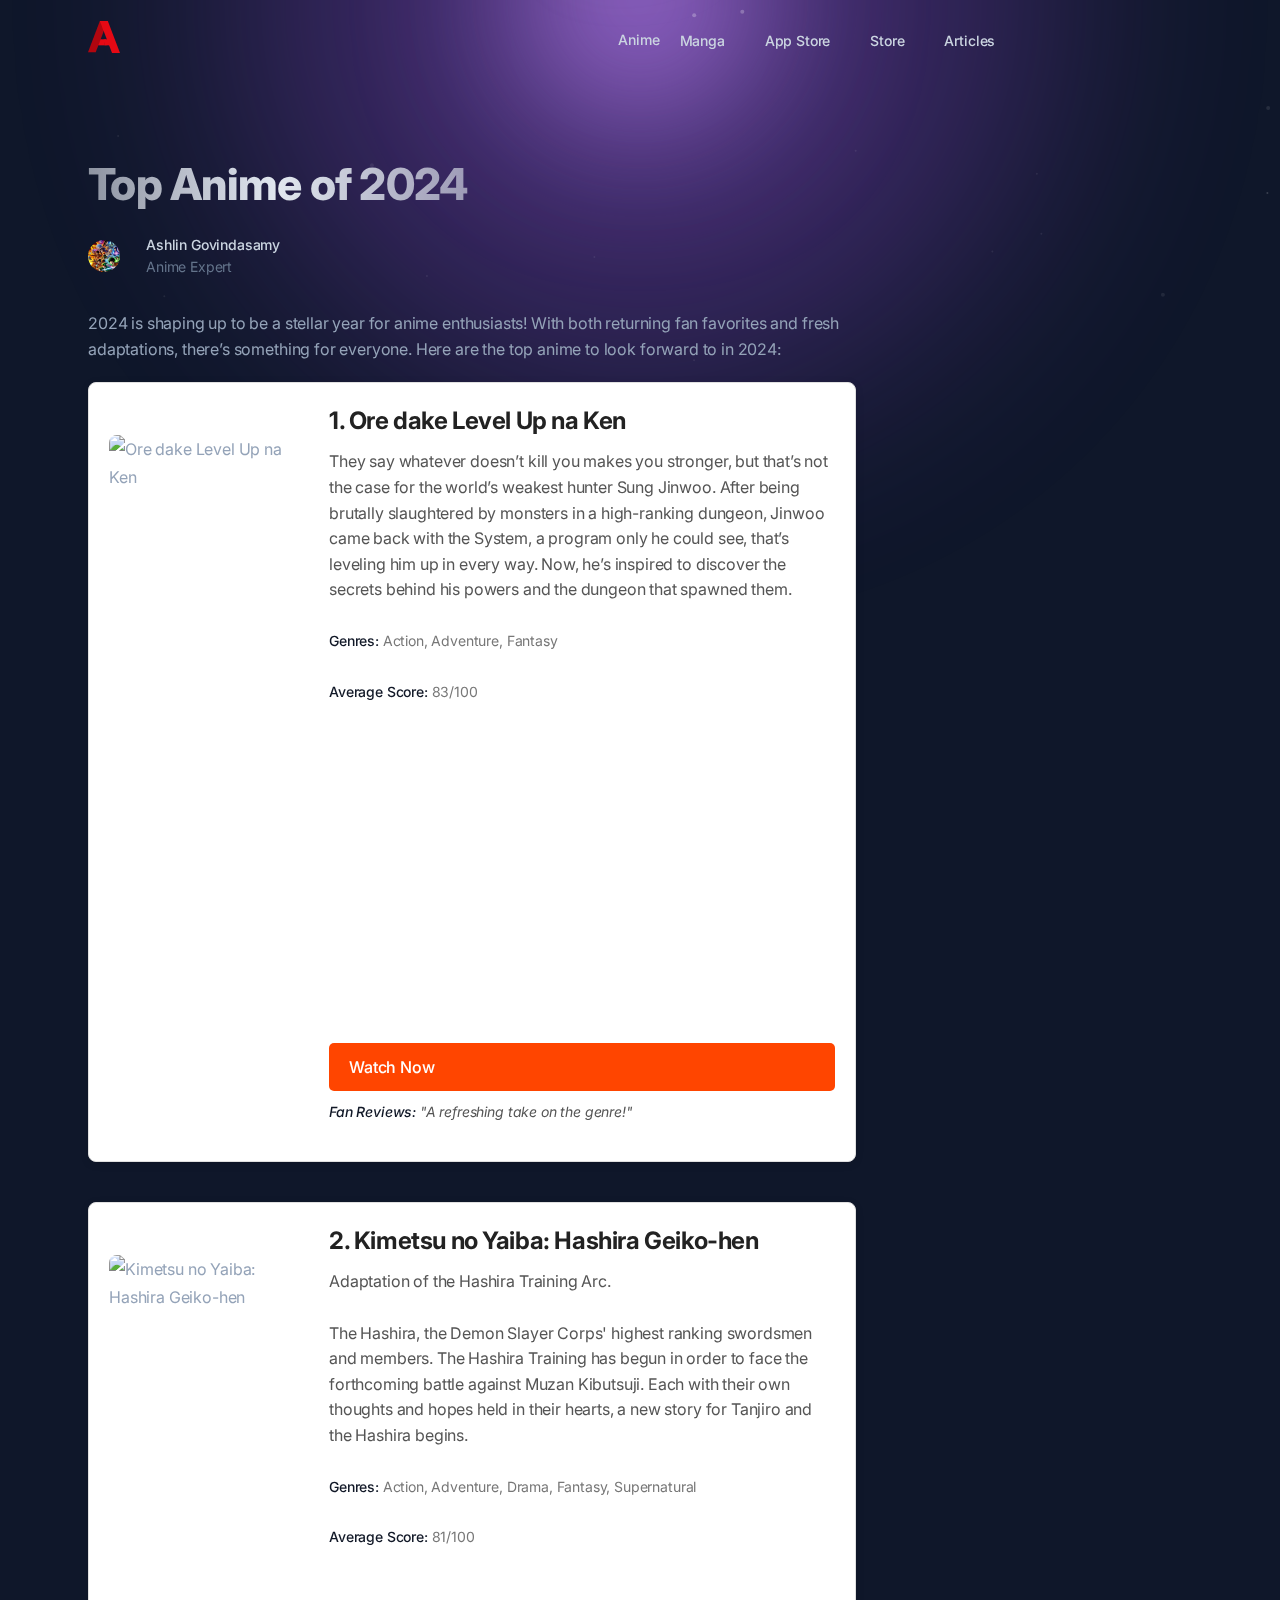
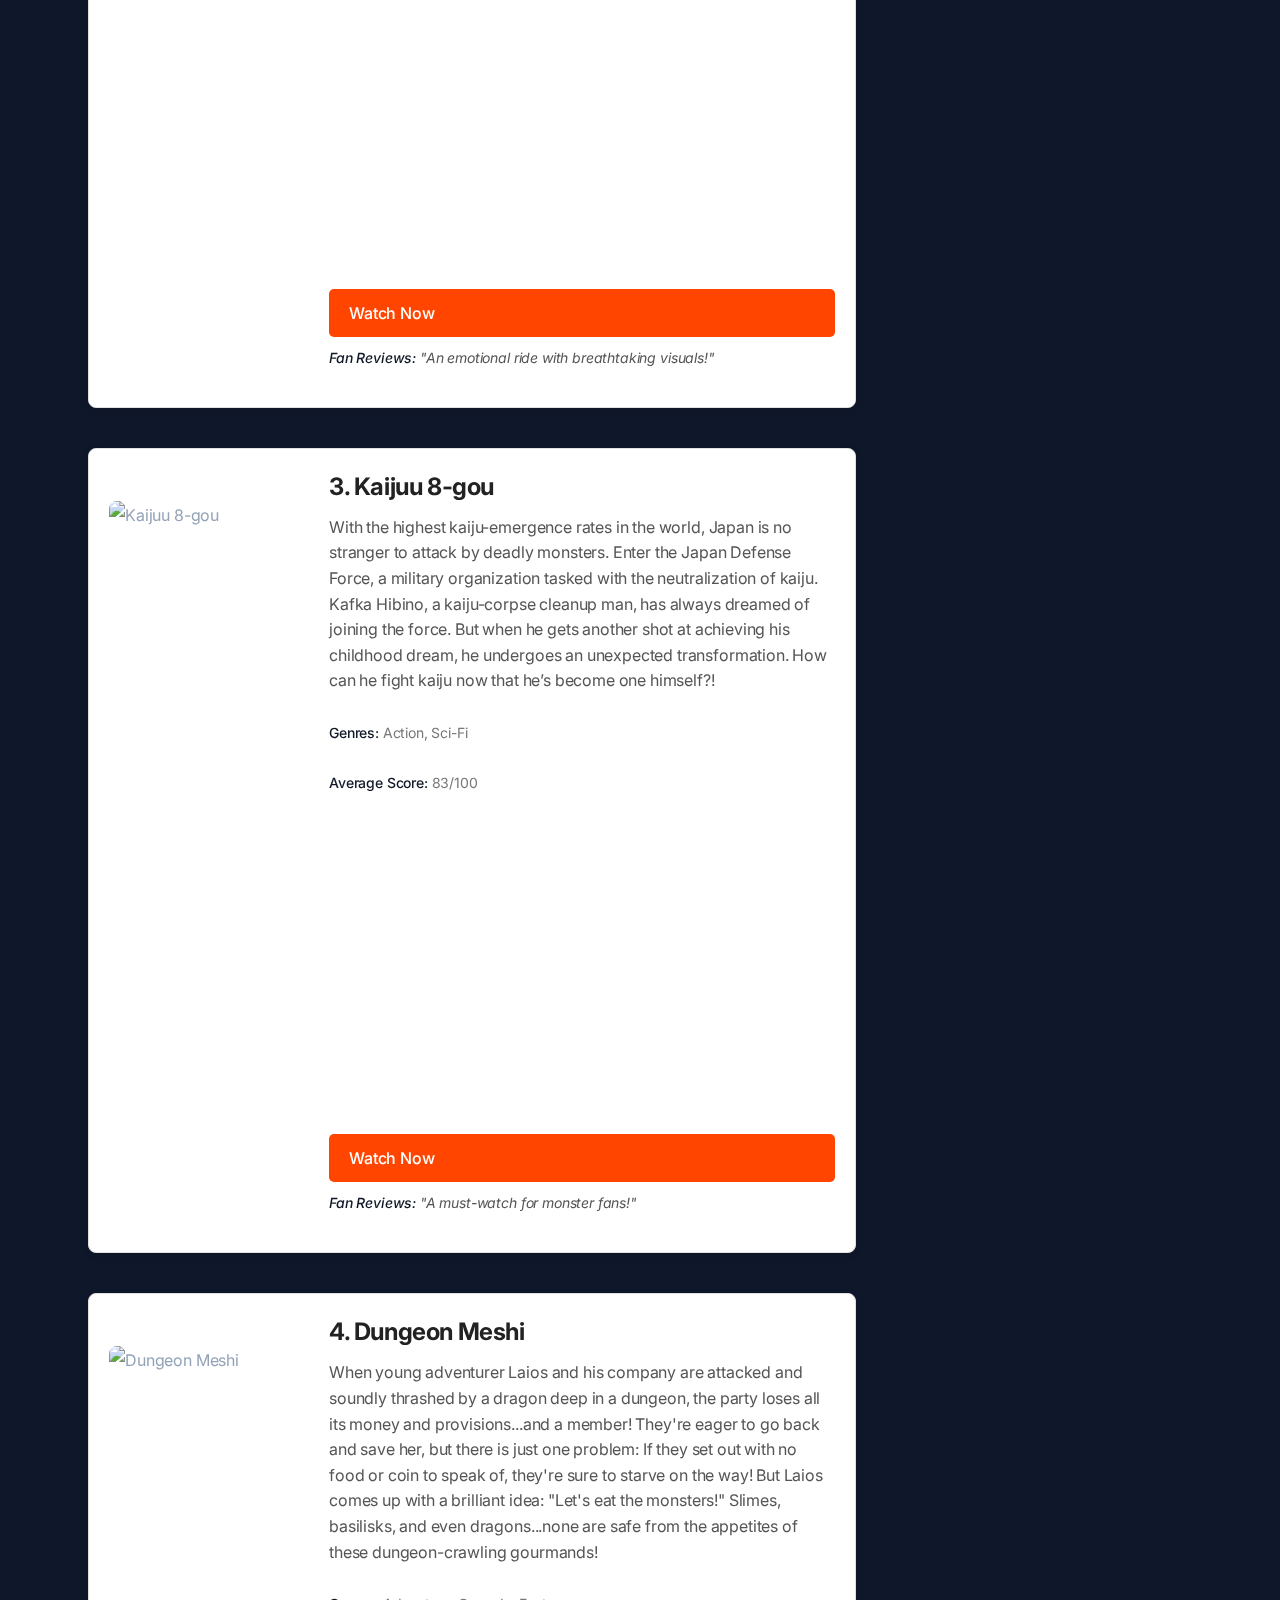
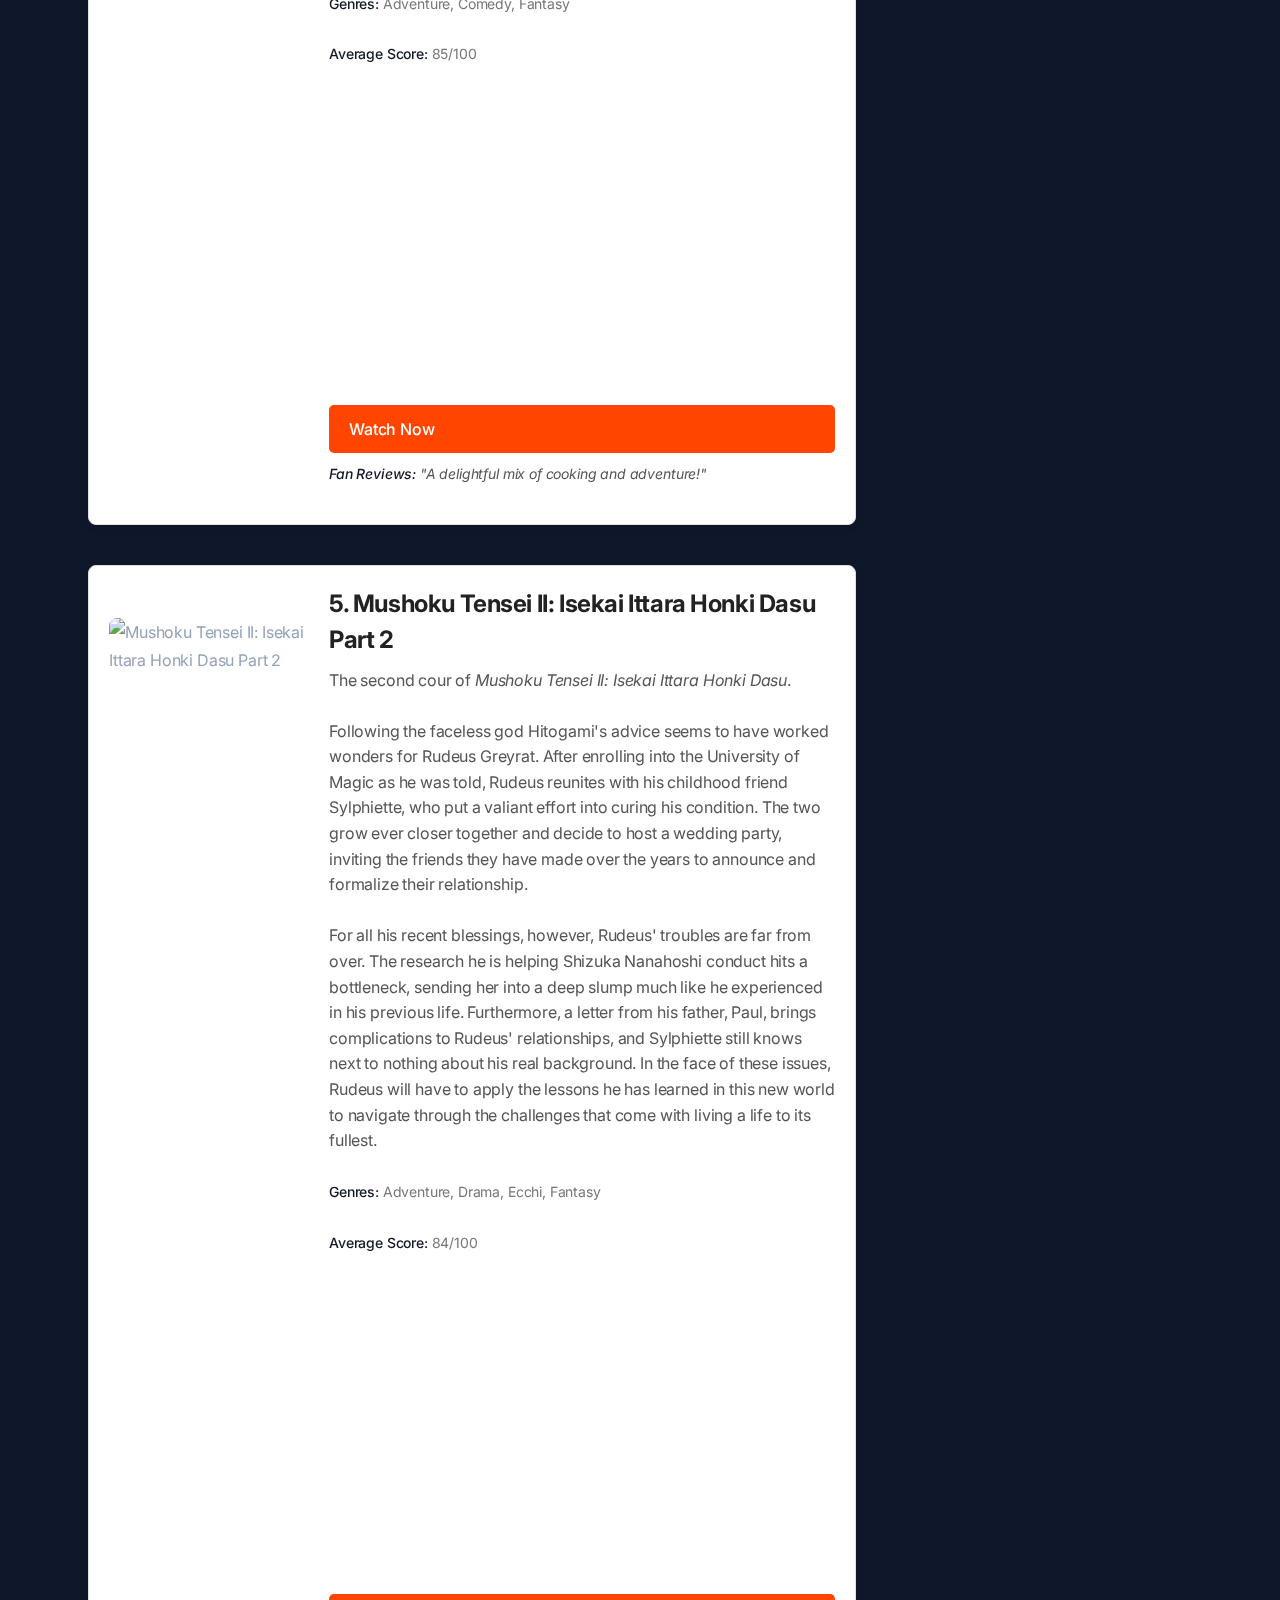
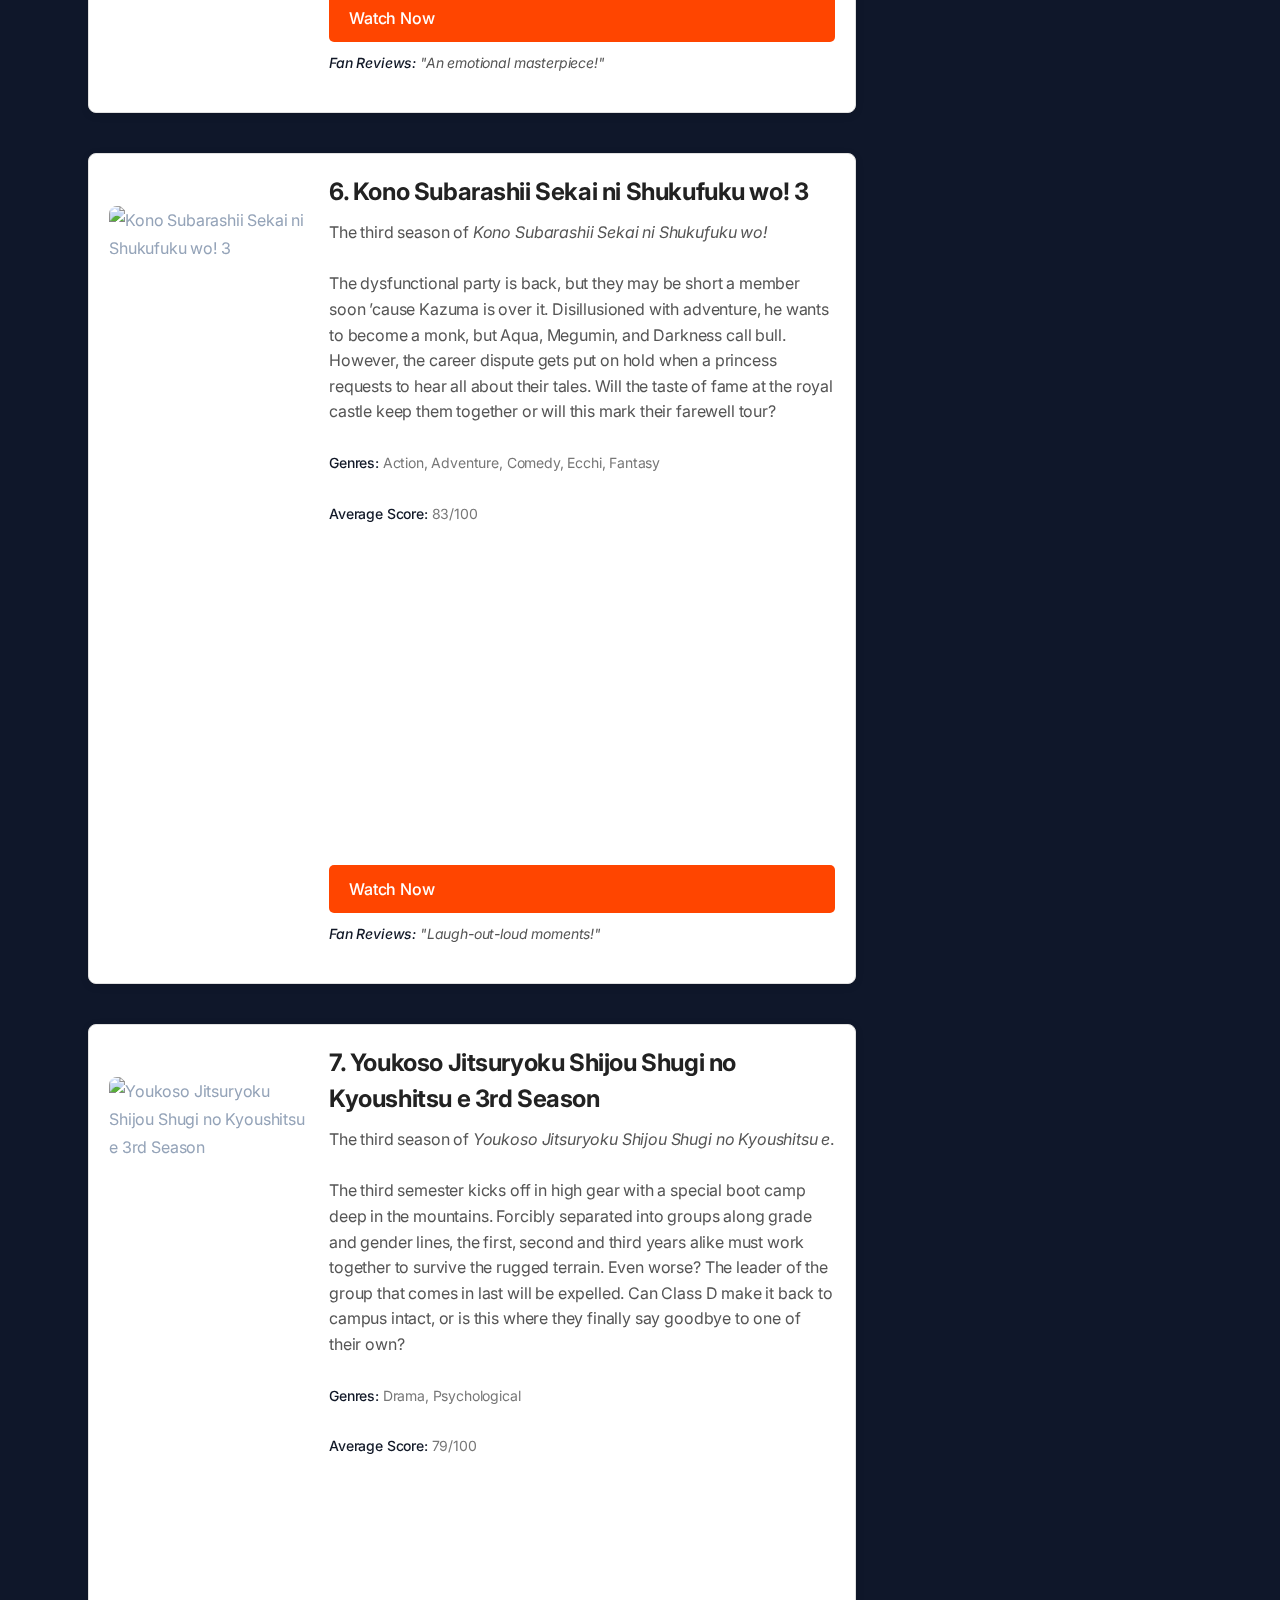
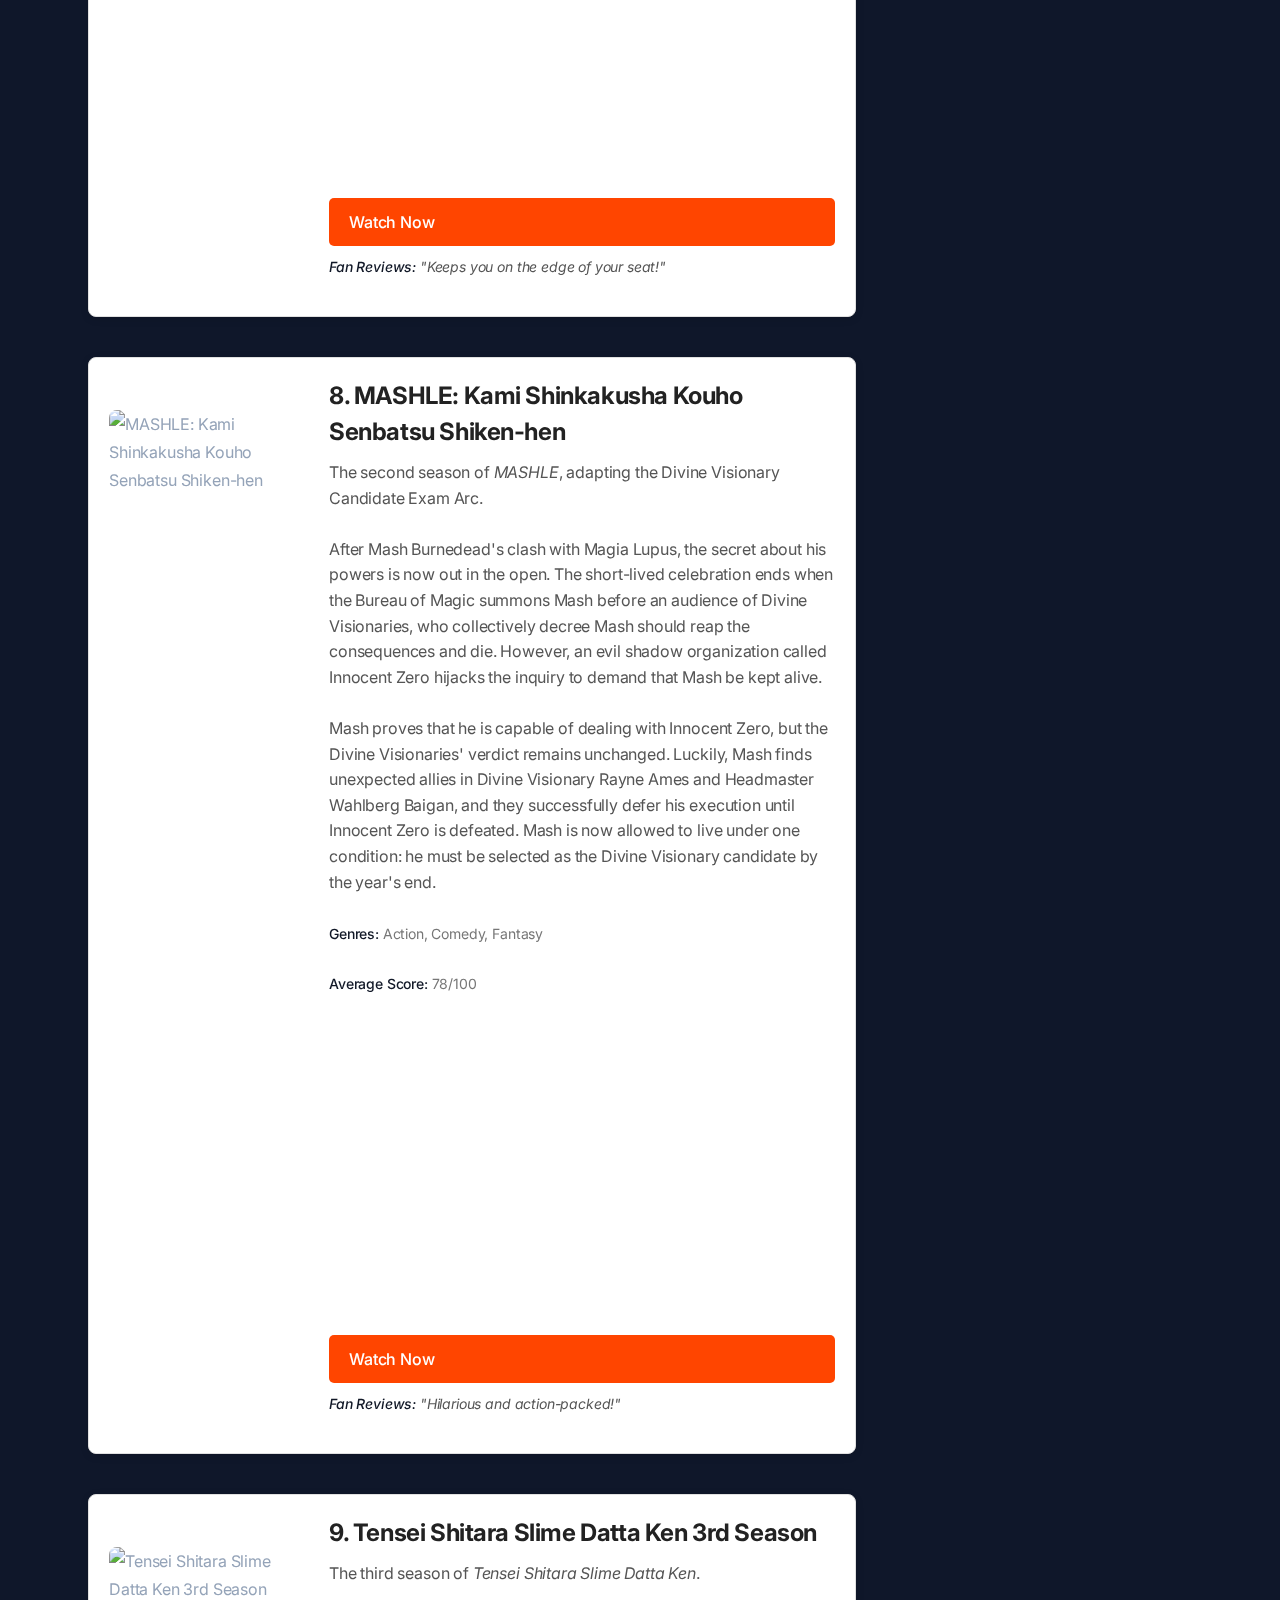
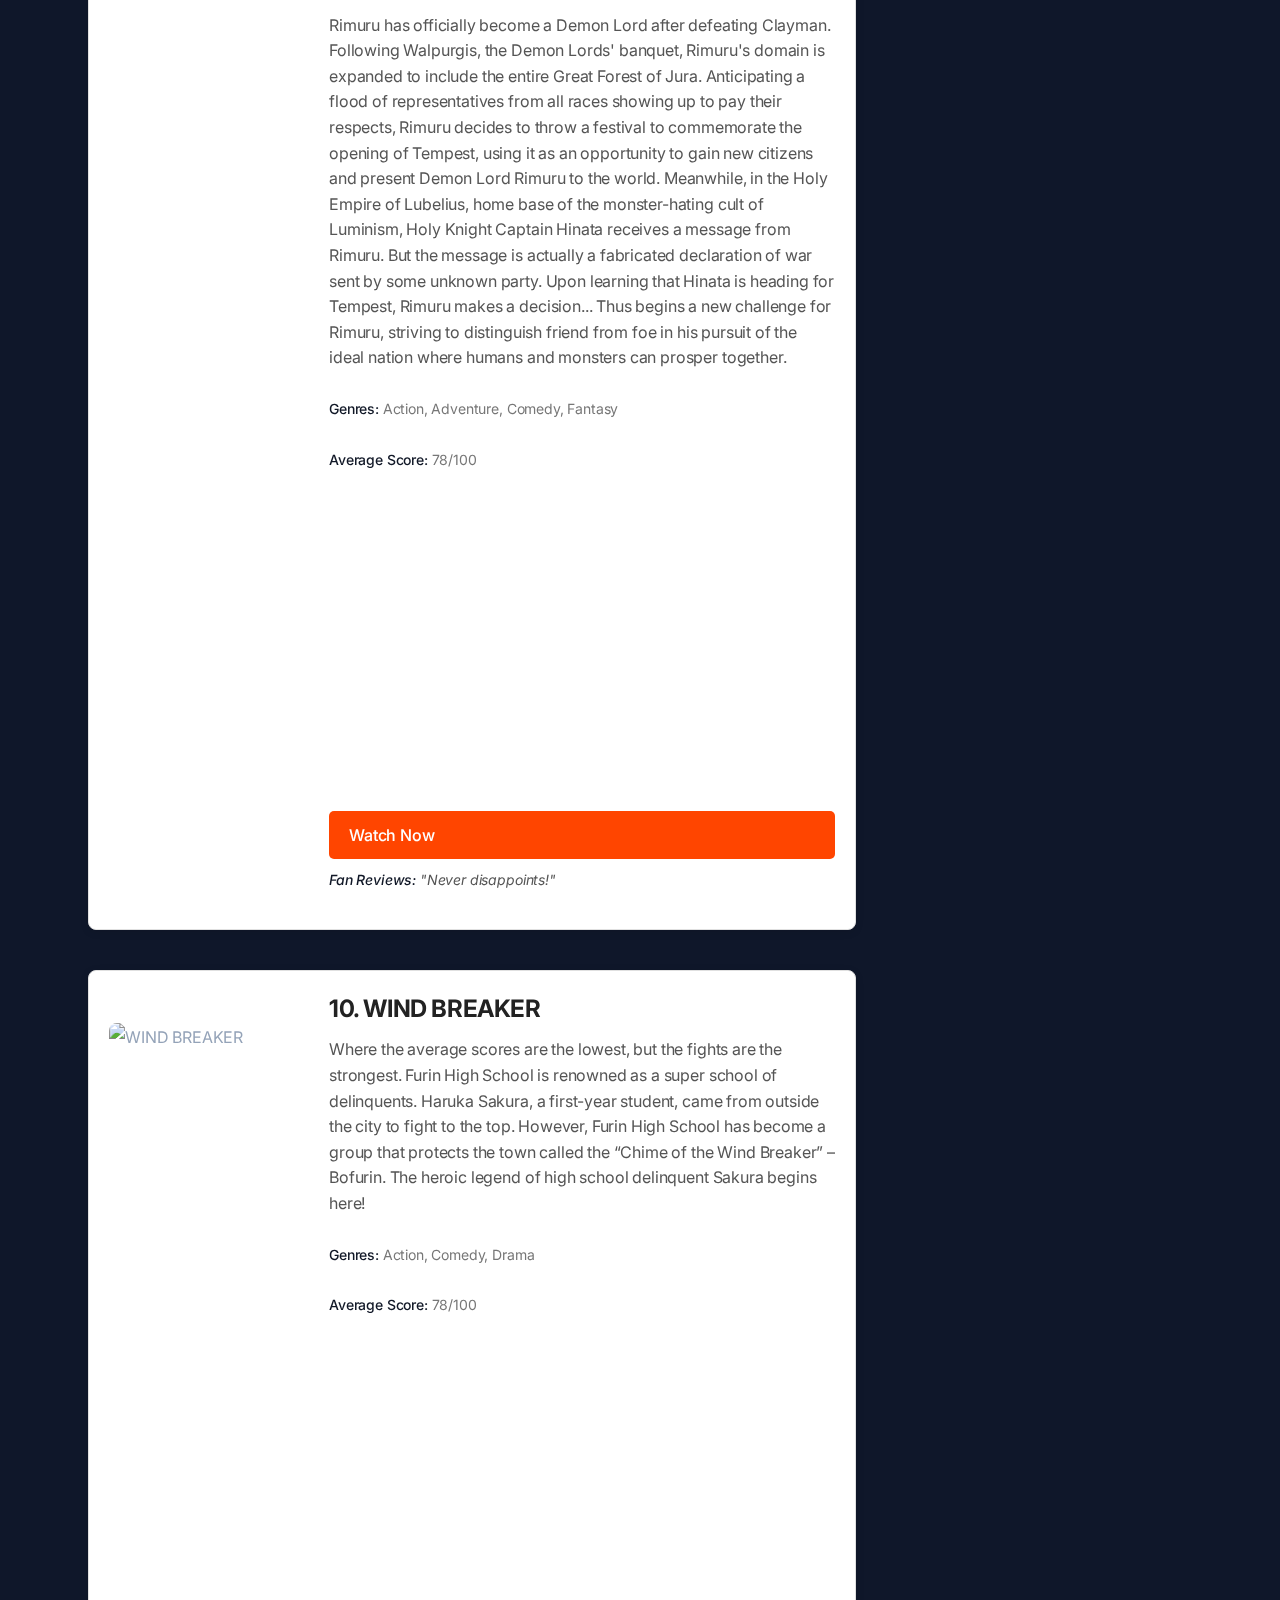
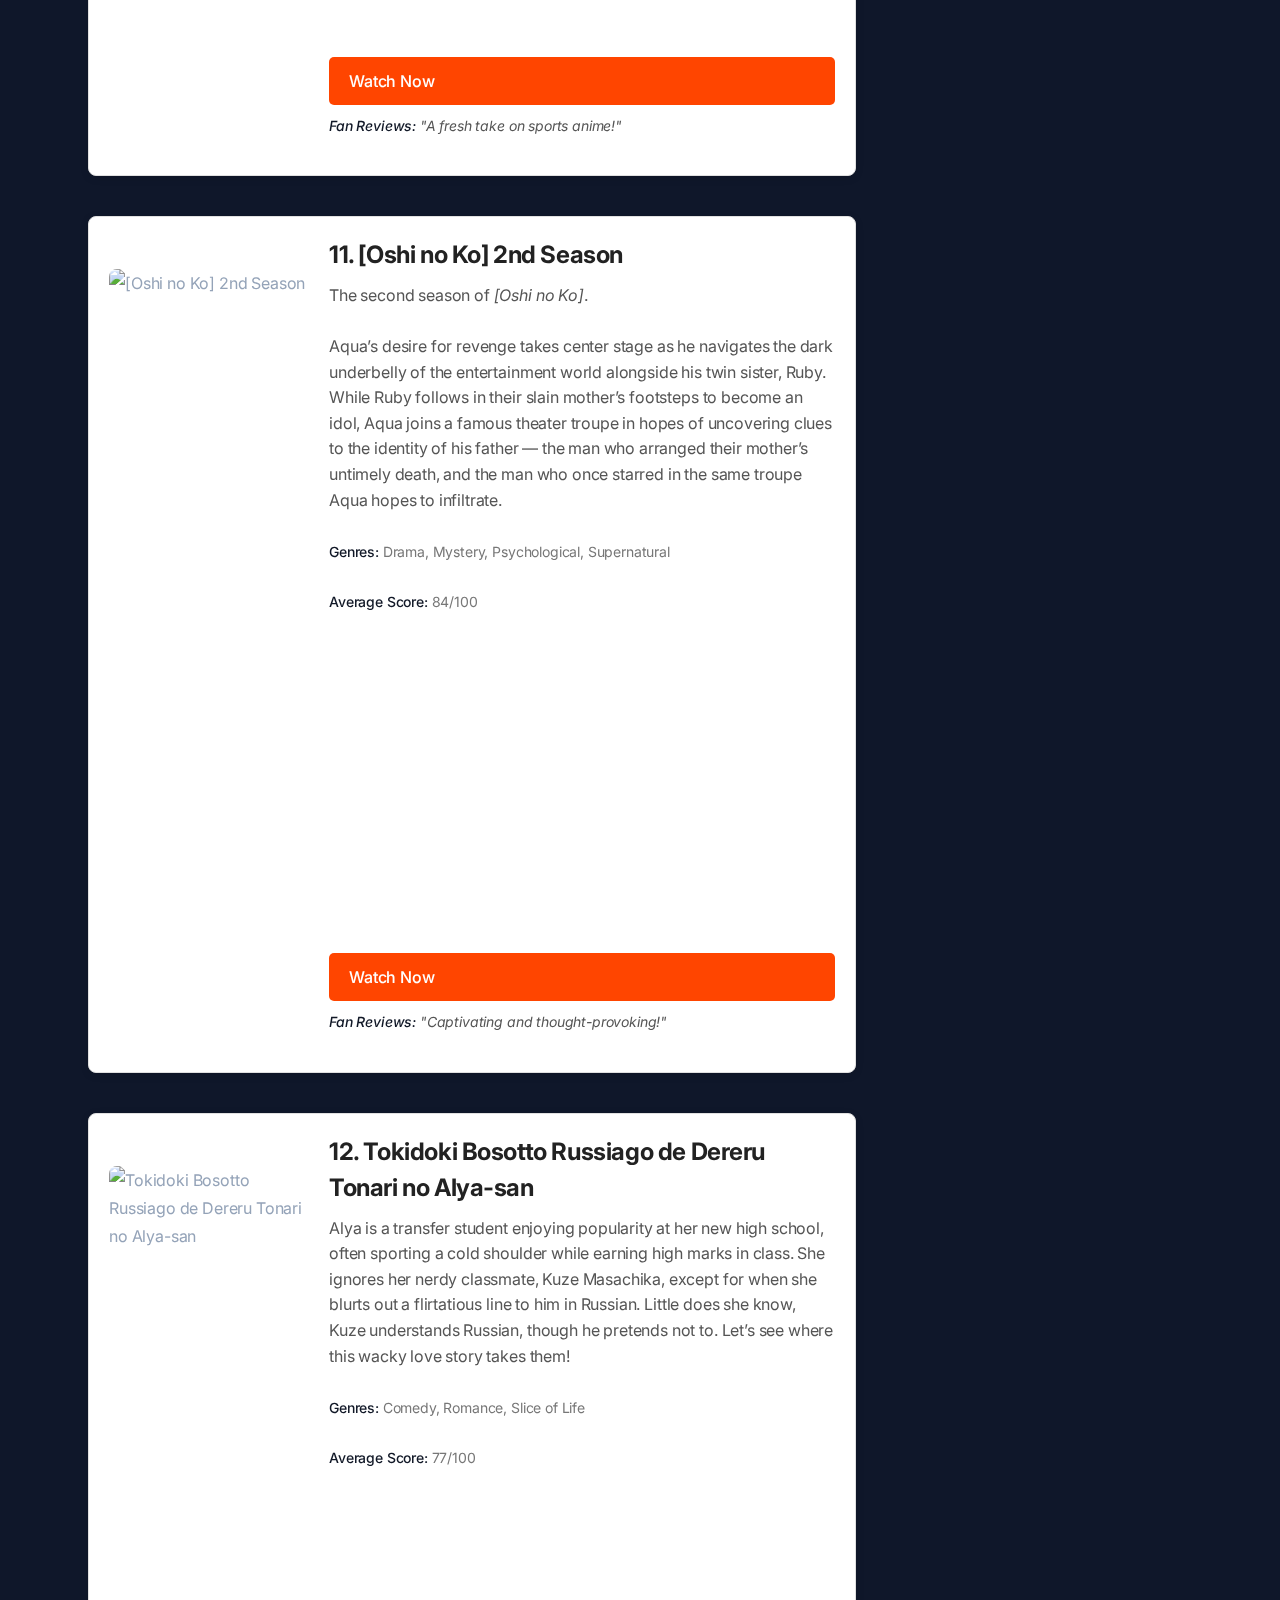
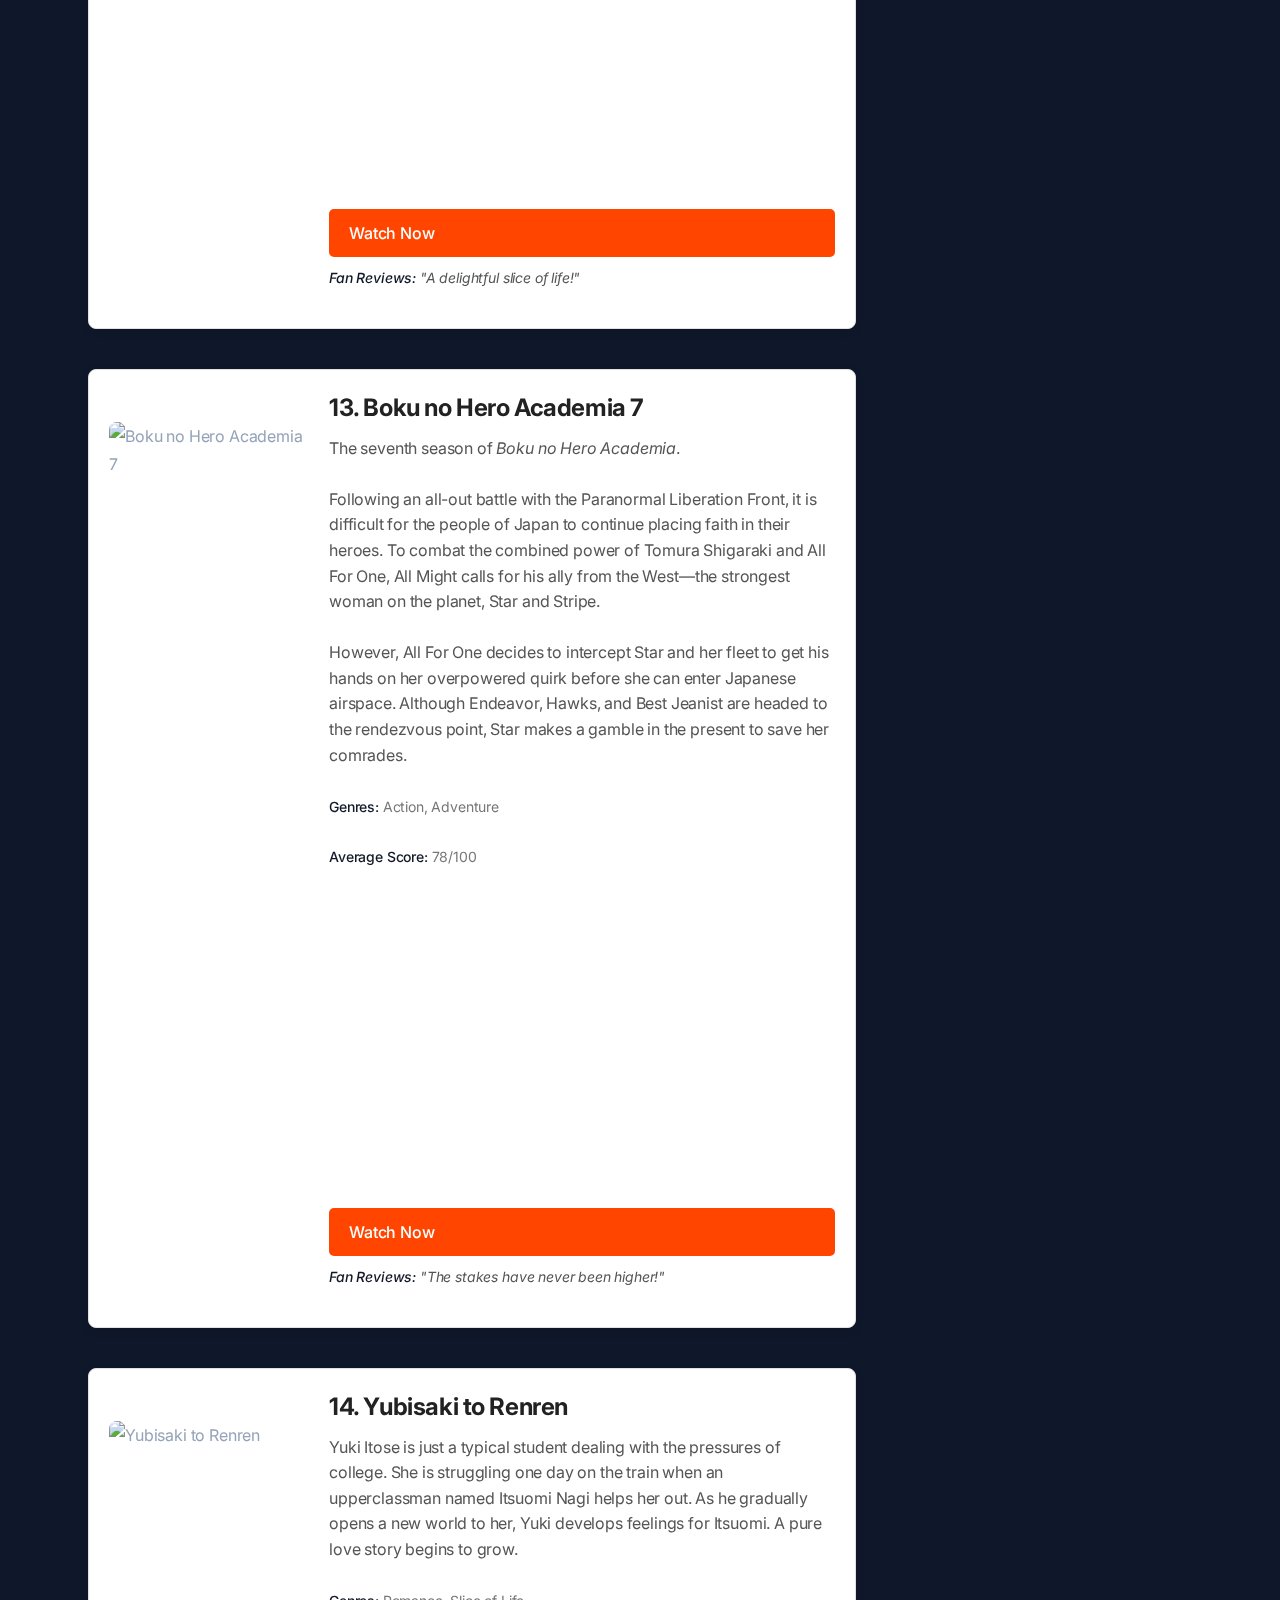
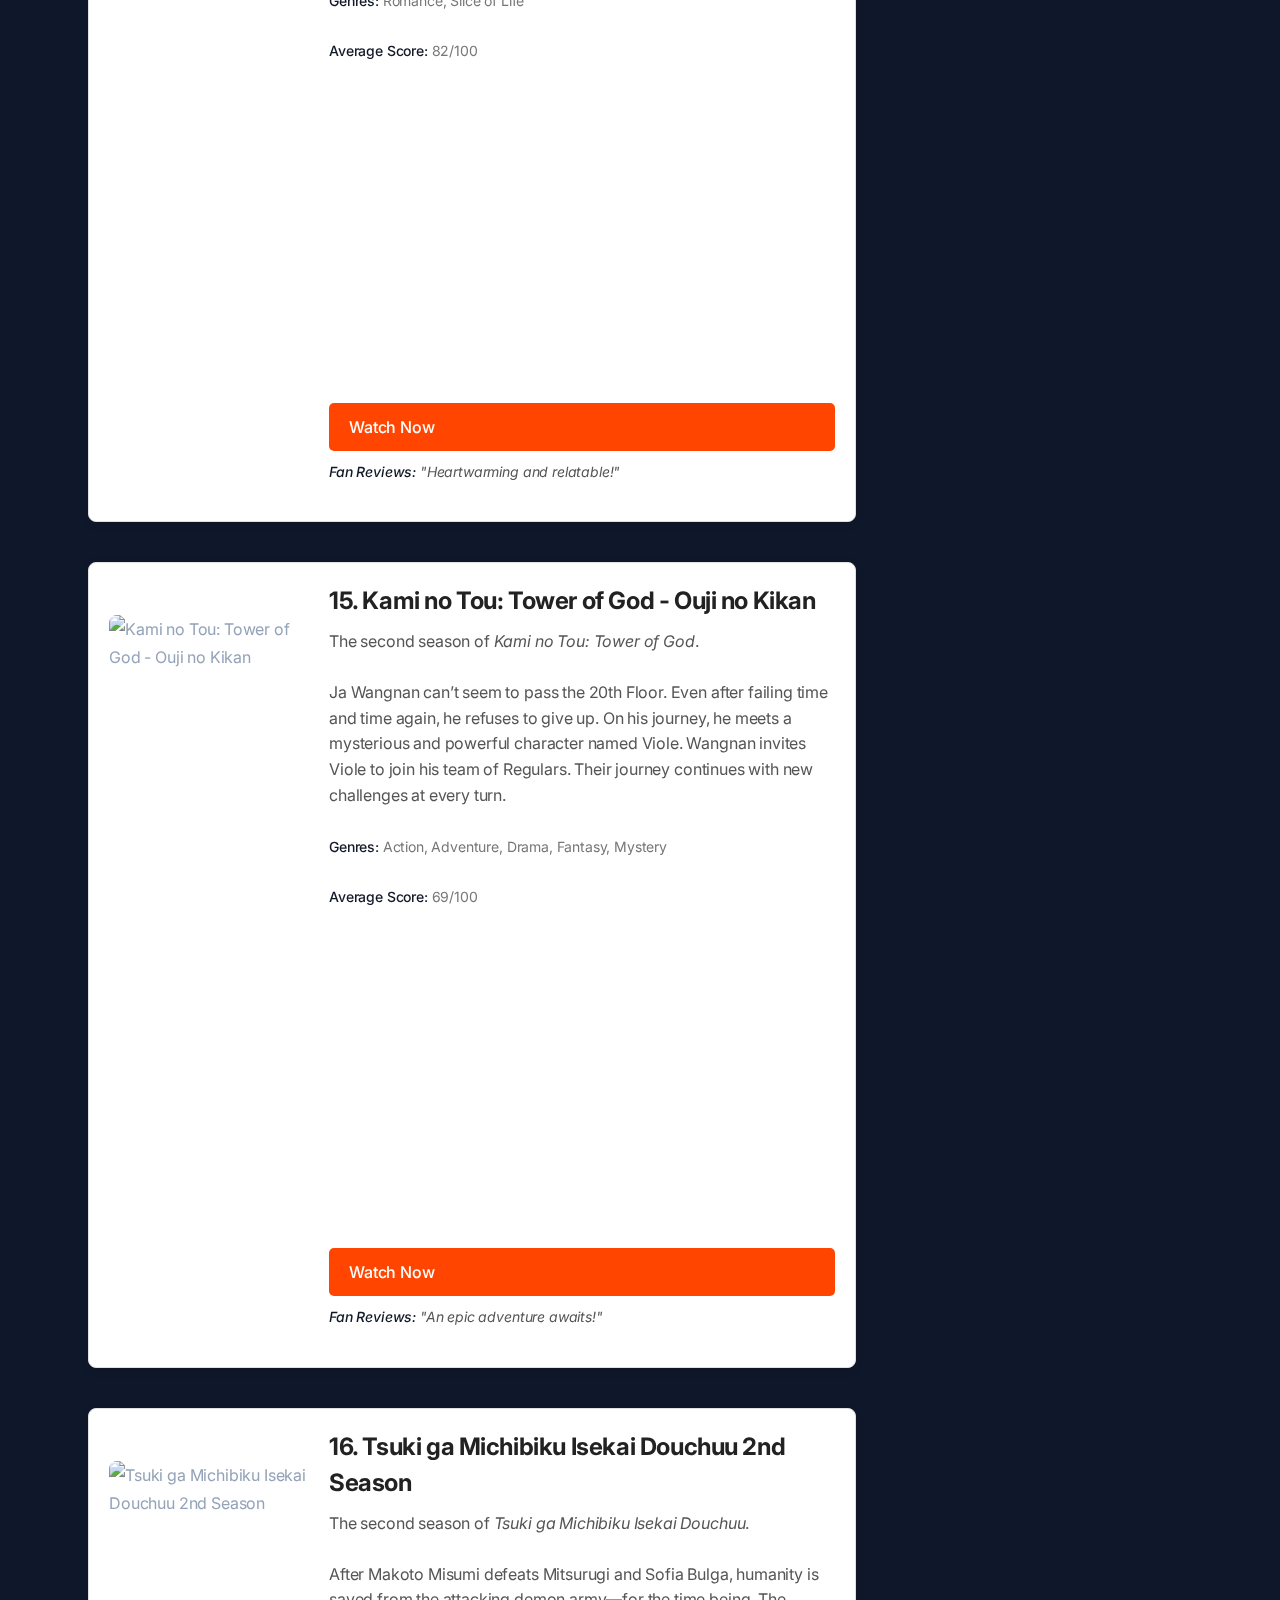
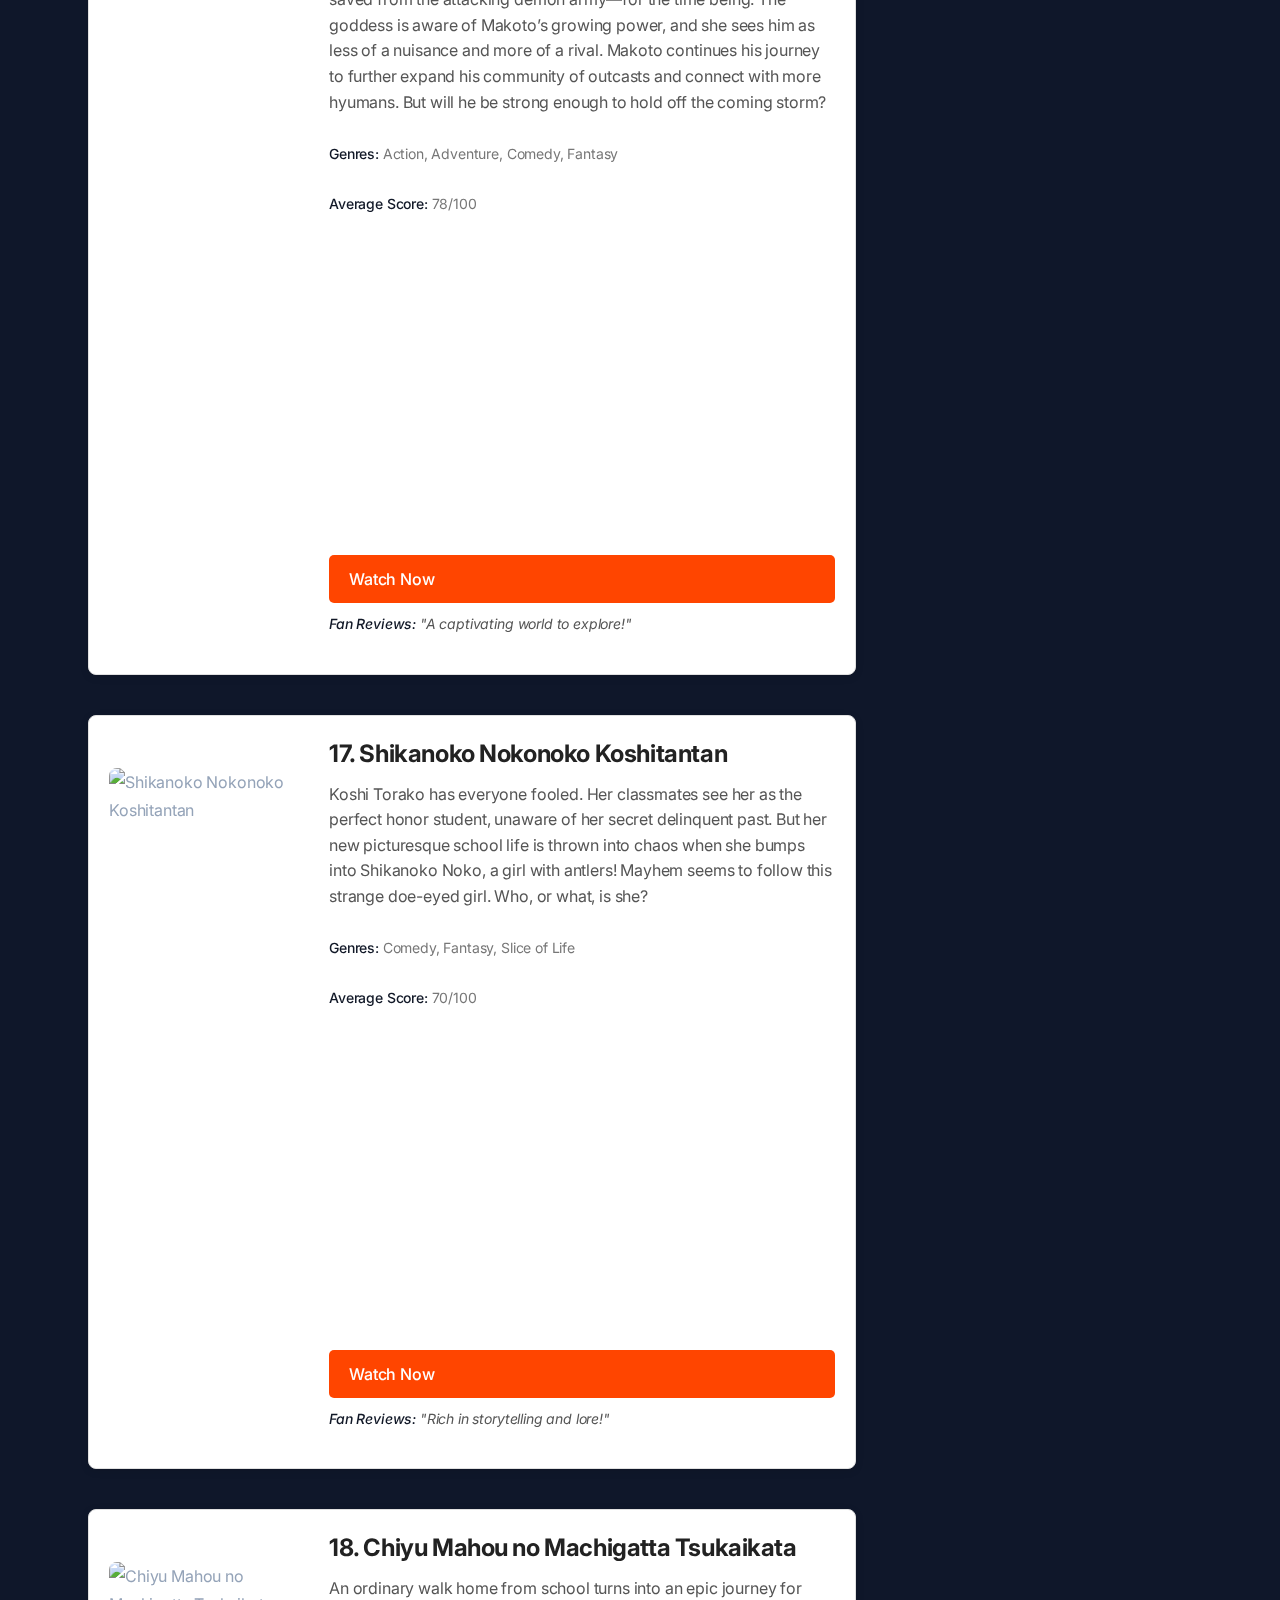
==== 2024topanime.html @ 1f70b3da "Added Content" ====
<!DOCTYPE html>
<html lang="en" class="cmmz3">

<head>
    <meta name="viewport" content="width=device-width">
    <meta charset="utf-8">
    <title>AnimeFlix | Top 2024 Anime</title>
    <meta name="robots" content="index,follow">
    <meta name="description"
        content="AnimeFlix brings you the top anime of 2024, from Ore dake Level Up na Ken to Tsue to Tsurugi no Wistoria. Get ready for a year full of exciting anime releases!">
    <meta property="og:title" content="Top 2024 Anime">
    <meta property="og:description"
        content="Discover the best anime of 2024, including fan favorites and highly anticipated new releases.">
    <meta property="og:image" content="./bestanime.webp">
    <meta property="og:image:alt" content="AnimeFlix">
    <meta property="og:image:width" content="800">
    <meta property="og:image:height" content="600">
    <meta property="og:site_name" content="AnimeFlix">

    <link rel="icon" type="image/x-icon" href="./favicon.ico">

    <!-- Preload and Defer Stylesheets -->
    <link rel="preload" href="./static/aos.css" as="style">
    <link rel="preload" href="./static/swiper-bundle.min.css" as="style">
    <link rel="preload" href="./static/style.css" as="style">

    <link href="./static/aos.css" rel="stylesheet">
    <link rel="stylesheet" href="./static/swiper-bundle.min.css">
    <link href="./static/style.css" rel="stylesheet">
    <link rel="stylesheet" href="https://fonts.googleapis.com/css2?family=Inter:wght@400;500;700;800&display=swap">

    <script src="./static/alpinejs.min.js" defer=""></script>
    <script src="./static/main.js" defer=""></script>

    <style>
        /* Anime Card Styling */
        .anime-card {
            display: flex;
            flex-direction: column;
            margin-bottom: 40px;
            padding: 20px;
            border: 1px solid #e0e0e0;
            border-radius: 8px;
            background-color: #ffffff;
            box-shadow: 0 2px 8px rgba(0, 0, 0, 0.1);
        }

        .anime-cover {
            width: 100%;
            max-width: 200px;
            height: auto;
            border-radius: 8px;
            margin-bottom: 20px;
            object-fit: cover;
        }

        .anime-details {
            display: flex;
            flex-direction: column;
        }

        .anime-title {
            font-size: 24px;
            margin: 0 0 10px 0;
            color: #222222;
        }

        .anime-description {
            font-size: 16px;
            color: #555555;
            margin-bottom: 10px;
            line-height: 1.6;
        }

        .anime-genres,
        .anime-score {
            font-size: 14px;
            color: #777777;
            margin-bottom: 10px;
        }

        .anime-trailer {
            position: relative;
            padding-bottom: 56.25%;
            /* 16:9 aspect ratio */
            padding-top: 25px;
            height: 0;
            margin-bottom: 10px;
        }

        .anime-trailer iframe {
            position: absolute;
            top: 0;
            left: 0;
            width: 100%;
            height: 100%;
            border: none;
            border-radius: 8px;
        }

        .anime-fan-reviews {
            font-size: 14px;
            color: #555555;
            margin-top: 10px;
            font-style: italic;
        }

        /* Watch Now Button Styling */
        .watch-now {
            display: inline-block;
            padding: 10px 20px;
            background-color: #ff4500;
            color: #ffffff;
            text-decoration: none;
            border-radius: 5px;
            margin-top: 10px;
            transition: background-color 0.3s ease;
            font-weight: 500;
        }

        .watch-now:hover {
            background-color: #ff6347;
        }

        /* Responsive Design */
        @media (min-width: 1024px) {
            .anime-card {
                flex-direction: row;
            }

            .anime-cover {
                margin-right: 20px;
                margin-bottom: 0;
                flex-shrink: 0;
                height: 100%;
            }

            .anime-details {
                flex: 1;
            }

            .anime-trailer {
                padding-bottom: 56.25%;
                padding-top: 25px;
            }
        }

        /* Article Header */
        article header {
            margin-bottom: 30px;
        }

        article header h1 {
            font-size: 36px;
            margin-bottom: 10px;
            color: #222222;
        }

        article header .c2sao {
            display: flex;
            align-items: center;
            gap: 10px;
            color: #555555;
        }

        /* Best Anime Image */
        .c5by6 img {
            width: 100%;
            max-width: 100%;
            height: auto;
            display: block;
            margin: 0 auto 30px auto;
        }
    </style>
</head>

<body class="c4f4x cnihn cs2bp c55gg czrq6">

    <!-- Page wrapper -->
    <div class="crm2f cbvce cxgh5 cfebz c4agq">

        <!-- Site header -->
        <header class="ca5ue ca0gw cverl">
            <div class="co3q6 csm51 csya4 ccyhi">
                <div class="cm7bi c2sao c4jjw c4agq cm0fl">

                    <!-- Site branding -->
                    <div class="ci0vw">
                        <a class="cwban" href="/" aria-label="Animeflix">
                            <img class="cbdyn" src="./static/favicon-32x32.png" width="32" height="32" alt="Animeflix">
                        </a>
                    </div>

                    <!-- Desktop navigation -->
                    <nav class="cp37h cjnbw ch9bk">
                        <ul class="csqqr c2sao cbsu6 c4agq c9wgl">
                            <li><a class="c0z2s cit3o ccqx1 coow7 cvdvu c4agq" href="https://anime.adgstudios.co.za/library">Anime</a></li>
                            <li><a class="c0z2s cit3o cx3jz ccqx1 cgi3a cqxsj ch2qt cvdvu ciz32" href="https://manga.adgstudios.co.za">Manga</a></li>
                            <li><a class="c0z2s cit3o cx3jz ccqx1 cgi3a cqxsj ch2qt cvdvu ciz32" href="https://apps.adgstudios.co.za/">App Store</a></li>
                            <li><a class="c0z2s cit3o cx3jz ccqx1 cgi3a cqxsj ch2qt cvdvu ciz32" href="https://www.bonfire.com/store/animeflix/">Store</a></li>
                            <li><a class="c0z2s cit3o cx3jz ccqx1 cgi3a cqxsj ch2qt cvdvu ciz32" href="/articles.html">Articles</a></li>
                        </ul>
                    </nav>

                </div>
            </div>
        </header>

        <!-- Page content -->
        <main class="c9wgl">
            <section class="c27r3">
                <div class="c3sb3 c2vxt czyer csqqr c21zy c2sao czqre c3x17 ca5ue cl6qg ch67j c4agq" aria-hidden="true">
                    <div class="c9ua1 chor7 cw2sl cdfzt cz8e7 ca5ue cwmqr"></div>
                    <div class="chor7 cpgjj cal1k cdfzt cutr4 ca5ue cbc5q cb4st"></div>
                </div>

                <div class="ca5ue cwmqr ch67j ci4x8" aria-hidden="true">
                    <canvas data-particle-animation="" data-particle-quantity="15" width="1245" height="384"
                        style="width: 1245px; height: 384px;"></canvas>
                </div>

                <div class="c3sb3 c2vxt c5by6 c3x17 cs26b ca5ue c7upq cnheb ch67j" aria-hidden="true">
                    <img src="./Stellar HTML Demo - Customer Post_files/page-illustration.svg" class="cbdyn" width="1440"
                        height="427" alt="Page Illustration">
                </div>

                <div class="co3q6 csm51 csya4 ccyhi">
                    <div class="ctnn6 cz17m ckbs2 cp02i">
                        <div class="c0pfd cp37h">
                            <div class="c9eon cjnbw cifrc">
                                <div class="c80wd">
                                    <article>
                                        <header>
                                            <h1 class="cc7gh ccqrz cx8zw c6df8 cfcmr ctwez cwban cvc1j c4zau">Top Anime
                                                of 2024</h1>
                                            <div class="c2sao czw8c cvdvu cpvtt c4agq">
                                                <img class="cdfzt" src="./static/bestanime.webp" width="32" height="32"
                                                    alt="AnimeFlix">
                                                <div>
                                                    <div class="cit3o ccqx1">Ashlin Govindasamy</div>
                                                    <div class="cgzoy">Anime Expert</div>
                                                </div>
                                            </div>
                                        </header>

                                        <!-- Post content -->
                                        <div class="ciowr cwrle carms cps3d cu7kd cgag9 cm1rn clr09 c88wf cp1uq c3u6r cs8p6 cpq95 cf430 c2gsm cmuyi cvutj c33tn cbdyn cvvsu">
                                            <p>
                                                2024 is shaping up to be a stellar year for anime enthusiasts! With both returning fan
                                                favorites and fresh adaptations, there’s something for everyone. Here are the top anime
                                                to look forward to in 2024:
                                            </p>

                                            <!-- Anime Entries Start Here -->

                                            <!-- 1. Ore dake Level Up na Ken -->
                                            <div class="anime-card">
                                                <img class="anime-cover" src="https://s4.anilist.co/file/anilistcdn/media/anime/cover/medium/bx151807-yxY3olrjZH4k.png"
                                                    alt="Ore dake Level Up na Ken">
                                                <div class="anime-details">
                                                    <h2 class="anime-title">1. Ore dake Level Up na Ken</h2>
                                                    <p class="anime-description">
                                                        They say whatever doesn’t kill you makes you stronger, but that’s not the case for
                                                        the world’s weakest hunter Sung Jinwoo. After being brutally slaughtered by
                                                        monsters in a high-ranking dungeon, Jinwoo came back with the System, a program
                                                        only he could see, that’s leveling him up in every way. Now, he’s inspired to
                                                        discover the secrets behind his powers and the dungeon that spawned them.
                                                    </p>
                                                    <p class="anime-genres"><strong>Genres:</strong> Action, Adventure, Fantasy</p>
                                                    <p class="anime-score"><strong>Average Score:</strong> 83/100</p>
                                                    <div class="anime-trailer">
                                                        <iframe src="https://www.youtube.com/embed/HkIKAnwLZCw" title="YouTube video player"
                                                            frameborder="0" allowfullscreen></iframe>
                                                    </div>
                                                    <a href="https://anime.adgstudios.co.za/search?keyword=Ore+dake+Level+Up+na+Ken"
                                                        class="watch-now">Watch Now</a>
                                                    <p class="anime-fan-reviews"><strong>Fan Reviews:</strong> "A refreshing take on the
                                                        genre!"</p>
                                                </div>
                                            </div>

                                            <!-- 2. Kimetsu no Yaiba: Hashira Geiko-hen -->
                                            <div class="anime-card">
                                                <img class="anime-cover" src="https://s4.anilist.co/file/anilistcdn/media/anime/cover/medium/bx166240-PBV7zukIHW7V.png"
                                                    alt="Kimetsu no Yaiba: Hashira Geiko-hen">
                                                <div class="anime-details">
                                                    <h2 class="anime-title">2. Kimetsu no Yaiba: Hashira Geiko-hen</h2>
                                                    <p class="anime-description">
                                                        Adaptation of the Hashira Training Arc.<br><br>
                                                        The Hashira, the Demon Slayer Corps' highest ranking swordsmen and members.
                                                        The Hashira Training has begun in order to face the forthcoming battle against Muzan
                                                        Kibutsuji. Each with their own thoughts and hopes held in their hearts, a new story
                                                        for Tanjiro and the Hashira begins.
                                                    </p>
                                                    <p class="anime-genres"><strong>Genres:</strong> Action, Adventure, Drama,
                                                        Fantasy, Supernatural</p>
                                                    <p class="anime-score"><strong>Average Score:</strong> 81/100</p>
                                                    <div class="anime-trailer">
                                                        <iframe src="https://www.youtube.com/embed/7w5Vfjozzb8" title="YouTube video player"
                                                            frameborder="0" allowfullscreen></iframe>
                                                    </div>
                                                    <a href="https://anime.adgstudios.co.za/search?keyword=Kimetsu+no+Yaiba:+Hashira+Geiko-hen"
                                                        class="watch-now">Watch Now</a>
                                                    <p class="anime-fan-reviews"><strong>Fan Reviews:</strong> "An emotional ride with
                                                        breathtaking visuals!"</p>
                                                </div>
                                            </div>

                                            <!-- 3. Kaijuu 8-gou -->
                                            <div class="anime-card">
                                                <img class="anime-cover" src="https://s4.anilist.co/file/anilistcdn/media/anime/cover/medium/bx153288-tD2OmKy5CJab.jpg"
                                                    alt="Kaijuu 8-gou">
                                                <div class="anime-details">
                                                    <h2 class="anime-title">3. Kaijuu 8-gou</h2>
                                                    <p class="anime-description">
                                                        With the highest kaiju-emergence rates in the world, Japan is no stranger to attack by
                                                        deadly monsters. Enter the Japan Defense Force, a military organization tasked with the
                                                        neutralization of kaiju. Kafka Hibino, a kaiju-corpse cleanup man, has always dreamed of
                                                        joining the force. But when he gets another shot at achieving his childhood dream, he
                                                        undergoes an unexpected transformation. How can he fight kaiju now that he’s become one
                                                        himself?!
                                                    </p>
                                                    <p class="anime-genres"><strong>Genres:</strong> Action, Sci-Fi</p>
                                                    <p class="anime-score"><strong>Average Score:</strong> 83/100</p>
                                                    <div class="anime-trailer">
                                                        <iframe src="https://www.youtube.com/embed/7n_mFVPeApw" title="YouTube video player"
                                                            frameborder="0" allowfullscreen></iframe>
                                                    </div>
                                                    <a href="https://anime.adgstudios.co.za/search?keyword=Kaijuu+8-gou"
                                                        class="watch-now">Watch Now</a>
                                                    <p class="anime-fan-reviews"><strong>Fan Reviews:</strong> "A must-watch for
                                                        monster fans!"</p>
                                                </div>
                                            </div>

                                            <!-- 4. Dungeon Meshi -->
                                            <div class="anime-card">
                                                <img class="anime-cover" src="https://s4.anilist.co/file/anilistcdn/media/anime/cover/medium/bx153518-LEK6pAXtI03D.jpg"
                                                    alt="Dungeon Meshi">
                                                <div class="anime-details">
                                                    <h2 class="anime-title">4. Dungeon Meshi</h2>
                                                    <p class="anime-description">
                                                        When young adventurer Laios and his company are attacked and soundly thrashed by a dragon
                                                        deep in a dungeon, the party loses all its money and provisions...and a member!
                                                        They're eager to go back and save her, but there is just one problem: If they set out with
                                                        no food or coin to speak of, they're sure to starve on the way! But Laios comes up with a
                                                        brilliant idea: "Let's eat the monsters!" Slimes, basilisks, and even dragons...none
                                                        are safe from the appetites of these dungeon-crawling gourmands!
                                                    </p>
                                                    <p class="anime-genres"><strong>Genres:</strong> Adventure, Comedy, Fantasy</p>
                                                    <p class="anime-score"><strong>Average Score:</strong> 85/100</p>
                                                    <div class="anime-trailer">
                                                        <iframe src="https://www.youtube.com/embed/RtpYObV4c1Y" title="YouTube video player"
                                                            frameborder="0" allowfullscreen></iframe>
                                                    </div>
                                                    <a href="https://anime.adgstudios.co.za/search?keyword=Dungeon+Meshi"
                                                        class="watch-now">Watch Now</a>
                                                    <p class="anime-fan-reviews"><strong>Fan Reviews:</strong> "A delightful mix of
                                                        cooking and adventure!"</p>
                                                </div>
                                            </div>

                                            <!-- 5. Mushoku Tensei II: Isekai Ittara Honki Dasu Part 2 -->
                                            <div class="anime-card">
                                                <img class="anime-cover" src="https://s4.anilist.co/file/anilistcdn/media/anime/cover/medium/bx166873-xO0BRPkmwFll.png"
                                                    alt="Mushoku Tensei II: Isekai Ittara Honki Dasu Part 2">
                                                <div class="anime-details">
                                                    <h2 class="anime-title">5. Mushoku Tensei II: Isekai Ittara Honki Dasu Part 2</h2>
                                                    <p class="anime-description">
                                                        The second cour of <i>Mushoku Tensei II: Isekai Ittara Honki Dasu</i>.<br><br>
                                                        Following the faceless god Hitogami's advice seems to have worked wonders for Rudeus
                                                        Greyrat. After enrolling into the University of Magic as he was told, Rudeus reunites
                                                        with his childhood friend Sylphiette, who put a valiant effort into curing his
                                                        condition. The two grow ever closer together and decide to host a wedding party,
                                                        inviting the friends they have made over the years to announce and formalize their
                                                        relationship.<br><br>
                                                        For all his recent blessings, however, Rudeus' troubles are far from over. The research
                                                        he is helping Shizuka Nanahoshi conduct hits a bottleneck, sending her into a deep
                                                        slump much like he experienced in his previous life. Furthermore, a letter from his
                                                        father, Paul, brings complications to Rudeus' relationships, and Sylphiette still knows
                                                        next to nothing about his real background. In the face of these issues, Rudeus will have
                                                        to apply the lessons he has learned in this new world to navigate through the challenges
                                                        that come with living a life to its fullest.
                                                    </p>
                                                    <p class="anime-genres"><strong>Genres:</strong> Adventure, Drama, Ecchi, Fantasy</p>
                                                    <p class="anime-score"><strong>Average Score:</strong> 84/100</p>
                                                    <div class="anime-trailer">
                                                        <iframe src="https://www.youtube.com/embed/wwKZYTsxIhk" title="YouTube video player"
                                                            frameborder="0" allowfullscreen></iframe>
                                                    </div>
                                                    <a href="https://anime.adgstudios.co.za/search?keyword=Mushoku+Tensei+II:+Isekai+Ittara+Honki+Dasu+Part+2"
                                                        class="watch-now">Watch Now</a>
                                                    <p class="anime-fan-reviews"><strong>Fan Reviews:</strong> "An emotional masterpiece!"
                                                    </p>
                                                </div>
                                            </div>

                                            <!-- 6. Kono Subarashii Sekai ni Shukufuku wo! 3 -->
                                            <div class="anime-card">
                                                <img class="anime-cover" src="https://s4.anilist.co/file/anilistcdn/media/anime/cover/medium/bx136804-7FVftG67FPBc.jpg"
                                                    alt="Kono Subarashii Sekai ni Shukufuku wo! 3">
                                                <div class="anime-details">
                                                    <h2 class="anime-title">6. Kono Subarashii Sekai ni Shukufuku wo! 3</h2>
                                                    <p class="anime-description">
                                                        The third season of <i>Kono Subarashii Sekai ni Shukufuku wo!</i><br><br>
                                                        The dysfunctional party is back, but they may be short a member soon ’cause Kazuma is
                                                        over it. Disillusioned with adventure, he wants to become a monk, but Aqua, Megumin,
                                                        and Darkness call bull. However, the career dispute gets put on hold when a princess
                                                        requests to hear all about their tales. Will the taste of fame at the royal castle
                                                        keep them together or will this mark their farewell tour?
                                                    </p>
                                                    <p class="anime-genres"><strong>Genres:</strong> Action, Adventure, Comedy, Ecchi, Fantasy
                                                    </p>
                                                    <p class="anime-score"><strong>Average Score:</strong> 83/100</p>
                                                    <div class="anime-trailer">
                                                        <iframe src="https://www.youtube.com/embed/Meo3mO98huE" title="YouTube video player"
                                                            frameborder="0" allowfullscreen></iframe>
                                                    </div>
                                                    <a href="https://anime.adgstudios.co.za/search?keyword=Kono+Subarashii+Sekai+ni+Shukufuku+wo!+3"
                                                        class="watch-now">Watch Now</a>
                                                    <p class="anime-fan-reviews"><strong>Fan Reviews:</strong> "Laugh-out-loud moments!"
                                                    </p>
                                                </div>
                                            </div>

                                            <!-- 7. Youkoso Jitsuryoku Shijou Shugi no Kyoushitsu e 3rd Season -->
                                            <div class="anime-card">
                                                <img class="anime-cover" src="https://s4.anilist.co/file/anilistcdn/media/anime/cover/medium/bx146066-zzKl6P6OeEjy.jpg"
                                                    alt="Youkoso Jitsuryoku Shijou Shugi no Kyoushitsu e 3rd Season">
                                                <div class="anime-details">
                                                    <h2 class="anime-title">7. Youkoso Jitsuryoku Shijou Shugi no Kyoushitsu e 3rd Season</h2>
                                                    <p class="anime-description">
                                                        The third season of <i>Youkoso Jitsuryoku Shijou Shugi no Kyoushitsu e</i>.<br><br>
                                                        The third semester kicks off in high gear with a special boot camp deep in the mountains.
                                                        Forcibly separated into groups along grade and gender lines, the first, second and
                                                        third years alike must work together to survive the rugged terrain. Even worse? The
                                                        leader of the group that comes in last will be expelled. Can Class D make it back to
                                                        campus intact, or is this where they finally say goodbye to one of their own?
                                                    </p>
                                                    <p class="anime-genres"><strong>Genres:</strong> Drama, Psychological</p>
                                                    <p class="anime-score"><strong>Average Score:</strong> 79/100</p>
                                                    <div class="anime-trailer">
                                                        <iframe src="https://www.youtube.com/embed/Z11Ozjk0ufY" title="YouTube video player"
                                                            frameborder="0" allowfullscreen></iframe>
                                                    </div>
                                                    <a href="https://anime.adgstudios.co.za/search?keyword=Youkoso+Jitsuryoku+Shijou+Shugi+no+Kyoushitsu+e+3rd+Season"
                                                        class="watch-now">Watch Now</a>
                                                    <p class="anime-fan-reviews"><strong>Fan Reviews:</strong> "Keeps you on the edge of your
                                                        seat!"</p>
                                                </div>
                                            </div>

                                            <!-- 8. MASHLE: Kami Shinkakusha Kouho Senbatsu Shiken-hen -->
                                            <div class="anime-card">
                                                <img class="anime-cover" src="https://s4.anilist.co/file/anilistcdn/media/anime/cover/medium/bx166610-S5q7V2v5zdDK.jpg"
                                                    alt="MASHLE: Kami Shinkakusha Kouho Senbatsu Shiken-hen">
                                                <div class="anime-details">
                                                    <h2 class="anime-title">8. MASHLE: Kami Shinkakusha Kouho Senbatsu Shiken-hen</h2>
                                                    <p class="anime-description">
                                                        The second season of <i>MASHLE</i>, adapting the Divine Visionary Candidate Exam
                                                        Arc.<br><br>
                                                        After Mash Burnedead's clash with Magia Lupus, the secret about his powers is now out
                                                        in the open. The short-lived celebration ends when the Bureau of Magic summons Mash
                                                        before an audience of Divine Visionaries, who collectively decree Mash should reap the
                                                        consequences and die. However, an evil shadow organization called Innocent Zero
                                                        hijacks the inquiry to demand that Mash be kept alive.<br><br>
                                                        Mash proves that he is capable of dealing with Innocent Zero, but the Divine
                                                        Visionaries' verdict remains unchanged. Luckily, Mash finds unexpected allies in Divine
                                                        Visionary Rayne Ames and Headmaster Wahlberg Baigan, and they successfully defer his
                                                        execution until Innocent Zero is defeated. Mash is now allowed to live under one
                                                        condition: he must be selected as the Divine Visionary candidate by the year's end.
                                                    </p>
                                                    <p class="anime-genres"><strong>Genres:</strong> Action, Comedy, Fantasy</p>
                                                    <p class="anime-score"><strong>Average Score:</strong> 78/100</p>
                                                    <div class="anime-trailer">
                                                        <iframe src="https://www.youtube.com/embed/Al0Zin6iVCE" title="YouTube video player"
                                                            frameborder="0" allowfullscreen></iframe>
                                                    </div>
                                                    <a href="https://anime.adgstudios.co.za/search?keyword=MASHLE:+Kami+Shinkakusha+Kouho+Senbatsu+Shiken-hen"
                                                        class="watch-now">Watch Now</a>
                                                    <p class="anime-fan-reviews"><strong>Fan Reviews:</strong> "Hilarious and action-packed!"
                                                    </p>
                                                </div>
                                            </div>

                                            <!-- 9. Tensei Shitara Slime Datta Ken 3rd Season -->
                                            <div class="anime-card">
                                                <img class="anime-cover" src="https://s4.anilist.co/file/anilistcdn/media/anime/cover/medium/bx156822-Jzo2ITWgm4kM.jpg"
                                                    alt="Tensei Shitara Slime Datta Ken 3rd Season">
                                                <div class="anime-details">
                                                    <h2 class="anime-title">9. Tensei Shitara Slime Datta Ken 3rd Season</h2>
                                                    <p class="anime-description">
                                                        The third season of <i>Tensei Shitara Slime Datta Ken</i>.<br><br>
                                                        Rimuru has officially become a Demon Lord after defeating Clayman. Following
                                                        Walpurgis, the Demon Lords' banquet, Rimuru's domain is expanded to include the
                                                        entire Great Forest of Jura. Anticipating a flood of representatives from all races
                                                        showing up to pay their respects, Rimuru decides to throw a festival to commemorate
                                                        the opening of Tempest, using it as an opportunity to gain new citizens and present
                                                        Demon Lord Rimuru to the world. Meanwhile, in the Holy Empire of Lubelius, home
                                                        base of the monster-hating cult of Luminism, Holy Knight Captain Hinata receives a
                                                        message from Rimuru. But the message is actually a fabricated declaration of war
                                                        sent by some unknown party. Upon learning that Hinata is heading for Tempest, Rimuru
                                                        makes a decision... Thus begins a new challenge for Rimuru, striving to distinguish
                                                        friend from foe in his pursuit of the ideal nation where humans and monsters can
                                                        prosper together.
                                                    </p>
                                                    <p class="anime-genres"><strong>Genres:</strong> Action, Adventure, Comedy, Fantasy</p>
                                                    <p class="anime-score"><strong>Average Score:</strong> 78/100</p>
                                                    <div class="anime-trailer">
                                                        <iframe src="https://www.youtube.com/embed/gqrkjNpoeQM" title="YouTube video player"
                                                            frameborder="0" allowfullscreen></iframe>
                                                    </div>
                                                    <a href="https://anime.adgstudios.co.za/search?keyword=Tensei+Shitara+Slime+Datta+Ken+3rd+Season"
                                                        class="watch-now">Watch Now</a>
                                                    <p class="anime-fan-reviews"><strong>Fan Reviews:</strong> "Never disappoints!"
                                                    </p>
                                                </div>
                                            </div>

                                            <!-- 10. WIND BREAKER -->
                                            <div class="anime-card">
                                                <img class="anime-cover" src="https://s4.anilist.co/file/anilistcdn/media/anime/cover/medium/bx163270-oxwgbe43Cpog.jpg"
                                                    alt="WIND BREAKER">
                                                <div class="anime-details">
                                                    <h2 class="anime-title">10. WIND BREAKER</h2>
                                                    <p class="anime-description">
                                                        Where the average scores are the lowest, but the fights are the strongest.
                                                        Furin High School is renowned as a super school of delinquents. Haruka Sakura,
                                                        a first-year student, came from outside the city to fight to the top. However,
                                                        Furin High School has become a group that protects the town called the “Chime of
                                                        the Wind Breaker” – Bofurin. The heroic legend of high school delinquent Sakura
                                                        begins here!
                                                    </p>
                                                    <p class="anime-genres"><strong>Genres:</strong> Action, Comedy, Drama</p>
                                                    <p class="anime-score"><strong>Average Score:</strong> 78/100</p>
                                                    <div class="anime-trailer">
                                                        <iframe src="https://www.youtube.com/embed/62r_G9bEPlU" title="YouTube video player"
                                                            frameborder="0" allowfullscreen></iframe>
                                                    </div>
                                                    <a href="https://anime.adgstudios.co.za/search?keyword=WIND+BREAKER"
                                                        class="watch-now">Watch Now</a>
                                                    <p class="anime-fan-reviews"><strong>Fan Reviews:</strong> "A fresh take on sports
                                                        anime!"</p>
                                                </div>
                                            </div>

                                            <!-- 11. [Oshi no Ko] 2nd Season -->
                                            <div class="anime-card">
                                                <img class="anime-cover" src="https://s4.anilist.co/file/anilistcdn/media/anime/cover/medium/bx166531-dAL5MsqDHUkj.jpg"
                                                    alt="[Oshi no Ko] 2nd Season">
                                                <div class="anime-details">
                                                    <h2 class="anime-title">11. [Oshi no Ko] 2nd Season</h2>
                                                    <p class="anime-description">
                                                        The second season of <i>[Oshi no Ko]</i>.<br><br>
                                                        Aqua’s desire for revenge takes center stage as he navigates the dark underbelly of the
                                                        entertainment world alongside his twin sister, Ruby. While Ruby follows in their
                                                        slain mother’s footsteps to become an idol, Aqua joins a famous theater troupe in
                                                        hopes of uncovering clues to the identity of his father — the man who arranged their
                                                        mother’s untimely death, and the man who once starred in the same troupe Aqua hopes
                                                        to infiltrate.
                                                    </p>
                                                    <p class="anime-genres"><strong>Genres:</strong> Drama, Mystery, Psychological,
                                                        Supernatural</p>
                                                    <p class="anime-score"><strong>Average Score:</strong> 84/100</p>
                                                    <div class="anime-trailer">
                                                        <iframe src="https://www.youtube.com/embed/QMuajQlx64c" title="YouTube video player"
                                                            frameborder="0" allowfullscreen></iframe>
                                                    </div>
                                                    <a href="https://anime.adgstudios.co.za/search?keyword=Oshi+no+Ko+2nd+Season"
                                                        class="watch-now">Watch Now</a>
                                                    <p class="anime-fan-reviews"><strong>Fan Reviews:</strong>
                                                        "Captivating and thought-provoking!"</p>
                                                </div>
                                            </div>

                                            <!-- 12. Tokidoki Bosotto Russiago de Dereru Tonari no Alya-san -->
                                            <div class="anime-card">
                                                <img class="anime-cover" src="https://s4.anilist.co/file/anilistcdn/media/anime/cover/medium/bx162804-TBeptcAfvqTd.jpg"
                                                    alt="Tokidoki Bosotto Russiago de Dereru Tonari no Alya-san">
                                                <div class="anime-details">
                                                    <h2 class="anime-title">12. Tokidoki Bosotto Russiago de Dereru Tonari no Alya-san</h2>
                                                    <p class="anime-description">
                                                        Alya is a transfer student enjoying popularity at her new high school, often sporting
                                                        a cold shoulder while earning high marks in class. She ignores her nerdy classmate,
                                                        Kuze Masachika, except for when she blurts out a flirtatious line to him in Russian.
                                                        Little does she know, Kuze understands Russian, though he pretends not to. Let’s see where
                                                        this wacky love story takes them!
                                                    </p>
                                                    <p class="anime-genres"><strong>Genres:</strong> Comedy, Romance, Slice of Life
                                                    </p>
                                                    <p class="anime-score"><strong>Average Score:</strong> 77/100</p>
                                                    <div class="anime-trailer">
                                                        <iframe src="https://www.youtube.com/embed/pBX6TtOlYow" title="YouTube video player"
                                                            frameborder="0" allowfullscreen></iframe>
                                                    </div>
                                                    <a href="https://anime.adgstudios.co.za/search?keyword=Tokidoki+Bosotto+Russiago+de+Dereru+Tonari+no+Alya-san"
                                                        class="watch-now">Watch Now</a>
                                                    <p class="anime-fan-reviews"><strong>Fan Reviews:</strong>
                                                        "A delightful slice of life!"</p>
                                                </div>
                                            </div>

                                            <!-- 13. Boku no Hero Academia 7 -->
                                            <div class="anime-card">
                                                <img class="anime-cover" src="https://s4.anilist.co/file/anilistcdn/media/anime/cover/medium/bx163139-JchZhUFlNTWU.jpg"
                                                    alt="Boku no Hero Academia 7">
                                                <div class="anime-details">
                                                    <h2 class="anime-title">13. Boku no Hero Academia 7</h2>
                                                    <p class="anime-description">
                                                        The seventh season of <i>Boku no Hero Academia</i>.<br><br>
                                                        Following an all-out battle with the Paranormal Liberation Front, it is difficult for the
                                                        people of Japan to continue placing faith in their heroes. To combat the combined power
                                                        of Tomura Shigaraki and All For One, All Might calls for his ally from the West—the
                                                        strongest woman on the planet, Star and Stripe.<br><br>
                                                        However, All For One decides to intercept Star and her fleet to get his hands on her
                                                        overpowered quirk before she can enter Japanese airspace. Although Endeavor, Hawks,
                                                        and Best Jeanist are headed to the rendezvous point, Star makes a gamble in the present
                                                        to save her comrades.
                                                    </p>
                                                    <p class="anime-genres"><strong>Genres:</strong> Action, Adventure</p>
                                                    <p class="anime-score"><strong>Average Score:</strong> 78/100</p>
                                                    <div class="anime-trailer">
                                                        <iframe src="https://www.youtube.com/embed/T5HMoxJRhRY" title="YouTube video player"
                                                            frameborder="0" allowfullscreen></iframe>
                                                    </div>
                                                    <a href="https://anime.adgstudios.co.za/search?keyword=Boku+no+Hero+Academia+7"
                                                        class="watch-now">Watch Now</a>
                                                    <p class="anime-fan-reviews"><strong>Fan Reviews:</strong>
                                                        "The stakes have never been higher!"</p>
                                                </div>
                                            </div>

                                            <!-- 14. Yubisaki to Renren -->
                                            <div class="anime-card">
                                                <img class="anime-cover" src="https://s4.anilist.co/file/anilistcdn/media/anime/cover/medium/bx166794-veSLL0zrrBhp.jpg"
                                                    alt="Yubisaki to Renren">
                                                <div class="anime-details">
                                                    <h2 class="anime-title">14. Yubisaki to Renren</h2>
                                                    <p class="anime-description">
                                                        Yuki Itose is just a typical student dealing with the pressures of college. She is
                                                        struggling one day on the train when an upperclassman named Itsuomi Nagi helps her
                                                        out. As he gradually opens a new world to her, Yuki develops feelings for Itsuomi. A
                                                        pure love story begins to grow.
                                                    </p>
                                                    <p class="anime-genres"><strong>Genres:</strong> Romance, Slice of Life</p>
                                                    <p class="anime-score"><strong>Average Score:</strong> 82/100</p>
                                                    <div class="anime-trailer">
                                                        <iframe src="https://www.youtube.com/embed/hJd9FxYWzL0" title="YouTube video player"
                                                            frameborder="0" allowfullscreen></iframe>
                                                    </div>
                                                    <a href="https://anime.adgstudios.co.za/search?keyword=Yubisaki+to+Renren"
                                                        class="watch-now">Watch Now</a>
                                                    <p class="anime-fan-reviews"><strong>Fan Reviews:</strong>
                                                        "Heartwarming and relatable!"</p>
                                                </div>
                                            </div>

                                            <!-- 15. Kami no Tou: Tower of God - Ouji no Kikan -->
                                            <div class="anime-card">
                                                <img class="anime-cover" src="https://s4.anilist.co/file/anilistcdn/media/anime/cover/medium/bx153406-dU2RLKgMUF2U.jpg"
                                                    alt="Kami no Tou: Tower of God - Ouji no Kikan">
                                                <div class="anime-details">
                                                    <h2 class="anime-title">15. Kami no Tou: Tower of God - Ouji no Kikan</h2>
                                                    <p class="anime-description">
                                                        The second season of <i>Kami no Tou: Tower of God</i>.<br><br>
                                                        Ja Wangnan can’t seem to pass the 20th Floor. Even after failing time and time
                                                        again, he refuses to give up. On his journey, he meets a mysterious and powerful
                                                        character named Viole. Wangnan invites Viole to join his team of Regulars. Their
                                                        journey continues with new challenges at every turn.
                                                    </p>
                                                    <p class="anime-genres"><strong>Genres:</strong> Action, Adventure, Drama, Fantasy,
                                                        Mystery</p>
                                                    <p class="anime-score"><strong>Average Score:</strong> 69/100</p>
                                                    <div class="anime-trailer">
                                                        <iframe src="https://www.youtube.com/embed/NlS4Eceev-4" title="YouTube video player"
                                                            frameborder="0" allowfullscreen></iframe>
                                                    </div>
                                                    <a href="https://anime.adgstudios.co.za/search?keyword=Tower+of+God:+Ouji+no+Kikan"
                                                        class="watch-now">Watch Now</a>
                                                    <p class="anime-fan-reviews"><strong>Fan Reviews:</strong>
                                                        "An epic adventure awaits!"</p>
                                                </div>
                                            </div>

                                            <!-- 16. Tsuki ga Michibiku Isekai Douchuu 2nd Season -->
                                            <div class="anime-card">
                                                <img class="anime-cover" src="https://s4.anilist.co/file/anilistcdn/media/anime/cover/medium/bx139518-GZWYKM8Kg1S2.png"
                                                    alt="Tsuki ga Michibiku Isekai Douchuu 2nd Season">
                                                <div class="anime-details">
                                                    <h2 class="anime-title">16. Tsuki ga Michibiku Isekai Douchuu 2nd Season</h2>
                                                    <p class="anime-description">
                                                        The second season of <i>Tsuki ga Michibiku Isekai Douchuu</i>.<br><br>
                                                        After Makoto Misumi defeats Mitsurugi and Sofia Bulga, humanity is saved from the
                                                        attacking demon army—for the time being. The goddess is aware of Makoto’s growing
                                                        power, and she sees him as less of a nuisance and more of a rival. Makoto continues
                                                        his journey to further expand his community of outcasts and connect with more
                                                        hyumans. But will he be strong enough to hold off the coming storm?
                                                    </p>
                                                    <p class="anime-genres"><strong>Genres:</strong> Action, Adventure, Comedy, Fantasy
                                                    </p>
                                                    <p class="anime-score"><strong>Average Score:</strong> 78/100</p>
                                                    <div class="anime-trailer">
                                                        <iframe src="https://www.youtube.com/embed/bJaTrqUGXXU" title="YouTube video player"
                                                            frameborder="0" allowfullscreen></iframe>
                                                    </div>
                                                    <a href="https://anime.adgstudios.co.za/search?keyword=Tsuki+ga+Michibiku+Isekai+Douchuu+2nd+Season"
                                                        class="watch-now">Watch Now</a>
                                                    <p class="anime-fan-reviews"><strong>Fan Reviews:</strong>
                                                        "A captivating world to explore!"</p>
                                                </div>
                                            </div>

                                            <!-- 17. Shikanoko Nokonoko Koshitantan -->
                                            <div class="anime-card">
                                                <img class="anime-cover" src="https://s4.anilist.co/file/anilistcdn/media/anime/cover/medium/bx175977-Pgrtv3p3ROe9.jpg"
                                                    alt="Shikanoko Nokonoko Koshitantan">
                                                <div class="anime-details">
                                                    <h2 class="anime-title">17. Shikanoko Nokonoko Koshitantan</h2>
                                                    <p class="anime-description">
                                                        Koshi Torako has everyone fooled. Her classmates see her as the perfect honor
                                                        student, unaware of her secret delinquent past. But her new picturesque school life
                                                        is thrown into chaos when she bumps into Shikanoko Noko, a girl with antlers! Mayhem
                                                        seems to follow this strange doe-eyed girl. Who, or what, is she?
                                                    </p>
                                                    <p class="anime-genres"><strong>Genres:</strong> Comedy, Fantasy, Slice of Life
                                                    </p>
                                                    <p class="anime-score"><strong>Average Score:</strong> 70/100</p>
                                                    <div class="anime-trailer">
                                                        <iframe src="https://www.youtube.com/embed/kgM53bfd_L0" title="YouTube video player"
                                                            frameborder="0" allowfullscreen></iframe>
                                                    </div>
                                                    <a href="https://anime.adgstudios.co.za/search?keyword=Shikanoko+Nokonoko+Koshitantan"
                                                        class="watch-now">Watch Now</a>
                                                    <p class="anime-fan-reviews"><strong>Fan Reviews:</strong>
                                                        "Rich in storytelling and lore!"</p>
                                                </div>
                                            </div>

                                            <!-- 18. Chiyu Mahou no Machigatta Tsukaikata -->
                                            <div class="anime-card">
                                                <img class="anime-cover" src="https://s4.anilist.co/file/anilistcdn/media/anime/cover/medium/bx137908-50af3lKVbst2.jpg"
                                                    alt="Chiyu Mahou no Machigatta Tsukaikata">
                                                <div class="anime-details">
                                                    <h2 class="anime-title">18. Chiyu Mahou no Machigatta Tsukaikata</h2>
                                                    <p class="anime-description">
                                                        An ordinary walk home from school turns into an epic journey for Usato. After
                                                        suddenly being dropped into another world with two fellow students, Usato learns
                                                        he was summoned there by accident. But things turn around when he discovers a unique
                                                        aptitude for healing magic! Now, he trains beyond human limitations, using his
                                                        self-healing abilities to gain absurd strength and unrivaled stamina.
                                                    </p>
                                                    <p class="anime-genres"><strong>Genres:</strong> Action, Fantasy</p>
                                                    <p class="anime-score"><strong>Average Score:</strong> 75/100</p>
                                                    <div class="anime-trailer">
                                                        <iframe src="https://www.youtube.com/embed/UkPRnHQJrws" title="YouTube video player"
                                                            frameborder="0" allowfullscreen></iframe>
                                                    </div>
                                                    <a href="https://anime.adgstudios.co.za/search?keyword=Chiyu+Mahou+no+Machigatta+Tsukaikata"
                                                        class="watch-now">Watch Now</a>
                                                    <p class="anime-fan-reviews"><strong>Fan Reviews:</strong>
                                                        "Laugh-out-loud funny!"</p>
                                                </div>
                                            </div>

                                            <!-- 19. Ookami to Koushinryou: MERCHANT MEETS THE WISE WOLF -->
                                            <div class="anime-card">
                                                <img class="anime-cover" src="https://s4.anilist.co/file/anilistcdn/media/anime/cover/medium/bx145728-YUKXjN2E81Pq.jpg"
                                                    alt="Ookami to Koushinryou: MERCHANT MEETS THE WISE WOLF">
                                                <div class="anime-details">
                                                    <h2 class="anime-title">19. Ookami to Koushinryou: MERCHANT MEETS THE WISE WOLF</h2>
                                                    <p class="anime-description">
                                                        Lawrence is a traveling merchant selling various goods from a horse-drawn cart. One
                                                        day, he arrives at a village and meets a beautiful girl with the ears and tail of an
                                                        animal! Her name is Holo the Wisewolf and she brings bountiful harvests. She wishes to
                                                        return to her homeland, and Lawrence offers to take her. Now, the once-lonely merchant
                                                        and the once-lonely wisewolf begin their journey north.
                                                    </p>
                                                    <p class="anime-genres"><strong>Genres:</strong> Adventure, Fantasy, Romance
                                                    </p>
                                                    <p class="anime-score"><strong>Average Score:</strong> 78/100</p>
                                                    <div class="anime-trailer">
                                                        <iframe src="https://www.youtube.com/embed/Fr50ydw5H_Q" title="YouTube video player"
                                                            frameborder="0" allowfullscreen></iframe>
                                                    </div>
                                                    <a href="https://anime.adgstudios.co.za/search?keyword=Ookami+to+Koushinryou:+MERCHANT+MEETS+THE+WISE+WOLF"
                                                        class="watch-now">Watch Now</a>
                                                    <p class="anime-fan-reviews"><strong>Fan Reviews:</strong>
                                                        "Nostalgic and heartwarming!"</p>
                                                </div>
                                            </div>

                                            <!-- 20. Tsue to Tsurugi no Wistoria -->
                                            <div class="anime-card">
                                                <img class="anime-cover" src="https://s4.anilist.co/file/anilistcdn/media/anime/cover/medium/bx174576-tpKcHG0eO6CS.jpg"
                                                    alt="Tsue to Tsurugi no Wistoria">
                                                <div class="anime-details">
                                                    <h2 class="anime-title">20. Tsue to Tsurugi no Wistoria</h2>
                                                    <p class="anime-description">
                                                        A gripping fantasy adventure that captivates viewers with its beautiful animation
                                                        and intricate plot. Fans are excited to see how the story develops.
                                                    </p>
                                                    <p class="anime-genres"><strong>Genres:</strong> Action, Adventure, Comedy, Drama,
                                                        Fantasy</p>
                                                    <p class="anime-score"><strong>Average Score:</strong> 76/100</p>
                                                    <div class="anime-trailer">
                                                        <iframe src="https://www.youtube.com/embed/FNiBiXXeyb8" title="YouTube video player"
                                                            frameborder="0" allowfullscreen></iframe>
                                                    </div>
                                                    <a href="https://anime.adgstudios.co.za/search?keyword=Tsue+to+Tsurugi+no+Wistoria"
                                                        class="watch-now">Watch Now</a>
                                                    <p class="anime-fan-reviews"><strong>Fan Reviews:</strong>
                                                        "A visually stunning journey!"</p>
                                                </div>
                                            </div>

                                            <!-- Anime Entries End Here -->

                                        </div>
                                    </article>
                                </div>
                            </div>
                        </div>
                    </div>

                </div>
            </section>
        </main>
        <!-- Site footer -->
        <footer>
            <div class="co3q6 csm51 csya4 ccyhi">
                <div class="co97x cbinm cb684 c68vp cjyiu">
                    <div class="cbwex c4g3l c5tjy ciof7">
                        <div class="cm7bi cacyx c32lj cfebz ck8nf c4agq">
                            <div class="cx0x3 cuash">
                                <a class="cwban" href="https://adgstudios.co.za">
                                    <img src="./static/favicon-32x32.png" width="32" height="32" alt="Animeflix">
                                </a>
                            </div>
                            <div class="cit3o cvdvu">Animeflix</div>
                        </div>
                    </div>
                </div>
            </div>
        </footer>

    </div>
</body>

</html>
---- static/style.css ----
*,
::before,
::after {
    box-sizing: border-box;
    border-width: 0;
    border-style: solid;
    border-color: #e5e7eb
}

::before,
::after {
    --tw-content: ''
}

html {
    font-family: 'Inter', sans-serif;
    line-height: 1.5;
    text-size-adjust: 100%;
}

body {
    margin: 0;
    line-height: inherit
}

hr {
    height: 0;
    color: inherit;
    border-top-width: 1px
}

abbr:where([title]) {
    -webkit-text-decoration: underline dotted;
    text-decoration: underline dotted
}

h1,
h2,
h3,
h4,
h5,
h6 {
    font-size: inherit;
    font-weight: inherit
}

a {
    color: inherit;
    text-decoration: inherit
}

b,
strong {
    font-weight: bolder
}

code,
kbd,
samp,
pre {
    font-family: ui-monospace, SFMono-Regular, Menlo, Monaco, Consolas, "Liberation Mono", "Courier New", monospace;
    font-size: 1em
}

small {
    font-size: 80%
}

sub,
sup {
    font-size: 75%;
    line-height: 0;
    position: relative;
    vertical-align: baseline
}

sub {
    bottom: -0.25em
}

sup {
    top: -0.5em
}

table {
    text-indent: 0;
    border-color: inherit;
    border-collapse: collapse
}

button,
input,
optgroup,
select,
textarea {
    font-family: inherit;
    font-feature-settings: inherit;
    font-variation-settings: inherit;
    font-size: 100%;
    font-weight: inherit;
    line-height: inherit;
    color: inherit;
    margin: 0;
    padding: 0
}

button,
select {
    text-transform: none
}

button,
[type="button"],
[type="reset"],
[type="submit"] {
    -webkit-appearance: button;
    background-color: transparent;
    background-image: none
}

:-moz-focusring {
    outline: auto
}

:-moz-ui-invalid {
    box-shadow: none
}

progress {
    vertical-align: baseline
}

::-webkit-inner-spin-button,
::-webkit-outer-spin-button {
    height: auto
}

[type="search"] {
    -webkit-appearance: textfield;
    outline-offset: -2px
}

::-webkit-search-decoration {
    -webkit-appearance: none
}

::-webkit-file-upload-button {
    -webkit-appearance: button;
    font: inherit
}

summary {
    display: list-item
}

blockquote,
dl,
dd,
h1,
h2,
h3,
h4,
h5,
h6,
hr,
figure,
p,
pre {
    margin: 0
}

fieldset {
    margin: 0;
    padding: 0
}

legend {
    padding: 0
}

ol,
ul,
menu {
    list-style: none;
    margin: 0;
    padding: 0
}

dialog {
    padding: 0
}

textarea {
    resize: vertical
}

input::-moz-placeholder,
textarea::-moz-placeholder {
    opacity: 1;
    color: #9ca3af
}

input::placeholder,
textarea::placeholder {
    opacity: 1;
    color: #9ca3af
}

button,
[role="button"] {
    cursor: pointer
}

:disabled {
    cursor: default
}

img,
svg,
video,
canvas,
audio,
iframe,
embed,
object {
    display: block;
    vertical-align: middle
}

img,
video {
    max-width: 100%;
    height: auto
}

[hidden] {
    display: none
}

[type="text"],
input:where(:not([type])),
[type="email"],
[type="url"],
[type="password"],
[type="number"],
[type="date"],
[type="datetime-local"],
[type="month"],
[type="search"],
[type="tel"],
[type="time"],
[type="week"],
[multiple],
textarea,
select {
    -webkit-appearance: none;
    -moz-appearance: none;
    appearance: none;
    background-color: #fff;
    border-color: #6b7280;
    border-width: 1px;
    border-radius: 0px;
    padding-top: 0.5rem;
    padding-right: 0.75rem;
    padding-bottom: 0.5rem;
    padding-left: 0.75rem;
    font-size: 1rem;
    line-height: 1.5rem;
    --tw-shadow: 0 0 #0000
}

[type="text"]:focus,
input:where(:not([type])):focus,
[type="email"]:focus,
[type="url"]:focus,
[type="password"]:focus,
[type="number"]:focus,
[type="date"]:focus,
[type="datetime-local"]:focus,
[type="month"]:focus,
[type="search"]:focus,
[type="tel"]:focus,
[type="time"]:focus,
[type="week"]:focus,
[multiple]:focus,
textarea:focus,
select:focus {
    outline: 2px solid transparent;
    outline-offset: 2px;
    --tw-ring-inset: var(--tw-empty,
            /*!*/
            /*!*/
        );
    --tw-ring-offset-width: 0px;
    --tw-ring-offset-color: #fff;
    --tw-ring-color: #2563eb;
    --tw-ring-offset-shadow: var(--tw-ring-inset) 0 0 0 var(--tw-ring-offset-width) var(--tw-ring-offset-color);
    --tw-ring-shadow: var(--tw-ring-inset) 0 0 0 calc(1px + var(--tw-ring-offset-width)) var(--tw-ring-color);
    box-shadow: var(--tw-ring-offset-shadow), var(--tw-ring-shadow), var(--tw-shadow);
    border-color: #2563eb
}

input::-moz-placeholder,
textarea::-moz-placeholder {
    color: #6b7280;
    opacity: 1
}

input::placeholder,
textarea::placeholder {
    color: #6b7280;
    opacity: 1
}

::-webkit-datetime-edit-fields-wrapper {
    padding: 0
}

::-webkit-date-and-time-value {
    min-height: 1.5em;
    text-align: inherit
}

::-webkit-datetime-edit {
    display: inline-flex
}

::-webkit-datetime-edit,
::-webkit-datetime-edit-year-field,
::-webkit-datetime-edit-month-field,
::-webkit-datetime-edit-day-field,
::-webkit-datetime-edit-hour-field,
::-webkit-datetime-edit-minute-field,
::-webkit-datetime-edit-second-field,
::-webkit-datetime-edit-millisecond-field,
::-webkit-datetime-edit-meridiem-field {
    padding-top: 0;
    padding-bottom: 0
}

select {
    background-image: url(data:image/svg+xml,%3csvg\ xmlns=\'http://www.w3.org/2000/svg\'\ fill=\'none\'\ viewBox=\'0\ 0\ 20\ 20\'%3e%3cpath\ stroke=\'%236b7280\'\ stroke-linecap=\'round\'\ stroke-linejoin=\'round\'\ stroke-width=\'1.5\'\ d=\'M6\ 8l4\ 4\ 4-4\'/%3e%3c/svg%3e);
    background-position: right 0.5rem center;
    background-repeat: no-repeat;
    background-size: 1.5em 1.5em;
    padding-right: 2.5rem;
    -webkit-print-color-adjust: exact;
    print-color-adjust: exact
}

[multiple],
[size]:where(select:not([size="1"])) {
    background-image: initial;
    background-position: initial;
    background-repeat: unset;
    background-size: initial;
    padding-right: 0.75rem;
    -webkit-print-color-adjust: unset;
    print-color-adjust: unset
}

[type="checkbox"],
[type="radio"] {
    -webkit-appearance: none;
    -moz-appearance: none;
    appearance: none;
    padding: 0;
    -webkit-print-color-adjust: exact;
    print-color-adjust: exact;
    display: inline-block;
    vertical-align: middle;
    background-origin: border-box;
    -webkit-user-select: none;
    -moz-user-select: none;
    user-select: none;
    flex-shrink: 0;
    height: 1rem;
    width: 1rem;
    color: #2563eb;
    background-color: #fff;
    border-color: #6b7280;
    border-width: 1px;
    --tw-shadow: 0 0 #0000
}

[type="checkbox"] {
    border-radius: 0px
}

[type="radio"] {
    border-radius: 100%
}

[type="checkbox"]:focus,
[type="radio"]:focus {
    outline: 2px solid transparent;
    outline-offset: 2px;
    --tw-ring-inset: var(--tw-empty,
            /*!*/
            /*!*/
        );
    --tw-ring-offset-width: 2px;
    --tw-ring-offset-color: #fff;
    --tw-ring-color: #2563eb;
    --tw-ring-offset-shadow: var(--tw-ring-inset) 0 0 0 var(--tw-ring-offset-width) var(--tw-ring-offset-color);
    --tw-ring-shadow: var(--tw-ring-inset) 0 0 0 calc(2px + var(--tw-ring-offset-width)) var(--tw-ring-color);
    box-shadow: var(--tw-ring-offset-shadow), var(--tw-ring-shadow), var(--tw-shadow)
}

[type="checkbox"]:checked,
[type="radio"]:checked {
    border-color: transparent;
    background-color: currentColor;
    background-size: 100% 100%;
    background-position: center;
    background-repeat: no-repeat
}

[type="checkbox"]:checked {
    background-image: url(data:image/svg+xml,%3csvg\ viewBox=\'0\ 0\ 16\ 16\'\ fill=\'white\'\ xmlns=\'http://www.w3.org/2000/svg\'%3e%3cpath\ d=\'M12.207\ 4.793a1\ 1\ 0\ 010\ 1.414l-5\ 5a1\ 1\ 0\ 01-1.414\ 0l-2-2a1\ 1\ 0\ 011.414-1.414L6.5\ 9.086l4.293-4.293a1\ 1\ 0\ 011.414\ 0z\'/%3e%3c/svg%3e)
}

[type="radio"]:checked {
    background-image: url(data:image/svg+xml,%3csvg\ viewBox=\'0\ 0\ 16\ 16\'\ fill=\'white\'\ xmlns=\'http://www.w3.org/2000/svg\'%3e%3ccircle\ cx=\'8\'\ cy=\'8\'\ r=\'3\'/%3e%3c/svg%3e)
}

[type="checkbox"]:checked:hover,
[type="checkbox"]:checked:focus,
[type="radio"]:checked:hover,
[type="radio"]:checked:focus {
    border-color: transparent;
    background-color: currentColor
}

[type="checkbox"]:indeterminate {
    background-image: url(data:image/svg+xml,%3csvg\ xmlns=\'http://www.w3.org/2000/svg\'\ fill=\'none\'\ viewBox=\'0\ 0\ 16\ 16\'%3e%3cpath\ stroke=\'white\'\ stroke-linecap=\'round\'\ stroke-linejoin=\'round\'\ stroke-width=\'2\'\ d=\'M4\ 8h8\'/%3e%3c/svg%3e);
    border-color: transparent;
    background-color: currentColor;
    background-size: 100% 100%;
    background-position: center;
    background-repeat: no-repeat
}

[type="checkbox"]:indeterminate:hover,
[type="checkbox"]:indeterminate:focus {
    border-color: transparent;
    background-color: currentColor
}

[type="file"] {
    background: unset;
    border-color: inherit;
    border-width: 0;
    border-radius: 0;
    padding: 0;
    font-size: unset;
    line-height: inherit
}

[type="file"]:focus {
    outline: 1px solid ButtonText;
    outline: 1px auto -webkit-focus-ring-color
}

*,
::before,
::after {
    --tw-border-spacing-x: 0;
    --tw-border-spacing-y: 0;
    --tw-translate-x: 0;
    --tw-translate-y: 0;
    --tw-rotate: 0;
    --tw-skew-x: 0;
    --tw-skew-y: 0;
    --tw-scale-x: 1;
    --tw-scale-y: 1;
    --tw-pan-x: ;
    --tw-pan-y: ;
    --tw-pinch-zoom: ;
    --tw-scroll-snap-strictness: proximity;
    --tw-gradient-from-position: ;
    --tw-gradient-via-position: ;
    --tw-gradient-to-position: ;
    --tw-ordinal: ;
    --tw-slashed-zero: ;
    --tw-numeric-figure: ;
    --tw-numeric-spacing: ;
    --tw-numeric-fraction: ;
    --tw-ring-inset: ;
    --tw-ring-offset-width: 0px;
    --tw-ring-offset-color: #fff;
    --tw-ring-color: rgb(59 130 246 / 0.5);
    --tw-ring-offset-shadow: 0 0 #0000;
    --tw-ring-shadow: 0 0 #0000;
    --tw-shadow: 0 0 #0000;
    --tw-shadow-colored: 0 0 #0000;
    --tw-blur: ;
    --tw-brightness: ;
    --tw-contrast: ;
    --tw-grayscale: ;
    --tw-hue-rotate: ;
    --tw-invert: ;
    --tw-saturate: ;
    --tw-sepia: ;
    --tw-drop-shadow: ;
    --tw-backdrop-blur: ;
    --tw-backdrop-brightness: ;
    --tw-backdrop-contrast: ;
    --tw-backdrop-grayscale: ;
    --tw-backdrop-hue-rotate: ;
    --tw-backdrop-invert: ;
    --tw-backdrop-opacity: ;
    --tw-backdrop-saturate: ;
    --tw-backdrop-sepia:
}

::backdrop {
    --tw-border-spacing-x: 0;
    --tw-border-spacing-y: 0;
    --tw-translate-x: 0;
    --tw-translate-y: 0;
    --tw-rotate: 0;
    --tw-skew-x: 0;
    --tw-skew-y: 0;
    --tw-scale-x: 1;
    --tw-scale-y: 1;
    --tw-pan-x: ;
    --tw-pan-y: ;
    --tw-pinch-zoom: ;
    --tw-scroll-snap-strictness: proximity;
    --tw-gradient-from-position: ;
    --tw-gradient-via-position: ;
    --tw-gradient-to-position: ;
    --tw-ordinal: ;
    --tw-slashed-zero: ;
    --tw-numeric-figure: ;
    --tw-numeric-spacing: ;
    --tw-numeric-fraction: ;
    --tw-ring-inset: ;
    --tw-ring-offset-width: 0px;
    --tw-ring-offset-color: #fff;
    --tw-ring-color: rgb(59 130 246 / 0.5);
    --tw-ring-offset-shadow: 0 0 #0000;
    --tw-ring-shadow: 0 0 #0000;
    --tw-shadow: 0 0 #0000;
    --tw-shadow-colored: 0 0 #0000;
    --tw-blur: ;
    --tw-brightness: ;
    --tw-contrast: ;
    --tw-grayscale: ;
    --tw-hue-rotate: ;
    --tw-invert: ;
    --tw-saturate: ;
    --tw-sepia: ;
    --tw-drop-shadow: ;
    --tw-backdrop-blur: ;
    --tw-backdrop-brightness: ;
    --tw-backdrop-contrast: ;
    --tw-backdrop-grayscale: ;
    --tw-backdrop-hue-rotate: ;
    --tw-backdrop-invert: ;
    --tw-backdrop-opacity: ;
    --tw-backdrop-saturate: ;
    --tw-backdrop-sepia:
}

.cuuim {
    width: 100%
}

@media (min-width:640px) {
    .cuuim {
        max-width: 640px
    }
}

@media (min-width:768px) {
    .cuuim {
        max-width: 768px
    }
}

@media (min-width:1024px) {
    .cuuim {
        max-width: 1024px
    }
}

@media (min-width:1280px) {
    .cuuim {
        max-width: 1280px
    }
}

@media (min-width:1536px) {
    .cuuim {
        max-width: 1536px
    }
}

.c6i2l,
.cbxkw,
.c7gkl,
.cpj5v {
    -webkit-appearance: none;
    -moz-appearance: none;
    appearance: none;
    background-color: #fff;
    border-color: #6b7280;
    border-width: 1px;
    border-radius: 0px;
    padding-top: 0.5rem;
    padding-right: 0.75rem;
    padding-bottom: 0.5rem;
    padding-left: 0.75rem;
    font-size: 1rem;
    line-height: 1.5rem;
    --tw-shadow: 0 0 #0000
}

.c6i2l:focus,
.cbxkw:focus,
.c7gkl:focus,
.cpj5v:focus {
    outline: 2px solid transparent;
    outline-offset: 2px;
    --tw-ring-inset: var(--tw-empty,
            /*!*/
            /*!*/
        );
    --tw-ring-offset-width: 0px;
    --tw-ring-offset-color: #fff;
    --tw-ring-color: #2563eb;
    --tw-ring-offset-shadow: var(--tw-ring-inset) 0 0 0 var(--tw-ring-offset-width) var(--tw-ring-offset-color);
    --tw-ring-shadow: var(--tw-ring-inset) 0 0 0 calc(1px + var(--tw-ring-offset-width)) var(--tw-ring-color);
    box-shadow: var(--tw-ring-offset-shadow), var(--tw-ring-shadow), var(--tw-shadow);
    border-color: #2563eb
}

.c6i2l::-moz-placeholder,
.cbxkw::-moz-placeholder {
    color: #6b7280;
    opacity: 1
}

.c6i2l::placeholder,
.cbxkw::placeholder {
    color: #6b7280;
    opacity: 1
}

.c6i2l::-webkit-datetime-edit-fields-wrapper {
    padding: 0
}

.c6i2l::-webkit-date-and-time-value {
    min-height: 1.5em;
    text-align: inherit
}

.c6i2l::-webkit-datetime-edit {
    display: inline-flex
}

.c6i2l::-webkit-datetime-edit,
.c6i2l::-webkit-datetime-edit-year-field,
.c6i2l::-webkit-datetime-edit-month-field,
.c6i2l::-webkit-datetime-edit-day-field,
.c6i2l::-webkit-datetime-edit-hour-field,
.c6i2l::-webkit-datetime-edit-minute-field,
.c6i2l::-webkit-datetime-edit-second-field,
.c6i2l::-webkit-datetime-edit-millisecond-field,
.c6i2l::-webkit-datetime-edit-meridiem-field {
    padding-top: 0;
    padding-bottom: 0
}

.c7gkl {
    background-image: url(data:image/svg+xml,%3csvg\ xmlns=\'http://www.w3.org/2000/svg\'\ fill=\'none\'\ viewBox=\'0\ 0\ 20\ 20\'%3e%3cpath\ stroke=\'%236b7280\'\ stroke-linecap=\'round\'\ stroke-linejoin=\'round\'\ stroke-width=\'1.5\'\ d=\'M6\ 8l4\ 4\ 4-4\'/%3e%3c/svg%3e);
    background-position: right 0.5rem center;
    background-repeat: no-repeat;
    background-size: 1.5em 1.5em;
    padding-right: 2.5rem;
    -webkit-print-color-adjust: exact;
    print-color-adjust: exact
}

.c7gkl:where([size]:not([size="1"])) {
    background-image: initial;
    background-position: initial;
    background-repeat: unset;
    background-size: initial;
    padding-right: 0.75rem;
    -webkit-print-color-adjust: unset;
    print-color-adjust: unset
}

.cf8bg,
.cqt9f {
    -webkit-appearance: none;
    -moz-appearance: none;
    appearance: none;
    padding: 0;
    -webkit-print-color-adjust: exact;
    print-color-adjust: exact;
    display: inline-block;
    vertical-align: middle;
    background-origin: border-box;
    -webkit-user-select: none;
    -moz-user-select: none;
    user-select: none;
    flex-shrink: 0;
    height: 1rem;
    width: 1rem;
    color: #2563eb;
    background-color: #fff;
    border-color: #6b7280;
    border-width: 1px;
    --tw-shadow: 0 0 #0000
}

.cf8bg {
    border-radius: 0px
}

.cqt9f {
    border-radius: 100%
}

.cf8bg:focus,
.cqt9f:focus {
    outline: 2px solid transparent;
    outline-offset: 2px;
    --tw-ring-inset: var(--tw-empty,
            /*!*/
            /*!*/
        );
    --tw-ring-offset-width: 2px;
    --tw-ring-offset-color: #fff;
    --tw-ring-color: #2563eb;
    --tw-ring-offset-shadow: var(--tw-ring-inset) 0 0 0 var(--tw-ring-offset-width) var(--tw-ring-offset-color);
    --tw-ring-shadow: var(--tw-ring-inset) 0 0 0 calc(2px + var(--tw-ring-offset-width)) var(--tw-ring-color);
    box-shadow: var(--tw-ring-offset-shadow), var(--tw-ring-shadow), var(--tw-shadow)
}

.cf8bg:checked,
.cqt9f:checked {
    border-color: transparent;
    background-color: currentColor;
    background-size: 100% 100%;
    background-position: center;
    background-repeat: no-repeat
}

.cf8bg:checked {
    background-image: url(data:image/svg+xml,%3csvg\ viewBox=\'0\ 0\ 16\ 16\'\ fill=\'white\'\ xmlns=\'http://www.w3.org/2000/svg\'%3e%3cpath\ d=\'M12.207\ 4.793a1\ 1\ 0\ 010\ 1.414l-5\ 5a1\ 1\ 0\ 01-1.414\ 0l-2-2a1\ 1\ 0\ 011.414-1.414L6.5\ 9.086l4.293-4.293a1\ 1\ 0\ 011.414\ 0z\'/%3e%3c/svg%3e)
}

.cqt9f:checked {
    background-image: url(data:image/svg+xml,%3csvg\ viewBox=\'0\ 0\ 16\ 16\'\ fill=\'white\'\ xmlns=\'http://www.w3.org/2000/svg\'%3e%3ccircle\ cx=\'8\'\ cy=\'8\'\ r=\'3\'/%3e%3c/svg%3e)
}

.cf8bg:checked:hover,
.cf8bg:checked:focus,
.cqt9f:checked:hover,
.cqt9f:checked:focus {
    border-color: transparent;
    background-color: currentColor
}

.cf8bg:indeterminate {
    background-image: url(data:image/svg+xml,%3csvg\ xmlns=\'http://www.w3.org/2000/svg\'\ fill=\'none\'\ viewBox=\'0\ 0\ 16\ 16\'%3e%3cpath\ stroke=\'white\'\ stroke-linecap=\'round\'\ stroke-linejoin=\'round\'\ stroke-width=\'2\'\ d=\'M4\ 8h8\'/%3e%3c/svg%3e);
    border-color: transparent;
    background-color: currentColor;
    background-size: 100% 100%;
    background-position: center;
    background-repeat: no-repeat
}

.cf8bg:indeterminate:hover,
.cf8bg:indeterminate:focus {
    border-color: transparent;
    background-color: currentColor
}

.cvvsu {
    color: var(--tw-prose-body);
    max-width: 65ch
}

.cvvsu :where(p):not(:where([class~="not-prose"], [class~="not-prose"] *)) {
    margin-top: 1.25em;
    margin-bottom: 1.25em
}

.cvvsu :where([class~="lead"]):not(:where([class~="not-prose"], [class~="not-prose"] *)) {
    color: var(--tw-prose-lead);
    font-size: 1.25em;
    line-height: 1.6;
    margin-top: 1.2em;
    margin-bottom: 1.2em
}

.cvvsu :where(a):not(:where([class~="not-prose"], [class~="not-prose"] *)) {
    color: var(--tw-prose-links);
    text-decoration: underline;
    font-weight: 500
}

.cvvsu :where(strong):not(:where([class~="not-prose"], [class~="not-prose"] *)) {
    color: var(--tw-prose-bold);
    font-weight: 600
}

.cvvsu :where(a strong):not(:where([class~="not-prose"], [class~="not-prose"] *)) {
    color: inherit
}

.cvvsu :where(blockquote strong):not(:where([class~="not-prose"], [class~="not-prose"] *)) {
    color: inherit
}

.cvvsu :where(thead th strong):not(:where([class~="not-prose"], [class~="not-prose"] *)) {
    color: inherit
}

.cvvsu :where(ol):not(:where([class~="not-prose"], [class~="not-prose"] *)) {
    list-style-type: decimal;
    margin-top: 1.25em;
    margin-bottom: 1.25em;
    padding-left: 1.625em
}

.cvvsu :where(ol[type="A"]):not(:where([class~="not-prose"], [class~="not-prose"] *)) {
    list-style-type: upper-alpha
}

.cvvsu :where(ol[type="a"]):not(:where([class~="not-prose"], [class~="not-prose"] *)) {
    list-style-type: lower-alpha
}

.cvvsu :where(ol[type="A" s]):not(:where([class~="not-prose"], [class~="not-prose"] *)) {
    list-style-type: upper-alpha
}

.cvvsu :where(ol[type="a" s]):not(:where([class~="not-prose"], [class~="not-prose"] *)) {
    list-style-type: lower-alpha
}

.cvvsu :where(ol[type="I"]):not(:where([class~="not-prose"], [class~="not-prose"] *)) {
    list-style-type: upper-roman
}

.cvvsu :where(ol[type="i"]):not(:where([class~="not-prose"], [class~="not-prose"] *)) {
    list-style-type: lower-roman
}

.cvvsu :where(ol[type="I" s]):not(:where([class~="not-prose"], [class~="not-prose"] *)) {
    list-style-type: upper-roman
}

.cvvsu :where(ol[type="i" s]):not(:where([class~="not-prose"], [class~="not-prose"] *)) {
    list-style-type: lower-roman
}

.cvvsu :where(ol[type="1"]):not(:where([class~="not-prose"], [class~="not-prose"] *)) {
    list-style-type: decimal
}

.cvvsu :where(ul):not(:where([class~="not-prose"], [class~="not-prose"] *)) {
    list-style-type: disc;
    margin-top: 1.25em;
    margin-bottom: 1.25em;
    padding-left: 1.625em
}

.cvvsu :where(ol>li):not(:where([class~="not-prose"], [class~="not-prose"] *))::marker {
    font-weight: 400;
    color: var(--tw-prose-counters)
}

.cvvsu :where(ul>li):not(:where([class~="not-prose"], [class~="not-prose"] *))::marker {
    color: var(--tw-prose-bullets)
}

.cvvsu :where(dt):not(:where([class~="not-prose"], [class~="not-prose"] *)) {
    color: var(--tw-prose-headings);
    font-weight: 600;
    margin-top: 1.25em
}

.cvvsu :where(hr):not(:where([class~="not-prose"], [class~="not-prose"] *)) {
    border-color: var(--tw-prose-hr);
    border-top-width: 1px;
    margin-top: 3em;
    margin-bottom: 3em
}

.cvvsu :where(blockquote):not(:where([class~="not-prose"], [class~="not-prose"] *)) {
    font-weight: 500;
    font-style: italic;
    color: var(--tw-prose-quotes);
    border-left-width: 0.25rem;
    border-left-color: var(--tw-prose-quote-borders);
    quotes: "“" "”" "‘" "’";
    margin-top: 1.6em;
    margin-bottom: 1.6em;
    padding-left: 1em
}

.cvvsu :where(blockquote p:first-of-type):not(:where([class~="not-prose"], [class~="not-prose"] *))::before {
    content: open-quote
}

.cvvsu :where(blockquote p:last-of-type):not(:where([class~="not-prose"], [class~="not-prose"] *))::after {
    content: close-quote
}

.cvvsu :where(h1):not(:where([class~="not-prose"], [class~="not-prose"] *)) {
    color: var(--tw-prose-headings);
    font-weight: 800;
    font-size: 2.25em;
    margin-top: 0;
    margin-bottom: 0.8888889em;
    line-height: 1.1111111
}

.cvvsu :where(h1 strong):not(:where([class~="not-prose"], [class~="not-prose"] *)) {
    font-weight: 900;
    color: inherit
}

.cvvsu :where(h2):not(:where([class~="not-prose"], [class~="not-prose"] *)) {
    color: var(--tw-prose-headings);
    font-weight: 700;
    font-size: 1.5em;
    margin-top: 2em;
    margin-bottom: 1em;
    line-height: 1.3333333
}

.cvvsu :where(h2 strong):not(:where([class~="not-prose"], [class~="not-prose"] *)) {
    font-weight: 800;
    color: inherit
}

.cvvsu :where(h3):not(:where([class~="not-prose"], [class~="not-prose"] *)) {
    color: var(--tw-prose-headings);
    font-weight: 600;
    font-size: 1.25em;
    margin-top: 1.6em;
    margin-bottom: 0.6em;
    line-height: 1.6
}

.cvvsu :where(h3 strong):not(:where([class~="not-prose"], [class~="not-prose"] *)) {
    font-weight: 700;
    color: inherit
}

.cvvsu :where(h4):not(:where([class~="not-prose"], [class~="not-prose"] *)) {
    color: var(--tw-prose-headings);
    font-weight: 600;
    margin-top: 1.5em;
    margin-bottom: 0.5em;
    line-height: 1.5
}

.cvvsu :where(h4 strong):not(:where([class~="not-prose"], [class~="not-prose"] *)) {
    font-weight: 700;
    color: inherit
}

.cvvsu :where(img):not(:where([class~="not-prose"], [class~="not-prose"] *)) {
    margin-top: 2em;
    margin-bottom: 2em
}

.cvvsu :where(picture):not(:where([class~="not-prose"], [class~="not-prose"] *)) {
    display: block;
    margin-top: 2em;
    margin-bottom: 2em
}

.cvvsu :where(kbd):not(:where([class~="not-prose"], [class~="not-prose"] *)) {
    font-weight: 500;
    font-family: inherit;
    color: var(--tw-prose-kbd);
    box-shadow: 0 0 0 1px rgb(var(--tw-prose-kbd-shadows)/10%), 0 3px 0 rgb(var(--tw-prose-kbd-shadows)/10%);
    font-size: 0.875em;
    border-radius: 0.3125rem;
    padding-top: 0.1875em;
    padding-right: 0.375em;
    padding-bottom: 0.1875em;
    padding-left: 0.375em
}

.cvvsu :where(code):not(:where([class~="not-prose"], [class~="not-prose"] *)) {
    color: var(--tw-prose-code);
    font-weight: 600;
    font-size: 0.875em
}

.cvvsu :where(code):not(:where([class~="not-prose"], [class~="not-prose"] *))::before {
    content: "`"
}

.cvvsu :where(code):not(:where([class~="not-prose"], [class~="not-prose"] *))::after {
    content: "`"
}

.cvvsu :where(a code):not(:where([class~="not-prose"], [class~="not-prose"] *)) {
    color: inherit
}

.cvvsu :where(h1 code):not(:where([class~="not-prose"], [class~="not-prose"] *)) {
    color: inherit
}

.cvvsu :where(h2 code):not(:where([class~="not-prose"], [class~="not-prose"] *)) {
    color: inherit;
    font-size: 0.875em
}

.cvvsu :where(h3 code):not(:where([class~="not-prose"], [class~="not-prose"] *)) {
    color: inherit;
    font-size: 0.9em
}

.cvvsu :where(h4 code):not(:where([class~="not-prose"], [class~="not-prose"] *)) {
    color: inherit
}

.cvvsu :where(blockquote code):not(:where([class~="not-prose"], [class~="not-prose"] *)) {
    color: inherit
}

.cvvsu :where(thead th code):not(:where([class~="not-prose"], [class~="not-prose"] *)) {
    color: inherit
}

.cvvsu :where(pre):not(:where([class~="not-prose"], [class~="not-prose"] *)) {
    color: var(--tw-prose-pre-code);
    background-color: var(--tw-prose-pre-bg);
    overflow-x: auto;
    font-weight: 400;
    font-size: 0.875em;
    line-height: 1.7142857;
    margin-top: 1.7142857em;
    margin-bottom: 1.7142857em;
    border-radius: 0.375rem;
    padding-top: 0.8571429em;
    padding-right: 1.1428571em;
    padding-bottom: 0.8571429em;
    padding-left: 1.1428571em
}

.cvvsu :where(pre code):not(:where([class~="not-prose"], [class~="not-prose"] *)) {
    background-color: transparent;
    border-width: 0;
    border-radius: 0;
    padding: 0;
    font-weight: inherit;
    color: inherit;
    font-size: inherit;
    font-family: inherit;
    line-height: inherit
}

.cvvsu :where(pre code):not(:where([class~="not-prose"], [class~="not-prose"] *))::before {
    content: none
}

.cvvsu :where(pre code):not(:where([class~="not-prose"], [class~="not-prose"] *))::after {
    content: none
}

.cvvsu :where(table):not(:where([class~="not-prose"], [class~="not-prose"] *)) {
    width: 100%;
    table-layout: auto;
    text-align: left;
    margin-top: 2em;
    margin-bottom: 2em;
    font-size: 0.875em;
    line-height: 1.7142857
}

.cvvsu :where(thead):not(:where([class~="not-prose"], [class~="not-prose"] *)) {
    border-bottom-width: 1px;
    border-bottom-color: var(--tw-prose-th-borders)
}

.cvvsu :where(thead th):not(:where([class~="not-prose"], [class~="not-prose"] *)) {
    color: var(--tw-prose-headings);
    font-weight: 600;
    vertical-align: bottom;
    padding-right: 0.5714286em;
    padding-bottom: 0.5714286em;
    padding-left: 0.5714286em
}

.cvvsu :where(tbody tr):not(:where([class~="not-prose"], [class~="not-prose"] *)) {
    border-bottom-width: 1px;
    border-bottom-color: var(--tw-prose-td-borders)
}

.cvvsu :where(tbody tr:last-child):not(:where([class~="not-prose"], [class~="not-prose"] *)) {
    border-bottom-width: 0
}

.cvvsu :where(tbody td):not(:where([class~="not-prose"], [class~="not-prose"] *)) {
    vertical-align: baseline
}

.cvvsu :where(tfoot):not(:where([class~="not-prose"], [class~="not-prose"] *)) {
    border-top-width: 1px;
    border-top-color: var(--tw-prose-th-borders)
}

.cvvsu :where(tfoot td):not(:where([class~="not-prose"], [class~="not-prose"] *)) {
    vertical-align: top
}

.cvvsu :where(figure>*):not(:where([class~="not-prose"], [class~="not-prose"] *)) {
    margin-top: 0;
    margin-bottom: 0
}

.cvvsu :where(figcaption):not(:where([class~="not-prose"], [class~="not-prose"] *)) {
    color: var(--tw-prose-captions);
    font-size: 0.875em;
    line-height: 1.4285714;
    margin-top: 0.8571429em
}

.cvvsu {
    --tw-prose-body: #374151;
    --tw-prose-headings: #111827;
    --tw-prose-lead: #4b5563;
    --tw-prose-links: #111827;
    --tw-prose-bold: #111827;
    --tw-prose-counters: #6b7280;
    --tw-prose-bullets: #d1d5db;
    --tw-prose-hr: #e5e7eb;
    --tw-prose-quotes: #111827;
    --tw-prose-quote-borders: #e5e7eb;
    --tw-prose-captions: #6b7280;
    --tw-prose-kbd: #111827;
    --tw-prose-kbd-shadows: 17 24 39;
    --tw-prose-code: #111827;
    --tw-prose-pre-code: #e5e7eb;
    --tw-prose-pre-bg: #1f2937;
    --tw-prose-th-borders: #d1d5db;
    --tw-prose-td-borders: #e5e7eb;
    --tw-prose-invert-body: #d1d5db;
    --tw-prose-invert-headings: #fff;
    --tw-prose-invert-lead: #9ca3af;
    --tw-prose-invert-links: #fff;
    --tw-prose-invert-bold: #fff;
    --tw-prose-invert-counters: #9ca3af;
    --tw-prose-invert-bullets: #4b5563;
    --tw-prose-invert-hr: #374151;
    --tw-prose-invert-quotes: #f3f4f6;
    --tw-prose-invert-quote-borders: #374151;
    --tw-prose-invert-captions: #9ca3af;
    --tw-prose-invert-kbd: #fff;
    --tw-prose-invert-kbd-shadows: 255 255 255;
    --tw-prose-invert-code: #fff;
    --tw-prose-invert-pre-code: #d1d5db;
    --tw-prose-invert-pre-bg: rgb(0 0 0 / 50%);
    --tw-prose-invert-th-borders: #4b5563;
    --tw-prose-invert-td-borders: #374151;
    font-size: 1rem;
    line-height: 1.75
}

.cvvsu :where(picture>img):not(:where([class~="not-prose"], [class~="not-prose"] *)) {
    margin-top: 0;
    margin-bottom: 0
}

.cvvsu :where(video):not(:where([class~="not-prose"], [class~="not-prose"] *)) {
    margin-top: 2em;
    margin-bottom: 2em
}

.cvvsu :where(li):not(:where([class~="not-prose"], [class~="not-prose"] *)) {
    margin-top: 0.5em;
    margin-bottom: 0.5em
}

.cvvsu :where(ol>li):not(:where([class~="not-prose"], [class~="not-prose"] *)) {
    padding-left: 0.375em
}

.cvvsu :where(ul>li):not(:where([class~="not-prose"], [class~="not-prose"] *)) {
    padding-left: 0.375em
}

.cvvsu :where(.cvvsu>ul>li p):not(:where([class~="not-prose"], [class~="not-prose"] *)) {
    margin-top: 0.75em;
    margin-bottom: 0.75em
}

.cvvsu :where(.cvvsu>ul>li>*:first-child):not(:where([class~="not-prose"], [class~="not-prose"] *)) {
    margin-top: 1.25em
}

.cvvsu :where(.cvvsu>ul>li>*:last-child):not(:where([class~="not-prose"], [class~="not-prose"] *)) {
    margin-bottom: 1.25em
}

.cvvsu :where(.cvvsu>ol>li>*:first-child):not(:where([class~="not-prose"], [class~="not-prose"] *)) {
    margin-top: 1.25em
}

.cvvsu :where(.cvvsu>ol>li>*:last-child):not(:where([class~="not-prose"], [class~="not-prose"] *)) {
    margin-bottom: 1.25em
}

.cvvsu :where(ul ul, ul ol, ol ul, ol ol):not(:where([class~="not-prose"], [class~="not-prose"] *)) {
    margin-top: 0.75em;
    margin-bottom: 0.75em
}

.cvvsu :where(dl):not(:where([class~="not-prose"], [class~="not-prose"] *)) {
    margin-top: 1.25em;
    margin-bottom: 1.25em
}

.cvvsu :where(dd):not(:where([class~="not-prose"], [class~="not-prose"] *)) {
    margin-top: 0.5em;
    padding-left: 1.625em
}

.cvvsu :where(hr+*):not(:where([class~="not-prose"], [class~="not-prose"] *)) {
    margin-top: 0
}

.cvvsu :where(h2+*):not(:where([class~="not-prose"], [class~="not-prose"] *)) {
    margin-top: 0
}

.cvvsu :where(h3+*):not(:where([class~="not-prose"], [class~="not-prose"] *)) {
    margin-top: 0
}

.cvvsu :where(h4+*):not(:where([class~="not-prose"], [class~="not-prose"] *)) {
    margin-top: 0
}

.cvvsu :where(thead th:first-child):not(:where([class~="not-prose"], [class~="not-prose"] *)) {
    padding-left: 0
}

.cvvsu :where(thead th:last-child):not(:where([class~="not-prose"], [class~="not-prose"] *)) {
    padding-right: 0
}

.cvvsu :where(tbody td, tfoot td):not(:where([class~="not-prose"], [class~="not-prose"] *)) {
    padding-top: 0.5714286em;
    padding-right: 0.5714286em;
    padding-bottom: 0.5714286em;
    padding-left: 0.5714286em
}

.cvvsu :where(tbody td:first-child, tfoot td:first-child):not(:where([class~="not-prose"], [class~="not-prose"] *)) {
    padding-left: 0
}

.cvvsu :where(tbody td:last-child, tfoot td:last-child):not(:where([class~="not-prose"], [class~="not-prose"] *)) {
    padding-right: 0
}

.cvvsu :where(figure):not(:where([class~="not-prose"], [class~="not-prose"] *)) {
    margin-top: 2em;
    margin-bottom: 2em
}

.cvvsu :where(.cvvsu>:first-child):not(:where([class~="not-prose"], [class~="not-prose"] *)) {
    margin-top: 0
}

.cvvsu :where(.cvvsu>:last-child):not(:where([class~="not-prose"], [class~="not-prose"] *)) {
    margin-bottom: 0
}

.cbmj0 {
    font-size: 2.75rem;
    line-height: 1.1;
    letter-spacing: -0.017em;
    font-weight: 800
}

.c4zau {
    font-size: 2.25rem;
    line-height: 1.277;
    letter-spacing: -0.017em;
    font-weight: 800
}

.c6m3m {
    font-size: 1.875rem;
    line-height: 1.333;
    letter-spacing: -0.017em;
    font-weight: 800
}

.c8ako {
    font-size: 1.5rem;
    line-height: 1.415;
    letter-spacing: -0.017em;
    font-weight: 800
}

@media (min-width:768px) {
    .cbmj0 {
        font-size: 3.5rem;
        line-height: 1;
        letter-spacing: -0.017em
    }

    .c4zau {
        font-size: 2.75rem;
        line-height: 1.1;
        letter-spacing: -0.017em
    }

    .c6m3m {
        font-size: 2.25rem;
        line-height: 1.277;
        letter-spacing: -0.017em
    }
}

.cyijk,
.cfl4k {
    display: inline-flex;
    align-items: center;
    justify-content: center;
    white-space: nowrap;
    border-radius: 9999px;
    border-width: 1px;
    border-color: transparent;
    font-size: 0.875rem;
    line-height: 1.5715;
    font-weight: 500;
    transition-property: color, background-color, border-color, text-decoration-color, fill, stroke, opacity, box-shadow, transform, filter, -webkit-backdrop-filter;
    transition-property: color, background-color, border-color, text-decoration-color, fill, stroke, opacity, box-shadow, transform, filter, backdrop-filter;
    transition-property: color, background-color, border-color, text-decoration-color, fill, stroke, opacity, box-shadow, transform, filter, backdrop-filter, -webkit-backdrop-filter;
    transition-duration: 150ms;
    transition-timing-function: cubic-bezier(0.4, 0, 0.2, 1)
}

.cyijk {
    padding-left: 1rem;
    padding-right: 1rem;
    padding-top: 0.375rem;
    padding-bottom: 0.375rem
}

.cfl4k {
    padding-left: 0.75rem;
    padding-right: 0.75rem;
    padding-top: 0.25rem;
    padding-bottom: 0.25rem
}

input[type="search"]::-webkit-search-decoration,
input[type="search"]::-webkit-search-cancel-button,
input[type="search"]::-webkit-search-results-button,
input[type="search"]::-webkit-search-results-decoration {
    -webkit-appearance: none
}

.c6i2l,
.cbxkw,
.cpj5v,
.c7gkl,
.cf8bg,
.cqt9f {
    border-width: 1px;
    border-color: transparent;
    --tw-bg-opacity: 1;
    background-color: rgb(30 41 59/var(--tw-bg-opacity))
}

.c6i2l:focus,
.cbxkw:focus,
.cpj5v:focus,
.c7gkl:focus,
.cf8bg:focus,
.cqt9f:focus {
    --tw-border-opacity: 1;
    border-color: rgb(168 85 247/var(--tw-border-opacity))
}

.c6i2l,
.cbxkw,
.cpj5v,
.c7gkl,
.cf8bg {
    border-radius: 0.25rem
}

.c6i2l,
.cbxkw,
.cpj5v,
.c7gkl {
    padding-left: 0.75rem;
    padding-right: 0.75rem;
    padding-top: 0.375rem;
    padding-bottom: 0.375rem;
    font-size: 0.875rem;
    line-height: 1.5715;
    --tw-text-opacity: 1;
    color: rgb(226 232 240/var(--tw-text-opacity))
}

.c6i2l::-moz-placeholder,
.cbxkw::-moz-placeholder {
    --tw-placeholder-opacity: 1;
    color: rgb(100 116 139/var(--tw-placeholder-opacity))
}

.c6i2l::placeholder,
.cbxkw::placeholder {
    --tw-placeholder-opacity: 1;
    color: rgb(100 116 139/var(--tw-placeholder-opacity))
}

.c7gkl {
    padding-right: 2.5rem
}

.cf8bg,
.cqt9f {
    border-radius: 0.125rem;
    --tw-text-opacity: 1;
    color: rgb(147 51 234/var(--tw-text-opacity))
}

.cf0tl::-webkit-scrollbar {
    display: none
}

.cf0tl {
    -ms-overflow-style: none;
    scrollbar-width: none
}

.c6i2l:focus,
.cbxkw:focus,
.cpj5v:focus,
.c7gkl:focus,
.cf8bg:focus,
.cqt9f:focus {
    --tw-ring-offset-shadow: var(--tw-ring-inset) 0 0 0 var(--tw-ring-offset-width) var(--tw-ring-offset-color);
    --tw-ring-shadow: var(--tw-ring-inset) 0 0 0 calc(0px + var(--tw-ring-offset-width)) var(--tw-ring-color);
    box-shadow: var(--tw-ring-offset-shadow), var(--tw-ring-shadow), var(--tw-shadow, 0 0 #0000)
}

.c381v svg>*:nth-child(1),
.c381v svg>*:nth-child(2),
.c381v svg>*:nth-child(3) {
    transform-origin: center;
    transform: rotate(0deg)
}

.c381v svg>*:nth-child(1) {
    transition: y 0.1s 0.25s ease-in, transform 0.22s cubic-bezier(0.55, 0.055, 0.675, 0.19), opacity 0.1s ease-in
}

.c381v svg>*:nth-child(2) {
    transition: transform 0.22s cubic-bezier(0.55, 0.055, 0.675, 0.19)
}

.c381v svg>*:nth-child(3) {
    transition: y 0.1s 0.25s ease-in, transform 0.22s cubic-bezier(0.55, 0.055, 0.675, 0.19), width 0.1s 0.25s ease-in
}

.c381v.active svg>*:nth-child(1) {
    opacity: 0;
    y: 9;
    transform: rotate(225deg);
    transition: y 0.1s ease-out, transform 0.22s 0.12s cubic-bezier(0.215, 0.61, 0.355, 1), opacity 0.1s 0.12s ease-out
}

.c381v.active svg>*:nth-child(2) {
    transform: rotate(225deg);
    transition: transform 0.22s 0.12s cubic-bezier(0.215, 0.61, 0.355, 1)
}

.c381v.active svg>*:nth-child(3) {
    y: 9;
    transform: rotate(135deg);
    transition: y 0.1s ease-out, transform 0.22s 0.12s cubic-bezier(0.215, 0.61, 0.355, 1), width 0.1s ease-out
}

.swiper-button-disabled {
    pointer-events: none;
    cursor: default;
    opacity: 0.5
}

.stellar-carousel .swiper-slide {
    opacity: 0.8
}

.stellar-carousel .swiper-slide.swiper-slide-active {
    opacity: 1
}

@keyframes pulseLoop {
    0% {
        opacity: 0;
        transform: scale(.25) translateZ(0)
    }

    30% {
        opacity: .4
    }

    70% {
        opacity: 0
    }

    80% {
        transform: scale(1) translateZ(0)
    }
}

.cbmx5 {
    opacity: 0;
    transform-origin: center;
    animation: pulseLoop 12000ms linear infinite
}

.cubym {
    animation-delay: -4000ms
}

.chxkd {
    animation-delay: -8000ms
}

.chor7 {
    transform: translateZ(0)
}

@media screen {
    html:not(.ci0na) [data-aos=fade-up] {
        transform: translate3d(0, 14px, 0)
    }

    html:not(.ci0na) [data-aos=fade-down] {
        transform: translate3d(0, -14px, 0)
    }

    html:not(.ci0na) [data-aos=fade-right] {
        transform: translate3d(-14px, 0, 0)
    }

    html:not(.ci0na) [data-aos=fade-left] {
        transform: translate3d(14px, 0, 0)
    }

    html:not(.ci0na) [data-aos=fade-up-right] {
        transform: translate3d(-14px, 14px, 0)
    }

    html:not(.ci0na) [data-aos=fade-up-left] {
        transform: translate3d(14px, 14px, 0)
    }

    html:not(.ci0na) [data-aos=fade-down-right] {
        transform: translate3d(-14px, -14px, 0)
    }

    html:not(.ci0na) [data-aos=fade-down-left] {
        transform: translate3d(14px, -14px, 0)
    }

    html:not(.ci0na) [data-aos=zoom-in-up] {
        transform: translate3d(0, 14px, 0) scale(.6)
    }

    html:not(.ci0na) [data-aos=zoom-in-down] {
        transform: translate3d(0, -14px, 0) scale(.6)
    }

    html:not(.ci0na) [data-aos=zoom-in-right] {
        transform: translate3d(-14px, 0, 0) scale(.6)
    }

    html:not(.ci0na) [data-aos=zoom-in-left] {
        transform: translate3d(14px, 0, 0) scale(.6)
    }

    html:not(.ci0na) [data-aos=zoom-out-up] {
        transform: translate3d(0, 14px, 0) scale(1.2)
    }

    html:not(.ci0na) [data-aos=zoom-out-down] {
        transform: translate3d(0, -14px, 0) scale(1.2)
    }

    html:not(.ci0na) [data-aos=zoom-out-right] {
        transform: translate3d(-14px, 0, 0) scale(1.2)
    }

    html:not(.ci0na) [data-aos=zoom-out-left] {
        transform: translate3d(14px, 0, 0) scale(1.2)
    }
}

.cmmna {
    position: absolute;
    width: 1px;
    height: 1px;
    padding: 0;
    margin: -1px;
    overflow: hidden;
    clip: rect(0, 0, 0, 0);
    white-space: nowrap;
    border-width: 0
}

.c3sb3 {
    pointer-events: none
}

.cvwdy {
    visibility: visible
}

.c55t1 {
    visibility: collapse
}

.c595u {
    position: static
}

.ca5ue {
    position: absolute
}

.c27r3 {
    position: relative
}

.c4jlg {
    position: sticky
}

.cwmqr {
    inset: 0px
}

.coopx {
    right: -0.25rem
}

.c2s0w {
    bottom: 0px
}

.c1tcw {
    left: 0px
}

.c3x17 {
    left: 50%
}

.cg27e {
    left: 66.666667%
}

.cd6q4 {
    left: 2px
}

.c96me {
    right: 0px
}

.cl6qg {
    top: 0px
}

.cqv5f {
    top: 50%
}

.czj3s {
    top: 2.75rem
}

.c7f12 {
    top: 1rem
}

.c3zux {
    top: 1.5rem
}

.csukx {
    top: 2rem
}

.chez1 {
    top: 100%
}

.ch67j {
    z-index: -10
}

.ccxsu {
    z-index: 20
}

.cverl {
    z-index: 30
}

.ciof7 {
    order: 1
}

.cm6k3 {
    order: -9999
}

.cj9i6 {
    order: 2
}

.c1ixk {
    margin: -0.25rem
}

.c1h8r {
    margin: -0.375rem
}

.cyndq {
    margin: -1.25rem
}

.cvi9m {
    margin: -1px
}

.cfudm {
    margin: 0.25rem
}

.cfu91 {
    margin: 0.375rem
}

.cv9w8 {
    margin-left: -7rem;
    margin-right: -7rem
}

.c9ixl {
    margin-left: 0.75rem;
    margin-right: 0.75rem
}

.ciz32 {
    margin-left: 1rem;
    margin-right: 1rem
}

.csya4 {
    margin-left: auto;
    margin-right: auto
}

.cuqgt {
    margin-top: 1.5rem;
    margin-bottom: 1.5rem
}

.c81ji {
    margin-bottom: -4rem
}

.cjfxx {
    margin-bottom: -5rem
}

.c2rma {
    margin-left: -0px
}

.cjbcs {
    margin-left: -0.125rem
}

.ca7f1 {
    margin-left: -4rem
}

.cj7es {
    margin-left: -8rem
}

.cqdf3 {
    margin-top: -3rem
}

.cnheb {
    margin-top: -4rem
}

.c4cc0 {
    margin-top: -6rem
}

.cm9e8 {
    margin-top: -8rem
}

.cpsfp {
    margin-top: -9rem
}

.czz8a {
    margin-top: -1.5rem
}

.c02eq {
    margin-top: -40%
}

.c5jc3 {
    margin-bottom: 0px
}

.cr5lw {
    margin-bottom: 0.125rem
}

.c986a {
    margin-bottom: 0.25rem
}

.cnzc6 {
    margin-bottom: 2.5rem
}

.cmrr9 {
    margin-bottom: 3rem
}

.cawjf {
    margin-bottom: 0.5rem
}

.c9eco {
    margin-bottom: 0.75rem
}

.cuash {
    margin-bottom: 1rem
}

.crdb2 {
    margin-bottom: 1.25rem
}

.cr8dw {
    margin-bottom: 1.5rem
}

.cpvtt {
    margin-bottom: 2rem
}

.cqzh1 {
    margin-left: 0.25rem
}

.cam1f {
    margin-left: 2.5rem
}

.cmzyi {
    margin-left: 0.5rem
}

.cwsqy {
    margin-left: 6rem
}

.cawyw {
    margin-left: 0.75rem
}

.cwap3 {
    margin-left: 1rem
}

.cci1o {
    margin-left: 1.5rem
}

.cg6x4 {
    margin-left: 2rem
}

.c5zer {
    margin-left: 1.625rem
}

.chn4d {
    margin-right: 0.25rem
}

.coj5m {
    margin-right: 0.5rem
}

.cygn6 {
    margin-right: 0.75rem
}

.c6rue {
    margin-top: 0px
}

.cwkk0 {
    margin-top: 0.25rem
}

.cb69b {
    margin-top: 3rem
}

.chz6t {
    margin-top: 0.5rem
}

.c3os2 {
    margin-top: 1rem
}

.ckwat {
    margin-top: 1.5rem
}

.cv8av {
    margin-top: 2rem
}

.c0f7x {
    margin-top: 30%
}

.ccnpz {
    box-sizing: content-box
}

.cekm2 {
    overflow: hidden;
    display: -webkit-box;
    -webkit-box-orient: vertical;
    -webkit-line-clamp: 4
}

.cxz3l {
    display: block
}

.clkh5 {
    display: inline
}

.c4agq {
    display: flex
}

.cwban {
    display: inline-flex
}

.cxrob {
    display: table
}

.c68vp {
    display: grid
}

.ch9bk {
    display: none
}

.c1903 {
    aspect-ratio: 16/10
}

.c21zy {
    aspect-ratio: 1/1
}

.ckgd7 {
    aspect-ratio: 16/9
}

.chosp {
    height: 25%
}

.cy8kx {
    height: 2.75rem
}

.ca8e1 {
    height: 3rem
}

.co332 {
    height: 3.5rem
}

.cm0fl {
    height: 4rem
}

.cew0s {
    height: 6rem
}

.cg7ia {
    height: 8rem
}

.cbhpb {
    height: 1rem
}

.crp11 {
    height: 12rem
}

.csq2q {
    height: 1.25rem
}

.cvm81 {
    height: 1.5rem
}

.cbc5q {
    height: 16rem
}

.cq85g {
    height: 2rem
}

.clxo2 {
    height: 20rem
}

.cdfq1 {
    height: 2.25rem
}

.ci4x8 {
    height: 24rem
}

.cs79m {
    height: 200%
}

.csf67 {
    height: 480px
}

.czyps {
    height: 500px
}

.cw4pt {
    height: auto
}

.ck8nf {
    height: 100%
}

.cxgh5 {
    min-height: 100vh
}

.cmex3 {
    width: auto !important
}

.c9gxk {
    width: 0px
}

.caz7j {
    width: 0.125rem
}

.c02j2 {
    width: 50%
}

.cbbau {
    width: 33.333333%
}

.cgi8e {
    width: 25%
}

.cgqgn {
    width: 2.75rem
}

.cyddt {
    width: 3rem
}

.c9e1z {
    width: 3.5rem
}

.c0ho4 {
    width: 4rem
}

.cpy4b {
    width: 1rem
}

.c0xl9 {
    width: 12rem
}

.c7vsq {
    width: 1.25rem
}

.cb4st {
    width: 16rem
}

.ccmi9 {
    width: 2rem
}

.cck8s {
    width: 20rem
}

.cnacl {
    width: 2.25rem
}

.cmlo9 {
    width: 200%
}

.c1zv8 {
    width: 480px
}

.c3584 {
    width: 500px
}

.czqre {
    width: 800px
}

.cxlce {
    width: -moz-fit-content;
    width: fit-content
}

.ca0gw {
    width: 100%
}

.ca5ta {
    min-width: 240px
}

.c80wd {
    max-width: 48rem
}

.c1m9x {
    max-width: 56rem
}

.c6vh1 {
    max-width: 64rem
}

.co3q6 {
    max-width: 72rem
}

.ci9a5 {
    max-width: 1440px
}

.cx53o {
    max-width: 352px
}

.coyie {
    max-width: 548px
}

.c2z6w {
    max-width: 720px
}

.c2j6k {
    max-width: 28rem
}

.cbdyn {
    max-width: none
}

.c1omz {
    max-width: 24rem
}

.c38ok {
    max-width: 36rem
}

.chcps {
    max-width: 20rem
}

.ci0vw {
    flex: 1 1 0%
}

.cl3jq {
    flex-shrink: 0
}

.c9wgl {
    flex-grow: 1
}

.c2vxt {
    --tw-translate-x: -50%;
    transform: translate(var(--tw-translate-x), var(--tw-translate-y)) rotate(var(--tw-rotate)) skewX(var(--tw-skew-x)) skewY(var(--tw-skew-y)) scaleX(var(--tw-scale-x)) scaleY(var(--tw-scale-y))
}

.c91p3 {
    --tw-translate-x: -1rem;
    transform: translate(var(--tw-translate-x), var(--tw-translate-y)) rotate(var(--tw-rotate)) skewX(var(--tw-skew-x)) skewY(var(--tw-skew-y)) scaleX(var(--tw-scale-x)) scaleY(var(--tw-scale-y))
}

.czyer {
    --tw-translate-y: -50%;
    transform: translate(var(--tw-translate-x), var(--tw-translate-y)) rotate(var(--tw-rotate)) skewX(var(--tw-skew-x)) skewY(var(--tw-skew-y)) scaleX(var(--tw-scale-x)) scaleY(var(--tw-scale-y))
}

.c05ax {
    --tw-translate-y: -33.333333%;
    transform: translate(var(--tw-translate-x), var(--tw-translate-y)) rotate(var(--tw-rotate)) skewX(var(--tw-skew-x)) skewY(var(--tw-skew-y)) scaleX(var(--tw-scale-x)) scaleY(var(--tw-scale-y))
}

.c9u35 {
    --tw-translate-y: -25%;
    transform: translate(var(--tw-translate-x), var(--tw-translate-y)) rotate(var(--tw-rotate)) skewX(var(--tw-skew-x)) skewY(var(--tw-skew-y)) scaleX(var(--tw-scale-x)) scaleY(var(--tw-scale-y))
}

.cbcl2 {
    --tw-translate-x: 0px;
    transform: translate(var(--tw-translate-x), var(--tw-translate-y)) rotate(var(--tw-rotate)) skewX(var(--tw-skew-x)) skewY(var(--tw-skew-y)) scaleX(var(--tw-scale-x)) scaleY(var(--tw-scale-y))
}

.c9ik3 {
    --tw-translate-x: 1rem;
    transform: translate(var(--tw-translate-x), var(--tw-translate-y)) rotate(var(--tw-rotate)) skewX(var(--tw-skew-x)) skewY(var(--tw-skew-y)) scaleX(var(--tw-scale-x)) scaleY(var(--tw-scale-y))
}

.colir {
    --tw-translate-y: 50%;
    transform: translate(var(--tw-translate-x), var(--tw-translate-y)) rotate(var(--tw-rotate)) skewX(var(--tw-skew-x)) skewY(var(--tw-skew-y)) scaleX(var(--tw-scale-x)) scaleY(var(--tw-scale-y))
}

.c9o58 {
    --tw-translate-y: 33.333333%;
    transform: translate(var(--tw-translate-x), var(--tw-translate-y)) rotate(var(--tw-rotate)) skewX(var(--tw-skew-x)) skewY(var(--tw-skew-y)) scaleX(var(--tw-scale-x)) scaleY(var(--tw-scale-y))
}

.cltb2 {
    --tw-rotate: -14deg;
    transform: translate(var(--tw-translate-x), var(--tw-translate-y)) rotate(var(--tw-rotate)) skewX(var(--tw-skew-x)) skewY(var(--tw-skew-y)) scaleX(var(--tw-scale-x)) scaleY(var(--tw-scale-y))
}

.chkf8 {
    --tw-rotate: -4deg;
    transform: translate(var(--tw-translate-x), var(--tw-translate-y)) rotate(var(--tw-rotate)) skewX(var(--tw-skew-x)) skewY(var(--tw-skew-y)) scaleX(var(--tw-scale-x)) scaleY(var(--tw-scale-y))
}

.c48ms {
    --tw-rotate: -60deg;
    transform: translate(var(--tw-translate-x), var(--tw-translate-y)) rotate(var(--tw-rotate)) skewX(var(--tw-skew-x)) skewY(var(--tw-skew-y)) scaleX(var(--tw-scale-x)) scaleY(var(--tw-scale-y))
}

.ch656 {
    --tw-rotate: 0deg;
    transform: translate(var(--tw-translate-x), var(--tw-translate-y)) rotate(var(--tw-rotate)) skewX(var(--tw-skew-x)) skewY(var(--tw-skew-y)) scaleX(var(--tw-scale-x)) scaleY(var(--tw-scale-y))
}

.ccmuq {
    --tw-rotate: 4deg;
    transform: translate(var(--tw-translate-x), var(--tw-translate-y)) rotate(var(--tw-rotate)) skewX(var(--tw-skew-x)) skewY(var(--tw-skew-y)) scaleX(var(--tw-scale-x)) scaleY(var(--tw-scale-y))
}

.c52mo {
    --tw-rotate: 60deg;
    transform: translate(var(--tw-translate-x), var(--tw-translate-y)) rotate(var(--tw-rotate)) skewX(var(--tw-skew-x)) skewY(var(--tw-skew-y)) scaleX(var(--tw-scale-x)) scaleY(var(--tw-scale-y))
}

.cclua {
    transform: translate(var(--tw-translate-x), var(--tw-translate-y)) rotate(var(--tw-rotate)) skewX(var(--tw-skew-x)) skewY(var(--tw-skew-y)) scaleX(var(--tw-scale-x)) scaleY(var(--tw-scale-y))
}

@keyframes float {
    0% {
        transform: translateY(3%)
    }

    50% {
        transform: translateY(-3%)
    }

    100% {
        transform: translateY(3%)
    }
}

.c0jlv {
    animation: float 2.2s ease-in-out infinite
}

@keyframes float {
    0% {
        transform: translateY(3%)
    }

    50% {
        transform: translateY(-3%)
    }

    100% {
        transform: translateY(3%)
    }
}

.clv7b {
    animation: float 2.4s ease-in-out infinite
}

@keyframes float {
    0% {
        transform: translateY(3%)
    }

    50% {
        transform: translateY(-3%)
    }

    100% {
        transform: translateY(3%)
    }
}

.cbz0j {
    animation: float 2.6s ease-in-out infinite
}

@keyframes float {
    0% {
        transform: translateY(3%)
    }

    50% {
        transform: translateY(-3%)
    }

    100% {
        transform: translateY(3%)
    }
}

.cxoi4 {
    animation: float 2.6ås ease-in-out infinite
}

@keyframes endless {
    0% {
        transform: translateY(0)
    }

    100% {
        transform: translateY(-245px)
    }
}

.c2vo5 {
    animation: endless 20s linear infinite
}

@keyframes float {
    0% {
        transform: translateY(3%)
    }

    50% {
        transform: translateY(-3%)
    }

    100% {
        transform: translateY(3%)
    }
}

.cw9vm {
    animation: float 2s ease-in-out infinite
}

.c0j71 {
    cursor: not-allowed
}

.cpmuf {
    cursor: pointer
}

.ctibm {
    -webkit-user-select: none;
    -moz-user-select: none;
    user-select: none
}

.cc7bw {
    resize: both
}

.ctwxk {
    scroll-margin-top: 2rem
}

.cvs0z {
    grid-template-columns: repeat(1, minmax(0, 1fr))
}

.cd7x5 {
    grid-template-columns: repeat(2, minmax(0, 1fr))
}

.cfebz {
    flex-direction: column
}

.cbsu6 {
    flex-wrap: wrap
}

.cgft4 {
    flex-wrap: nowrap
}

.cxxqf {
    align-items: flex-start
}

.c2sao {
    align-items: center
}

.cq21c {
    justify-content: flex-end
}

.csqqr {
    justify-content: center
}

.cm7bi {
    justify-content: space-between
}

.cqung {
    gap: 0.5rem
}

.c4kgq {
    gap: 1rem
}

.cvti0 {
    gap: 1.5rem
}

.cb684 {
    gap: 2rem
}

.c0isr>:not([hidden])~:not([hidden]) {
    --tw-space-x-reverse: 0;
    margin-right: calc(-0.75rem*var(--tw-space-x-reverse));
    margin-left: calc(-0.75rem*calc(1 - var(--tw-space-x-reverse)))
}

.cb8bv>:not([hidden])~:not([hidden]) {
    --tw-space-x-reverse: 0;
    margin-right: calc(0.25rem*var(--tw-space-x-reverse));
    margin-left: calc(0.25rem*calc(1 - var(--tw-space-x-reverse)))
}

.csip8>:not([hidden])~:not([hidden]) {
    --tw-space-x-reverse: 0;
    margin-right: calc(0.5rem*var(--tw-space-x-reverse));
    margin-left: calc(0.5rem*calc(1 - var(--tw-space-x-reverse)))
}

.cujq3>:not([hidden])~:not([hidden]) {
    --tw-space-x-reverse: 0;
    margin-right: calc(0.75rem*var(--tw-space-x-reverse));
    margin-left: calc(0.75rem*calc(1 - var(--tw-space-x-reverse)))
}

.czw8c>:not([hidden])~:not([hidden]) {
    --tw-space-x-reverse: 0;
    margin-right: calc(1rem*var(--tw-space-x-reverse));
    margin-left: calc(1rem*calc(1 - var(--tw-space-x-reverse)))
}

.cuhdb>:not([hidden])~:not([hidden]) {
    --tw-space-x-reverse: 0;
    margin-right: calc(1.25rem*var(--tw-space-x-reverse));
    margin-left: calc(1.25rem*calc(1 - var(--tw-space-x-reverse)))
}

.cj1rk>:not([hidden])~:not([hidden]) {
    --tw-space-x-reverse: 0;
    margin-right: calc(1.5rem*var(--tw-space-x-reverse));
    margin-left: calc(1.5rem*calc(1 - var(--tw-space-x-reverse)))
}

.ce58h>:not([hidden])~:not([hidden]) {
    --tw-space-x-reverse: 0;
    margin-right: calc(2rem*var(--tw-space-x-reverse));
    margin-left: calc(2rem*calc(1 - var(--tw-space-x-reverse)))
}

.ccea9>:not([hidden])~:not([hidden]) {
    --tw-space-y-reverse: 0;
    margin-top: calc(0.5rem*calc(1 - var(--tw-space-y-reverse)));
    margin-bottom: calc(0.5rem*var(--tw-space-y-reverse))
}

.cavuv>:not([hidden])~:not([hidden]) {
    --tw-space-y-reverse: 0;
    margin-top: calc(1rem*calc(1 - var(--tw-space-y-reverse)));
    margin-bottom: calc(1rem*var(--tw-space-y-reverse))
}

.cwmzh>:not([hidden])~:not([hidden]) {
    --tw-space-y-reverse: 0;
    margin-top: calc(1.5rem*calc(1 - var(--tw-space-y-reverse)));
    margin-bottom: calc(1.5rem*var(--tw-space-y-reverse))
}

.cyciu>:not([hidden])~:not([hidden]) {
    --tw-space-y-reverse: 0;
    margin-top: calc(2rem*calc(1 - var(--tw-space-y-reverse)));
    margin-bottom: calc(2rem*var(--tw-space-y-reverse))
}

.c384i>:not([hidden])~:not([hidden]) {
    --tw-space-y-reverse: 1
}

.c7ve6>:not([hidden])~:not([hidden]) {
    --tw-divide-y-reverse: 0;
    border-top-width: calc(1px*calc(1 - var(--tw-divide-y-reverse)));
    border-bottom-width: calc(1px*var(--tw-divide-y-reverse))
}

.c4v5t>:not([hidden])~:not([hidden]) {
    --tw-divide-opacity: 1;
    border-color: rgb(30 41 59/var(--tw-divide-opacity))
}

.cbvce {
    overflow: hidden
}

.cq450 {
    overflow-x: scroll
}

.cmmz3 {
    scroll-behavior: smooth
}

.c0wwg {
    overflow: hidden;
    text-overflow: ellipsis;
    white-space: nowrap
}

.cz30y {
    white-space: nowrap
}

.c36jb {
    border-radius: 0.25rem
}

.cck9i {
    border-radius: 1rem
}

.c260e {
    border-radius: 1.5rem
}

.cx569 {
    border-radius: 3rem
}

.chrsn {
    border-radius: inherit
}

.cdfzt {
    border-radius: 9999px
}

.c8nst {
    border-radius: 0.5rem
}

.c9d3f {
    border-radius: 0.375rem
}

.cm0os {
    border-radius: 0px
}

.czwja {
    border-bottom-right-radius: 3rem;
    border-bottom-left-radius: 3rem
}

.c6jr6 {
    border-top-left-radius: 3rem;
    border-top-right-radius: 3rem
}

.cn544 {
    border-width: 1px
}

.c59l5 {
    border-width: 0px
}

.cwxmo {
    border-width: 2px
}

.ckbs2 {
    border-bottom-width: 1px
}

.c13ba {
    border-bottom-width: 2px
}

.ckuf5 {
    border-left-width: 2px
}

.ckogj {
    border-top-width: 1px
}

.co9v3 {
    --tw-border-opacity: 1;
    border-color: rgb(229 231 235/var(--tw-border-opacity))
}

.c1q02 {
    --tw-border-opacity: 1;
    border-color: rgb(209 213 219/var(--tw-border-opacity))
}

.cfjgk {
    --tw-border-opacity: 1;
    border-color: rgb(168 85 247/var(--tw-border-opacity))
}

.cgx4y {
    --tw-border-opacity: 1;
    border-color: rgb(126 34 206/var(--tw-border-opacity))
}

.cytnh {
    border-color: rgb(203 213 225/0.1)
}

.cupc0 {
    --tw-border-opacity: 1;
    border-color: rgb(51 65 85/var(--tw-border-opacity))
}

.czyxl {
    --tw-border-opacity: 1;
    border-color: rgb(30 41 59/var(--tw-border-opacity))
}

.cy8oh {
    border-color: transparent
}

.c0l6j {
    --tw-bg-opacity: 1;
    background-color: rgb(243 244 246/var(--tw-bg-opacity))
}

.cn1cc {
    --tw-bg-opacity: 1;
    background-color: rgb(229 231 235/var(--tw-bg-opacity))
}

.cpgjj {
    --tw-bg-opacity: 1;
    background-color: rgb(192 132 252/var(--tw-bg-opacity))
}

.cw2sl {
    --tw-bg-opacity: 1;
    background-color: rgb(168 85 247/var(--tw-bg-opacity))
}

.cso1u {
    --tw-bg-opacity: 1;
    background-color: rgb(148 163 184/var(--tw-bg-opacity))
}

.crohq {
    background-color: rgb(51 65 85/0.2)
}

.cmy5g {
    --tw-bg-opacity: 1;
    background-color: rgb(30 41 59/var(--tw-bg-opacity))
}

.cwlfg {
    background-color: rgb(30 41 59/0.25)
}

.cuvef {
    background-color: rgb(30 41 59/0.3)
}

.cs2bp {
    --tw-bg-opacity: 1;
    background-color: rgb(15 23 42/var(--tw-bg-opacity))
}

.c4mow {
    background-color: transparent
}

.c5myo {
    --tw-bg-opacity: 0.25
}

.cja6i {
    background-image: linear-gradient(to bottom, var(--tw-gradient-stops))
}

.ccqrz {
    background-image: linear-gradient(to right, var(--tw-gradient-stops))
}

.czt1h {
    background-image: linear-gradient(to top right, var(--tw-gradient-stops))
}

.ccal6 {
    --tw-gradient-from: #a855f7 var(--tw-gradient-from-position);
    --tw-gradient-to: rgb(168 85 247 / 0) var(--tw-gradient-to-position);
    --tw-gradient-stops: var(--tw-gradient-from), var(--tw-gradient-to)
}

.cc7gh {
    --tw-gradient-from: rgb(226 232 240 / 0.6) var(--tw-gradient-from-position);
    --tw-gradient-to: rgb(226 232 240 / 0) var(--tw-gradient-to-position);
    --tw-gradient-stops: var(--tw-gradient-from), var(--tw-gradient-to)
}

.c2ww8 {
    --tw-gradient-from: rgb(203 213 225 / 0.2) var(--tw-gradient-from-position);
    --tw-gradient-to: rgb(203 213 225 / 0) var(--tw-gradient-to-position);
    --tw-gradient-stops: var(--tw-gradient-from), var(--tw-gradient-to)
}

.cu167 {
    --tw-gradient-from: #1e293b var(--tw-gradient-from-position);
    --tw-gradient-to: rgb(30 41 59 / 0) var(--tw-gradient-to-position);
    --tw-gradient-stops: var(--tw-gradient-from), var(--tw-gradient-to)
}

.c0c5r {
    --tw-gradient-from: rgb(30 41 59 / 0.5) var(--tw-gradient-from-position);
    --tw-gradient-to: rgb(30 41 59 / 0) var(--tw-gradient-to-position);
    --tw-gradient-stops: var(--tw-gradient-from), var(--tw-gradient-to)
}

.colil {
    --tw-gradient-from: rgb(255 255 255 / 0.8) var(--tw-gradient-from-position);
    --tw-gradient-to: rgb(255 255 255 / 0) var(--tw-gradient-to-position);
    --tw-gradient-stops: var(--tw-gradient-from), var(--tw-gradient-to)
}

.cfcmr {
    --tw-gradient-to: rgb(226 232 240 / 0) var(--tw-gradient-to-position);
    --tw-gradient-stops: var(--tw-gradient-from), #e2e8f0 var(--tw-gradient-via-position), var(--tw-gradient-to)
}

.cdccy {
    --tw-gradient-to: rgb(255 255 255 / 0) var(--tw-gradient-to-position);
    --tw-gradient-stops: var(--tw-gradient-from), #fff var(--tw-gradient-via-position), var(--tw-gradient-to)
}

.cuygr {
    --tw-gradient-to: #e9d5ff var(--tw-gradient-to-position)
}

.cx8zw {
    --tw-gradient-to: rgb(226 232 240 / 0.6) var(--tw-gradient-to-position)
}

.c0q1w {
    --tw-gradient-to: rgb(30 41 59 / 0.1) var(--tw-gradient-to-position)
}

.ccm5l {
    --tw-gradient-to: rgb(30 41 59 / 0.25) var(--tw-gradient-to-position)
}

.cinyx {
    --tw-gradient-to: transparent var(--tw-gradient-to-position)
}

.cpy2n {
    --tw-gradient-to: rgb(255 255 255 / 0.8) var(--tw-gradient-to-position)
}

.ctwez {
    -webkit-background-clip: text;
    background-clip: text
}

.cm1cr {
    fill: currentColor
}

.cq9e3 {
    fill: #c084fc
}

.ce2m3 {
    fill: #a855f7
}

.c0gs1 {
    fill: #e2e8f0
}

.c6ek1 {
    fill: #cbd5e1
}

.cs1uf {
    fill: #f8fafc
}

.colnz {
    fill: #64748b
}

.c2i6w {
    fill: #475569
}

.cp4dk {
    -o-object-fit: cover;
    object-fit: cover
}

.cnt2z {
    padding: 0.25rem
}

.ctiau {
    padding: 1rem
}

.casgt {
    padding: 1.25rem
}

.c95xw {
    padding: 1.5rem
}

.c0cl2 {
    padding: 1px
}

.c5bu4 {
    padding-left: 0px;
    padding-right: 0px
}

.cyxfk {
    padding-left: 0.125rem;
    padding-right: 0.125rem
}

.cpjg8 {
    padding-left: 0.75rem;
    padding-right: 0.75rem
}

.ccyhi {
    padding-left: 1rem;
    padding-right: 1rem
}

.cp8ks {
    padding-left: 1.25rem;
    padding-right: 1.25rem
}

.czqbs {
    padding-left: 1.5rem;
    padding-right: 1.5rem
}

.cujph {
    padding-left: 2rem;
    padding-right: 2rem
}

.cz9xh {
    padding-top: 0px;
    padding-bottom: 0px
}

.coqcu {
    padding-top: 0.125rem;
    padding-bottom: 0.125rem
}

.cwvkj {
    padding-top: 0.25rem;
    padding-bottom: 0.25rem
}

.coow7 {
    padding-top: 0.375rem;
    padding-bottom: 0.375rem
}

.cx3i6 {
    padding-top: 3rem;
    padding-bottom: 3rem
}

.c8x2c {
    padding-top: 0.5rem;
    padding-bottom: 0.5rem
}

.cqvoe {
    padding-top: 6rem;
    padding-bottom: 6rem
}

.c4ruo {
    padding-top: 0.75rem;
    padding-bottom: 0.75rem
}

.c5k72 {
    padding-top: 1rem;
    padding-bottom: 1rem
}

.c3utv {
    padding-top: 1.25rem;
    padding-bottom: 1.25rem
}

.c1a1y {
    padding-top: 1.5rem;
    padding-bottom: 1.5rem
}

.cjyiu {
    padding-top: 2rem;
    padding-bottom: 2rem
}

.cfi8l {
    padding-bottom: 0px
}

.cywdj {
    padding-bottom: 0.125rem
}

.cwj8y {
    padding-bottom: 0.25rem
}

.c3zop {
    padding-bottom: 2.5rem
}

.cifrc {
    padding-bottom: 3rem
}

.ceyts {
    padding-bottom: 4rem
}

.cb2k1 {
    padding-bottom: 5rem
}

.c6wvq {
    padding-bottom: 0.75rem
}

.cvc1j {
    padding-bottom: 1rem
}

.ce2nb {
    padding-bottom: 1.25rem
}

.cbwn8 {
    padding-bottom: 1.5rem
}

.cte24 {
    padding-bottom: 2rem
}

.c6khg {
    padding-left: 2.5rem
}

.cp2u4 {
    padding-left: 1rem
}

.cfq38 {
    padding-left: 1.5rem
}

.cve0q {
    padding-left: 2rem
}

.cwdal {
    padding-right: 0.75rem
}

.c68q6 {
    padding-top: 0px
}

.cbluc {
    padding-top: 3rem
}

.cc3g6 {
    padding-top: 4rem
}

.cp02i {
    padding-top: 8rem
}

.cw9su {
    text-align: center
}

.cnldq {
    text-align: right
}

.czrq6 {
    font-family: Inter, sans-serif
}

.ciblf {
    font-size: 1.5rem;
    line-height: 1.415;
    letter-spacing: -0.017em
}

.c1rqn {
    font-size: 1.875rem;
    line-height: 1.333;
    letter-spacing: -0.017em
}

.cbapg {
    font-size: 2.25rem;
    line-height: 1.277;
    letter-spacing: -0.017em
}

.cegfh {
    font-size: 1rem;
    line-height: 1.5;
    letter-spacing: -0.017em
}

.cbgr1 {
    font-size: 1.125rem;
    line-height: 1.5;
    letter-spacing: -0.017em
}

.cvdvu {
    font-size: 0.875rem;
    line-height: 1.5715
}

.cskrr {
    font-size: 1.25rem;
    line-height: 1.5;
    letter-spacing: -0.017em
}

.codga {
    font-size: 0.75rem;
    line-height: 1.5
}

.cflos {
    font-weight: 700
}

.ccqx1 {
    font-weight: 500
}

.ckot6 {
    font-weight: 600
}

.c18x8 {
    font-style: italic
}

.c3vvy {
    line-height: 2rem
}

.cxxyq {
    letter-spacing: 0
}

.c4f4x {
    letter-spacing: -0.01em
}

.cmod0 {
    --tw-text-opacity: 1;
    color: rgb(0 0 0/var(--tw-text-opacity))
}

.cf80g {
    --tw-text-opacity: 1;
    color: rgb(107 114 128/var(--tw-text-opacity))
}

.ci7wz {
    --tw-text-opacity: 1;
    color: rgb(75 85 99/var(--tw-text-opacity))
}

.c3m4a {
    --tw-text-opacity: 1;
    color: rgb(55 65 81/var(--tw-text-opacity))
}

.c1hn4 {
    --tw-text-opacity: 1;
    color: rgb(17 24 39/var(--tw-text-opacity))
}

.cc19n {
    --tw-text-opacity: 1;
    color: rgb(79 70 229/var(--tw-text-opacity))
}

.ckj0y {
    --tw-text-opacity: 1;
    color: rgb(216 180 254/var(--tw-text-opacity))
}

.c3fbv {
    --tw-text-opacity: 1;
    color: rgb(168 85 247/var(--tw-text-opacity))
}

.c620h {
    --tw-text-opacity: 1;
    color: rgb(244 63 94/var(--tw-text-opacity))
}

.cnihn {
    --tw-text-opacity: 1;
    color: rgb(241 245 249/var(--tw-text-opacity))
}

.cupde {
    --tw-text-opacity: 1;
    color: rgb(226 232 240/var(--tw-text-opacity))
}

.cit3o {
    --tw-text-opacity: 1;
    color: rgb(203 213 225/var(--tw-text-opacity))
}

.cmuyi {
    --tw-text-opacity: 1;
    color: rgb(148 163 184/var(--tw-text-opacity))
}

.c8azi {
    --tw-text-opacity: 1;
    color: rgb(248 250 252/var(--tw-text-opacity))
}

.cgzoy {
    --tw-text-opacity: 1;
    color: rgb(100 116 139/var(--tw-text-opacity))
}

.cbo5o {
    --tw-text-opacity: 1;
    color: rgb(71 85 105/var(--tw-text-opacity))
}

.ca6l0 {
    --tw-text-opacity: 1;
    color: rgb(51 65 85/var(--tw-text-opacity))
}

.csdcv {
    --tw-text-opacity: 1;
    color: rgb(15 23 42/var(--tw-text-opacity))
}

.c93la {
    --tw-text-opacity: 1;
    color: rgb(20 184 166/var(--tw-text-opacity))
}

.c6df8 {
    color: transparent
}

.cnur3 {
    --tw-text-opacity: 1;
    color: rgb(255 255 255/var(--tw-text-opacity))
}

.clhm7 {
    text-decoration-line: underline
}

.c55gg {
    -webkit-font-smoothing: antialiased;
    -moz-osx-font-smoothing: grayscale
}

.croy4 {
    opacity: 0
}

.cwyml {
    opacity: 0.1
}

.c32rm {
    opacity: 1
}

.cnq12 {
    opacity: 0.2
}

.cax2o {
    opacity: 0.25
}

.cz8e7 {
    opacity: 0.3
}

.cvwp6 {
    opacity: 0.4
}

.cp4r7 {
    opacity: 0.5
}

.cxjfx {
    opacity: 0.6
}

.cutr4 {
    opacity: 0.7
}

.c5by6 {
    opacity: 0.9
}

.c1xwr {
    --tw-shadow: 0 1px 3px 0 rgb(0 0 0 / 0.1), 0 1px 2px -1px rgb(0 0 0 / 0.1);
    --tw-shadow-colored: 0 1px 3px 0 var(--tw-shadow-color), 0 1px 2px -1px var(--tw-shadow-color);
    box-shadow: var(--tw-ring-offset-shadow, 0 0 #0000), var(--tw-ring-shadow, 0 0 #0000), var(--tw-shadow)
}

.ctnsh {
    --tw-shadow: 0 25px 50px -12px rgb(0 0 0 / 0.25);
    --tw-shadow-colored: 0 25px 50px -12px var(--tw-shadow-color);
    box-shadow: var(--tw-ring-offset-shadow, 0 0 #0000), var(--tw-ring-shadow, 0 0 #0000), var(--tw-shadow)
}

.cgpyo {
    --tw-shadow: 0 1px 2px 0 rgb(0 0 0 / 0.05);
    --tw-shadow-colored: 0 1px 2px 0 var(--tw-shadow-color);
    box-shadow: var(--tw-ring-offset-shadow, 0 0 #0000), var(--tw-ring-shadow, 0 0 #0000), var(--tw-shadow)
}

.cmzyq {
    --tw-shadow-color: rgb(168 85 247 / 0.25);
    --tw-shadow: var(--tw-shadow-colored)
}

.cp3m3 {
    outline-color: #94a3b8
}

.cw8j2 {
    --tw-blur: blur(8px);
    filter: var(--tw-blur) var(--tw-brightness) var(--tw-contrast) var(--tw-grayscale) var(--tw-hue-rotate) var(--tw-invert) var(--tw-saturate) var(--tw-sepia) var(--tw-drop-shadow)
}

.c7upq {
    --tw-blur: blur(40px);
    filter: var(--tw-blur) var(--tw-brightness) var(--tw-contrast) var(--tw-grayscale) var(--tw-hue-rotate) var(--tw-invert) var(--tw-saturate) var(--tw-sepia) var(--tw-drop-shadow)
}

.c9ua1 {
    --tw-blur: blur(120px);
    filter: var(--tw-blur) var(--tw-brightness) var(--tw-contrast) var(--tw-grayscale) var(--tw-hue-rotate) var(--tw-invert) var(--tw-saturate) var(--tw-sepia) var(--tw-drop-shadow)
}

.cxqwr {
    --tw-blur: blur(2px);
    filter: var(--tw-blur) var(--tw-brightness) var(--tw-contrast) var(--tw-grayscale) var(--tw-hue-rotate) var(--tw-invert) var(--tw-saturate) var(--tw-sepia) var(--tw-drop-shadow)
}

.cyo6y {
    --tw-blur: blur(40px);
    filter: var(--tw-blur) var(--tw-brightness) var(--tw-contrast) var(--tw-grayscale) var(--tw-hue-rotate) var(--tw-invert) var(--tw-saturate) var(--tw-sepia) var(--tw-drop-shadow)
}

.c283n {
    --tw-blur: blur(60px);
    filter: var(--tw-blur) var(--tw-brightness) var(--tw-contrast) var(--tw-grayscale) var(--tw-hue-rotate) var(--tw-invert) var(--tw-saturate) var(--tw-sepia) var(--tw-drop-shadow)
}

.cal1k {
    --tw-blur: blur(80px);
    filter: var(--tw-blur) var(--tw-brightness) var(--tw-contrast) var(--tw-grayscale) var(--tw-hue-rotate) var(--tw-invert) var(--tw-saturate) var(--tw-sepia) var(--tw-drop-shadow)
}

.cu3s3 {
    --tw-blur: blur(12px);
    filter: var(--tw-blur) var(--tw-brightness) var(--tw-contrast) var(--tw-grayscale) var(--tw-hue-rotate) var(--tw-invert) var(--tw-saturate) var(--tw-sepia) var(--tw-drop-shadow)
}

.c1c05 {
    --tw-drop-shadow: drop-shadow(0 10px 8px rgb(0 0 0 / 0.04)) drop-shadow(0 4px 3px rgb(0 0 0 / 0.1));
    filter: var(--tw-blur) var(--tw-brightness) var(--tw-contrast) var(--tw-grayscale) var(--tw-hue-rotate) var(--tw-invert) var(--tw-saturate) var(--tw-sepia) var(--tw-drop-shadow)
}

.c9uqa {
    --tw-invert: invert(100%);
    filter: var(--tw-blur) var(--tw-brightness) var(--tw-contrast) var(--tw-grayscale) var(--tw-hue-rotate) var(--tw-invert) var(--tw-saturate) var(--tw-sepia) var(--tw-drop-shadow)
}

.ctowj {
    filter: var(--tw-blur) var(--tw-brightness) var(--tw-contrast) var(--tw-grayscale) var(--tw-hue-rotate) var(--tw-invert) var(--tw-saturate) var(--tw-sepia) var(--tw-drop-shadow)
}

.cqxsj {
    transition-property: color, background-color, border-color, text-decoration-color, fill, stroke, opacity, box-shadow, transform, filter, -webkit-backdrop-filter;
    transition-property: color, background-color, border-color, text-decoration-color, fill, stroke, opacity, box-shadow, transform, filter, backdrop-filter;
    transition-property: color, background-color, border-color, text-decoration-color, fill, stroke, opacity, box-shadow, transform, filter, backdrop-filter, -webkit-backdrop-filter;
    transition-timing-function: cubic-bezier(0.4, 0, 0.2, 1);
    transition-duration: 150ms
}

.czukz {
    transition-property: width;
    transition-timing-function: cubic-bezier(0.4, 0, 0.2, 1);
    transition-duration: 150ms
}

.cml7t {
    transition-property: all;
    transition-timing-function: cubic-bezier(0.4, 0, 0.2, 1);
    transition-duration: 150ms
}

.cqp3k {
    transition-property: color, background-color, border-color, text-decoration-color, fill, stroke;
    transition-timing-function: cubic-bezier(0.4, 0, 0.2, 1);
    transition-duration: 150ms
}

.ch063 {
    transition-property: opacity;
    transition-timing-function: cubic-bezier(0.4, 0, 0.2, 1);
    transition-duration: 150ms
}

.c406y {
    transition-property: transform;
    transition-timing-function: cubic-bezier(0.4, 0, 0.2, 1);
    transition-duration: 150ms
}

.clso0 {
    transition-delay: 200ms
}

.c3ezw {
    transition-delay: 300ms
}

.cx3jz {
    transition-duration: 150ms
}

.cpjek {
    transition-duration: 300ms
}

.cwc7v {
    transition-duration: 500ms
}

.c97ew {
    transition-duration: 700ms
}

.ccbua {
    transition-timing-function: linear !important
}

.cft38 {
    transition-timing-function: cubic-bezier(0.68, -0.3, 0.32, 1)
}

.cgi3a {
    transition-timing-function: cubic-bezier(0.4, 0, 0.2, 1)
}

.czno1 {
    transition-timing-function: cubic-bezier(0, 0, 0.2, 1)
}

.cqczd {
    will-change: transform
}

.cilw6 {
    background: repeating-linear-gradient(90deg, transparent, transparent 48px, #a855f7 48px, #a855f7 49px)
}

.cb8y7 {
    background: repeating-linear-gradient(90deg, transparent, transparent 48px, #fff 48px, #fff 49px)
}

.c1uh7 {
    background: repeating-linear-gradient(transparent, transparent 48px, #a855f7 48px, #a855f7 49px)
}

.cwkka {
    background: repeating-linear-gradient(transparent, transparent 48px, #fff 48px, #fff 49px)
}

.cfhua {
    background: linear-gradient(#a855f7, #a855f7) padding-box, linear-gradient(#a855f7, #e9d5ff 75%, transparent 100%) border-box
}

.ce7ho {
    background: linear-gradient(#1e293b, #1e293b) padding-box, conic-gradient(#94a3b8, #334155 25%, #334155 75%, #94a3b8 100%) border-box
}

.c3d7q {
    background: linear-gradient(#0f172a, #0f172a) padding-box, conic-gradient(#94a3b8, #334155 25%, #334155 75%, #94a3b8 100%) border-box
}

.ce26k {
    -o-border-image: linear-gradient(to right, rgb(51 65 85/.3), #334155, rgb(51 65 85/.3))1;
    border-image: linear-gradient(to right, rgb(51 65 85/.3), #334155, rgb(51 65 85/.3))1
}

.ctnn6 {
    -o-border-image: linear-gradient(to right, transparent, #1e293b, transparent)1;
    border-image: linear-gradient(to right, transparent, #1e293b, transparent)1
}

.c38e6 {
    -webkit-mask-image: linear-gradient(0deg, transparent, #fff 150px, #fff);
    mask-image: linear-gradient(0deg, transparent, #fff 150px, #fff)
}

.cf0m8 {
    -webkit-mask-image: linear-gradient(0deg, transparent, #fff 40%, #fff);
    mask-image: linear-gradient(0deg, transparent, #fff 40%, #fff)
}

.cwu6b {
    -webkit-mask-image: radial-gradient(black, transparent 60%);
    mask-image: radial-gradient(black, transparent 60%)
}

.c8zwh {
    -webkit-mask-image: radial-gradient(circle at bottom, transparent 15%, black 70%);
    mask-image: radial-gradient(circle at bottom, transparent 15%, black 70%)
}

[x-cloak=""] {
    display: none
}

.c272e::before {
    content: var(--tw-content);
    pointer-events: none
}

.c1mpe::before {
    content: var(--tw-content);
    position: absolute
}

.ccqfq::before {
    content: var(--tw-content);
    inset: 0px
}

.c1e1w::before {
    content: var(--tw-content);
    left: -8rem
}

.cjfiv::before {
    content: var(--tw-content);
    left: -12rem
}

.cy59s::before {
    content: var(--tw-content);
    top: -8rem
}

.cngbt::before {
    content: var(--tw-content);
    top: -12rem
}

.cjt58::before {
    content: var(--tw-content);
    z-index: -10
}

.cbdl1::before {
    content: var(--tw-content);
    z-index: -20
}

.cawys::before {
    content: var(--tw-content);
    z-index: 10
}

.cbby6::before {
    content: var(--tw-content);
    z-index: 20
}

.cco6z::before {
    content: var(--tw-content);
    z-index: 30
}

.cy8wt::before {
    content: var(--tw-content);
    height: 0.25rem
}

.cfy2c::before {
    content: var(--tw-content);
    height: 0.375rem
}

.cc7cw::before {
    content: var(--tw-content);
    height: 1.25rem
}

.c1y33::before {
    content: var(--tw-content);
    height: 16rem
}

.cfetr::before {
    content: var(--tw-content);
    height: 24rem
}

.czctc::before {
    content: var(--tw-content);
    width: 0.25rem
}

.cu32t::before {
    content: var(--tw-content);
    width: 0.375rem
}

.cek60::before {
    content: var(--tw-content);
    width: 8rem
}

.cg0ln::before {
    content: var(--tw-content);
    width: 1.25rem
}

.ctr73::before {
    content: var(--tw-content);
    width: 16rem
}

.cmpox::before {
    content: var(--tw-content);
    width: 24rem
}

.cv05a::before {
    content: var(--tw-content);
    --tw-translate-x: -100%;
    transform: translate(var(--tw-translate-x), var(--tw-translate-y)) rotate(var(--tw-rotate)) skewX(var(--tw-skew-x)) skewY(var(--tw-skew-y)) scaleX(var(--tw-scale-x)) scaleY(var(--tw-scale-y))
}

.c08y9::before {
    content: var(--tw-content);
    --tw-translate-x: var(--mouse-x);
    transform: translate(var(--tw-translate-x), var(--tw-translate-y)) rotate(var(--tw-rotate)) skewX(var(--tw-skew-x)) skewY(var(--tw-skew-y)) scaleX(var(--tw-scale-x)) scaleY(var(--tw-scale-y))
}

.cnkqm::before {
    content: var(--tw-content);
    --tw-translate-y: var(--mouse-y);
    transform: translate(var(--tw-translate-x), var(--tw-translate-y)) rotate(var(--tw-rotate)) skewX(var(--tw-skew-x)) skewY(var(--tw-skew-y)) scaleX(var(--tw-scale-x)) scaleY(var(--tw-scale-y))
}

.cn2kl::before {
    content: var(--tw-content);
    border-radius: 1rem
}

.c8isz::before {
    content: var(--tw-content);
    border-radius: 9999px
}

.c0t5v::before {
    content: var(--tw-content);
    border-radius: 0.75rem
}

.chy63::before {
    content: var(--tw-content);
    border-width: 1px
}

.c106u::before {
    content: var(--tw-content);
    --tw-border-opacity: 1;
    border-color: rgb(203 213 225/var(--tw-border-opacity))
}

.c6gja::before {
    content: var(--tw-content);
    --tw-bg-opacity: 1;
    background-color: rgb(99 102 241/var(--tw-bg-opacity))
}

.cnna9::before {
    content: var(--tw-content);
    --tw-bg-opacity: 1;
    background-color: rgb(168 85 247/var(--tw-bg-opacity))
}

.cn2xv::before {
    content: var(--tw-content);
    --tw-bg-opacity: 1;
    background-color: rgb(51 65 85/var(--tw-bg-opacity))
}

.cegg3::before {
    content: var(--tw-content);
    background-color: rgb(30 41 59/0.3)
}

.cpm5o::before {
    content: var(--tw-content);
    background-color: rgb(30 41 59/0.5)
}

.c5px9::before {
    content: var(--tw-content);
    background-color: rgb(30 41 59/0.7)
}

.c96ro::before {
    content: var(--tw-content);
    --tw-bg-opacity: 1;
    background-color: rgb(255 255 255/var(--tw-bg-opacity))
}

.crm6k::before {
    content: var(--tw-content);
    background-image: linear-gradient(to bottom, var(--tw-gradient-stops))
}

.cylw7::before {
    content: var(--tw-content);
    background-image: linear-gradient(to left, var(--tw-gradient-stops))
}

.c5sp8::before {
    content: var(--tw-content);
    background-image: linear-gradient(to right, var(--tw-gradient-stops))
}

.cdr73::before {
    content: var(--tw-content);
    --tw-gradient-from: rgb(148 163 184 / 0.2) var(--tw-gradient-from-position);
    --tw-gradient-to: rgb(148 163 184 / 0) var(--tw-gradient-to-position);
    --tw-gradient-stops: var(--tw-gradient-from), var(--tw-gradient-to)
}

.cz5p2::before {
    content: var(--tw-content);
    --tw-gradient-from: #0f172a var(--tw-gradient-from-position);
    --tw-gradient-to: rgb(15 23 42 / 0) var(--tw-gradient-to-position);
    --tw-gradient-stops: var(--tw-gradient-from), var(--tw-gradient-to)
}

.csfv2::before {
    content: var(--tw-content);
    --tw-gradient-from: transparent var(--tw-gradient-from-position);
    --tw-gradient-to: rgb(0 0 0 / 0) var(--tw-gradient-to-position);
    --tw-gradient-stops: var(--tw-gradient-from), var(--tw-gradient-to)
}

.cq1o6::before {
    content: var(--tw-content);
    --tw-gradient-to: #0f172a var(--tw-gradient-to-position)
}

.cqs8c::before {
    content: var(--tw-content);
    --tw-gradient-to: transparent var(--tw-gradient-to-position)
}

.clxx2::before {
    content: var(--tw-content);
    --tw-gradient-to-position: 20%
}

.c5aca::before {
    content: var(--tw-content);
    opacity: 0
}

.cywi5::before {
    content: var(--tw-content);
    opacity: 0.1
}

.c6j8j::before {
    content: var(--tw-content);
    --tw-shadow: 0 1px 2px 0 rgb(0 0 0 / 0.05);
    --tw-shadow-colored: 0 1px 2px 0 var(--tw-shadow-color);
    box-shadow: var(--tw-ring-offset-shadow, 0 0 #0000), var(--tw-ring-shadow, 0 0 #0000), var(--tw-shadow)
}

.crf9p::before {
    content: var(--tw-content);
    --tw-ring-offset-shadow: var(--tw-ring-inset) 0 0 0 var(--tw-ring-offset-width) var(--tw-ring-offset-color);
    --tw-ring-shadow: var(--tw-ring-inset) 0 0 0 calc(4px + var(--tw-ring-offset-width)) var(--tw-ring-color);
    box-shadow: var(--tw-ring-offset-shadow), var(--tw-ring-shadow), var(--tw-shadow, 0 0 #0000)
}

.ckkff::before {
    content: var(--tw-content);
    --tw-ring-color: rgb(168 85 247 / 0.3)
}

.c5tlw::before {
    content: var(--tw-content);
    --tw-blur: blur(100px);
    filter: var(--tw-blur) var(--tw-brightness) var(--tw-contrast) var(--tw-grayscale) var(--tw-hue-rotate) var(--tw-invert) var(--tw-saturate) var(--tw-sepia) var(--tw-drop-shadow)
}

.c6w0b::before {
    content: var(--tw-content);
    --tw-blur: blur(64px);
    filter: var(--tw-blur) var(--tw-brightness) var(--tw-contrast) var(--tw-grayscale) var(--tw-hue-rotate) var(--tw-invert) var(--tw-saturate) var(--tw-sepia) var(--tw-drop-shadow)
}

.ctaxy::before {
    content: var(--tw-content);
    --tw-blur: blur(12px);
    filter: var(--tw-blur) var(--tw-brightness) var(--tw-contrast) var(--tw-grayscale) var(--tw-hue-rotate) var(--tw-invert) var(--tw-saturate) var(--tw-sepia) var(--tw-drop-shadow)
}

.cdmwi::before {
    content: var(--tw-content);
    transition-property: opacity;
    transition-timing-function: cubic-bezier(0.4, 0, 0.2, 1);
    transition-duration: 150ms
}

.ccflw::before {
    content: var(--tw-content);
    transition-property: transform;
    transition-timing-function: cubic-bezier(0.4, 0, 0.2, 1);
    transition-duration: 150ms
}

.c6n9j::before {
    content: var(--tw-content);
    transition-duration: 150ms
}

.ct0cz::before {
    content: var(--tw-content);
    transition-duration: 500ms
}

.c43wz::after {
    content: var(--tw-content);
    pointer-events: none
}

.ciw4n::after {
    content: var(--tw-content);
    position: absolute
}

.cww36::after {
    content: var(--tw-content);
    inset: 0px
}

.c3ph7::after {
    content: var(--tw-content);
    left: 0px
}

.cht44::after {
    content: var(--tw-content);
    left: auto
}

.c2tku::after {
    content: var(--tw-content);
    top: 0px
}

.c088d::after {
    content: var(--tw-content);
    z-index: -20
}

.cyayz::after {
    content: var(--tw-content);
    z-index: 10
}

.c7lkj::after {
    content: var(--tw-content);
    z-index: 20
}

.c9sp7::after {
    content: var(--tw-content);
    margin: 1px
}

.cgyug::after {
    content: var(--tw-content);
    height: 1rem
}

.cywwg::after {
    content: var(--tw-content);
    width: 0px
}

.cgf67::after {
    content: var(--tw-content);
    width: 0.125rem
}

.cvjqm::after {
    content: var(--tw-content);
    width: 8rem
}

.c39wt::after {
    content: var(--tw-content);
    --tw-translate-y: -100%;
    transform: translate(var(--tw-translate-x), var(--tw-translate-y)) rotate(var(--tw-rotate)) skewX(var(--tw-skew-x)) skewY(var(--tw-skew-y)) scaleX(var(--tw-scale-x)) scaleY(var(--tw-scale-y))
}

.ctxpg::after {
    content: var(--tw-content);
    --tw-translate-x: 100%;
    transform: translate(var(--tw-translate-x), var(--tw-translate-y)) rotate(var(--tw-rotate)) skewX(var(--tw-skew-x)) skewY(var(--tw-skew-y)) scaleX(var(--tw-scale-x)) scaleY(var(--tw-scale-y))
}

@keyframes shine {
    0% {
        content: var(--tw-content);
        top: 0;
        transform: translateY(-100%) scaleY(10);
        opacity: 0
    }

    2% {
        content: var(--tw-content);
        opacity: .5
    }

    40% {
        content: var(--tw-content);
        top: 100%;
        transform: translateY(0) scaleY(200);
        opacity: 0
    }

    100% {
        content: var(--tw-content);
        top: 100%;
        transform: translateY(0) scaleY(1);
        opacity: 0
    }
}

.cx64e::after {
    content: var(--tw-content);
    animation: shine 5s linear 500ms infinite
}

.c41c6::after {
    content: var(--tw-content);
    border-radius: inherit
}

.cof70::after {
    content: var(--tw-content);
    border-radius: 9999px
}

.cqrpr::after {
    content: var(--tw-content);
    --tw-bg-opacity: 1;
    background-color: rgb(15 23 42/var(--tw-bg-opacity))
}

.cg2d9::after {
    content: var(--tw-content);
    background-image: linear-gradient(180deg, transparent, rgb(168 85 247/.65) 25%, #e9d5ff 50%, rgb(168 85 247/.65) 75%, transparent)
}

.cjld2::after {
    content: var(--tw-content);
    background-image: linear-gradient(to left, var(--tw-gradient-stops))
}

.cz1fi::after {
    content: var(--tw-content);
    background-image: linear-gradient(to right, var(--tw-gradient-stops))
}

.ce99m::after {
    content: var(--tw-content);
    --tw-gradient-from: #0f172a var(--tw-gradient-from-position);
    --tw-gradient-to: rgb(15 23 42 / 0) var(--tw-gradient-to-position);
    --tw-gradient-stops: var(--tw-gradient-from), var(--tw-gradient-to)
}

.cr8xw::after {
    content: var(--tw-content);
    --tw-gradient-from: transparent var(--tw-gradient-from-position);
    --tw-gradient-to: rgb(0 0 0 / 0) var(--tw-gradient-to-position);
    --tw-gradient-stops: var(--tw-gradient-from), var(--tw-gradient-to)
}

.cfvvn::after {
    content: var(--tw-content);
    --tw-gradient-to: #0f172a var(--tw-gradient-to-position)
}

.cs2p7::after {
    content: var(--tw-content);
    --tw-gradient-to-position: 20%
}

.cj8zu::after {
    content: var(--tw-content);
    opacity: 0
}

.cuuka::after {
    content: var(--tw-content);
    transition-property: opacity;
    transition-timing-function: cubic-bezier(0.4, 0, 0.2, 1);
    transition-duration: 150ms
}

.c3dq6::after {
    content: var(--tw-content);
    transition-duration: 500ms
}

.cp2di::after {
    content: var(--tw-content);
    background: radial-gradient(250px circle at var(--mouse-x) var(--mouse-y), #94a3b8, transparent)
}

.cvp6k:first-of-type {
    padding-top: 0px
}

.cvdsa:last-of-type {
    padding-bottom: 0px
}

.cqcap:focus-within {
    opacity: 1
}

.ccdo6:focus-within::before {
    content: var(--tw-content);
    opacity: 0.1
}

.cguxs:hover {
    border-color: rgb(51 65 85/0.6)
}

.ckbyi:hover {
    --tw-bg-opacity: 1;
    background-color: rgb(147 51 234/var(--tw-bg-opacity))
}

.cl7hu:hover {
    --tw-bg-opacity: 1;
    background-color: rgb(255 255 255/var(--tw-bg-opacity))
}

.ck6jn:hover {
    --tw-bg-opacity: 0.3
}

.clu19:hover {
    --tw-text-opacity: 1;
    color: rgb(192 132 252/var(--tw-text-opacity))
}

.ciok5:hover {
    --tw-text-opacity: 1;
    color: rgb(226 232 240/var(--tw-text-opacity))
}

.cyqd8:hover {
    --tw-text-opacity: 1;
    color: rgb(203 213 225/var(--tw-text-opacity))
}

.c0z2s:hover {
    --tw-text-opacity: 1;
    color: rgb(255 255 255/var(--tw-text-opacity))
}

.c6tmf:hover {
    text-decoration-line: underline
}

.cvq3v:hover {
    opacity: 1
}

.cwj4n:hover {
    opacity: 0.6
}

.cuehh:hover::before {
    content: var(--tw-content);
    opacity: 0.2
}

.cf92s:hover::before {
    content: var(--tw-content);
    opacity: 0.3
}

.cm4pn:hover::before {
    content: var(--tw-content);
    opacity: 0.1
}

.c9dr6:focus {
    --tw-border-opacity: 1;
    border-color: rgb(0 0 0/var(--tw-border-opacity))
}

.c9fxn:focus {
    --tw-border-opacity: 1;
    border-color: rgb(209 213 219/var(--tw-border-opacity))
}

.cd5i0:focus {
    --tw-border-opacity: 1;
    border-color: rgb(107 114 128/var(--tw-border-opacity))
}

.cit7g:focus {
    --tw-border-opacity: 1;
    border-color: rgb(165 180 252/var(--tw-border-opacity))
}

.c2307:focus {
    border-color: transparent
}

.cqwzm:focus {
    --tw-border-opacity: 1;
    border-bottom-color: rgb(51 65 85/var(--tw-border-opacity))
}

.cyufr:focus {
    --tw-bg-opacity: 1;
    background-color: rgb(229 231 235/var(--tw-bg-opacity))
}

.c4yof:focus {
    --tw-bg-opacity: 1;
    background-color: rgb(255 255 255/var(--tw-bg-opacity))
}

.c1gtr:focus {
    outline: 2px solid transparent;
    outline-offset: 2px
}

.c5kba:focus {
    --tw-ring-offset-shadow: var(--tw-ring-inset) 0 0 0 var(--tw-ring-offset-width) var(--tw-ring-offset-color);
    --tw-ring-shadow: var(--tw-ring-inset) 0 0 0 calc(3px + var(--tw-ring-offset-width)) var(--tw-ring-color);
    box-shadow: var(--tw-ring-offset-shadow), var(--tw-ring-shadow), var(--tw-shadow, 0 0 #0000)
}

.cjkrl:focus {
    --tw-ring-offset-shadow: var(--tw-ring-inset) 0 0 0 var(--tw-ring-offset-width) var(--tw-ring-offset-color);
    --tw-ring-shadow: var(--tw-ring-inset) 0 0 0 calc(0px + var(--tw-ring-offset-width)) var(--tw-ring-color);
    box-shadow: var(--tw-ring-offset-shadow), var(--tw-ring-shadow), var(--tw-shadow, 0 0 #0000)
}

.c1kh2:focus {
    --tw-ring-offset-shadow: var(--tw-ring-inset) 0 0 0 var(--tw-ring-offset-width) var(--tw-ring-offset-color);
    --tw-ring-shadow: var(--tw-ring-inset) 0 0 0 calc(1px + var(--tw-ring-offset-width)) var(--tw-ring-color);
    box-shadow: var(--tw-ring-offset-shadow), var(--tw-ring-shadow), var(--tw-shadow, 0 0 #0000)
}

.cth39:focus {
    --tw-ring-opacity: 1;
    --tw-ring-color: rgb(0 0 0 / var(--tw-ring-opacity))
}

.coxe9:focus {
    --tw-ring-opacity: 1;
    --tw-ring-color: rgb(107 114 128 / var(--tw-ring-opacity))
}

.c3gdj:focus {
    --tw-ring-opacity: 1;
    --tw-ring-color: rgb(199 210 254 / var(--tw-ring-opacity))
}

.cj9o0:focus {
    --tw-ring-opacity: 0.5
}

.cqdri:focus {
    --tw-ring-offset-width: 0px
}

.cetiy:focus {
    --tw-ring-offset-width: 2px
}

.cq2yg:last-of-type .c9eok {
    border-style: none
}

.cq2yg:last-of-type .c3z07 {
    padding-bottom: 0px
}

.cq2yg:hover .c9l7r {
    --tw-translate-x: -0px;
    transform: translate(var(--tw-translate-x), var(--tw-translate-y)) rotate(var(--tw-rotate)) skewX(var(--tw-skew-x)) skewY(var(--tw-skew-y)) scaleX(var(--tw-scale-x)) scaleY(var(--tw-scale-y))
}

.cq2yg:hover .c1y6r {
    --tw-translate-x: -0.125rem;
    transform: translate(var(--tw-translate-x), var(--tw-translate-y)) rotate(var(--tw-rotate)) skewX(var(--tw-skew-x)) skewY(var(--tw-skew-y)) scaleX(var(--tw-scale-x)) scaleY(var(--tw-scale-y))
}

.cq2yg:hover .cp9be {
    --tw-translate-x: 0px;
    transform: translate(var(--tw-translate-x), var(--tw-translate-y)) rotate(var(--tw-rotate)) skewX(var(--tw-skew-x)) skewY(var(--tw-skew-y)) scaleX(var(--tw-scale-x)) scaleY(var(--tw-scale-y))
}

.cq2yg:hover .c9pof {
    --tw-translate-x: 0.125rem;
    transform: translate(var(--tw-translate-x), var(--tw-translate-y)) rotate(var(--tw-rotate)) skewX(var(--tw-skew-x)) skewY(var(--tw-skew-y)) scaleX(var(--tw-scale-x)) scaleY(var(--tw-scale-y))
}

.cq2yg:hover .ctnqo {
    fill: #a855f7
}

.cpbdd:hover .cxnjs {
    opacity: 1
}

.cq2yg:hover .cvr70 {
    opacity: 1
}

.cq2yg:hover .cur25::before {
    content: var(--tw-content);
    position: absolute
}

.cq2yg:hover .cdxod::before {
    content: var(--tw-content);
    inset: 0px
}

.cq2yg:hover .coqle::after {
    content: var(--tw-content);
    opacity: 1
}

.cpbdd.swiper-slide-active .c9fo8 {
    --tw-bg-opacity: 1;
    background-color: rgb(168 85 247/var(--tw-bg-opacity))
}

.cpbdd.swiper-slide-active .c4iwi {
    opacity: 1
}

.cis27:checked~.c3xrc {
    --tw-bg-opacity: 1;
    background-color: rgb(168 85 247/var(--tw-bg-opacity))
}

.cis27:checked~.c50jj::before {
    content: var(--tw-content);
    --tw-translate-x: 100%;
    transform: translate(var(--tw-translate-x), var(--tw-translate-y)) rotate(var(--tw-rotate)) skewX(var(--tw-skew-x)) skewY(var(--tw-skew-y)) scaleX(var(--tw-scale-x)) scaleY(var(--tw-scale-y))
}

.cis27:focus-visible~.c61tg {
    outline-style: solid
}

.cis27:focus-visible~.c8xa1 {
    outline-offset: 2px
}

.cis27:focus-visible~.csurc {
    outline-color: #9ca3af
}

.cis27:checked:focus-visible~.cscee {
    outline-color: #a855f7
}

.carms :is(:where(h1, h2, h3, h4, h5, h6, th):not(:where([class~="not-prose"], [class~="not-prose"] *))) {
    --tw-text-opacity: 1;
    color: rgb(248 250 252/var(--tw-text-opacity))
}

.cvutj :is(:where(h2):not(:where([class~="not-prose"], [class~="not-prose"] *))) {
    margin-bottom: 1rem
}

.c33tn :is(:where(h2):not(:where([class~="not-prose"], [class~="not-prose"] *))) {
    margin-top: 2rem
}

.c2gsm :is(:where(h2):not(:where([class~="not-prose"], [class~="not-prose"] *))) {
    font-size: 1.25rem;
    line-height: 1.5;
    letter-spacing: -0.017em
}

.cp1uq :is(:where(p):not(:where([class~="not-prose"], [class~="not-prose"] *))) {
    line-height: 1.625
}

.c3u6r :is(:where(a):not(:where([class~="not-prose"], [class~="not-prose"] *))) {
    --tw-text-opacity: 1;
    color: rgb(168 85 247/var(--tw-text-opacity))
}

.cf430 :is(:where(a):not(:where([class~="not-prose"], [class~="not-prose"] *))) {
    text-decoration-line: none
}

.clr09 :is(:where(a):not(:where([class~="not-prose"], [class~="not-prose"] *))):hover {
    text-decoration-line: underline
}

.cu7kd :is(:where(blockquote):not(:where([class~="not-prose"], [class~="not-prose"] *))) {
    border-left-width: 2px
}

.ciowr :is(:where(blockquote):not(:where([class~="not-prose"], [class~="not-prose"] *))) {
    --tw-border-opacity: 1;
    border-color: rgb(168 85 247/var(--tw-border-opacity))
}

.cpq95 :is(:where(blockquote):not(:where([class~="not-prose"], [class~="not-prose"] *))) {
    padding-left: 1.25rem
}

.cps3d :is(:where(blockquote):not(:where([class~="not-prose"], [class~="not-prose"] *))) {
    font-weight: 500
}

.cs8p6 :is(:where(blockquote):not(:where([class~="not-prose"], [class~="not-prose"] *))) {
    font-style: italic
}

.cwrle :is(:where(blockquote):not(:where([class~="not-prose"], [class~="not-prose"] *))) {
    --tw-text-opacity: 1;
    color: rgb(203 213 225/var(--tw-text-opacity))
}

.c88wf :is(:where(strong):not(:where([class~="not-prose"], [class~="not-prose"] *))) {
    font-weight: 500
}

.cgag9 :is(:where(strong):not(:where([class~="not-prose"], [class~="not-prose"] *))) {
    --tw-text-opacity: 1;    
}

@supports (overflow:clip) {
    .crm2f {
        overflow: clip
    }
}

@media not all and (min-width:768px) {
    .c07t0 {
        margin-left: auto;
        margin-right: auto
    }

    .cjq97 {
        display: none
    }

    .c2y0a {
        text-align: center
    }
}

@media (min-width:640px) {
    .cbwex {
        grid-column: span 12/span 12
    }

    .cdq95 {
        grid-column: span 6/span 6
    }

    .cx0x3 {
        margin-bottom: 0px
    }

    .cebqv {
        margin-right: 0.5rem
    }

    .c9wnx {
        display: inline-flex
    }

    .cmoto {
        max-width: 728px
    }

    .ckigx {
        max-width: none
    }

    .co97x {
        grid-template-columns: repeat(12, minmax(0, 1fr))
    }

    .c4mpz {
        grid-template-columns: repeat(2, minmax(0, 1fr))
    }

    .ctp53 {
        grid-template-columns: repeat(3, minmax(0, 1fr))
    }

    .cacyx {
        flex-direction: row
    }

    .cpp4l {
        justify-content: center
    }

    .cgafm {
        gap: 1.5rem
    }

    .cmcsl>:not([hidden])~:not([hidden]) {
        --tw-space-x-reverse: 0;
        margin-right: calc(1rem*var(--tw-space-x-reverse));
        margin-left: calc(1rem*calc(1 - var(--tw-space-x-reverse)))
    }

    .csko9>:not([hidden])~:not([hidden]) {
        --tw-space-y-reverse: 0;
        margin-top: calc(0px*calc(1 - var(--tw-space-y-reverse)));
        margin-bottom: calc(0px*var(--tw-space-y-reverse))
    }

    .csm51 {
        padding-left: 1.5rem;
        padding-right: 1.5rem
    }
}

@media (min-width:768px) {
    .c1jg2 {
        position: relative
    }

    .ciu5f {
        left: 0px
    }

    .cfei9 {
        order: 0
    }

    .co7wv {
        grid-column: span 12/span 12
    }

    .cel2w {
        grid-column: span 3/span 3
    }

    .ckb7e {
        grid-column: span 5/span 5
    }

    .cjp51 {
        grid-column: span 7/span 7
    }

    .cvivs {
        margin-left: -1.25rem;
        margin-right: -1.25rem
    }

    .crazq {
        margin-bottom: 0px
    }

    .c4vs9 {
        margin-left: 0px
    }

    .c63qb {
        margin-left: 1.25rem
    }

    .cx0ze {
        margin-top: 4rem
    }

    .cs26b {
        display: block
    }

    .cp37h {
        display: flex
    }

    .c89zz {
        display: none
    }

    .c4jjw {
        height: 5rem
    }

    .cx14a {
        height: auto
    }

    .c2d8z {
        width: 50%
    }

    .c4cgf {
        width: 41.666667%
    }

    .c4hvs {
        width: 16rem
    }

    .c2id4 {
        width: 58.333333%
    }

    .cknuv {
        max-width: 56rem
    }

    .cens0 {
        max-width: 480px
    }

    .csrg2 {
        max-width: 100%
    }

    .c2hl3 {
        max-width: none
    }

    .ccnol {
        flex-shrink: 0
    }

    .cjnbw {
        flex-grow: 1
    }

    .ccau4 {
        --tw-translate-x: 0px;
        transform: translate(var(--tw-translate-x), var(--tw-translate-y)) rotate(var(--tw-rotate)) skewX(var(--tw-skew-x)) skewY(var(--tw-skew-y)) scaleX(var(--tw-scale-x)) scaleY(var(--tw-scale-y))
    }

    .cdt18 {
        grid-template-columns: repeat(12, minmax(0, 1fr))
    }

    .ct297 {
        grid-template-columns: repeat(2, minmax(0, 1fr))
    }

    .ctnuh {
        grid-template-columns: repeat(3, minmax(0, 1fr))
    }

    .cyk2i {
        grid-template-columns: repeat(4, minmax(0, 1fr))
    }

    .cuidr {
        flex-direction: row
    }

    .c16ty {
        align-items: center
    }

    .c0pfd {
        justify-content: space-between
    }

    .c1fis {
        gap: 3rem
    }

    .c42w0>:not([hidden])~:not([hidden]) {
        --tw-space-x-reverse: 0;
        margin-right: calc(3rem*var(--tw-space-x-reverse));
        margin-left: calc(3rem*calc(1 - var(--tw-space-x-reverse)))
    }

    .cgmv7>:not([hidden])~:not([hidden]) {
        --tw-space-x-reverse: 0;
        margin-right: calc(2rem*var(--tw-space-x-reverse));
        margin-left: calc(2rem*calc(1 - var(--tw-space-x-reverse)))
    }

    .ctxt1>:not([hidden])~:not([hidden]) {
        --tw-space-y-reverse: 0;
        margin-top: calc(0px*calc(1 - var(--tw-space-y-reverse)));
        margin-bottom: calc(0px*var(--tw-space-y-reverse))
    }

    .c3abk {
        border-bottom-width: 1px
    }

    .cnk07 {
        padding: 2rem
    }

    .cbsak {
        padding-left: 0px;
        padding-right: 0px
    }

    .cbinm {
        padding-top: 3rem;
        padding-bottom: 3rem
    }

    .ce968 {
        padding-top: 4rem;
        padding-bottom: 4rem
    }

    .cuwj8 {
        padding-top: 5rem;
        padding-bottom: 5rem
    }

    .c5oqs {
        padding-bottom: 4rem
    }

    .c9eon {
        padding-bottom: 5rem
    }

    .ckgtb {
        padding-bottom: 6rem
    }

    .chhmv {
        padding-bottom: 8rem
    }

    .c9c67 {
        padding-bottom: 2rem
    }

    .czyi7 {
        padding-left: 12rem
    }

    .c20az {
        padding-left: 1.5rem
    }

    .cerjr {
        padding-right: 0px
    }

    .cazcv {
        padding-top: 5rem
    }

    .cuyom {
        padding-top: 8rem
    }

    .cz17m {
        padding-top: 10rem
    }

    .cbcs7 {
        padding-top: 13rem
    }

    .cp3sc {
        padding-top: 3.75rem
    }

    .c4nif {
        line-height: 2rem
    }

    .c6i3v {
        opacity: 0
    }

    @media not all and (min-width:1024px) {
        .c9z5s {
            display: none
        }
    }
}

@media (min-width:1024px) {
    .c4g3l {
        order: 0
    }

    .cg678 {
        grid-column: span 2/span 2
    }

    .c5tjy {
        grid-column: span 4/span 4
    }

    .ch2qt {
        margin-left: 1.25rem;
        margin-right: 1.25rem
    }

    .cw3vq {
        height: 9rem
    }

    .c9j74 {
        width: 50%
    }

    .c1nar {
        width: 20rem
    }

    .cfgaj {
        width: 2.25rem
    }

    .crci9 {
        max-width: none
    }

    .cfcoj {
        grid-template-columns: repeat(3, minmax(0, 1fr))
    }

    .cts8d {
        flex-direction: row
    }

    .c32lj {
        flex-direction: column
    }

    .c7h9p {
        gap: 2.5rem
    }

    .c1qa9 {
        gap: 1.5rem
    }

    .csj05>:not([hidden])~:not([hidden]) {
        --tw-space-x-reverse: 0;
        margin-right: calc(3.5rem*var(--tw-space-x-reverse));
        margin-left: calc(3.5rem*calc(1 - var(--tw-space-x-reverse)))
    }

    .c4dcx>:not([hidden])~:not([hidden]) {
        --tw-space-x-reverse: 0;
        margin-right: calc(4rem*var(--tw-space-x-reverse));
        margin-left: calc(4rem*calc(1 - var(--tw-space-x-reverse)))
    }

    .cntak>:not([hidden])~:not([hidden]) {
        --tw-space-y-reverse: 0;
        margin-top: calc(0px*calc(1 - var(--tw-space-y-reverse)));
        margin-bottom: calc(0px*var(--tw-space-y-reverse))
    }

    .cdnya {
        padding-left: 2.5rem
    }

    .c4h05 {
        padding-top: 0px
    }

    .cpxdt:focus {
        width: 200px
    }
}

@media (min-width:1280px) {
    .ciq4r {
        margin-left: -1.5rem;
        margin-right: -1.5rem
    }

    .c1024 {
        grid-template-columns: repeat(4, minmax(0, 1fr))
    }

    .c64wf>:not([hidden])~:not([hidden]) {
        --tw-space-x-reverse: 0;
        margin-right: calc(5rem*var(--tw-space-x-reverse));
        margin-left: calc(5rem*calc(1 - var(--tw-space-x-reverse)))
    }

    .cm1rn :is(:where(blockquote):not(:where([class~="not-prose"], [class~="not-prose"] *))) {
        margin-left: -1.25rem
    }
}

.cji65>div:nth-last-of-type(-n+4) {
    padding-bottom: 1.5rem
}

@media not all and (min-width:768px) {
    .cxn7a>div:nth-last-of-type(-n+4) {
        margin-bottom: 2rem
    }

    .cdknw>div:nth-last-of-type(-n+4) {
        border-bottom-right-radius: 1.5rem;
        border-bottom-left-radius: 1.5rem
    }
}

@media (min-width:768px) {
    .c73yg>div:nth-last-of-type(1) {
        border-bottom-right-radius: 1.5rem
    }
}

.cw6bj>div:nth-last-of-type(2)::before {
    content: var(--tw-content);
    border-bottom-width: 2px
}

@media (min-width:768px) {
    .c42nj>div:nth-last-of-type(3) {
        border-bottom-left-radius: 1.5rem
    }
}

@media not all and (min-width:768px) {
    .cetzi>div:nth-of-type(-n+4):nth-of-type(n+1) {
        border-top-left-radius: 1.5rem;
        border-top-right-radius: 1.5rem
    }
}

.czi0m>div:nth-of-type(-n+4) {
    padding-top: 1.5rem;
    padding-bottom: 1.5rem
}

@media (min-width:768px) {
    .cgnch>div:nth-of-type(2) {
        border-top-left-radius: 1.5rem
    }
}

.c6ql6>div:nth-of-type(3)::before {
    content: var(--tw-content);
    border-top-width: 2px
}

@media (min-width:768px) {
    .c8xwi>div:nth-of-type(4) {
        border-top-right-radius: 1.5rem
    }
}

.cfgih>div:nth-of-type(4n+1) {
    background-color: transparent
}

@media not all and (min-width:768px) {
    .cdc5g>div:nth-of-type(4n+2) {
        order: 1
    }
}

.cn523>div:nth-of-type(4n+3) {
    position: relative
}

.c6odn>div:nth-of-type(4n+3)::before {
    content: var(--tw-content);
    pointer-events: none
}

.c7p6f>div:nth-of-type(4n+3)::before {
    content: var(--tw-content);
    position: absolute
}

.c9lac>div:nth-of-type(4n+3)::before {
    content: var(--tw-content);
    inset: -1px
}

.cgym9>div:nth-of-type(4n+3)::before {
    content: var(--tw-content);
    z-index: -10
}

.cxdbg>div:nth-of-type(4n+3)::before {
    content: var(--tw-content);
    border-radius: inherit
}

.c2yj5>div:nth-of-type(4n+3)::before {
    content: var(--tw-content);
    border-left-width: 2px;
    border-right-width: 2px
}

.c5og4>div:nth-of-type(4n+3)::before {
    content: var(--tw-content);
    --tw-border-opacity: 1;
    border-color: rgb(168 85 247/var(--tw-border-opacity))
}

@media not all and (min-width:768px) {
    .crfht>div:nth-of-type(4n+3) {
        order: 2
    }

    .co052>div:nth-of-type(4n+4) {
        order: 3
    }

    .c9szd>div:nth-of-type(4n+5) {
        display: none
    }

    @media (min-width:768px) {
        .ckiwl>div:nth-of-type(n) {
            margin-bottom: 0px
        }
    }
}

.cgxbb>div {
    background-color: rgb(51 65 85/0.2)
}

.cvo7n *:nth-child(10):not(:nth-child(n+10)) {
    order: 2
}

.cewwy *:nth-child(10):not(:nth-child(n+11)) {
    order: 2
}

.cr18t *:nth-child(10) {
    order: 2
}

.cu315 *:nth-child(n+10):not(:nth-child(n+11)) {
    order: 2
}

.cm1xw *:nth-child(n+10):not(:nth-child(n+11)) {
    order: 2 !important
}

.ckut9 *:nth-child(n+11) {
    order: 2
}

.cwjz8 *:nth-child(n+12) {
    order: 2
}

.cz296 *:nth-child(n+5):not(:nth-child(n+11)) {
    order: 1
}

.cat3r *:nth-child(n+5):not(:nth-child(n+12)) {
    order: 1
}

.cz7ji div:nth-child(n+10):not(:nth-child(n+11)) {
    order: 2
}

.cxwc3 div:nth-child(n+10):not(:nth-child(n+11)) {
    order: 2 !important
}
---- static/style.css ----
*,
::before,
::after {
    box-sizing: border-box;
    border-width: 0;
    border-style: solid;
    border-color: #e5e7eb
}

::before,
::after {
    --tw-content: ''
}

html {
    font-family: 'Inter', sans-serif;
    line-height: 1.5;
    text-size-adjust: 100%;
}

body {
    margin: 0;
    line-height: inherit
}

hr {
    height: 0;
    color: inherit;
    border-top-width: 1px
}

abbr:where([title]) {
    -webkit-text-decoration: underline dotted;
    text-decoration: underline dotted
}

h1,
h2,
h3,
h4,
h5,
h6 {
    font-size: inherit;
    font-weight: inherit
}

a {
    color: inherit;
    text-decoration: inherit
}

b,
strong {
    font-weight: bolder
}

code,
kbd,
samp,
pre {
    font-family: ui-monospace, SFMono-Regular, Menlo, Monaco, Consolas, "Liberation Mono", "Courier New", monospace;
    font-size: 1em
}

small {
    font-size: 80%
}

sub,
sup {
    font-size: 75%;
    line-height: 0;
    position: relative;
    vertical-align: baseline
}

sub {
    bottom: -0.25em
}

sup {
    top: -0.5em
}

table {
    text-indent: 0;
    border-color: inherit;
    border-collapse: collapse
}

button,
input,
optgroup,
select,
textarea {
    font-family: inherit;
    font-feature-settings: inherit;
    font-variation-settings: inherit;
    font-size: 100%;
    font-weight: inherit;
    line-height: inherit;
    color: inherit;
    margin: 0;
    padding: 0
}

button,
select {
    text-transform: none
}

button,
[type="button"],
[type="reset"],
[type="submit"] {
    -webkit-appearance: button;
    background-color: transparent;
    background-image: none
}

:-moz-focusring {
    outline: auto
}

:-moz-ui-invalid {
    box-shadow: none
}

progress {
    vertical-align: baseline
}

::-webkit-inner-spin-button,
::-webkit-outer-spin-button {
    height: auto
}

[type="search"] {
    -webkit-appearance: textfield;
    outline-offset: -2px
}

::-webkit-search-decoration {
    -webkit-appearance: none
}

::-webkit-file-upload-button {
    -webkit-appearance: button;
    font: inherit
}

summary {
    display: list-item
}

blockquote,
dl,
dd,
h1,
h2,
h3,
h4,
h5,
h6,
hr,
figure,
p,
pre {
    margin: 0
}

fieldset {
    margin: 0;
    padding: 0
}

legend {
    padding: 0
}

ol,
ul,
menu {
    list-style: none;
    margin: 0;
    padding: 0
}

dialog {
    padding: 0
}

textarea {
    resize: vertical
}

input::-moz-placeholder,
textarea::-moz-placeholder {
    opacity: 1;
    color: #9ca3af
}

input::placeholder,
textarea::placeholder {
    opacity: 1;
    color: #9ca3af
}

button,
[role="button"] {
    cursor: pointer
}

:disabled {
    cursor: default
}

img,
svg,
video,
canvas,
audio,
iframe,
embed,
object {
    display: block;
    vertical-align: middle
}

img,
video {
    max-width: 100%;
    height: auto
}

[hidden] {
    display: none
}

[type="text"],
input:where(:not([type])),
[type="email"],
[type="url"],
[type="password"],
[type="number"],
[type="date"],
[type="datetime-local"],
[type="month"],
[type="search"],
[type="tel"],
[type="time"],
[type="week"],
[multiple],
textarea,
select {
    -webkit-appearance: none;
    -moz-appearance: none;
    appearance: none;
    background-color: #fff;
    border-color: #6b7280;
    border-width: 1px;
    border-radius: 0px;
    padding-top: 0.5rem;
    padding-right: 0.75rem;
    padding-bottom: 0.5rem;
    padding-left: 0.75rem;
    font-size: 1rem;
    line-height: 1.5rem;
    --tw-shadow: 0 0 #0000
}

[type="text"]:focus,
input:where(:not([type])):focus,
[type="email"]:focus,
[type="url"]:focus,
[type="password"]:focus,
[type="number"]:focus,
[type="date"]:focus,
[type="datetime-local"]:focus,
[type="month"]:focus,
[type="search"]:focus,
[type="tel"]:focus,
[type="time"]:focus,
[type="week"]:focus,
[multiple]:focus,
textarea:focus,
select:focus {
    outline: 2px solid transparent;
    outline-offset: 2px;
    --tw-ring-inset: var(--tw-empty,
            /*!*/
            /*!*/
        );
    --tw-ring-offset-width: 0px;
    --tw-ring-offset-color: #fff;
    --tw-ring-color: #2563eb;
    --tw-ring-offset-shadow: var(--tw-ring-inset) 0 0 0 var(--tw-ring-offset-width) var(--tw-ring-offset-color);
    --tw-ring-shadow: var(--tw-ring-inset) 0 0 0 calc(1px + var(--tw-ring-offset-width)) var(--tw-ring-color);
    box-shadow: var(--tw-ring-offset-shadow), var(--tw-ring-shadow), var(--tw-shadow);
    border-color: #2563eb
}

input::-moz-placeholder,
textarea::-moz-placeholder {
    color: #6b7280;
    opacity: 1
}

input::placeholder,
textarea::placeholder {
    color: #6b7280;
    opacity: 1
}

::-webkit-datetime-edit-fields-wrapper {
    padding: 0
}

::-webkit-date-and-time-value {
    min-height: 1.5em;
    text-align: inherit
}

::-webkit-datetime-edit {
    display: inline-flex
}

::-webkit-datetime-edit,
::-webkit-datetime-edit-year-field,
::-webkit-datetime-edit-month-field,
::-webkit-datetime-edit-day-field,
::-webkit-datetime-edit-hour-field,
::-webkit-datetime-edit-minute-field,
::-webkit-datetime-edit-second-field,
::-webkit-datetime-edit-millisecond-field,
::-webkit-datetime-edit-meridiem-field {
    padding-top: 0;
    padding-bottom: 0
}

select {
    background-image: url(data:image/svg+xml,%3csvg\ xmlns=\'http://www.w3.org/2000/svg\'\ fill=\'none\'\ viewBox=\'0\ 0\ 20\ 20\'%3e%3cpath\ stroke=\'%236b7280\'\ stroke-linecap=\'round\'\ stroke-linejoin=\'round\'\ stroke-width=\'1.5\'\ d=\'M6\ 8l4\ 4\ 4-4\'/%3e%3c/svg%3e);
    background-position: right 0.5rem center;
    background-repeat: no-repeat;
    background-size: 1.5em 1.5em;
    padding-right: 2.5rem;
    -webkit-print-color-adjust: exact;
    print-color-adjust: exact
}

[multiple],
[size]:where(select:not([size="1"])) {
    background-image: initial;
    background-position: initial;
    background-repeat: unset;
    background-size: initial;
    padding-right: 0.75rem;
    -webkit-print-color-adjust: unset;
    print-color-adjust: unset
}

[type="checkbox"],
[type="radio"] {
    -webkit-appearance: none;
    -moz-appearance: none;
    appearance: none;
    padding: 0;
    -webkit-print-color-adjust: exact;
    print-color-adjust: exact;
    display: inline-block;
    vertical-align: middle;
    background-origin: border-box;
    -webkit-user-select: none;
    -moz-user-select: none;
    user-select: none;
    flex-shrink: 0;
    height: 1rem;
    width: 1rem;
    color: #2563eb;
    background-color: #fff;
    border-color: #6b7280;
    border-width: 1px;
    --tw-shadow: 0 0 #0000
}

[type="checkbox"] {
    border-radius: 0px
}

[type="radio"] {
    border-radius: 100%
}

[type="checkbox"]:focus,
[type="radio"]:focus {
    outline: 2px solid transparent;
    outline-offset: 2px;
    --tw-ring-inset: var(--tw-empty,
            /*!*/
            /*!*/
        );
    --tw-ring-offset-width: 2px;
    --tw-ring-offset-color: #fff;
    --tw-ring-color: #2563eb;
    --tw-ring-offset-shadow: var(--tw-ring-inset) 0 0 0 var(--tw-ring-offset-width) var(--tw-ring-offset-color);
    --tw-ring-shadow: var(--tw-ring-inset) 0 0 0 calc(2px + var(--tw-ring-offset-width)) var(--tw-ring-color);
    box-shadow: var(--tw-ring-offset-shadow), var(--tw-ring-shadow), var(--tw-shadow)
}

[type="checkbox"]:checked,
[type="radio"]:checked {
    border-color: transparent;
    background-color: currentColor;
    background-size: 100% 100%;
    background-position: center;
    background-repeat: no-repeat
}

[type="checkbox"]:checked {
    background-image: url(data:image/svg+xml,%3csvg\ viewBox=\'0\ 0\ 16\ 16\'\ fill=\'white\'\ xmlns=\'http://www.w3.org/2000/svg\'%3e%3cpath\ d=\'M12.207\ 4.793a1\ 1\ 0\ 010\ 1.414l-5\ 5a1\ 1\ 0\ 01-1.414\ 0l-2-2a1\ 1\ 0\ 011.414-1.414L6.5\ 9.086l4.293-4.293a1\ 1\ 0\ 011.414\ 0z\'/%3e%3c/svg%3e)
}

[type="radio"]:checked {
    background-image: url(data:image/svg+xml,%3csvg\ viewBox=\'0\ 0\ 16\ 16\'\ fill=\'white\'\ xmlns=\'http://www.w3.org/2000/svg\'%3e%3ccircle\ cx=\'8\'\ cy=\'8\'\ r=\'3\'/%3e%3c/svg%3e)
}

[type="checkbox"]:checked:hover,
[type="checkbox"]:checked:focus,
[type="radio"]:checked:hover,
[type="radio"]:checked:focus {
    border-color: transparent;
    background-color: currentColor
}

[type="checkbox"]:indeterminate {
    background-image: url(data:image/svg+xml,%3csvg\ xmlns=\'http://www.w3.org/2000/svg\'\ fill=\'none\'\ viewBox=\'0\ 0\ 16\ 16\'%3e%3cpath\ stroke=\'white\'\ stroke-linecap=\'round\'\ stroke-linejoin=\'round\'\ stroke-width=\'2\'\ d=\'M4\ 8h8\'/%3e%3c/svg%3e);
    border-color: transparent;
    background-color: currentColor;
    background-size: 100% 100%;
    background-position: center;
    background-repeat: no-repeat
}

[type="checkbox"]:indeterminate:hover,
[type="checkbox"]:indeterminate:focus {
    border-color: transparent;
    background-color: currentColor
}

[type="file"] {
    background: unset;
    border-color: inherit;
    border-width: 0;
    border-radius: 0;
    padding: 0;
    font-size: unset;
    line-height: inherit
}

[type="file"]:focus {
    outline: 1px solid ButtonText;
    outline: 1px auto -webkit-focus-ring-color
}

*,
::before,
::after {
    --tw-border-spacing-x: 0;
    --tw-border-spacing-y: 0;
    --tw-translate-x: 0;
    --tw-translate-y: 0;
    --tw-rotate: 0;
    --tw-skew-x: 0;
    --tw-skew-y: 0;
    --tw-scale-x: 1;
    --tw-scale-y: 1;
    --tw-pan-x: ;
    --tw-pan-y: ;
    --tw-pinch-zoom: ;
    --tw-scroll-snap-strictness: proximity;
    --tw-gradient-from-position: ;
    --tw-gradient-via-position: ;
    --tw-gradient-to-position: ;
    --tw-ordinal: ;
    --tw-slashed-zero: ;
    --tw-numeric-figure: ;
    --tw-numeric-spacing: ;
    --tw-numeric-fraction: ;
    --tw-ring-inset: ;
    --tw-ring-offset-width: 0px;
    --tw-ring-offset-color: #fff;
    --tw-ring-color: rgb(59 130 246 / 0.5);
    --tw-ring-offset-shadow: 0 0 #0000;
    --tw-ring-shadow: 0 0 #0000;
    --tw-shadow: 0 0 #0000;
    --tw-shadow-colored: 0 0 #0000;
    --tw-blur: ;
    --tw-brightness: ;
    --tw-contrast: ;
    --tw-grayscale: ;
    --tw-hue-rotate: ;
    --tw-invert: ;
    --tw-saturate: ;
    --tw-sepia: ;
    --tw-drop-shadow: ;
    --tw-backdrop-blur: ;
    --tw-backdrop-brightness: ;
    --tw-backdrop-contrast: ;
    --tw-backdrop-grayscale: ;
    --tw-backdrop-hue-rotate: ;
    --tw-backdrop-invert: ;
    --tw-backdrop-opacity: ;
    --tw-backdrop-saturate: ;
    --tw-backdrop-sepia:
}

::backdrop {
    --tw-border-spacing-x: 0;
    --tw-border-spacing-y: 0;
    --tw-translate-x: 0;
    --tw-translate-y: 0;
    --tw-rotate: 0;
    --tw-skew-x: 0;
    --tw-skew-y: 0;
    --tw-scale-x: 1;
    --tw-scale-y: 1;
    --tw-pan-x: ;
    --tw-pan-y: ;
    --tw-pinch-zoom: ;
    --tw-scroll-snap-strictness: proximity;
    --tw-gradient-from-position: ;
    --tw-gradient-via-position: ;
    --tw-gradient-to-position: ;
    --tw-ordinal: ;
    --tw-slashed-zero: ;
    --tw-numeric-figure: ;
    --tw-numeric-spacing: ;
    --tw-numeric-fraction: ;
    --tw-ring-inset: ;
    --tw-ring-offset-width: 0px;
    --tw-ring-offset-color: #fff;
    --tw-ring-color: rgb(59 130 246 / 0.5);
    --tw-ring-offset-shadow: 0 0 #0000;
    --tw-ring-shadow: 0 0 #0000;
    --tw-shadow: 0 0 #0000;
    --tw-shadow-colored: 0 0 #0000;
    --tw-blur: ;
    --tw-brightness: ;
    --tw-contrast: ;
    --tw-grayscale: ;
    --tw-hue-rotate: ;
    --tw-invert: ;
    --tw-saturate: ;
    --tw-sepia: ;
    --tw-drop-shadow: ;
    --tw-backdrop-blur: ;
    --tw-backdrop-brightness: ;
    --tw-backdrop-contrast: ;
    --tw-backdrop-grayscale: ;
    --tw-backdrop-hue-rotate: ;
    --tw-backdrop-invert: ;
    --tw-backdrop-opacity: ;
    --tw-backdrop-saturate: ;
    --tw-backdrop-sepia:
}

.cuuim {
    width: 100%
}

@media (min-width:640px) {
    .cuuim {
        max-width: 640px
    }
}

@media (min-width:768px) {
    .cuuim {
        max-width: 768px
    }
}

@media (min-width:1024px) {
    .cuuim {
        max-width: 1024px
    }
}

@media (min-width:1280px) {
    .cuuim {
        max-width: 1280px
    }
}

@media (min-width:1536px) {
    .cuuim {
        max-width: 1536px
    }
}

.c6i2l,
.cbxkw,
.c7gkl,
.cpj5v {
    -webkit-appearance: none;
    -moz-appearance: none;
    appearance: none;
    background-color: #fff;
    border-color: #6b7280;
    border-width: 1px;
    border-radius: 0px;
    padding-top: 0.5rem;
    padding-right: 0.75rem;
    padding-bottom: 0.5rem;
    padding-left: 0.75rem;
    font-size: 1rem;
    line-height: 1.5rem;
    --tw-shadow: 0 0 #0000
}

.c6i2l:focus,
.cbxkw:focus,
.c7gkl:focus,
.cpj5v:focus {
    outline: 2px solid transparent;
    outline-offset: 2px;
    --tw-ring-inset: var(--tw-empty,
            /*!*/
            /*!*/
        );
    --tw-ring-offset-width: 0px;
    --tw-ring-offset-color: #fff;
    --tw-ring-color: #2563eb;
    --tw-ring-offset-shadow: var(--tw-ring-inset) 0 0 0 var(--tw-ring-offset-width) var(--tw-ring-offset-color);
    --tw-ring-shadow: var(--tw-ring-inset) 0 0 0 calc(1px + var(--tw-ring-offset-width)) var(--tw-ring-color);
    box-shadow: var(--tw-ring-offset-shadow), var(--tw-ring-shadow), var(--tw-shadow);
    border-color: #2563eb
}

.c6i2l::-moz-placeholder,
.cbxkw::-moz-placeholder {
    color: #6b7280;
    opacity: 1
}

.c6i2l::placeholder,
.cbxkw::placeholder {
    color: #6b7280;
    opacity: 1
}

.c6i2l::-webkit-datetime-edit-fields-wrapper {
    padding: 0
}

.c6i2l::-webkit-date-and-time-value {
    min-height: 1.5em;
    text-align: inherit
}

.c6i2l::-webkit-datetime-edit {
    display: inline-flex
}

.c6i2l::-webkit-datetime-edit,
.c6i2l::-webkit-datetime-edit-year-field,
.c6i2l::-webkit-datetime-edit-month-field,
.c6i2l::-webkit-datetime-edit-day-field,
.c6i2l::-webkit-datetime-edit-hour-field,
.c6i2l::-webkit-datetime-edit-minute-field,
.c6i2l::-webkit-datetime-edit-second-field,
.c6i2l::-webkit-datetime-edit-millisecond-field,
.c6i2l::-webkit-datetime-edit-meridiem-field {
    padding-top: 0;
    padding-bottom: 0
}

.c7gkl {
    background-image: url(data:image/svg+xml,%3csvg\ xmlns=\'http://www.w3.org/2000/svg\'\ fill=\'none\'\ viewBox=\'0\ 0\ 20\ 20\'%3e%3cpath\ stroke=\'%236b7280\'\ stroke-linecap=\'round\'\ stroke-linejoin=\'round\'\ stroke-width=\'1.5\'\ d=\'M6\ 8l4\ 4\ 4-4\'/%3e%3c/svg%3e);
    background-position: right 0.5rem center;
    background-repeat: no-repeat;
    background-size: 1.5em 1.5em;
    padding-right: 2.5rem;
    -webkit-print-color-adjust: exact;
    print-color-adjust: exact
}

.c7gkl:where([size]:not([size="1"])) {
    background-image: initial;
    background-position: initial;
    background-repeat: unset;
    background-size: initial;
    padding-right: 0.75rem;
    -webkit-print-color-adjust: unset;
    print-color-adjust: unset
}

.cf8bg,
.cqt9f {
    -webkit-appearance: none;
    -moz-appearance: none;
    appearance: none;
    padding: 0;
    -webkit-print-color-adjust: exact;
    print-color-adjust: exact;
    display: inline-block;
    vertical-align: middle;
    background-origin: border-box;
    -webkit-user-select: none;
    -moz-user-select: none;
    user-select: none;
    flex-shrink: 0;
    height: 1rem;
    width: 1rem;
    color: #2563eb;
    background-color: #fff;
    border-color: #6b7280;
    border-width: 1px;
    --tw-shadow: 0 0 #0000
}

.cf8bg {
    border-radius: 0px
}

.cqt9f {
    border-radius: 100%
}

.cf8bg:focus,
.cqt9f:focus {
    outline: 2px solid transparent;
    outline-offset: 2px;
    --tw-ring-inset: var(--tw-empty,
            /*!*/
            /*!*/
        );
    --tw-ring-offset-width: 2px;
    --tw-ring-offset-color: #fff;
    --tw-ring-color: #2563eb;
    --tw-ring-offset-shadow: var(--tw-ring-inset) 0 0 0 var(--tw-ring-offset-width) var(--tw-ring-offset-color);
    --tw-ring-shadow: var(--tw-ring-inset) 0 0 0 calc(2px + var(--tw-ring-offset-width)) var(--tw-ring-color);
    box-shadow: var(--tw-ring-offset-shadow), var(--tw-ring-shadow), var(--tw-shadow)
}

.cf8bg:checked,
.cqt9f:checked {
    border-color: transparent;
    background-color: currentColor;
    background-size: 100% 100%;
    background-position: center;
    background-repeat: no-repeat
}

.cf8bg:checked {
    background-image: url(data:image/svg+xml,%3csvg\ viewBox=\'0\ 0\ 16\ 16\'\ fill=\'white\'\ xmlns=\'http://www.w3.org/2000/svg\'%3e%3cpath\ d=\'M12.207\ 4.793a1\ 1\ 0\ 010\ 1.414l-5\ 5a1\ 1\ 0\ 01-1.414\ 0l-2-2a1\ 1\ 0\ 011.414-1.414L6.5\ 9.086l4.293-4.293a1\ 1\ 0\ 011.414\ 0z\'/%3e%3c/svg%3e)
}

.cqt9f:checked {
    background-image: url(data:image/svg+xml,%3csvg\ viewBox=\'0\ 0\ 16\ 16\'\ fill=\'white\'\ xmlns=\'http://www.w3.org/2000/svg\'%3e%3ccircle\ cx=\'8\'\ cy=\'8\'\ r=\'3\'/%3e%3c/svg%3e)
}

.cf8bg:checked:hover,
.cf8bg:checked:focus,
.cqt9f:checked:hover,
.cqt9f:checked:focus {
    border-color: transparent;
    background-color: currentColor
}

.cf8bg:indeterminate {
    background-image: url(data:image/svg+xml,%3csvg\ xmlns=\'http://www.w3.org/2000/svg\'\ fill=\'none\'\ viewBox=\'0\ 0\ 16\ 16\'%3e%3cpath\ stroke=\'white\'\ stroke-linecap=\'round\'\ stroke-linejoin=\'round\'\ stroke-width=\'2\'\ d=\'M4\ 8h8\'/%3e%3c/svg%3e);
    border-color: transparent;
    background-color: currentColor;
    background-size: 100% 100%;
    background-position: center;
    background-repeat: no-repeat
}

.cf8bg:indeterminate:hover,
.cf8bg:indeterminate:focus {
    border-color: transparent;
    background-color: currentColor
}

.cvvsu {
    color: var(--tw-prose-body);
    max-width: 65ch
}

.cvvsu :where(p):not(:where([class~="not-prose"], [class~="not-prose"] *)) {
    margin-top: 1.25em;
    margin-bottom: 1.25em
}

.cvvsu :where([class~="lead"]):not(:where([class~="not-prose"], [class~="not-prose"] *)) {
    color: var(--tw-prose-lead);
    font-size: 1.25em;
    line-height: 1.6;
    margin-top: 1.2em;
    margin-bottom: 1.2em
}

.cvvsu :where(a):not(:where([class~="not-prose"], [class~="not-prose"] *)) {
    color: var(--tw-prose-links);
    text-decoration: underline;
    font-weight: 500
}

.cvvsu :where(strong):not(:where([class~="not-prose"], [class~="not-prose"] *)) {
    color: var(--tw-prose-bold);
    font-weight: 600
}

.cvvsu :where(a strong):not(:where([class~="not-prose"], [class~="not-prose"] *)) {
    color: inherit
}

.cvvsu :where(blockquote strong):not(:where([class~="not-prose"], [class~="not-prose"] *)) {
    color: inherit
}

.cvvsu :where(thead th strong):not(:where([class~="not-prose"], [class~="not-prose"] *)) {
    color: inherit
}

.cvvsu :where(ol):not(:where([class~="not-prose"], [class~="not-prose"] *)) {
    list-style-type: decimal;
    margin-top: 1.25em;
    margin-bottom: 1.25em;
    padding-left: 1.625em
}

.cvvsu :where(ol[type="A"]):not(:where([class~="not-prose"], [class~="not-prose"] *)) {
    list-style-type: upper-alpha
}

.cvvsu :where(ol[type="a"]):not(:where([class~="not-prose"], [class~="not-prose"] *)) {
    list-style-type: lower-alpha
}

.cvvsu :where(ol[type="A" s]):not(:where([class~="not-prose"], [class~="not-prose"] *)) {
    list-style-type: upper-alpha
}

.cvvsu :where(ol[type="a" s]):not(:where([class~="not-prose"], [class~="not-prose"] *)) {
    list-style-type: lower-alpha
}

.cvvsu :where(ol[type="I"]):not(:where([class~="not-prose"], [class~="not-prose"] *)) {
    list-style-type: upper-roman
}

.cvvsu :where(ol[type="i"]):not(:where([class~="not-prose"], [class~="not-prose"] *)) {
    list-style-type: lower-roman
}

.cvvsu :where(ol[type="I" s]):not(:where([class~="not-prose"], [class~="not-prose"] *)) {
    list-style-type: upper-roman
}

.cvvsu :where(ol[type="i" s]):not(:where([class~="not-prose"], [class~="not-prose"] *)) {
    list-style-type: lower-roman
}

.cvvsu :where(ol[type="1"]):not(:where([class~="not-prose"], [class~="not-prose"] *)) {
    list-style-type: decimal
}

.cvvsu :where(ul):not(:where([class~="not-prose"], [class~="not-prose"] *)) {
    list-style-type: disc;
    margin-top: 1.25em;
    margin-bottom: 1.25em;
    padding-left: 1.625em
}

.cvvsu :where(ol>li):not(:where([class~="not-prose"], [class~="not-prose"] *))::marker {
    font-weight: 400;
    color: var(--tw-prose-counters)
}

.cvvsu :where(ul>li):not(:where([class~="not-prose"], [class~="not-prose"] *))::marker {
    color: var(--tw-prose-bullets)
}

.cvvsu :where(dt):not(:where([class~="not-prose"], [class~="not-prose"] *)) {
    color: var(--tw-prose-headings);
    font-weight: 600;
    margin-top: 1.25em
}

.cvvsu :where(hr):not(:where([class~="not-prose"], [class~="not-prose"] *)) {
    border-color: var(--tw-prose-hr);
    border-top-width: 1px;
    margin-top: 3em;
    margin-bottom: 3em
}

.cvvsu :where(blockquote):not(:where([class~="not-prose"], [class~="not-prose"] *)) {
    font-weight: 500;
    font-style: italic;
    color: var(--tw-prose-quotes);
    border-left-width: 0.25rem;
    border-left-color: var(--tw-prose-quote-borders);
    quotes: "“" "”" "‘" "’";
    margin-top: 1.6em;
    margin-bottom: 1.6em;
    padding-left: 1em
}

.cvvsu :where(blockquote p:first-of-type):not(:where([class~="not-prose"], [class~="not-prose"] *))::before {
    content: open-quote
}

.cvvsu :where(blockquote p:last-of-type):not(:where([class~="not-prose"], [class~="not-prose"] *))::after {
    content: close-quote
}

.cvvsu :where(h1):not(:where([class~="not-prose"], [class~="not-prose"] *)) {
    color: var(--tw-prose-headings);
    font-weight: 800;
    font-size: 2.25em;
    margin-top: 0;
    margin-bottom: 0.8888889em;
    line-height: 1.1111111
}

.cvvsu :where(h1 strong):not(:where([class~="not-prose"], [class~="not-prose"] *)) {
    font-weight: 900;
    color: inherit
}

.cvvsu :where(h2):not(:where([class~="not-prose"], [class~="not-prose"] *)) {
    color: var(--tw-prose-headings);
    font-weight: 700;
    font-size: 1.5em;
    margin-top: 2em;
    margin-bottom: 1em;
    line-height: 1.3333333
}

.cvvsu :where(h2 strong):not(:where([class~="not-prose"], [class~="not-prose"] *)) {
    font-weight: 800;
    color: inherit
}

.cvvsu :where(h3):not(:where([class~="not-prose"], [class~="not-prose"] *)) {
    color: var(--tw-prose-headings);
    font-weight: 600;
    font-size: 1.25em;
    margin-top: 1.6em;
    margin-bottom: 0.6em;
    line-height: 1.6
}

.cvvsu :where(h3 strong):not(:where([class~="not-prose"], [class~="not-prose"] *)) {
    font-weight: 700;
    color: inherit
}

.cvvsu :where(h4):not(:where([class~="not-prose"], [class~="not-prose"] *)) {
    color: var(--tw-prose-headings);
    font-weight: 600;
    margin-top: 1.5em;
    margin-bottom: 0.5em;
    line-height: 1.5
}

.cvvsu :where(h4 strong):not(:where([class~="not-prose"], [class~="not-prose"] *)) {
    font-weight: 700;
    color: inherit
}

.cvvsu :where(img):not(:where([class~="not-prose"], [class~="not-prose"] *)) {
    margin-top: 2em;
    margin-bottom: 2em
}

.cvvsu :where(picture):not(:where([class~="not-prose"], [class~="not-prose"] *)) {
    display: block;
    margin-top: 2em;
    margin-bottom: 2em
}

.cvvsu :where(kbd):not(:where([class~="not-prose"], [class~="not-prose"] *)) {
    font-weight: 500;
    font-family: inherit;
    color: var(--tw-prose-kbd);
    box-shadow: 0 0 0 1px rgb(var(--tw-prose-kbd-shadows)/10%), 0 3px 0 rgb(var(--tw-prose-kbd-shadows)/10%);
    font-size: 0.875em;
    border-radius: 0.3125rem;
    padding-top: 0.1875em;
    padding-right: 0.375em;
    padding-bottom: 0.1875em;
    padding-left: 0.375em
}

.cvvsu :where(code):not(:where([class~="not-prose"], [class~="not-prose"] *)) {
    color: var(--tw-prose-code);
    font-weight: 600;
    font-size: 0.875em
}

.cvvsu :where(code):not(:where([class~="not-prose"], [class~="not-prose"] *))::before {
    content: "`"
}

.cvvsu :where(code):not(:where([class~="not-prose"], [class~="not-prose"] *))::after {
    content: "`"
}

.cvvsu :where(a code):not(:where([class~="not-prose"], [class~="not-prose"] *)) {
    color: inherit
}

.cvvsu :where(h1 code):not(:where([class~="not-prose"], [class~="not-prose"] *)) {
    color: inherit
}

.cvvsu :where(h2 code):not(:where([class~="not-prose"], [class~="not-prose"] *)) {
    color: inherit;
    font-size: 0.875em
}

.cvvsu :where(h3 code):not(:where([class~="not-prose"], [class~="not-prose"] *)) {
    color: inherit;
    font-size: 0.9em
}

.cvvsu :where(h4 code):not(:where([class~="not-prose"], [class~="not-prose"] *)) {
    color: inherit
}

.cvvsu :where(blockquote code):not(:where([class~="not-prose"], [class~="not-prose"] *)) {
    color: inherit
}

.cvvsu :where(thead th code):not(:where([class~="not-prose"], [class~="not-prose"] *)) {
    color: inherit
}

.cvvsu :where(pre):not(:where([class~="not-prose"], [class~="not-prose"] *)) {
    color: var(--tw-prose-pre-code);
    background-color: var(--tw-prose-pre-bg);
    overflow-x: auto;
    font-weight: 400;
    font-size: 0.875em;
    line-height: 1.7142857;
    margin-top: 1.7142857em;
    margin-bottom: 1.7142857em;
    border-radius: 0.375rem;
    padding-top: 0.8571429em;
    padding-right: 1.1428571em;
    padding-bottom: 0.8571429em;
    padding-left: 1.1428571em
}

.cvvsu :where(pre code):not(:where([class~="not-prose"], [class~="not-prose"] *)) {
    background-color: transparent;
    border-width: 0;
    border-radius: 0;
    padding: 0;
    font-weight: inherit;
    color: inherit;
    font-size: inherit;
    font-family: inherit;
    line-height: inherit
}

.cvvsu :where(pre code):not(:where([class~="not-prose"], [class~="not-prose"] *))::before {
    content: none
}

.cvvsu :where(pre code):not(:where([class~="not-prose"], [class~="not-prose"] *))::after {
    content: none
}

.cvvsu :where(table):not(:where([class~="not-prose"], [class~="not-prose"] *)) {
    width: 100%;
    table-layout: auto;
    text-align: left;
    margin-top: 2em;
    margin-bottom: 2em;
    font-size: 0.875em;
    line-height: 1.7142857
}

.cvvsu :where(thead):not(:where([class~="not-prose"], [class~="not-prose"] *)) {
    border-bottom-width: 1px;
    border-bottom-color: var(--tw-prose-th-borders)
}

.cvvsu :where(thead th):not(:where([class~="not-prose"], [class~="not-prose"] *)) {
    color: var(--tw-prose-headings);
    font-weight: 600;
    vertical-align: bottom;
    padding-right: 0.5714286em;
    padding-bottom: 0.5714286em;
    padding-left: 0.5714286em
}

.cvvsu :where(tbody tr):not(:where([class~="not-prose"], [class~="not-prose"] *)) {
    border-bottom-width: 1px;
    border-bottom-color: var(--tw-prose-td-borders)
}

.cvvsu :where(tbody tr:last-child):not(:where([class~="not-prose"], [class~="not-prose"] *)) {
    border-bottom-width: 0
}

.cvvsu :where(tbody td):not(:where([class~="not-prose"], [class~="not-prose"] *)) {
    vertical-align: baseline
}

.cvvsu :where(tfoot):not(:where([class~="not-prose"], [class~="not-prose"] *)) {
    border-top-width: 1px;
    border-top-color: var(--tw-prose-th-borders)
}

.cvvsu :where(tfoot td):not(:where([class~="not-prose"], [class~="not-prose"] *)) {
    vertical-align: top
}

.cvvsu :where(figure>*):not(:where([class~="not-prose"], [class~="not-prose"] *)) {
    margin-top: 0;
    margin-bottom: 0
}

.cvvsu :where(figcaption):not(:where([class~="not-prose"], [class~="not-prose"] *)) {
    color: var(--tw-prose-captions);
    font-size: 0.875em;
    line-height: 1.4285714;
    margin-top: 0.8571429em
}

.cvvsu {
    --tw-prose-body: #374151;
    --tw-prose-headings: #111827;
    --tw-prose-lead: #4b5563;
    --tw-prose-links: #111827;
    --tw-prose-bold: #111827;
    --tw-prose-counters: #6b7280;
    --tw-prose-bullets: #d1d5db;
    --tw-prose-hr: #e5e7eb;
    --tw-prose-quotes: #111827;
    --tw-prose-quote-borders: #e5e7eb;
    --tw-prose-captions: #6b7280;
    --tw-prose-kbd: #111827;
    --tw-prose-kbd-shadows: 17 24 39;
    --tw-prose-code: #111827;
    --tw-prose-pre-code: #e5e7eb;
    --tw-prose-pre-bg: #1f2937;
    --tw-prose-th-borders: #d1d5db;
    --tw-prose-td-borders: #e5e7eb;
    --tw-prose-invert-body: #d1d5db;
    --tw-prose-invert-headings: #fff;
    --tw-prose-invert-lead: #9ca3af;
    --tw-prose-invert-links: #fff;
    --tw-prose-invert-bold: #fff;
    --tw-prose-invert-counters: #9ca3af;
    --tw-prose-invert-bullets: #4b5563;
    --tw-prose-invert-hr: #374151;
    --tw-prose-invert-quotes: #f3f4f6;
    --tw-prose-invert-quote-borders: #374151;
    --tw-prose-invert-captions: #9ca3af;
    --tw-prose-invert-kbd: #fff;
    --tw-prose-invert-kbd-shadows: 255 255 255;
    --tw-prose-invert-code: #fff;
    --tw-prose-invert-pre-code: #d1d5db;
    --tw-prose-invert-pre-bg: rgb(0 0 0 / 50%);
    --tw-prose-invert-th-borders: #4b5563;
    --tw-prose-invert-td-borders: #374151;
    font-size: 1rem;
    line-height: 1.75
}

.cvvsu :where(picture>img):not(:where([class~="not-prose"], [class~="not-prose"] *)) {
    margin-top: 0;
    margin-bottom: 0
}

.cvvsu :where(video):not(:where([class~="not-prose"], [class~="not-prose"] *)) {
    margin-top: 2em;
    margin-bottom: 2em
}

.cvvsu :where(li):not(:where([class~="not-prose"], [class~="not-prose"] *)) {
    margin-top: 0.5em;
    margin-bottom: 0.5em
}

.cvvsu :where(ol>li):not(:where([class~="not-prose"], [class~="not-prose"] *)) {
    padding-left: 0.375em
}

.cvvsu :where(ul>li):not(:where([class~="not-prose"], [class~="not-prose"] *)) {
    padding-left: 0.375em
}

.cvvsu :where(.cvvsu>ul>li p):not(:where([class~="not-prose"], [class~="not-prose"] *)) {
    margin-top: 0.75em;
    margin-bottom: 0.75em
}

.cvvsu :where(.cvvsu>ul>li>*:first-child):not(:where([class~="not-prose"], [class~="not-prose"] *)) {
    margin-top: 1.25em
}

.cvvsu :where(.cvvsu>ul>li>*:last-child):not(:where([class~="not-prose"], [class~="not-prose"] *)) {
    margin-bottom: 1.25em
}

.cvvsu :where(.cvvsu>ol>li>*:first-child):not(:where([class~="not-prose"], [class~="not-prose"] *)) {
    margin-top: 1.25em
}

.cvvsu :where(.cvvsu>ol>li>*:last-child):not(:where([class~="not-prose"], [class~="not-prose"] *)) {
    margin-bottom: 1.25em
}

.cvvsu :where(ul ul, ul ol, ol ul, ol ol):not(:where([class~="not-prose"], [class~="not-prose"] *)) {
    margin-top: 0.75em;
    margin-bottom: 0.75em
}

.cvvsu :where(dl):not(:where([class~="not-prose"], [class~="not-prose"] *)) {
    margin-top: 1.25em;
    margin-bottom: 1.25em
}

.cvvsu :where(dd):not(:where([class~="not-prose"], [class~="not-prose"] *)) {
    margin-top: 0.5em;
    padding-left: 1.625em
}

.cvvsu :where(hr+*):not(:where([class~="not-prose"], [class~="not-prose"] *)) {
    margin-top: 0
}

.cvvsu :where(h2+*):not(:where([class~="not-prose"], [class~="not-prose"] *)) {
    margin-top: 0
}

.cvvsu :where(h3+*):not(:where([class~="not-prose"], [class~="not-prose"] *)) {
    margin-top: 0
}

.cvvsu :where(h4+*):not(:where([class~="not-prose"], [class~="not-prose"] *)) {
    margin-top: 0
}

.cvvsu :where(thead th:first-child):not(:where([class~="not-prose"], [class~="not-prose"] *)) {
    padding-left: 0
}

.cvvsu :where(thead th:last-child):not(:where([class~="not-prose"], [class~="not-prose"] *)) {
    padding-right: 0
}

.cvvsu :where(tbody td, tfoot td):not(:where([class~="not-prose"], [class~="not-prose"] *)) {
    padding-top: 0.5714286em;
    padding-right: 0.5714286em;
    padding-bottom: 0.5714286em;
    padding-left: 0.5714286em
}

.cvvsu :where(tbody td:first-child, tfoot td:first-child):not(:where([class~="not-prose"], [class~="not-prose"] *)) {
    padding-left: 0
}

.cvvsu :where(tbody td:last-child, tfoot td:last-child):not(:where([class~="not-prose"], [class~="not-prose"] *)) {
    padding-right: 0
}

.cvvsu :where(figure):not(:where([class~="not-prose"], [class~="not-prose"] *)) {
    margin-top: 2em;
    margin-bottom: 2em
}

.cvvsu :where(.cvvsu>:first-child):not(:where([class~="not-prose"], [class~="not-prose"] *)) {
    margin-top: 0
}

.cvvsu :where(.cvvsu>:last-child):not(:where([class~="not-prose"], [class~="not-prose"] *)) {
    margin-bottom: 0
}

.cbmj0 {
    font-size: 2.75rem;
    line-height: 1.1;
    letter-spacing: -0.017em;
    font-weight: 800
}

.c4zau {
    font-size: 2.25rem;
    line-height: 1.277;
    letter-spacing: -0.017em;
    font-weight: 800
}

.c6m3m {
    font-size: 1.875rem;
    line-height: 1.333;
    letter-spacing: -0.017em;
    font-weight: 800
}

.c8ako {
    font-size: 1.5rem;
    line-height: 1.415;
    letter-spacing: -0.017em;
    font-weight: 800
}

@media (min-width:768px) {
    .cbmj0 {
        font-size: 3.5rem;
        line-height: 1;
        letter-spacing: -0.017em
    }

    .c4zau {
        font-size: 2.75rem;
        line-height: 1.1;
        letter-spacing: -0.017em
    }

    .c6m3m {
        font-size: 2.25rem;
        line-height: 1.277;
        letter-spacing: -0.017em
    }
}

.cyijk,
.cfl4k {
    display: inline-flex;
    align-items: center;
    justify-content: center;
    white-space: nowrap;
    border-radius: 9999px;
    border-width: 1px;
    border-color: transparent;
    font-size: 0.875rem;
    line-height: 1.5715;
    font-weight: 500;
    transition-property: color, background-color, border-color, text-decoration-color, fill, stroke, opacity, box-shadow, transform, filter, -webkit-backdrop-filter;
    transition-property: color, background-color, border-color, text-decoration-color, fill, stroke, opacity, box-shadow, transform, filter, backdrop-filter;
    transition-property: color, background-color, border-color, text-decoration-color, fill, stroke, opacity, box-shadow, transform, filter, backdrop-filter, -webkit-backdrop-filter;
    transition-duration: 150ms;
    transition-timing-function: cubic-bezier(0.4, 0, 0.2, 1)
}

.cyijk {
    padding-left: 1rem;
    padding-right: 1rem;
    padding-top: 0.375rem;
    padding-bottom: 0.375rem
}

.cfl4k {
    padding-left: 0.75rem;
    padding-right: 0.75rem;
    padding-top: 0.25rem;
    padding-bottom: 0.25rem
}

input[type="search"]::-webkit-search-decoration,
input[type="search"]::-webkit-search-cancel-button,
input[type="search"]::-webkit-search-results-button,
input[type="search"]::-webkit-search-results-decoration {
    -webkit-appearance: none
}

.c6i2l,
.cbxkw,
.cpj5v,
.c7gkl,
.cf8bg,
.cqt9f {
    border-width: 1px;
    border-color: transparent;
    --tw-bg-opacity: 1;
    background-color: rgb(30 41 59/var(--tw-bg-opacity))
}

.c6i2l:focus,
.cbxkw:focus,
.cpj5v:focus,
.c7gkl:focus,
.cf8bg:focus,
.cqt9f:focus {
    --tw-border-opacity: 1;
    border-color: rgb(168 85 247/var(--tw-border-opacity))
}

.c6i2l,
.cbxkw,
.cpj5v,
.c7gkl,
.cf8bg {
    border-radius: 0.25rem
}

.c6i2l,
.cbxkw,
.cpj5v,
.c7gkl {
    padding-left: 0.75rem;
    padding-right: 0.75rem;
    padding-top: 0.375rem;
    padding-bottom: 0.375rem;
    font-size: 0.875rem;
    line-height: 1.5715;
    --tw-text-opacity: 1;
    color: rgb(226 232 240/var(--tw-text-opacity))
}

.c6i2l::-moz-placeholder,
.cbxkw::-moz-placeholder {
    --tw-placeholder-opacity: 1;
    color: rgb(100 116 139/var(--tw-placeholder-opacity))
}

.c6i2l::placeholder,
.cbxkw::placeholder {
    --tw-placeholder-opacity: 1;
    color: rgb(100 116 139/var(--tw-placeholder-opacity))
}

.c7gkl {
    padding-right: 2.5rem
}

.cf8bg,
.cqt9f {
    border-radius: 0.125rem;
    --tw-text-opacity: 1;
    color: rgb(147 51 234/var(--tw-text-opacity))
}

.cf0tl::-webkit-scrollbar {
    display: none
}

.cf0tl {
    -ms-overflow-style: none;
    scrollbar-width: none
}

.c6i2l:focus,
.cbxkw:focus,
.cpj5v:focus,
.c7gkl:focus,
.cf8bg:focus,
.cqt9f:focus {
    --tw-ring-offset-shadow: var(--tw-ring-inset) 0 0 0 var(--tw-ring-offset-width) var(--tw-ring-offset-color);
    --tw-ring-shadow: var(--tw-ring-inset) 0 0 0 calc(0px + var(--tw-ring-offset-width)) var(--tw-ring-color);
    box-shadow: var(--tw-ring-offset-shadow), var(--tw-ring-shadow), var(--tw-shadow, 0 0 #0000)
}

.c381v svg>*:nth-child(1),
.c381v svg>*:nth-child(2),
.c381v svg>*:nth-child(3) {
    transform-origin: center;
    transform: rotate(0deg)
}

.c381v svg>*:nth-child(1) {
    transition: y 0.1s 0.25s ease-in, transform 0.22s cubic-bezier(0.55, 0.055, 0.675, 0.19), opacity 0.1s ease-in
}

.c381v svg>*:nth-child(2) {
    transition: transform 0.22s cubic-bezier(0.55, 0.055, 0.675, 0.19)
}

.c381v svg>*:nth-child(3) {
    transition: y 0.1s 0.25s ease-in, transform 0.22s cubic-bezier(0.55, 0.055, 0.675, 0.19), width 0.1s 0.25s ease-in
}

.c381v.active svg>*:nth-child(1) {
    opacity: 0;
    y: 9;
    transform: rotate(225deg);
    transition: y 0.1s ease-out, transform 0.22s 0.12s cubic-bezier(0.215, 0.61, 0.355, 1), opacity 0.1s 0.12s ease-out
}

.c381v.active svg>*:nth-child(2) {
    transform: rotate(225deg);
    transition: transform 0.22s 0.12s cubic-bezier(0.215, 0.61, 0.355, 1)
}

.c381v.active svg>*:nth-child(3) {
    y: 9;
    transform: rotate(135deg);
    transition: y 0.1s ease-out, transform 0.22s 0.12s cubic-bezier(0.215, 0.61, 0.355, 1), width 0.1s ease-out
}

.swiper-button-disabled {
    pointer-events: none;
    cursor: default;
    opacity: 0.5
}

.stellar-carousel .swiper-slide {
    opacity: 0.8
}

.stellar-carousel .swiper-slide.swiper-slide-active {
    opacity: 1
}

@keyframes pulseLoop {
    0% {
        opacity: 0;
        transform: scale(.25) translateZ(0)
    }

    30% {
        opacity: .4
    }

    70% {
        opacity: 0
    }

    80% {
        transform: scale(1) translateZ(0)
    }
}

.cbmx5 {
    opacity: 0;
    transform-origin: center;
    animation: pulseLoop 12000ms linear infinite
}

.cubym {
    animation-delay: -4000ms
}

.chxkd {
    animation-delay: -8000ms
}

.chor7 {
    transform: translateZ(0)
}

@media screen {
    html:not(.ci0na) [data-aos=fade-up] {
        transform: translate3d(0, 14px, 0)
    }

    html:not(.ci0na) [data-aos=fade-down] {
        transform: translate3d(0, -14px, 0)
    }

    html:not(.ci0na) [data-aos=fade-right] {
        transform: translate3d(-14px, 0, 0)
    }

    html:not(.ci0na) [data-aos=fade-left] {
        transform: translate3d(14px, 0, 0)
    }

    html:not(.ci0na) [data-aos=fade-up-right] {
        transform: translate3d(-14px, 14px, 0)
    }

    html:not(.ci0na) [data-aos=fade-up-left] {
        transform: translate3d(14px, 14px, 0)
    }

    html:not(.ci0na) [data-aos=fade-down-right] {
        transform: translate3d(-14px, -14px, 0)
    }

    html:not(.ci0na) [data-aos=fade-down-left] {
        transform: translate3d(14px, -14px, 0)
    }

    html:not(.ci0na) [data-aos=zoom-in-up] {
        transform: translate3d(0, 14px, 0) scale(.6)
    }

    html:not(.ci0na) [data-aos=zoom-in-down] {
        transform: translate3d(0, -14px, 0) scale(.6)
    }

    html:not(.ci0na) [data-aos=zoom-in-right] {
        transform: translate3d(-14px, 0, 0) scale(.6)
    }

    html:not(.ci0na) [data-aos=zoom-in-left] {
        transform: translate3d(14px, 0, 0) scale(.6)
    }

    html:not(.ci0na) [data-aos=zoom-out-up] {
        transform: translate3d(0, 14px, 0) scale(1.2)
    }

    html:not(.ci0na) [data-aos=zoom-out-down] {
        transform: translate3d(0, -14px, 0) scale(1.2)
    }

    html:not(.ci0na) [data-aos=zoom-out-right] {
        transform: translate3d(-14px, 0, 0) scale(1.2)
    }

    html:not(.ci0na) [data-aos=zoom-out-left] {
        transform: translate3d(14px, 0, 0) scale(1.2)
    }
}

.cmmna {
    position: absolute;
    width: 1px;
    height: 1px;
    padding: 0;
    margin: -1px;
    overflow: hidden;
    clip: rect(0, 0, 0, 0);
    white-space: nowrap;
    border-width: 0
}

.c3sb3 {
    pointer-events: none
}

.cvwdy {
    visibility: visible
}

.c55t1 {
    visibility: collapse
}

.c595u {
    position: static
}

.ca5ue {
    position: absolute
}

.c27r3 {
    position: relative
}

.c4jlg {
    position: sticky
}

.cwmqr {
    inset: 0px
}

.coopx {
    right: -0.25rem
}

.c2s0w {
    bottom: 0px
}

.c1tcw {
    left: 0px
}

.c3x17 {
    left: 50%
}

.cg27e {
    left: 66.666667%
}

.cd6q4 {
    left: 2px
}

.c96me {
    right: 0px
}

.cl6qg {
    top: 0px
}

.cqv5f {
    top: 50%
}

.czj3s {
    top: 2.75rem
}

.c7f12 {
    top: 1rem
}

.c3zux {
    top: 1.5rem
}

.csukx {
    top: 2rem
}

.chez1 {
    top: 100%
}

.ch67j {
    z-index: -10
}

.ccxsu {
    z-index: 20
}

.cverl {
    z-index: 30
}

.ciof7 {
    order: 1
}

.cm6k3 {
    order: -9999
}

.cj9i6 {
    order: 2
}

.c1ixk {
    margin: -0.25rem
}

.c1h8r {
    margin: -0.375rem
}

.cyndq {
    margin: -1.25rem
}

.cvi9m {
    margin: -1px
}

.cfudm {
    margin: 0.25rem
}

.cfu91 {
    margin: 0.375rem
}

.cv9w8 {
    margin-left: -7rem;
    margin-right: -7rem
}

.c9ixl {
    margin-left: 0.75rem;
    margin-right: 0.75rem
}

.ciz32 {
    margin-left: 1rem;
    margin-right: 1rem
}

.csya4 {
    margin-left: auto;
    margin-right: auto
}

.cuqgt {
    margin-top: 1.5rem;
    margin-bottom: 1.5rem
}

.c81ji {
    margin-bottom: -4rem
}

.cjfxx {
    margin-bottom: -5rem
}

.c2rma {
    margin-left: -0px
}

.cjbcs {
    margin-left: -0.125rem
}

.ca7f1 {
    margin-left: -4rem
}

.cj7es {
    margin-left: -8rem
}

.cqdf3 {
    margin-top: -3rem
}

.cnheb {
    margin-top: -4rem
}

.c4cc0 {
    margin-top: -6rem
}

.cm9e8 {
    margin-top: -8rem
}

.cpsfp {
    margin-top: -9rem
}

.czz8a {
    margin-top: -1.5rem
}

.c02eq {
    margin-top: -40%
}

.c5jc3 {
    margin-bottom: 0px
}

.cr5lw {
    margin-bottom: 0.125rem
}

.c986a {
    margin-bottom: 0.25rem
}

.cnzc6 {
    margin-bottom: 2.5rem
}

.cmrr9 {
    margin-bottom: 3rem
}

.cawjf {
    margin-bottom: 0.5rem
}

.c9eco {
    margin-bottom: 0.75rem
}

.cuash {
    margin-bottom: 1rem
}

.crdb2 {
    margin-bottom: 1.25rem
}

.cr8dw {
    margin-bottom: 1.5rem
}

.cpvtt {
    margin-bottom: 2rem
}

.cqzh1 {
    margin-left: 0.25rem
}

.cam1f {
    margin-left: 2.5rem
}

.cmzyi {
    margin-left: 0.5rem
}

.cwsqy {
    margin-left: 6rem
}

.cawyw {
    margin-left: 0.75rem
}

.cwap3 {
    margin-left: 1rem
}

.cci1o {
    margin-left: 1.5rem
}

.cg6x4 {
    margin-left: 2rem
}

.c5zer {
    margin-left: 1.625rem
}

.chn4d {
    margin-right: 0.25rem
}

.coj5m {
    margin-right: 0.5rem
}

.cygn6 {
    margin-right: 0.75rem
}

.c6rue {
    margin-top: 0px
}

.cwkk0 {
    margin-top: 0.25rem
}

.cb69b {
    margin-top: 3rem
}

.chz6t {
    margin-top: 0.5rem
}

.c3os2 {
    margin-top: 1rem
}

.ckwat {
    margin-top: 1.5rem
}

.cv8av {
    margin-top: 2rem
}

.c0f7x {
    margin-top: 30%
}

.ccnpz {
    box-sizing: content-box
}

.cekm2 {
    overflow: hidden;
    display: -webkit-box;
    -webkit-box-orient: vertical;
    -webkit-line-clamp: 4
}

.cxz3l {
    display: block
}

.clkh5 {
    display: inline
}

.c4agq {
    display: flex
}

.cwban {
    display: inline-flex
}

.cxrob {
    display: table
}

.c68vp {
    display: grid
}

.ch9bk {
    display: none
}

.c1903 {
    aspect-ratio: 16/10
}

.c21zy {
    aspect-ratio: 1/1
}

.ckgd7 {
    aspect-ratio: 16/9
}

.chosp {
    height: 25%
}

.cy8kx {
    height: 2.75rem
}

.ca8e1 {
    height: 3rem
}

.co332 {
    height: 3.5rem
}

.cm0fl {
    height: 4rem
}

.cew0s {
    height: 6rem
}

.cg7ia {
    height: 8rem
}

.cbhpb {
    height: 1rem
}

.crp11 {
    height: 12rem
}

.csq2q {
    height: 1.25rem
}

.cvm81 {
    height: 1.5rem
}

.cbc5q {
    height: 16rem
}

.cq85g {
    height: 2rem
}

.clxo2 {
    height: 20rem
}

.cdfq1 {
    height: 2.25rem
}

.ci4x8 {
    height: 24rem
}

.cs79m {
    height: 200%
}

.csf67 {
    height: 480px
}

.czyps {
    height: 500px
}

.cw4pt {
    height: auto
}

.ck8nf {
    height: 100%
}

.cxgh5 {
    min-height: 100vh
}

.cmex3 {
    width: auto !important
}

.c9gxk {
    width: 0px
}

.caz7j {
    width: 0.125rem
}

.c02j2 {
    width: 50%
}

.cbbau {
    width: 33.333333%
}

.cgi8e {
    width: 25%
}

.cgqgn {
    width: 2.75rem
}

.cyddt {
    width: 3rem
}

.c9e1z {
    width: 3.5rem
}

.c0ho4 {
    width: 4rem
}

.cpy4b {
    width: 1rem
}

.c0xl9 {
    width: 12rem
}

.c7vsq {
    width: 1.25rem
}

.cb4st {
    width: 16rem
}

.ccmi9 {
    width: 2rem
}

.cck8s {
    width: 20rem
}

.cnacl {
    width: 2.25rem
}

.cmlo9 {
    width: 200%
}

.c1zv8 {
    width: 480px
}

.c3584 {
    width: 500px
}

.czqre {
    width: 800px
}

.cxlce {
    width: -moz-fit-content;
    width: fit-content
}

.ca0gw {
    width: 100%
}

.ca5ta {
    min-width: 240px
}

.c80wd {
    max-width: 48rem
}

.c1m9x {
    max-width: 56rem
}

.c6vh1 {
    max-width: 64rem
}

.co3q6 {
    max-width: 72rem
}

.ci9a5 {
    max-width: 1440px
}

.cx53o {
    max-width: 352px
}

.coyie {
    max-width: 548px
}

.c2z6w {
    max-width: 720px
}

.c2j6k {
    max-width: 28rem
}

.cbdyn {
    max-width: none
}

.c1omz {
    max-width: 24rem
}

.c38ok {
    max-width: 36rem
}

.chcps {
    max-width: 20rem
}

.ci0vw {
    flex: 1 1 0%
}

.cl3jq {
    flex-shrink: 0
}

.c9wgl {
    flex-grow: 1
}

.c2vxt {
    --tw-translate-x: -50%;
    transform: translate(var(--tw-translate-x), var(--tw-translate-y)) rotate(var(--tw-rotate)) skewX(var(--tw-skew-x)) skewY(var(--tw-skew-y)) scaleX(var(--tw-scale-x)) scaleY(var(--tw-scale-y))
}

.c91p3 {
    --tw-translate-x: -1rem;
    transform: translate(var(--tw-translate-x), var(--tw-translate-y)) rotate(var(--tw-rotate)) skewX(var(--tw-skew-x)) skewY(var(--tw-skew-y)) scaleX(var(--tw-scale-x)) scaleY(var(--tw-scale-y))
}

.czyer {
    --tw-translate-y: -50%;
    transform: translate(var(--tw-translate-x), var(--tw-translate-y)) rotate(var(--tw-rotate)) skewX(var(--tw-skew-x)) skewY(var(--tw-skew-y)) scaleX(var(--tw-scale-x)) scaleY(var(--tw-scale-y))
}

.c05ax {
    --tw-translate-y: -33.333333%;
    transform: translate(var(--tw-translate-x), var(--tw-translate-y)) rotate(var(--tw-rotate)) skewX(var(--tw-skew-x)) skewY(var(--tw-skew-y)) scaleX(var(--tw-scale-x)) scaleY(var(--tw-scale-y))
}

.c9u35 {
    --tw-translate-y: -25%;
    transform: translate(var(--tw-translate-x), var(--tw-translate-y)) rotate(var(--tw-rotate)) skewX(var(--tw-skew-x)) skewY(var(--tw-skew-y)) scaleX(var(--tw-scale-x)) scaleY(var(--tw-scale-y))
}

.cbcl2 {
    --tw-translate-x: 0px;
    transform: translate(var(--tw-translate-x), var(--tw-translate-y)) rotate(var(--tw-rotate)) skewX(var(--tw-skew-x)) skewY(var(--tw-skew-y)) scaleX(var(--tw-scale-x)) scaleY(var(--tw-scale-y))
}

.c9ik3 {
    --tw-translate-x: 1rem;
    transform: translate(var(--tw-translate-x), var(--tw-translate-y)) rotate(var(--tw-rotate)) skewX(var(--tw-skew-x)) skewY(var(--tw-skew-y)) scaleX(var(--tw-scale-x)) scaleY(var(--tw-scale-y))
}

.colir {
    --tw-translate-y: 50%;
    transform: translate(var(--tw-translate-x), var(--tw-translate-y)) rotate(var(--tw-rotate)) skewX(var(--tw-skew-x)) skewY(var(--tw-skew-y)) scaleX(var(--tw-scale-x)) scaleY(var(--tw-scale-y))
}

.c9o58 {
    --tw-translate-y: 33.333333%;
    transform: translate(var(--tw-translate-x), var(--tw-translate-y)) rotate(var(--tw-rotate)) skewX(var(--tw-skew-x)) skewY(var(--tw-skew-y)) scaleX(var(--tw-scale-x)) scaleY(var(--tw-scale-y))
}

.cltb2 {
    --tw-rotate: -14deg;
    transform: translate(var(--tw-translate-x), var(--tw-translate-y)) rotate(var(--tw-rotate)) skewX(var(--tw-skew-x)) skewY(var(--tw-skew-y)) scaleX(var(--tw-scale-x)) scaleY(var(--tw-scale-y))
}

.chkf8 {
    --tw-rotate: -4deg;
    transform: translate(var(--tw-translate-x), var(--tw-translate-y)) rotate(var(--tw-rotate)) skewX(var(--tw-skew-x)) skewY(var(--tw-skew-y)) scaleX(var(--tw-scale-x)) scaleY(var(--tw-scale-y))
}

.c48ms {
    --tw-rotate: -60deg;
    transform: translate(var(--tw-translate-x), var(--tw-translate-y)) rotate(var(--tw-rotate)) skewX(var(--tw-skew-x)) skewY(var(--tw-skew-y)) scaleX(var(--tw-scale-x)) scaleY(var(--tw-scale-y))
}

.ch656 {
    --tw-rotate: 0deg;
    transform: translate(var(--tw-translate-x), var(--tw-translate-y)) rotate(var(--tw-rotate)) skewX(var(--tw-skew-x)) skewY(var(--tw-skew-y)) scaleX(var(--tw-scale-x)) scaleY(var(--tw-scale-y))
}

.ccmuq {
    --tw-rotate: 4deg;
    transform: translate(var(--tw-translate-x), var(--tw-translate-y)) rotate(var(--tw-rotate)) skewX(var(--tw-skew-x)) skewY(var(--tw-skew-y)) scaleX(var(--tw-scale-x)) scaleY(var(--tw-scale-y))
}

.c52mo {
    --tw-rotate: 60deg;
    transform: translate(var(--tw-translate-x), var(--tw-translate-y)) rotate(var(--tw-rotate)) skewX(var(--tw-skew-x)) skewY(var(--tw-skew-y)) scaleX(var(--tw-scale-x)) scaleY(var(--tw-scale-y))
}

.cclua {
    transform: translate(var(--tw-translate-x), var(--tw-translate-y)) rotate(var(--tw-rotate)) skewX(var(--tw-skew-x)) skewY(var(--tw-skew-y)) scaleX(var(--tw-scale-x)) scaleY(var(--tw-scale-y))
}

@keyframes float {
    0% {
        transform: translateY(3%)
    }

    50% {
        transform: translateY(-3%)
    }

    100% {
        transform: translateY(3%)
    }
}

.c0jlv {
    animation: float 2.2s ease-in-out infinite
}

@keyframes float {
    0% {
        transform: translateY(3%)
    }

    50% {
        transform: translateY(-3%)
    }

    100% {
        transform: translateY(3%)
    }
}

.clv7b {
    animation: float 2.4s ease-in-out infinite
}

@keyframes float {
    0% {
        transform: translateY(3%)
    }

    50% {
        transform: translateY(-3%)
    }

    100% {
        transform: translateY(3%)
    }
}

.cbz0j {
    animation: float 2.6s ease-in-out infinite
}

@keyframes float {
    0% {
        transform: translateY(3%)
    }

    50% {
        transform: translateY(-3%)
    }

    100% {
        transform: translateY(3%)
    }
}

.cxoi4 {
    animation: float 2.6ås ease-in-out infinite
}

@keyframes endless {
    0% {
        transform: translateY(0)
    }

    100% {
        transform: translateY(-245px)
    }
}

.c2vo5 {
    animation: endless 20s linear infinite
}

@keyframes float {
    0% {
        transform: translateY(3%)
    }

    50% {
        transform: translateY(-3%)
    }

    100% {
        transform: translateY(3%)
    }
}

.cw9vm {
    animation: float 2s ease-in-out infinite
}

.c0j71 {
    cursor: not-allowed
}

.cpmuf {
    cursor: pointer
}

.ctibm {
    -webkit-user-select: none;
    -moz-user-select: none;
    user-select: none
}

.cc7bw {
    resize: both
}

.ctwxk {
    scroll-margin-top: 2rem
}

.cvs0z {
    grid-template-columns: repeat(1, minmax(0, 1fr))
}

.cd7x5 {
    grid-template-columns: repeat(2, minmax(0, 1fr))
}

.cfebz {
    flex-direction: column
}

.cbsu6 {
    flex-wrap: wrap
}

.cgft4 {
    flex-wrap: nowrap
}

.cxxqf {
    align-items: flex-start
}

.c2sao {
    align-items: center
}

.cq21c {
    justify-content: flex-end
}

.csqqr {
    justify-content: center
}

.cm7bi {
    justify-content: space-between
}

.cqung {
    gap: 0.5rem
}

.c4kgq {
    gap: 1rem
}

.cvti0 {
    gap: 1.5rem
}

.cb684 {
    gap: 2rem
}

.c0isr>:not([hidden])~:not([hidden]) {
    --tw-space-x-reverse: 0;
    margin-right: calc(-0.75rem*var(--tw-space-x-reverse));
    margin-left: calc(-0.75rem*calc(1 - var(--tw-space-x-reverse)))
}

.cb8bv>:not([hidden])~:not([hidden]) {
    --tw-space-x-reverse: 0;
    margin-right: calc(0.25rem*var(--tw-space-x-reverse));
    margin-left: calc(0.25rem*calc(1 - var(--tw-space-x-reverse)))
}

.csip8>:not([hidden])~:not([hidden]) {
    --tw-space-x-reverse: 0;
    margin-right: calc(0.5rem*var(--tw-space-x-reverse));
    margin-left: calc(0.5rem*calc(1 - var(--tw-space-x-reverse)))
}

.cujq3>:not([hidden])~:not([hidden]) {
    --tw-space-x-reverse: 0;
    margin-right: calc(0.75rem*var(--tw-space-x-reverse));
    margin-left: calc(0.75rem*calc(1 - var(--tw-space-x-reverse)))
}

.czw8c>:not([hidden])~:not([hidden]) {
    --tw-space-x-reverse: 0;
    margin-right: calc(1rem*var(--tw-space-x-reverse));
    margin-left: calc(1rem*calc(1 - var(--tw-space-x-reverse)))
}

.cuhdb>:not([hidden])~:not([hidden]) {
    --tw-space-x-reverse: 0;
    margin-right: calc(1.25rem*var(--tw-space-x-reverse));
    margin-left: calc(1.25rem*calc(1 - var(--tw-space-x-reverse)))
}

.cj1rk>:not([hidden])~:not([hidden]) {
    --tw-space-x-reverse: 0;
    margin-right: calc(1.5rem*var(--tw-space-x-reverse));
    margin-left: calc(1.5rem*calc(1 - var(--tw-space-x-reverse)))
}

.ce58h>:not([hidden])~:not([hidden]) {
    --tw-space-x-reverse: 0;
    margin-right: calc(2rem*var(--tw-space-x-reverse));
    margin-left: calc(2rem*calc(1 - var(--tw-space-x-reverse)))
}

.ccea9>:not([hidden])~:not([hidden]) {
    --tw-space-y-reverse: 0;
    margin-top: calc(0.5rem*calc(1 - var(--tw-space-y-reverse)));
    margin-bottom: calc(0.5rem*var(--tw-space-y-reverse))
}

.cavuv>:not([hidden])~:not([hidden]) {
    --tw-space-y-reverse: 0;
    margin-top: calc(1rem*calc(1 - var(--tw-space-y-reverse)));
    margin-bottom: calc(1rem*var(--tw-space-y-reverse))
}

.cwmzh>:not([hidden])~:not([hidden]) {
    --tw-space-y-reverse: 0;
    margin-top: calc(1.5rem*calc(1 - var(--tw-space-y-reverse)));
    margin-bottom: calc(1.5rem*var(--tw-space-y-reverse))
}

.cyciu>:not([hidden])~:not([hidden]) {
    --tw-space-y-reverse: 0;
    margin-top: calc(2rem*calc(1 - var(--tw-space-y-reverse)));
    margin-bottom: calc(2rem*var(--tw-space-y-reverse))
}

.c384i>:not([hidden])~:not([hidden]) {
    --tw-space-y-reverse: 1
}

.c7ve6>:not([hidden])~:not([hidden]) {
    --tw-divide-y-reverse: 0;
    border-top-width: calc(1px*calc(1 - var(--tw-divide-y-reverse)));
    border-bottom-width: calc(1px*var(--tw-divide-y-reverse))
}

.c4v5t>:not([hidden])~:not([hidden]) {
    --tw-divide-opacity: 1;
    border-color: rgb(30 41 59/var(--tw-divide-opacity))
}

.cbvce {
    overflow: hidden
}

.cq450 {
    overflow-x: scroll
}

.cmmz3 {
    scroll-behavior: smooth
}

.c0wwg {
    overflow: hidden;
    text-overflow: ellipsis;
    white-space: nowrap
}

.cz30y {
    white-space: nowrap
}

.c36jb {
    border-radius: 0.25rem
}

.cck9i {
    border-radius: 1rem
}

.c260e {
    border-radius: 1.5rem
}

.cx569 {
    border-radius: 3rem
}

.chrsn {
    border-radius: inherit
}

.cdfzt {
    border-radius: 9999px
}

.c8nst {
    border-radius: 0.5rem
}

.c9d3f {
    border-radius: 0.375rem
}

.cm0os {
    border-radius: 0px
}

.czwja {
    border-bottom-right-radius: 3rem;
    border-bottom-left-radius: 3rem
}

.c6jr6 {
    border-top-left-radius: 3rem;
    border-top-right-radius: 3rem
}

.cn544 {
    border-width: 1px
}

.c59l5 {
    border-width: 0px
}

.cwxmo {
    border-width: 2px
}

.ckbs2 {
    border-bottom-width: 1px
}

.c13ba {
    border-bottom-width: 2px
}

.ckuf5 {
    border-left-width: 2px
}

.ckogj {
    border-top-width: 1px
}

.co9v3 {
    --tw-border-opacity: 1;
    border-color: rgb(229 231 235/var(--tw-border-opacity))
}

.c1q02 {
    --tw-border-opacity: 1;
    border-color: rgb(209 213 219/var(--tw-border-opacity))
}

.cfjgk {
    --tw-border-opacity: 1;
    border-color: rgb(168 85 247/var(--tw-border-opacity))
}

.cgx4y {
    --tw-border-opacity: 1;
    border-color: rgb(126 34 206/var(--tw-border-opacity))
}

.cytnh {
    border-color: rgb(203 213 225/0.1)
}

.cupc0 {
    --tw-border-opacity: 1;
    border-color: rgb(51 65 85/var(--tw-border-opacity))
}

.czyxl {
    --tw-border-opacity: 1;
    border-color: rgb(30 41 59/var(--tw-border-opacity))
}

.cy8oh {
    border-color: transparent
}

.c0l6j {
    --tw-bg-opacity: 1;
    background-color: rgb(243 244 246/var(--tw-bg-opacity))
}

.cn1cc {
    --tw-bg-opacity: 1;
    background-color: rgb(229 231 235/var(--tw-bg-opacity))
}

.cpgjj {
    --tw-bg-opacity: 1;
    background-color: rgb(192 132 252/var(--tw-bg-opacity))
}

.cw2sl {
    --tw-bg-opacity: 1;
    background-color: rgb(168 85 247/var(--tw-bg-opacity))
}

.cso1u {
    --tw-bg-opacity: 1;
    background-color: rgb(148 163 184/var(--tw-bg-opacity))
}

.crohq {
    background-color: rgb(51 65 85/0.2)
}

.cmy5g {
    --tw-bg-opacity: 1;
    background-color: rgb(30 41 59/var(--tw-bg-opacity))
}

.cwlfg {
    background-color: rgb(30 41 59/0.25)
}

.cuvef {
    background-color: rgb(30 41 59/0.3)
}

.cs2bp {
    --tw-bg-opacity: 1;
    background-color: rgb(15 23 42/var(--tw-bg-opacity))
}

.c4mow {
    background-color: transparent
}

.c5myo {
    --tw-bg-opacity: 0.25
}

.cja6i {
    background-image: linear-gradient(to bottom, var(--tw-gradient-stops))
}

.ccqrz {
    background-image: linear-gradient(to right, var(--tw-gradient-stops))
}

.czt1h {
    background-image: linear-gradient(to top right, var(--tw-gradient-stops))
}

.ccal6 {
    --tw-gradient-from: #a855f7 var(--tw-gradient-from-position);
    --tw-gradient-to: rgb(168 85 247 / 0) var(--tw-gradient-to-position);
    --tw-gradient-stops: var(--tw-gradient-from), var(--tw-gradient-to)
}

.cc7gh {
    --tw-gradient-from: rgb(226 232 240 / 0.6) var(--tw-gradient-from-position);
    --tw-gradient-to: rgb(226 232 240 / 0) var(--tw-gradient-to-position);
    --tw-gradient-stops: var(--tw-gradient-from), var(--tw-gradient-to)
}

.c2ww8 {
    --tw-gradient-from: rgb(203 213 225 / 0.2) var(--tw-gradient-from-position);
    --tw-gradient-to: rgb(203 213 225 / 0) var(--tw-gradient-to-position);
    --tw-gradient-stops: var(--tw-gradient-from), var(--tw-gradient-to)
}

.cu167 {
    --tw-gradient-from: #1e293b var(--tw-gradient-from-position);
    --tw-gradient-to: rgb(30 41 59 / 0) var(--tw-gradient-to-position);
    --tw-gradient-stops: var(--tw-gradient-from), var(--tw-gradient-to)
}

.c0c5r {
    --tw-gradient-from: rgb(30 41 59 / 0.5) var(--tw-gradient-from-position);
    --tw-gradient-to: rgb(30 41 59 / 0) var(--tw-gradient-to-position);
    --tw-gradient-stops: var(--tw-gradient-from), var(--tw-gradient-to)
}

.colil {
    --tw-gradient-from: rgb(255 255 255 / 0.8) var(--tw-gradient-from-position);
    --tw-gradient-to: rgb(255 255 255 / 0) var(--tw-gradient-to-position);
    --tw-gradient-stops: var(--tw-gradient-from), var(--tw-gradient-to)
}

.cfcmr {
    --tw-gradient-to: rgb(226 232 240 / 0) var(--tw-gradient-to-position);
    --tw-gradient-stops: var(--tw-gradient-from), #e2e8f0 var(--tw-gradient-via-position), var(--tw-gradient-to)
}

.cdccy {
    --tw-gradient-to: rgb(255 255 255 / 0) var(--tw-gradient-to-position);
    --tw-gradient-stops: var(--tw-gradient-from), #fff var(--tw-gradient-via-position), var(--tw-gradient-to)
}

.cuygr {
    --tw-gradient-to: #e9d5ff var(--tw-gradient-to-position)
}

.cx8zw {
    --tw-gradient-to: rgb(226 232 240 / 0.6) var(--tw-gradient-to-position)
}

.c0q1w {
    --tw-gradient-to: rgb(30 41 59 / 0.1) var(--tw-gradient-to-position)
}

.ccm5l {
    --tw-gradient-to: rgb(30 41 59 / 0.25) var(--tw-gradient-to-position)
}

.cinyx {
    --tw-gradient-to: transparent var(--tw-gradient-to-position)
}

.cpy2n {
    --tw-gradient-to: rgb(255 255 255 / 0.8) var(--tw-gradient-to-position)
}

.ctwez {
    -webkit-background-clip: text;
    background-clip: text
}

.cm1cr {
    fill: currentColor
}

.cq9e3 {
    fill: #c084fc
}

.ce2m3 {
    fill: #a855f7
}

.c0gs1 {
    fill: #e2e8f0
}

.c6ek1 {
    fill: #cbd5e1
}

.cs1uf {
    fill: #f8fafc
}

.colnz {
    fill: #64748b
}

.c2i6w {
    fill: #475569
}

.cp4dk {
    -o-object-fit: cover;
    object-fit: cover
}

.cnt2z {
    padding: 0.25rem
}

.ctiau {
    padding: 1rem
}

.casgt {
    padding: 1.25rem
}

.c95xw {
    padding: 1.5rem
}

.c0cl2 {
    padding: 1px
}

.c5bu4 {
    padding-left: 0px;
    padding-right: 0px
}

.cyxfk {
    padding-left: 0.125rem;
    padding-right: 0.125rem
}

.cpjg8 {
    padding-left: 0.75rem;
    padding-right: 0.75rem
}

.ccyhi {
    padding-left: 1rem;
    padding-right: 1rem
}

.cp8ks {
    padding-left: 1.25rem;
    padding-right: 1.25rem
}

.czqbs {
    padding-left: 1.5rem;
    padding-right: 1.5rem
}

.cujph {
    padding-left: 2rem;
    padding-right: 2rem
}

.cz9xh {
    padding-top: 0px;
    padding-bottom: 0px
}

.coqcu {
    padding-top: 0.125rem;
    padding-bottom: 0.125rem
}

.cwvkj {
    padding-top: 0.25rem;
    padding-bottom: 0.25rem
}

.coow7 {
    padding-top: 0.375rem;
    padding-bottom: 0.375rem
}

.cx3i6 {
    padding-top: 3rem;
    padding-bottom: 3rem
}

.c8x2c {
    padding-top: 0.5rem;
    padding-bottom: 0.5rem
}

.cqvoe {
    padding-top: 6rem;
    padding-bottom: 6rem
}

.c4ruo {
    padding-top: 0.75rem;
    padding-bottom: 0.75rem
}

.c5k72 {
    padding-top: 1rem;
    padding-bottom: 1rem
}

.c3utv {
    padding-top: 1.25rem;
    padding-bottom: 1.25rem
}

.c1a1y {
    padding-top: 1.5rem;
    padding-bottom: 1.5rem
}

.cjyiu {
    padding-top: 2rem;
    padding-bottom: 2rem
}

.cfi8l {
    padding-bottom: 0px
}

.cywdj {
    padding-bottom: 0.125rem
}

.cwj8y {
    padding-bottom: 0.25rem
}

.c3zop {
    padding-bottom: 2.5rem
}

.cifrc {
    padding-bottom: 3rem
}

.ceyts {
    padding-bottom: 4rem
}

.cb2k1 {
    padding-bottom: 5rem
}

.c6wvq {
    padding-bottom: 0.75rem
}

.cvc1j {
    padding-bottom: 1rem
}

.ce2nb {
    padding-bottom: 1.25rem
}

.cbwn8 {
    padding-bottom: 1.5rem
}

.cte24 {
    padding-bottom: 2rem
}

.c6khg {
    padding-left: 2.5rem
}

.cp2u4 {
    padding-left: 1rem
}

.cfq38 {
    padding-left: 1.5rem
}

.cve0q {
    padding-left: 2rem
}

.cwdal {
    padding-right: 0.75rem
}

.c68q6 {
    padding-top: 0px
}

.cbluc {
    padding-top: 3rem
}

.cc3g6 {
    padding-top: 4rem
}

.cp02i {
    padding-top: 8rem
}

.cw9su {
    text-align: center
}

.cnldq {
    text-align: right
}

.czrq6 {
    font-family: Inter, sans-serif
}

.ciblf {
    font-size: 1.5rem;
    line-height: 1.415;
    letter-spacing: -0.017em
}

.c1rqn {
    font-size: 1.875rem;
    line-height: 1.333;
    letter-spacing: -0.017em
}

.cbapg {
    font-size: 2.25rem;
    line-height: 1.277;
    letter-spacing: -0.017em
}

.cegfh {
    font-size: 1rem;
    line-height: 1.5;
    letter-spacing: -0.017em
}

.cbgr1 {
    font-size: 1.125rem;
    line-height: 1.5;
    letter-spacing: -0.017em
}

.cvdvu {
    font-size: 0.875rem;
    line-height: 1.5715
}

.cskrr {
    font-size: 1.25rem;
    line-height: 1.5;
    letter-spacing: -0.017em
}

.codga {
    font-size: 0.75rem;
    line-height: 1.5
}

.cflos {
    font-weight: 700
}

.ccqx1 {
    font-weight: 500
}

.ckot6 {
    font-weight: 600
}

.c18x8 {
    font-style: italic
}

.c3vvy {
    line-height: 2rem
}

.cxxyq {
    letter-spacing: 0
}

.c4f4x {
    letter-spacing: -0.01em
}

.cmod0 {
    --tw-text-opacity: 1;
    color: rgb(0 0 0/var(--tw-text-opacity))
}

.cf80g {
    --tw-text-opacity: 1;
    color: rgb(107 114 128/var(--tw-text-opacity))
}

.ci7wz {
    --tw-text-opacity: 1;
    color: rgb(75 85 99/var(--tw-text-opacity))
}

.c3m4a {
    --tw-text-opacity: 1;
    color: rgb(55 65 81/var(--tw-text-opacity))
}

.c1hn4 {
    --tw-text-opacity: 1;
    color: rgb(17 24 39/var(--tw-text-opacity))
}

.cc19n {
    --tw-text-opacity: 1;
    color: rgb(79 70 229/var(--tw-text-opacity))
}

.ckj0y {
    --tw-text-opacity: 1;
    color: rgb(216 180 254/var(--tw-text-opacity))
}

.c3fbv {
    --tw-text-opacity: 1;
    color: rgb(168 85 247/var(--tw-text-opacity))
}

.c620h {
    --tw-text-opacity: 1;
    color: rgb(244 63 94/var(--tw-text-opacity))
}

.cnihn {
    --tw-text-opacity: 1;
    color: rgb(241 245 249/var(--tw-text-opacity))
}

.cupde {
    --tw-text-opacity: 1;
    color: rgb(226 232 240/var(--tw-text-opacity))
}

.cit3o {
    --tw-text-opacity: 1;
    color: rgb(203 213 225/var(--tw-text-opacity))
}

.cmuyi {
    --tw-text-opacity: 1;
    color: rgb(148 163 184/var(--tw-text-opacity))
}

.c8azi {
    --tw-text-opacity: 1;
    color: rgb(248 250 252/var(--tw-text-opacity))
}

.cgzoy {
    --tw-text-opacity: 1;
    color: rgb(100 116 139/var(--tw-text-opacity))
}

.cbo5o {
    --tw-text-opacity: 1;
    color: rgb(71 85 105/var(--tw-text-opacity))
}

.ca6l0 {
    --tw-text-opacity: 1;
    color: rgb(51 65 85/var(--tw-text-opacity))
}

.csdcv {
    --tw-text-opacity: 1;
    color: rgb(15 23 42/var(--tw-text-opacity))
}

.c93la {
    --tw-text-opacity: 1;
    color: rgb(20 184 166/var(--tw-text-opacity))
}

.c6df8 {
    color: transparent
}

.cnur3 {
    --tw-text-opacity: 1;
    color: rgb(255 255 255/var(--tw-text-opacity))
}

.clhm7 {
    text-decoration-line: underline
}

.c55gg {
    -webkit-font-smoothing: antialiased;
    -moz-osx-font-smoothing: grayscale
}

.croy4 {
    opacity: 0
}

.cwyml {
    opacity: 0.1
}

.c32rm {
    opacity: 1
}

.cnq12 {
    opacity: 0.2
}

.cax2o {
    opacity: 0.25
}

.cz8e7 {
    opacity: 0.3
}

.cvwp6 {
    opacity: 0.4
}

.cp4r7 {
    opacity: 0.5
}

.cxjfx {
    opacity: 0.6
}

.cutr4 {
    opacity: 0.7
}

.c5by6 {
    opacity: 0.9
}

.c1xwr {
    --tw-shadow: 0 1px 3px 0 rgb(0 0 0 / 0.1), 0 1px 2px -1px rgb(0 0 0 / 0.1);
    --tw-shadow-colored: 0 1px 3px 0 var(--tw-shadow-color), 0 1px 2px -1px var(--tw-shadow-color);
    box-shadow: var(--tw-ring-offset-shadow, 0 0 #0000), var(--tw-ring-shadow, 0 0 #0000), var(--tw-shadow)
}

.ctnsh {
    --tw-shadow: 0 25px 50px -12px rgb(0 0 0 / 0.25);
    --tw-shadow-colored: 0 25px 50px -12px var(--tw-shadow-color);
    box-shadow: var(--tw-ring-offset-shadow, 0 0 #0000), var(--tw-ring-shadow, 0 0 #0000), var(--tw-shadow)
}

.cgpyo {
    --tw-shadow: 0 1px 2px 0 rgb(0 0 0 / 0.05);
    --tw-shadow-colored: 0 1px 2px 0 var(--tw-shadow-color);
    box-shadow: var(--tw-ring-offset-shadow, 0 0 #0000), var(--tw-ring-shadow, 0 0 #0000), var(--tw-shadow)
}

.cmzyq {
    --tw-shadow-color: rgb(168 85 247 / 0.25);
    --tw-shadow: var(--tw-shadow-colored)
}

.cp3m3 {
    outline-color: #94a3b8
}

.cw8j2 {
    --tw-blur: blur(8px);
    filter: var(--tw-blur) var(--tw-brightness) var(--tw-contrast) var(--tw-grayscale) var(--tw-hue-rotate) var(--tw-invert) var(--tw-saturate) var(--tw-sepia) var(--tw-drop-shadow)
}

.c7upq {
    --tw-blur: blur(40px);
    filter: var(--tw-blur) var(--tw-brightness) var(--tw-contrast) var(--tw-grayscale) var(--tw-hue-rotate) var(--tw-invert) var(--tw-saturate) var(--tw-sepia) var(--tw-drop-shadow)
}

.c9ua1 {
    --tw-blur: blur(120px);
    filter: var(--tw-blur) var(--tw-brightness) var(--tw-contrast) var(--tw-grayscale) var(--tw-hue-rotate) var(--tw-invert) var(--tw-saturate) var(--tw-sepia) var(--tw-drop-shadow)
}

.cxqwr {
    --tw-blur: blur(2px);
    filter: var(--tw-blur) var(--tw-brightness) var(--tw-contrast) var(--tw-grayscale) var(--tw-hue-rotate) var(--tw-invert) var(--tw-saturate) var(--tw-sepia) var(--tw-drop-shadow)
}

.cyo6y {
    --tw-blur: blur(40px);
    filter: var(--tw-blur) var(--tw-brightness) var(--tw-contrast) var(--tw-grayscale) var(--tw-hue-rotate) var(--tw-invert) var(--tw-saturate) var(--tw-sepia) var(--tw-drop-shadow)
}

.c283n {
    --tw-blur: blur(60px);
    filter: var(--tw-blur) var(--tw-brightness) var(--tw-contrast) var(--tw-grayscale) var(--tw-hue-rotate) var(--tw-invert) var(--tw-saturate) var(--tw-sepia) var(--tw-drop-shadow)
}

.cal1k {
    --tw-blur: blur(80px);
    filter: var(--tw-blur) var(--tw-brightness) var(--tw-contrast) var(--tw-grayscale) var(--tw-hue-rotate) var(--tw-invert) var(--tw-saturate) var(--tw-sepia) var(--tw-drop-shadow)
}

.cu3s3 {
    --tw-blur: blur(12px);
    filter: var(--tw-blur) var(--tw-brightness) var(--tw-contrast) var(--tw-grayscale) var(--tw-hue-rotate) var(--tw-invert) var(--tw-saturate) var(--tw-sepia) var(--tw-drop-shadow)
}

.c1c05 {
    --tw-drop-shadow: drop-shadow(0 10px 8px rgb(0 0 0 / 0.04)) drop-shadow(0 4px 3px rgb(0 0 0 / 0.1));
    filter: var(--tw-blur) var(--tw-brightness) var(--tw-contrast) var(--tw-grayscale) var(--tw-hue-rotate) var(--tw-invert) var(--tw-saturate) var(--tw-sepia) var(--tw-drop-shadow)
}

.c9uqa {
    --tw-invert: invert(100%);
    filter: var(--tw-blur) var(--tw-brightness) var(--tw-contrast) var(--tw-grayscale) var(--tw-hue-rotate) var(--tw-invert) var(--tw-saturate) var(--tw-sepia) var(--tw-drop-shadow)
}

.ctowj {
    filter: var(--tw-blur) var(--tw-brightness) var(--tw-contrast) var(--tw-grayscale) var(--tw-hue-rotate) var(--tw-invert) var(--tw-saturate) var(--tw-sepia) var(--tw-drop-shadow)
}

.cqxsj {
    transition-property: color, background-color, border-color, text-decoration-color, fill, stroke, opacity, box-shadow, transform, filter, -webkit-backdrop-filter;
    transition-property: color, background-color, border-color, text-decoration-color, fill, stroke, opacity, box-shadow, transform, filter, backdrop-filter;
    transition-property: color, background-color, border-color, text-decoration-color, fill, stroke, opacity, box-shadow, transform, filter, backdrop-filter, -webkit-backdrop-filter;
    transition-timing-function: cubic-bezier(0.4, 0, 0.2, 1);
    transition-duration: 150ms
}

.czukz {
    transition-property: width;
    transition-timing-function: cubic-bezier(0.4, 0, 0.2, 1);
    transition-duration: 150ms
}

.cml7t {
    transition-property: all;
    transition-timing-function: cubic-bezier(0.4, 0, 0.2, 1);
    transition-duration: 150ms
}

.cqp3k {
    transition-property: color, background-color, border-color, text-decoration-color, fill, stroke;
    transition-timing-function: cubic-bezier(0.4, 0, 0.2, 1);
    transition-duration: 150ms
}

.ch063 {
    transition-property: opacity;
    transition-timing-function: cubic-bezier(0.4, 0, 0.2, 1);
    transition-duration: 150ms
}

.c406y {
    transition-property: transform;
    transition-timing-function: cubic-bezier(0.4, 0, 0.2, 1);
    transition-duration: 150ms
}

.clso0 {
    transition-delay: 200ms
}

.c3ezw {
    transition-delay: 300ms
}

.cx3jz {
    transition-duration: 150ms
}

.cpjek {
    transition-duration: 300ms
}

.cwc7v {
    transition-duration: 500ms
}

.c97ew {
    transition-duration: 700ms
}

.ccbua {
    transition-timing-function: linear !important
}

.cft38 {
    transition-timing-function: cubic-bezier(0.68, -0.3, 0.32, 1)
}

.cgi3a {
    transition-timing-function: cubic-bezier(0.4, 0, 0.2, 1)
}

.czno1 {
    transition-timing-function: cubic-bezier(0, 0, 0.2, 1)
}

.cqczd {
    will-change: transform
}

.cilw6 {
    background: repeating-linear-gradient(90deg, transparent, transparent 48px, #a855f7 48px, #a855f7 49px)
}

.cb8y7 {
    background: repeating-linear-gradient(90deg, transparent, transparent 48px, #fff 48px, #fff 49px)
}

.c1uh7 {
    background: repeating-linear-gradient(transparent, transparent 48px, #a855f7 48px, #a855f7 49px)
}

.cwkka {
    background: repeating-linear-gradient(transparent, transparent 48px, #fff 48px, #fff 49px)
}

.cfhua {
    background: linear-gradient(#a855f7, #a855f7) padding-box, linear-gradient(#a855f7, #e9d5ff 75%, transparent 100%) border-box
}

.ce7ho {
    background: linear-gradient(#1e293b, #1e293b) padding-box, conic-gradient(#94a3b8, #334155 25%, #334155 75%, #94a3b8 100%) border-box
}

.c3d7q {
    background: linear-gradient(#0f172a, #0f172a) padding-box, conic-gradient(#94a3b8, #334155 25%, #334155 75%, #94a3b8 100%) border-box
}

.ce26k {
    -o-border-image: linear-gradient(to right, rgb(51 65 85/.3), #334155, rgb(51 65 85/.3))1;
    border-image: linear-gradient(to right, rgb(51 65 85/.3), #334155, rgb(51 65 85/.3))1
}

.ctnn6 {
    -o-border-image: linear-gradient(to right, transparent, #1e293b, transparent)1;
    border-image: linear-gradient(to right, transparent, #1e293b, transparent)1
}

.c38e6 {
    -webkit-mask-image: linear-gradient(0deg, transparent, #fff 150px, #fff);
    mask-image: linear-gradient(0deg, transparent, #fff 150px, #fff)
}

.cf0m8 {
    -webkit-mask-image: linear-gradient(0deg, transparent, #fff 40%, #fff);
    mask-image: linear-gradient(0deg, transparent, #fff 40%, #fff)
}

.cwu6b {
    -webkit-mask-image: radial-gradient(black, transparent 60%);
    mask-image: radial-gradient(black, transparent 60%)
}

.c8zwh {
    -webkit-mask-image: radial-gradient(circle at bottom, transparent 15%, black 70%);
    mask-image: radial-gradient(circle at bottom, transparent 15%, black 70%)
}

[x-cloak=""] {
    display: none
}

.c272e::before {
    content: var(--tw-content);
    pointer-events: none
}

.c1mpe::before {
    content: var(--tw-content);
    position: absolute
}

.ccqfq::before {
    content: var(--tw-content);
    inset: 0px
}

.c1e1w::before {
    content: var(--tw-content);
    left: -8rem
}

.cjfiv::before {
    content: var(--tw-content);
    left: -12rem
}

.cy59s::before {
    content: var(--tw-content);
    top: -8rem
}

.cngbt::before {
    content: var(--tw-content);
    top: -12rem
}

.cjt58::before {
    content: var(--tw-content);
    z-index: -10
}

.cbdl1::before {
    content: var(--tw-content);
    z-index: -20
}

.cawys::before {
    content: var(--tw-content);
    z-index: 10
}

.cbby6::before {
    content: var(--tw-content);
    z-index: 20
}

.cco6z::before {
    content: var(--tw-content);
    z-index: 30
}

.cy8wt::before {
    content: var(--tw-content);
    height: 0.25rem
}

.cfy2c::before {
    content: var(--tw-content);
    height: 0.375rem
}

.cc7cw::before {
    content: var(--tw-content);
    height: 1.25rem
}

.c1y33::before {
    content: var(--tw-content);
    height: 16rem
}

.cfetr::before {
    content: var(--tw-content);
    height: 24rem
}

.czctc::before {
    content: var(--tw-content);
    width: 0.25rem
}

.cu32t::before {
    content: var(--tw-content);
    width: 0.375rem
}

.cek60::before {
    content: var(--tw-content);
    width: 8rem
}

.cg0ln::before {
    content: var(--tw-content);
    width: 1.25rem
}

.ctr73::before {
    content: var(--tw-content);
    width: 16rem
}

.cmpox::before {
    content: var(--tw-content);
    width: 24rem
}

.cv05a::before {
    content: var(--tw-content);
    --tw-translate-x: -100%;
    transform: translate(var(--tw-translate-x), var(--tw-translate-y)) rotate(var(--tw-rotate)) skewX(var(--tw-skew-x)) skewY(var(--tw-skew-y)) scaleX(var(--tw-scale-x)) scaleY(var(--tw-scale-y))
}

.c08y9::before {
    content: var(--tw-content);
    --tw-translate-x: var(--mouse-x);
    transform: translate(var(--tw-translate-x), var(--tw-translate-y)) rotate(var(--tw-rotate)) skewX(var(--tw-skew-x)) skewY(var(--tw-skew-y)) scaleX(var(--tw-scale-x)) scaleY(var(--tw-scale-y))
}

.cnkqm::before {
    content: var(--tw-content);
    --tw-translate-y: var(--mouse-y);
    transform: translate(var(--tw-translate-x), var(--tw-translate-y)) rotate(var(--tw-rotate)) skewX(var(--tw-skew-x)) skewY(var(--tw-skew-y)) scaleX(var(--tw-scale-x)) scaleY(var(--tw-scale-y))
}

.cn2kl::before {
    content: var(--tw-content);
    border-radius: 1rem
}

.c8isz::before {
    content: var(--tw-content);
    border-radius: 9999px
}

.c0t5v::before {
    content: var(--tw-content);
    border-radius: 0.75rem
}

.chy63::before {
    content: var(--tw-content);
    border-width: 1px
}

.c106u::before {
    content: var(--tw-content);
    --tw-border-opacity: 1;
    border-color: rgb(203 213 225/var(--tw-border-opacity))
}

.c6gja::before {
    content: var(--tw-content);
    --tw-bg-opacity: 1;
    background-color: rgb(99 102 241/var(--tw-bg-opacity))
}

.cnna9::before {
    content: var(--tw-content);
    --tw-bg-opacity: 1;
    background-color: rgb(168 85 247/var(--tw-bg-opacity))
}

.cn2xv::before {
    content: var(--tw-content);
    --tw-bg-opacity: 1;
    background-color: rgb(51 65 85/var(--tw-bg-opacity))
}

.cegg3::before {
    content: var(--tw-content);
    background-color: rgb(30 41 59/0.3)
}

.cpm5o::before {
    content: var(--tw-content);
    background-color: rgb(30 41 59/0.5)
}

.c5px9::before {
    content: var(--tw-content);
    background-color: rgb(30 41 59/0.7)
}

.c96ro::before {
    content: var(--tw-content);
    --tw-bg-opacity: 1;
    background-color: rgb(255 255 255/var(--tw-bg-opacity))
}

.crm6k::before {
    content: var(--tw-content);
    background-image: linear-gradient(to bottom, var(--tw-gradient-stops))
}

.cylw7::before {
    content: var(--tw-content);
    background-image: linear-gradient(to left, var(--tw-gradient-stops))
}

.c5sp8::before {
    content: var(--tw-content);
    background-image: linear-gradient(to right, var(--tw-gradient-stops))
}

.cdr73::before {
    content: var(--tw-content);
    --tw-gradient-from: rgb(148 163 184 / 0.2) var(--tw-gradient-from-position);
    --tw-gradient-to: rgb(148 163 184 / 0) var(--tw-gradient-to-position);
    --tw-gradient-stops: var(--tw-gradient-from), var(--tw-gradient-to)
}

.cz5p2::before {
    content: var(--tw-content);
    --tw-gradient-from: #0f172a var(--tw-gradient-from-position);
    --tw-gradient-to: rgb(15 23 42 / 0) var(--tw-gradient-to-position);
    --tw-gradient-stops: var(--tw-gradient-from), var(--tw-gradient-to)
}

.csfv2::before {
    content: var(--tw-content);
    --tw-gradient-from: transparent var(--tw-gradient-from-position);
    --tw-gradient-to: rgb(0 0 0 / 0) var(--tw-gradient-to-position);
    --tw-gradient-stops: var(--tw-gradient-from), var(--tw-gradient-to)
}

.cq1o6::before {
    content: var(--tw-content);
    --tw-gradient-to: #0f172a var(--tw-gradient-to-position)
}

.cqs8c::before {
    content: var(--tw-content);
    --tw-gradient-to: transparent var(--tw-gradient-to-position)
}

.clxx2::before {
    content: var(--tw-content);
    --tw-gradient-to-position: 20%
}

.c5aca::before {
    content: var(--tw-content);
    opacity: 0
}

.cywi5::before {
    content: var(--tw-content);
    opacity: 0.1
}

.c6j8j::before {
    content: var(--tw-content);
    --tw-shadow: 0 1px 2px 0 rgb(0 0 0 / 0.05);
    --tw-shadow-colored: 0 1px 2px 0 var(--tw-shadow-color);
    box-shadow: var(--tw-ring-offset-shadow, 0 0 #0000), var(--tw-ring-shadow, 0 0 #0000), var(--tw-shadow)
}

.crf9p::before {
    content: var(--tw-content);
    --tw-ring-offset-shadow: var(--tw-ring-inset) 0 0 0 var(--tw-ring-offset-width) var(--tw-ring-offset-color);
    --tw-ring-shadow: var(--tw-ring-inset) 0 0 0 calc(4px + var(--tw-ring-offset-width)) var(--tw-ring-color);
    box-shadow: var(--tw-ring-offset-shadow), var(--tw-ring-shadow), var(--tw-shadow, 0 0 #0000)
}

.ckkff::before {
    content: var(--tw-content);
    --tw-ring-color: rgb(168 85 247 / 0.3)
}

.c5tlw::before {
    content: var(--tw-content);
    --tw-blur: blur(100px);
    filter: var(--tw-blur) var(--tw-brightness) var(--tw-contrast) var(--tw-grayscale) var(--tw-hue-rotate) var(--tw-invert) var(--tw-saturate) var(--tw-sepia) var(--tw-drop-shadow)
}

.c6w0b::before {
    content: var(--tw-content);
    --tw-blur: blur(64px);
    filter: var(--tw-blur) var(--tw-brightness) var(--tw-contrast) var(--tw-grayscale) var(--tw-hue-rotate) var(--tw-invert) var(--tw-saturate) var(--tw-sepia) var(--tw-drop-shadow)
}

.ctaxy::before {
    content: var(--tw-content);
    --tw-blur: blur(12px);
    filter: var(--tw-blur) var(--tw-brightness) var(--tw-contrast) var(--tw-grayscale) var(--tw-hue-rotate) var(--tw-invert) var(--tw-saturate) var(--tw-sepia) var(--tw-drop-shadow)
}

.cdmwi::before {
    content: var(--tw-content);
    transition-property: opacity;
    transition-timing-function: cubic-bezier(0.4, 0, 0.2, 1);
    transition-duration: 150ms
}

.ccflw::before {
    content: var(--tw-content);
    transition-property: transform;
    transition-timing-function: cubic-bezier(0.4, 0, 0.2, 1);
    transition-duration: 150ms
}

.c6n9j::before {
    content: var(--tw-content);
    transition-duration: 150ms
}

.ct0cz::before {
    content: var(--tw-content);
    transition-duration: 500ms
}

.c43wz::after {
    content: var(--tw-content);
    pointer-events: none
}

.ciw4n::after {
    content: var(--tw-content);
    position: absolute
}

.cww36::after {
    content: var(--tw-content);
    inset: 0px
}

.c3ph7::after {
    content: var(--tw-content);
    left: 0px
}

.cht44::after {
    content: var(--tw-content);
    left: auto
}

.c2tku::after {
    content: var(--tw-content);
    top: 0px
}

.c088d::after {
    content: var(--tw-content);
    z-index: -20
}

.cyayz::after {
    content: var(--tw-content);
    z-index: 10
}

.c7lkj::after {
    content: var(--tw-content);
    z-index: 20
}

.c9sp7::after {
    content: var(--tw-content);
    margin: 1px
}

.cgyug::after {
    content: var(--tw-content);
    height: 1rem
}

.cywwg::after {
    content: var(--tw-content);
    width: 0px
}

.cgf67::after {
    content: var(--tw-content);
    width: 0.125rem
}

.cvjqm::after {
    content: var(--tw-content);
    width: 8rem
}

.c39wt::after {
    content: var(--tw-content);
    --tw-translate-y: -100%;
    transform: translate(var(--tw-translate-x), var(--tw-translate-y)) rotate(var(--tw-rotate)) skewX(var(--tw-skew-x)) skewY(var(--tw-skew-y)) scaleX(var(--tw-scale-x)) scaleY(var(--tw-scale-y))
}

.ctxpg::after {
    content: var(--tw-content);
    --tw-translate-x: 100%;
    transform: translate(var(--tw-translate-x), var(--tw-translate-y)) rotate(var(--tw-rotate)) skewX(var(--tw-skew-x)) skewY(var(--tw-skew-y)) scaleX(var(--tw-scale-x)) scaleY(var(--tw-scale-y))
}

@keyframes shine {
    0% {
        content: var(--tw-content);
        top: 0;
        transform: translateY(-100%) scaleY(10);
        opacity: 0
    }

    2% {
        content: var(--tw-content);
        opacity: .5
    }

    40% {
        content: var(--tw-content);
        top: 100%;
        transform: translateY(0) scaleY(200);
        opacity: 0
    }

    100% {
        content: var(--tw-content);
        top: 100%;
        transform: translateY(0) scaleY(1);
        opacity: 0
    }
}

.cx64e::after {
    content: var(--tw-content);
    animation: shine 5s linear 500ms infinite
}

.c41c6::after {
    content: var(--tw-content);
    border-radius: inherit
}

.cof70::after {
    content: var(--tw-content);
    border-radius: 9999px
}

.cqrpr::after {
    content: var(--tw-content);
    --tw-bg-opacity: 1;
    background-color: rgb(15 23 42/var(--tw-bg-opacity))
}

.cg2d9::after {
    content: var(--tw-content);
    background-image: linear-gradient(180deg, transparent, rgb(168 85 247/.65) 25%, #e9d5ff 50%, rgb(168 85 247/.65) 75%, transparent)
}

.cjld2::after {
    content: var(--tw-content);
    background-image: linear-gradient(to left, var(--tw-gradient-stops))
}

.cz1fi::after {
    content: var(--tw-content);
    background-image: linear-gradient(to right, var(--tw-gradient-stops))
}

.ce99m::after {
    content: var(--tw-content);
    --tw-gradient-from: #0f172a var(--tw-gradient-from-position);
    --tw-gradient-to: rgb(15 23 42 / 0) var(--tw-gradient-to-position);
    --tw-gradient-stops: var(--tw-gradient-from), var(--tw-gradient-to)
}

.cr8xw::after {
    content: var(--tw-content);
    --tw-gradient-from: transparent var(--tw-gradient-from-position);
    --tw-gradient-to: rgb(0 0 0 / 0) var(--tw-gradient-to-position);
    --tw-gradient-stops: var(--tw-gradient-from), var(--tw-gradient-to)
}

.cfvvn::after {
    content: var(--tw-content);
    --tw-gradient-to: #0f172a var(--tw-gradient-to-position)
}

.cs2p7::after {
    content: var(--tw-content);
    --tw-gradient-to-position: 20%
}

.cj8zu::after {
    content: var(--tw-content);
    opacity: 0
}

.cuuka::after {
    content: var(--tw-content);
    transition-property: opacity;
    transition-timing-function: cubic-bezier(0.4, 0, 0.2, 1);
    transition-duration: 150ms
}

.c3dq6::after {
    content: var(--tw-content);
    transition-duration: 500ms
}

.cp2di::after {
    content: var(--tw-content);
    background: radial-gradient(250px circle at var(--mouse-x) var(--mouse-y), #94a3b8, transparent)
}

.cvp6k:first-of-type {
    padding-top: 0px
}

.cvdsa:last-of-type {
    padding-bottom: 0px
}

.cqcap:focus-within {
    opacity: 1
}

.ccdo6:focus-within::before {
    content: var(--tw-content);
    opacity: 0.1
}

.cguxs:hover {
    border-color: rgb(51 65 85/0.6)
}

.ckbyi:hover {
    --tw-bg-opacity: 1;
    background-color: rgb(147 51 234/var(--tw-bg-opacity))
}

.cl7hu:hover {
    --tw-bg-opacity: 1;
    background-color: rgb(255 255 255/var(--tw-bg-opacity))
}

.ck6jn:hover {
    --tw-bg-opacity: 0.3
}

.clu19:hover {
    --tw-text-opacity: 1;
    color: rgb(192 132 252/var(--tw-text-opacity))
}

.ciok5:hover {
    --tw-text-opacity: 1;
    color: rgb(226 232 240/var(--tw-text-opacity))
}

.cyqd8:hover {
    --tw-text-opacity: 1;
    color: rgb(203 213 225/var(--tw-text-opacity))
}

.c0z2s:hover {
    --tw-text-opacity: 1;
    color: rgb(255 255 255/var(--tw-text-opacity))
}

.c6tmf:hover {
    text-decoration-line: underline
}

.cvq3v:hover {
    opacity: 1
}

.cwj4n:hover {
    opacity: 0.6
}

.cuehh:hover::before {
    content: var(--tw-content);
    opacity: 0.2
}

.cf92s:hover::before {
    content: var(--tw-content);
    opacity: 0.3
}

.cm4pn:hover::before {
    content: var(--tw-content);
    opacity: 0.1
}

.c9dr6:focus {
    --tw-border-opacity: 1;
    border-color: rgb(0 0 0/var(--tw-border-opacity))
}

.c9fxn:focus {
    --tw-border-opacity: 1;
    border-color: rgb(209 213 219/var(--tw-border-opacity))
}

.cd5i0:focus {
    --tw-border-opacity: 1;
    border-color: rgb(107 114 128/var(--tw-border-opacity))
}

.cit7g:focus {
    --tw-border-opacity: 1;
    border-color: rgb(165 180 252/var(--tw-border-opacity))
}

.c2307:focus {
    border-color: transparent
}

.cqwzm:focus {
    --tw-border-opacity: 1;
    border-bottom-color: rgb(51 65 85/var(--tw-border-opacity))
}

.cyufr:focus {
    --tw-bg-opacity: 1;
    background-color: rgb(229 231 235/var(--tw-bg-opacity))
}

.c4yof:focus {
    --tw-bg-opacity: 1;
    background-color: rgb(255 255 255/var(--tw-bg-opacity))
}

.c1gtr:focus {
    outline: 2px solid transparent;
    outline-offset: 2px
}

.c5kba:focus {
    --tw-ring-offset-shadow: var(--tw-ring-inset) 0 0 0 var(--tw-ring-offset-width) var(--tw-ring-offset-color);
    --tw-ring-shadow: var(--tw-ring-inset) 0 0 0 calc(3px + var(--tw-ring-offset-width)) var(--tw-ring-color);
    box-shadow: var(--tw-ring-offset-shadow), var(--tw-ring-shadow), var(--tw-shadow, 0 0 #0000)
}

.cjkrl:focus {
    --tw-ring-offset-shadow: var(--tw-ring-inset) 0 0 0 var(--tw-ring-offset-width) var(--tw-ring-offset-color);
    --tw-ring-shadow: var(--tw-ring-inset) 0 0 0 calc(0px + var(--tw-ring-offset-width)) var(--tw-ring-color);
    box-shadow: var(--tw-ring-offset-shadow), var(--tw-ring-shadow), var(--tw-shadow, 0 0 #0000)
}

.c1kh2:focus {
    --tw-ring-offset-shadow: var(--tw-ring-inset) 0 0 0 var(--tw-ring-offset-width) var(--tw-ring-offset-color);
    --tw-ring-shadow: var(--tw-ring-inset) 0 0 0 calc(1px + var(--tw-ring-offset-width)) var(--tw-ring-color);
    box-shadow: var(--tw-ring-offset-shadow), var(--tw-ring-shadow), var(--tw-shadow, 0 0 #0000)
}

.cth39:focus {
    --tw-ring-opacity: 1;
    --tw-ring-color: rgb(0 0 0 / var(--tw-ring-opacity))
}

.coxe9:focus {
    --tw-ring-opacity: 1;
    --tw-ring-color: rgb(107 114 128 / var(--tw-ring-opacity))
}

.c3gdj:focus {
    --tw-ring-opacity: 1;
    --tw-ring-color: rgb(199 210 254 / var(--tw-ring-opacity))
}

.cj9o0:focus {
    --tw-ring-opacity: 0.5
}

.cqdri:focus {
    --tw-ring-offset-width: 0px
}

.cetiy:focus {
    --tw-ring-offset-width: 2px
}

.cq2yg:last-of-type .c9eok {
    border-style: none
}

.cq2yg:last-of-type .c3z07 {
    padding-bottom: 0px
}

.cq2yg:hover .c9l7r {
    --tw-translate-x: -0px;
    transform: translate(var(--tw-translate-x), var(--tw-translate-y)) rotate(var(--tw-rotate)) skewX(var(--tw-skew-x)) skewY(var(--tw-skew-y)) scaleX(var(--tw-scale-x)) scaleY(var(--tw-scale-y))
}

.cq2yg:hover .c1y6r {
    --tw-translate-x: -0.125rem;
    transform: translate(var(--tw-translate-x), var(--tw-translate-y)) rotate(var(--tw-rotate)) skewX(var(--tw-skew-x)) skewY(var(--tw-skew-y)) scaleX(var(--tw-scale-x)) scaleY(var(--tw-scale-y))
}

.cq2yg:hover .cp9be {
    --tw-translate-x: 0px;
    transform: translate(var(--tw-translate-x), var(--tw-translate-y)) rotate(var(--tw-rotate)) skewX(var(--tw-skew-x)) skewY(var(--tw-skew-y)) scaleX(var(--tw-scale-x)) scaleY(var(--tw-scale-y))
}

.cq2yg:hover .c9pof {
    --tw-translate-x: 0.125rem;
    transform: translate(var(--tw-translate-x), var(--tw-translate-y)) rotate(var(--tw-rotate)) skewX(var(--tw-skew-x)) skewY(var(--tw-skew-y)) scaleX(var(--tw-scale-x)) scaleY(var(--tw-scale-y))
}

.cq2yg:hover .ctnqo {
    fill: #a855f7
}

.cpbdd:hover .cxnjs {
    opacity: 1
}

.cq2yg:hover .cvr70 {
    opacity: 1
}

.cq2yg:hover .cur25::before {
    content: var(--tw-content);
    position: absolute
}

.cq2yg:hover .cdxod::before {
    content: var(--tw-content);
    inset: 0px
}

.cq2yg:hover .coqle::after {
    content: var(--tw-content);
    opacity: 1
}

.cpbdd.swiper-slide-active .c9fo8 {
    --tw-bg-opacity: 1;
    background-color: rgb(168 85 247/var(--tw-bg-opacity))
}

.cpbdd.swiper-slide-active .c4iwi {
    opacity: 1
}

.cis27:checked~.c3xrc {
    --tw-bg-opacity: 1;
    background-color: rgb(168 85 247/var(--tw-bg-opacity))
}

.cis27:checked~.c50jj::before {
    content: var(--tw-content);
    --tw-translate-x: 100%;
    transform: translate(var(--tw-translate-x), var(--tw-translate-y)) rotate(var(--tw-rotate)) skewX(var(--tw-skew-x)) skewY(var(--tw-skew-y)) scaleX(var(--tw-scale-x)) scaleY(var(--tw-scale-y))
}

.cis27:focus-visible~.c61tg {
    outline-style: solid
}

.cis27:focus-visible~.c8xa1 {
    outline-offset: 2px
}

.cis27:focus-visible~.csurc {
    outline-color: #9ca3af
}

.cis27:checked:focus-visible~.cscee {
    outline-color: #a855f7
}

.carms :is(:where(h1, h2, h3, h4, h5, h6, th):not(:where([class~="not-prose"], [class~="not-prose"] *))) {
    --tw-text-opacity: 1;
    color: rgb(248 250 252/var(--tw-text-opacity))
}

.cvutj :is(:where(h2):not(:where([class~="not-prose"], [class~="not-prose"] *))) {
    margin-bottom: 1rem
}

.c33tn :is(:where(h2):not(:where([class~="not-prose"], [class~="not-prose"] *))) {
    margin-top: 2rem
}

.c2gsm :is(:where(h2):not(:where([class~="not-prose"], [class~="not-prose"] *))) {
    font-size: 1.25rem;
    line-height: 1.5;
    letter-spacing: -0.017em
}

.cp1uq :is(:where(p):not(:where([class~="not-prose"], [class~="not-prose"] *))) {
    line-height: 1.625
}

.c3u6r :is(:where(a):not(:where([class~="not-prose"], [class~="not-prose"] *))) {
    --tw-text-opacity: 1;
    color: rgb(168 85 247/var(--tw-text-opacity))
}

.cf430 :is(:where(a):not(:where([class~="not-prose"], [class~="not-prose"] *))) {
    text-decoration-line: none
}

.clr09 :is(:where(a):not(:where([class~="not-prose"], [class~="not-prose"] *))):hover {
    text-decoration-line: underline
}

.cu7kd :is(:where(blockquote):not(:where([class~="not-prose"], [class~="not-prose"] *))) {
    border-left-width: 2px
}

.ciowr :is(:where(blockquote):not(:where([class~="not-prose"], [class~="not-prose"] *))) {
    --tw-border-opacity: 1;
    border-color: rgb(168 85 247/var(--tw-border-opacity))
}

.cpq95 :is(:where(blockquote):not(:where([class~="not-prose"], [class~="not-prose"] *))) {
    padding-left: 1.25rem
}

.cps3d :is(:where(blockquote):not(:where([class~="not-prose"], [class~="not-prose"] *))) {
    font-weight: 500
}

.cs8p6 :is(:where(blockquote):not(:where([class~="not-prose"], [class~="not-prose"] *))) {
    font-style: italic
}

.cwrle :is(:where(blockquote):not(:where([class~="not-prose"], [class~="not-prose"] *))) {
    --tw-text-opacity: 1;
    color: rgb(203 213 225/var(--tw-text-opacity))
}

.c88wf :is(:where(strong):not(:where([class~="not-prose"], [class~="not-prose"] *))) {
    font-weight: 500
}

.cgag9 :is(:where(strong):not(:where([class~="not-prose"], [class~="not-prose"] *))) {
    --tw-text-opacity: 1;    
}

@supports (overflow:clip) {
    .crm2f {
        overflow: clip
    }
}

@media not all and (min-width:768px) {
    .c07t0 {
        margin-left: auto;
        margin-right: auto
    }

    .cjq97 {
        display: none
    }

    .c2y0a {
        text-align: center
    }
}

@media (min-width:640px) {
    .cbwex {
        grid-column: span 12/span 12
    }

    .cdq95 {
        grid-column: span 6/span 6
    }

    .cx0x3 {
        margin-bottom: 0px
    }

    .cebqv {
        margin-right: 0.5rem
    }

    .c9wnx {
        display: inline-flex
    }

    .cmoto {
        max-width: 728px
    }

    .ckigx {
        max-width: none
    }

    .co97x {
        grid-template-columns: repeat(12, minmax(0, 1fr))
    }

    .c4mpz {
        grid-template-columns: repeat(2, minmax(0, 1fr))
    }

    .ctp53 {
        grid-template-columns: repeat(3, minmax(0, 1fr))
    }

    .cacyx {
        flex-direction: row
    }

    .cpp4l {
        justify-content: center
    }

    .cgafm {
        gap: 1.5rem
    }

    .cmcsl>:not([hidden])~:not([hidden]) {
        --tw-space-x-reverse: 0;
        margin-right: calc(1rem*var(--tw-space-x-reverse));
        margin-left: calc(1rem*calc(1 - var(--tw-space-x-reverse)))
    }

    .csko9>:not([hidden])~:not([hidden]) {
        --tw-space-y-reverse: 0;
        margin-top: calc(0px*calc(1 - var(--tw-space-y-reverse)));
        margin-bottom: calc(0px*var(--tw-space-y-reverse))
    }

    .csm51 {
        padding-left: 1.5rem;
        padding-right: 1.5rem
    }
}

@media (min-width:768px) {
    .c1jg2 {
        position: relative
    }

    .ciu5f {
        left: 0px
    }

    .cfei9 {
        order: 0
    }

    .co7wv {
        grid-column: span 12/span 12
    }

    .cel2w {
        grid-column: span 3/span 3
    }

    .ckb7e {
        grid-column: span 5/span 5
    }

    .cjp51 {
        grid-column: span 7/span 7
    }

    .cvivs {
        margin-left: -1.25rem;
        margin-right: -1.25rem
    }

    .crazq {
        margin-bottom: 0px
    }

    .c4vs9 {
        margin-left: 0px
    }

    .c63qb {
        margin-left: 1.25rem
    }

    .cx0ze {
        margin-top: 4rem
    }

    .cs26b {
        display: block
    }

    .cp37h {
        display: flex
    }

    .c89zz {
        display: none
    }

    .c4jjw {
        height: 5rem
    }

    .cx14a {
        height: auto
    }

    .c2d8z {
        width: 50%
    }

    .c4cgf {
        width: 41.666667%
    }

    .c4hvs {
        width: 16rem
    }

    .c2id4 {
        width: 58.333333%
    }

    .cknuv {
        max-width: 56rem
    }

    .cens0 {
        max-width: 480px
    }

    .csrg2 {
        max-width: 100%
    }

    .c2hl3 {
        max-width: none
    }

    .ccnol {
        flex-shrink: 0
    }

    .cjnbw {
        flex-grow: 1
    }

    .ccau4 {
        --tw-translate-x: 0px;
        transform: translate(var(--tw-translate-x), var(--tw-translate-y)) rotate(var(--tw-rotate)) skewX(var(--tw-skew-x)) skewY(var(--tw-skew-y)) scaleX(var(--tw-scale-x)) scaleY(var(--tw-scale-y))
    }

    .cdt18 {
        grid-template-columns: repeat(12, minmax(0, 1fr))
    }

    .ct297 {
        grid-template-columns: repeat(2, minmax(0, 1fr))
    }

    .ctnuh {
        grid-template-columns: repeat(3, minmax(0, 1fr))
    }

    .cyk2i {
        grid-template-columns: repeat(4, minmax(0, 1fr))
    }

    .cuidr {
        flex-direction: row
    }

    .c16ty {
        align-items: center
    }

    .c0pfd {
        justify-content: space-between
    }

    .c1fis {
        gap: 3rem
    }

    .c42w0>:not([hidden])~:not([hidden]) {
        --tw-space-x-reverse: 0;
        margin-right: calc(3rem*var(--tw-space-x-reverse));
        margin-left: calc(3rem*calc(1 - var(--tw-space-x-reverse)))
    }

    .cgmv7>:not([hidden])~:not([hidden]) {
        --tw-space-x-reverse: 0;
        margin-right: calc(2rem*var(--tw-space-x-reverse));
        margin-left: calc(2rem*calc(1 - var(--tw-space-x-reverse)))
    }

    .ctxt1>:not([hidden])~:not([hidden]) {
        --tw-space-y-reverse: 0;
        margin-top: calc(0px*calc(1 - var(--tw-space-y-reverse)));
        margin-bottom: calc(0px*var(--tw-space-y-reverse))
    }

    .c3abk {
        border-bottom-width: 1px
    }

    .cnk07 {
        padding: 2rem
    }

    .cbsak {
        padding-left: 0px;
        padding-right: 0px
    }

    .cbinm {
        padding-top: 3rem;
        padding-bottom: 3rem
    }

    .ce968 {
        padding-top: 4rem;
        padding-bottom: 4rem
    }

    .cuwj8 {
        padding-top: 5rem;
        padding-bottom: 5rem
    }

    .c5oqs {
        padding-bottom: 4rem
    }

    .c9eon {
        padding-bottom: 5rem
    }

    .ckgtb {
        padding-bottom: 6rem
    }

    .chhmv {
        padding-bottom: 8rem
    }

    .c9c67 {
        padding-bottom: 2rem
    }

    .czyi7 {
        padding-left: 12rem
    }

    .c20az {
        padding-left: 1.5rem
    }

    .cerjr {
        padding-right: 0px
    }

    .cazcv {
        padding-top: 5rem
    }

    .cuyom {
        padding-top: 8rem
    }

    .cz17m {
        padding-top: 10rem
    }

    .cbcs7 {
        padding-top: 13rem
    }

    .cp3sc {
        padding-top: 3.75rem
    }

    .c4nif {
        line-height: 2rem
    }

    .c6i3v {
        opacity: 0
    }

    @media not all and (min-width:1024px) {
        .c9z5s {
            display: none
        }
    }
}

@media (min-width:1024px) {
    .c4g3l {
        order: 0
    }

    .cg678 {
        grid-column: span 2/span 2
    }

    .c5tjy {
        grid-column: span 4/span 4
    }

    .ch2qt {
        margin-left: 1.25rem;
        margin-right: 1.25rem
    }

    .cw3vq {
        height: 9rem
    }

    .c9j74 {
        width: 50%
    }

    .c1nar {
        width: 20rem
    }

    .cfgaj {
        width: 2.25rem
    }

    .crci9 {
        max-width: none
    }

    .cfcoj {
        grid-template-columns: repeat(3, minmax(0, 1fr))
    }

    .cts8d {
        flex-direction: row
    }

    .c32lj {
        flex-direction: column
    }

    .c7h9p {
        gap: 2.5rem
    }

    .c1qa9 {
        gap: 1.5rem
    }

    .csj05>:not([hidden])~:not([hidden]) {
        --tw-space-x-reverse: 0;
        margin-right: calc(3.5rem*var(--tw-space-x-reverse));
        margin-left: calc(3.5rem*calc(1 - var(--tw-space-x-reverse)))
    }

    .c4dcx>:not([hidden])~:not([hidden]) {
        --tw-space-x-reverse: 0;
        margin-right: calc(4rem*var(--tw-space-x-reverse));
        margin-left: calc(4rem*calc(1 - var(--tw-space-x-reverse)))
    }

    .cntak>:not([hidden])~:not([hidden]) {
        --tw-space-y-reverse: 0;
        margin-top: calc(0px*calc(1 - var(--tw-space-y-reverse)));
        margin-bottom: calc(0px*var(--tw-space-y-reverse))
    }

    .cdnya {
        padding-left: 2.5rem
    }

    .c4h05 {
        padding-top: 0px
    }

    .cpxdt:focus {
        width: 200px
    }
}

@media (min-width:1280px) {
    .ciq4r {
        margin-left: -1.5rem;
        margin-right: -1.5rem
    }

    .c1024 {
        grid-template-columns: repeat(4, minmax(0, 1fr))
    }

    .c64wf>:not([hidden])~:not([hidden]) {
        --tw-space-x-reverse: 0;
        margin-right: calc(5rem*var(--tw-space-x-reverse));
        margin-left: calc(5rem*calc(1 - var(--tw-space-x-reverse)))
    }

    .cm1rn :is(:where(blockquote):not(:where([class~="not-prose"], [class~="not-prose"] *))) {
        margin-left: -1.25rem
    }
}

.cji65>div:nth-last-of-type(-n+4) {
    padding-bottom: 1.5rem
}

@media not all and (min-width:768px) {
    .cxn7a>div:nth-last-of-type(-n+4) {
        margin-bottom: 2rem
    }

    .cdknw>div:nth-last-of-type(-n+4) {
        border-bottom-right-radius: 1.5rem;
        border-bottom-left-radius: 1.5rem
    }
}

@media (min-width:768px) {
    .c73yg>div:nth-last-of-type(1) {
        border-bottom-right-radius: 1.5rem
    }
}

.cw6bj>div:nth-last-of-type(2)::before {
    content: var(--tw-content);
    border-bottom-width: 2px
}

@media (min-width:768px) {
    .c42nj>div:nth-last-of-type(3) {
        border-bottom-left-radius: 1.5rem
    }
}

@media not all and (min-width:768px) {
    .cetzi>div:nth-of-type(-n+4):nth-of-type(n+1) {
        border-top-left-radius: 1.5rem;
        border-top-right-radius: 1.5rem
    }
}

.czi0m>div:nth-of-type(-n+4) {
    padding-top: 1.5rem;
    padding-bottom: 1.5rem
}

@media (min-width:768px) {
    .cgnch>div:nth-of-type(2) {
        border-top-left-radius: 1.5rem
    }
}

.c6ql6>div:nth-of-type(3)::before {
    content: var(--tw-content);
    border-top-width: 2px
}

@media (min-width:768px) {
    .c8xwi>div:nth-of-type(4) {
        border-top-right-radius: 1.5rem
    }
}

.cfgih>div:nth-of-type(4n+1) {
    background-color: transparent
}

@media not all and (min-width:768px) {
    .cdc5g>div:nth-of-type(4n+2) {
        order: 1
    }
}

.cn523>div:nth-of-type(4n+3) {
    position: relative
}

.c6odn>div:nth-of-type(4n+3)::before {
    content: var(--tw-content);
    pointer-events: none
}

.c7p6f>div:nth-of-type(4n+3)::before {
    content: var(--tw-content);
    position: absolute
}

.c9lac>div:nth-of-type(4n+3)::before {
    content: var(--tw-content);
    inset: -1px
}

.cgym9>div:nth-of-type(4n+3)::before {
    content: var(--tw-content);
    z-index: -10
}

.cxdbg>div:nth-of-type(4n+3)::before {
    content: var(--tw-content);
    border-radius: inherit
}

.c2yj5>div:nth-of-type(4n+3)::before {
    content: var(--tw-content);
    border-left-width: 2px;
    border-right-width: 2px
}

.c5og4>div:nth-of-type(4n+3)::before {
    content: var(--tw-content);
    --tw-border-opacity: 1;
    border-color: rgb(168 85 247/var(--tw-border-opacity))
}

@media not all and (min-width:768px) {
    .crfht>div:nth-of-type(4n+3) {
        order: 2
    }

    .co052>div:nth-of-type(4n+4) {
        order: 3
    }

    .c9szd>div:nth-of-type(4n+5) {
        display: none
    }

    @media (min-width:768px) {
        .ckiwl>div:nth-of-type(n) {
            margin-bottom: 0px
        }
    }
}

.cgxbb>div {
    background-color: rgb(51 65 85/0.2)
}

.cvo7n *:nth-child(10):not(:nth-child(n+10)) {
    order: 2
}

.cewwy *:nth-child(10):not(:nth-child(n+11)) {
    order: 2
}

.cr18t *:nth-child(10) {
    order: 2
}

.cu315 *:nth-child(n+10):not(:nth-child(n+11)) {
    order: 2
}

.cm1xw *:nth-child(n+10):not(:nth-child(n+11)) {
    order: 2 !important
}

.ckut9 *:nth-child(n+11) {
    order: 2
}

.cwjz8 *:nth-child(n+12) {
    order: 2
}

.cz296 *:nth-child(n+5):not(:nth-child(n+11)) {
    order: 1
}

.cat3r *:nth-child(n+5):not(:nth-child(n+12)) {
    order: 1
}

.cz7ji div:nth-child(n+10):not(:nth-child(n+11)) {
    order: 2
}

.cxwc3 div:nth-child(n+10):not(:nth-child(n+11)) {
    order: 2 !important
}
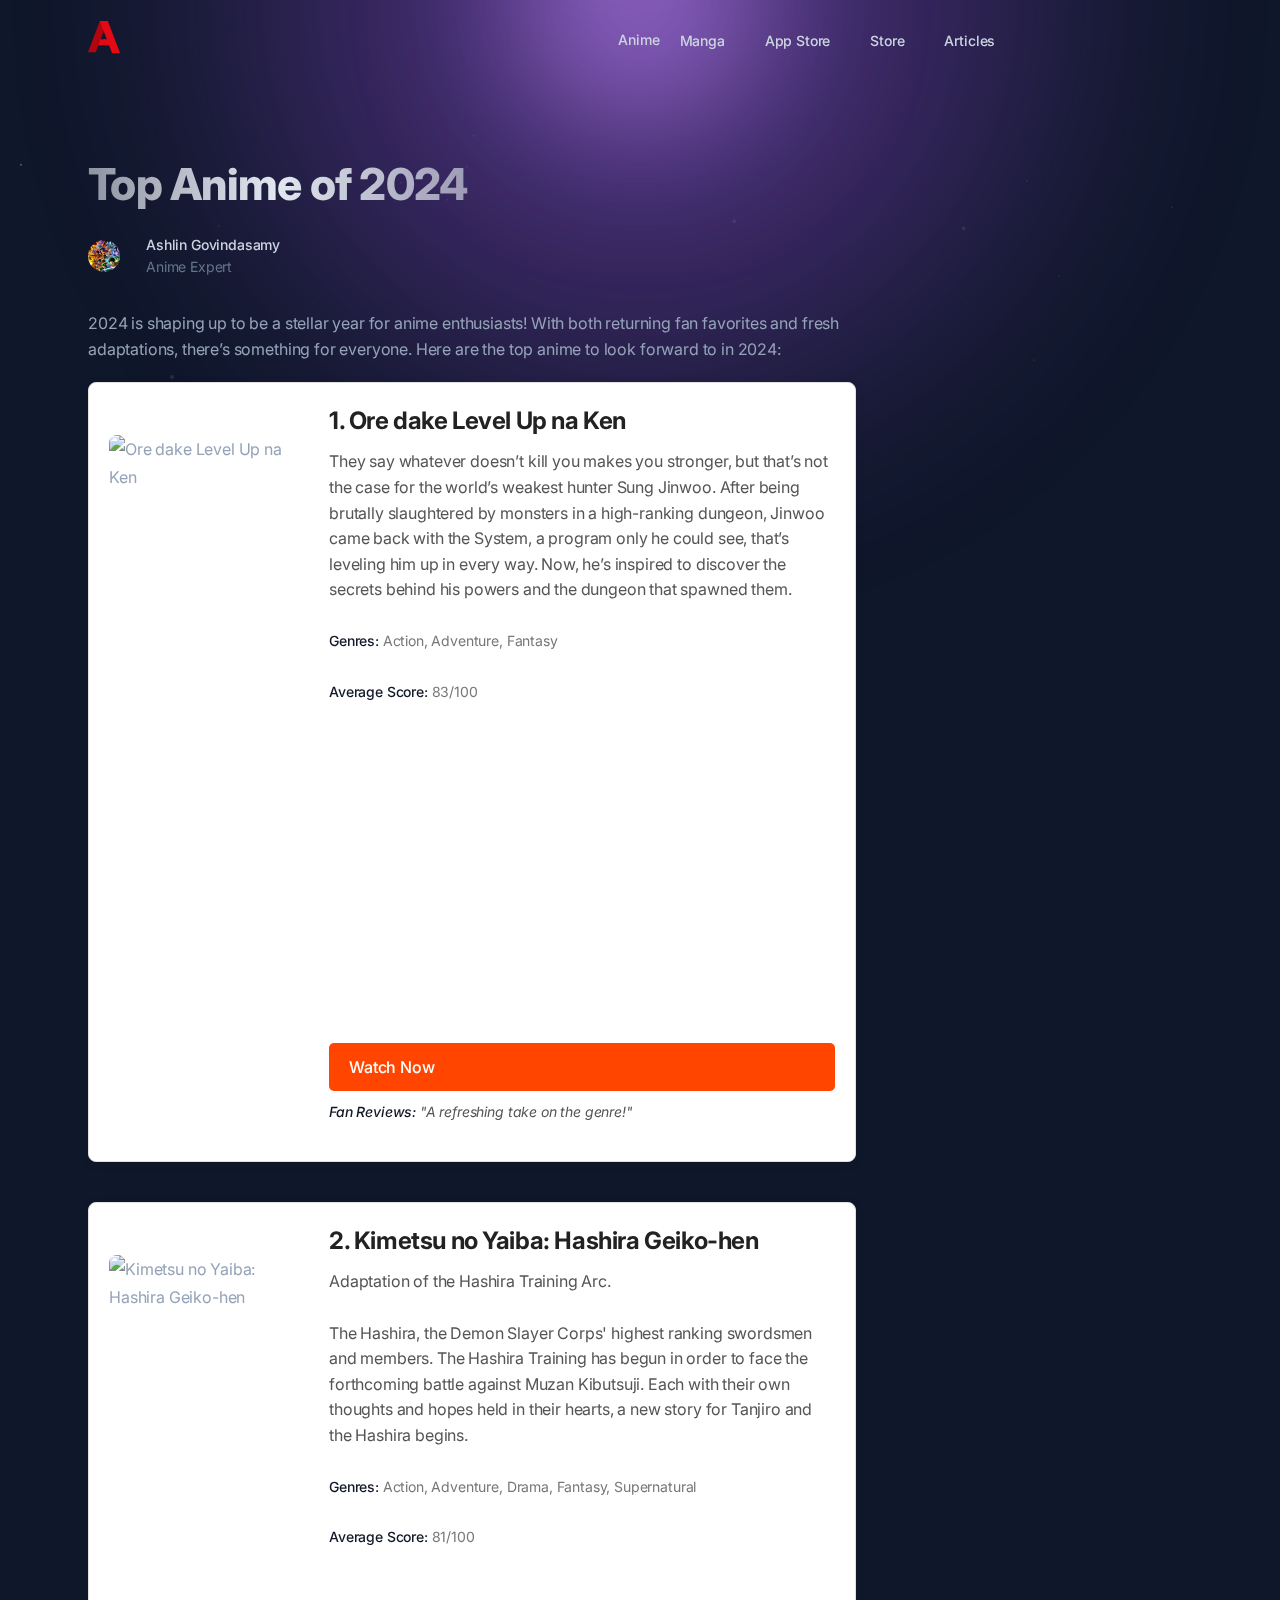
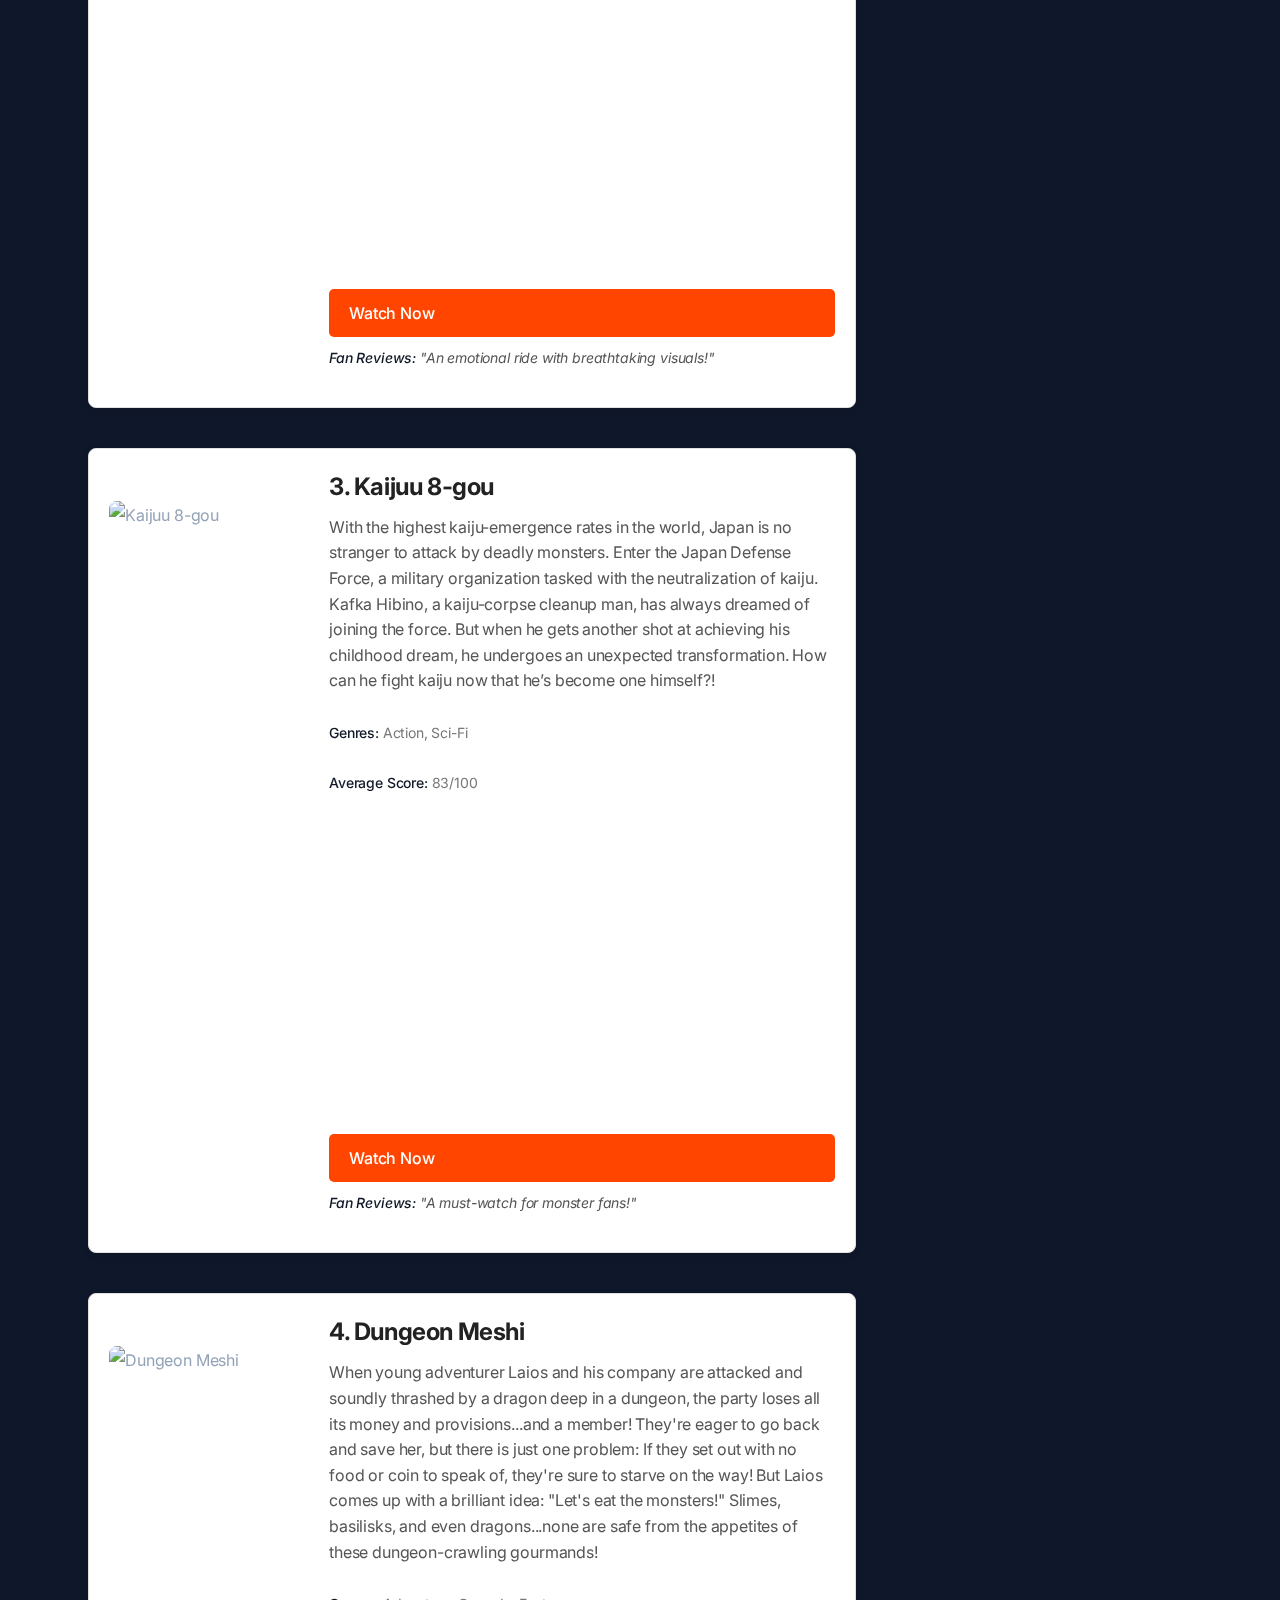
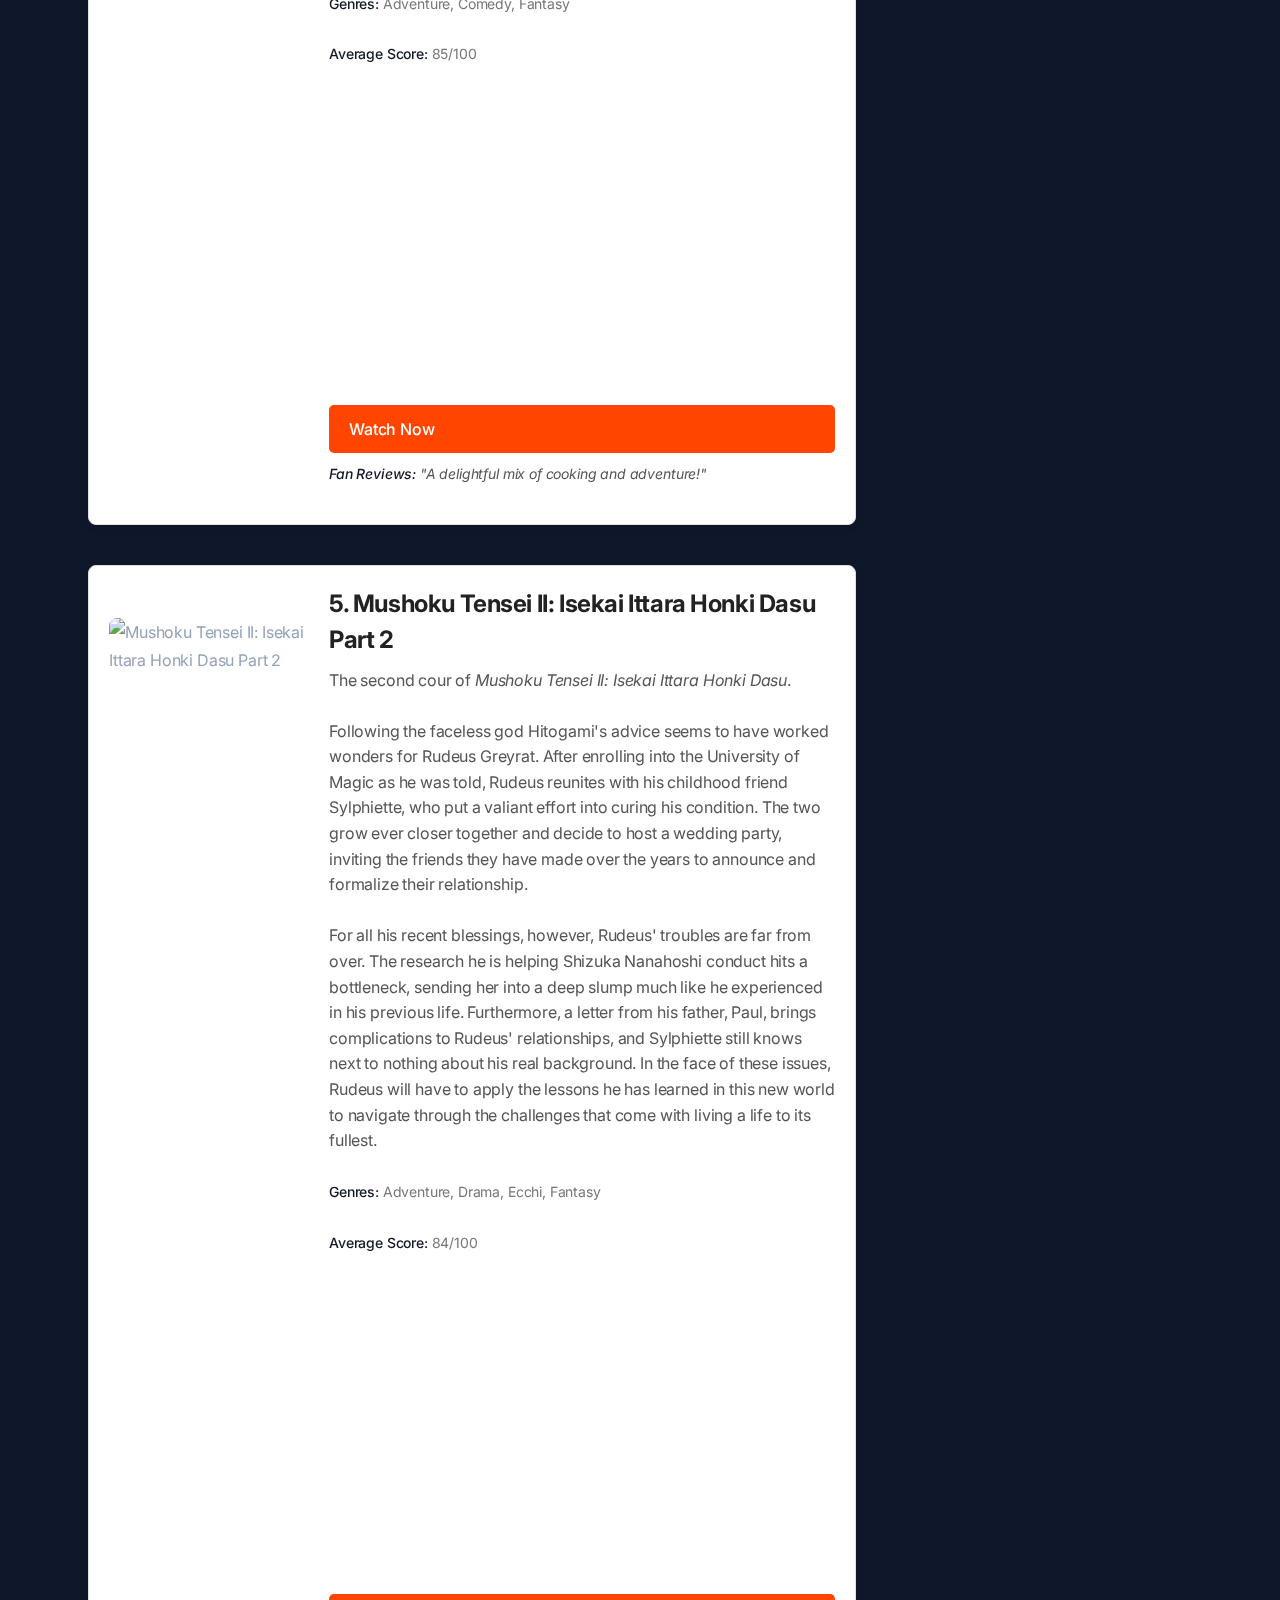
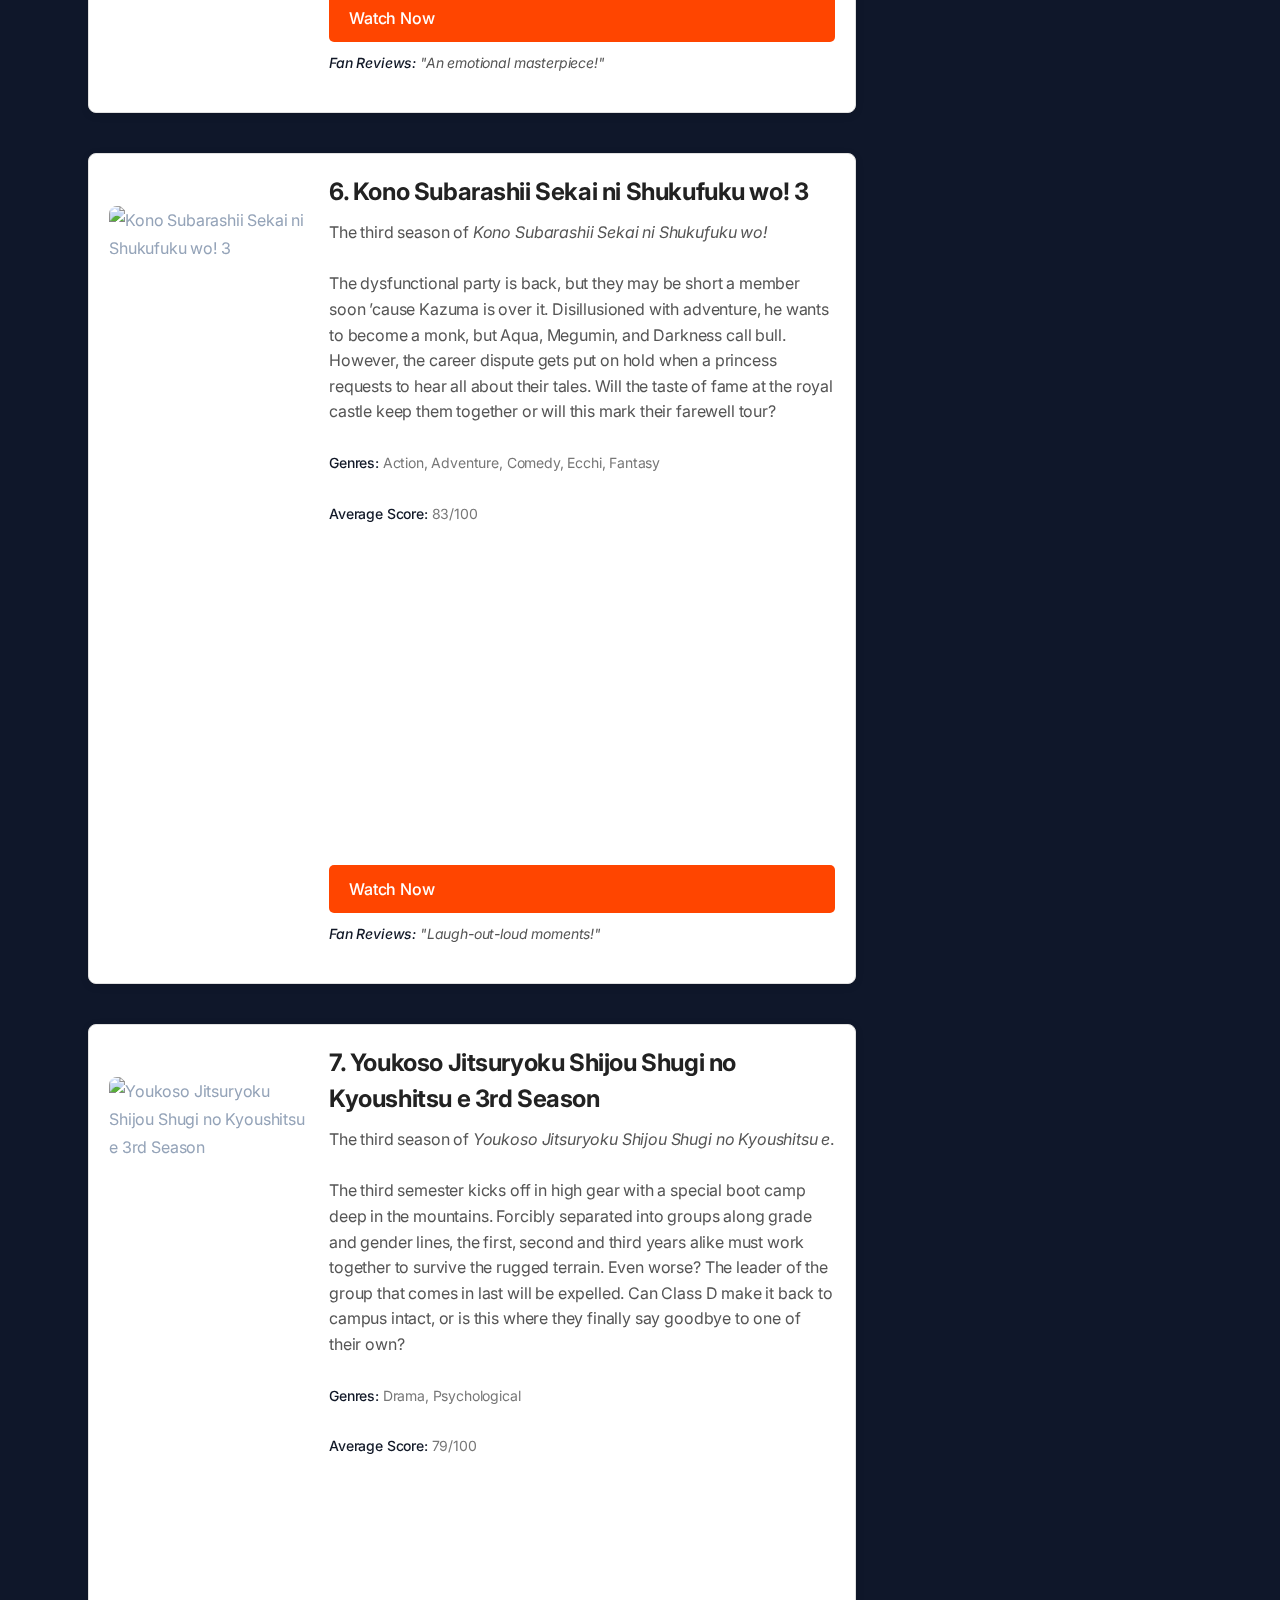
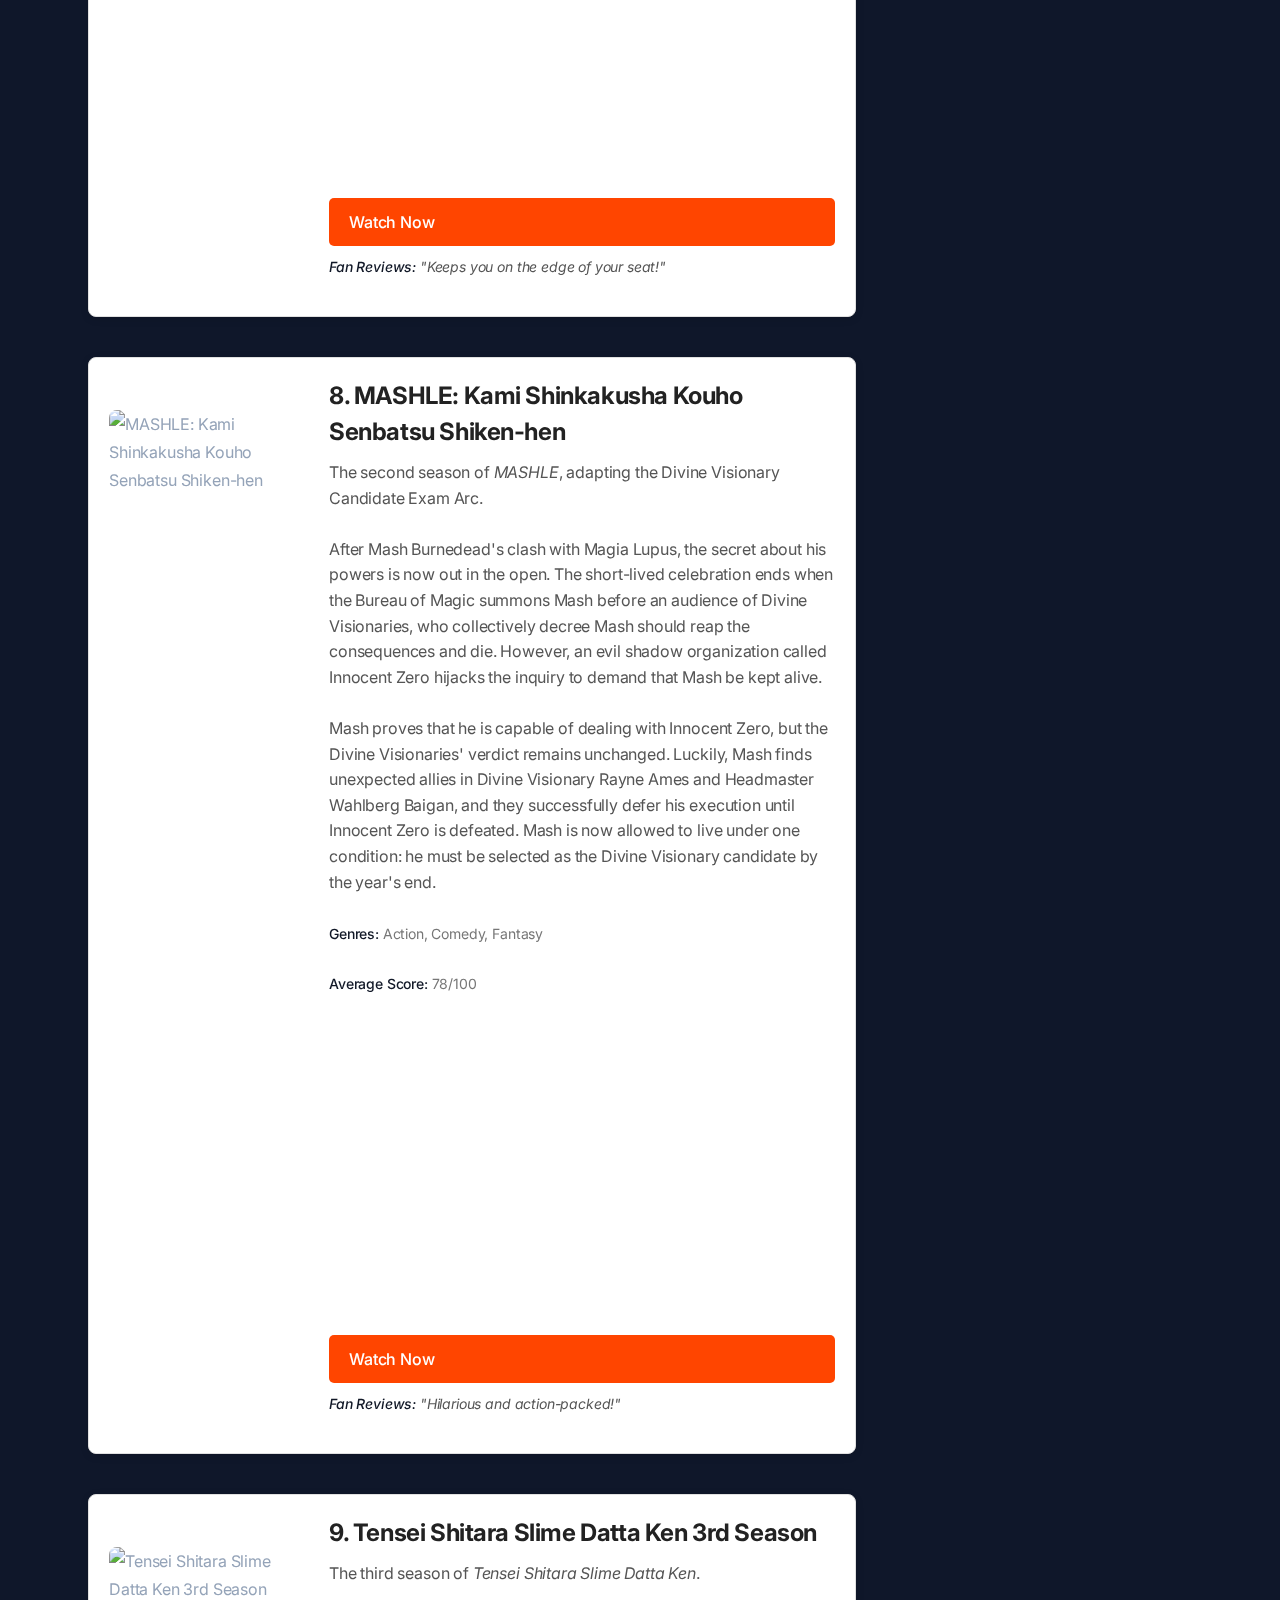
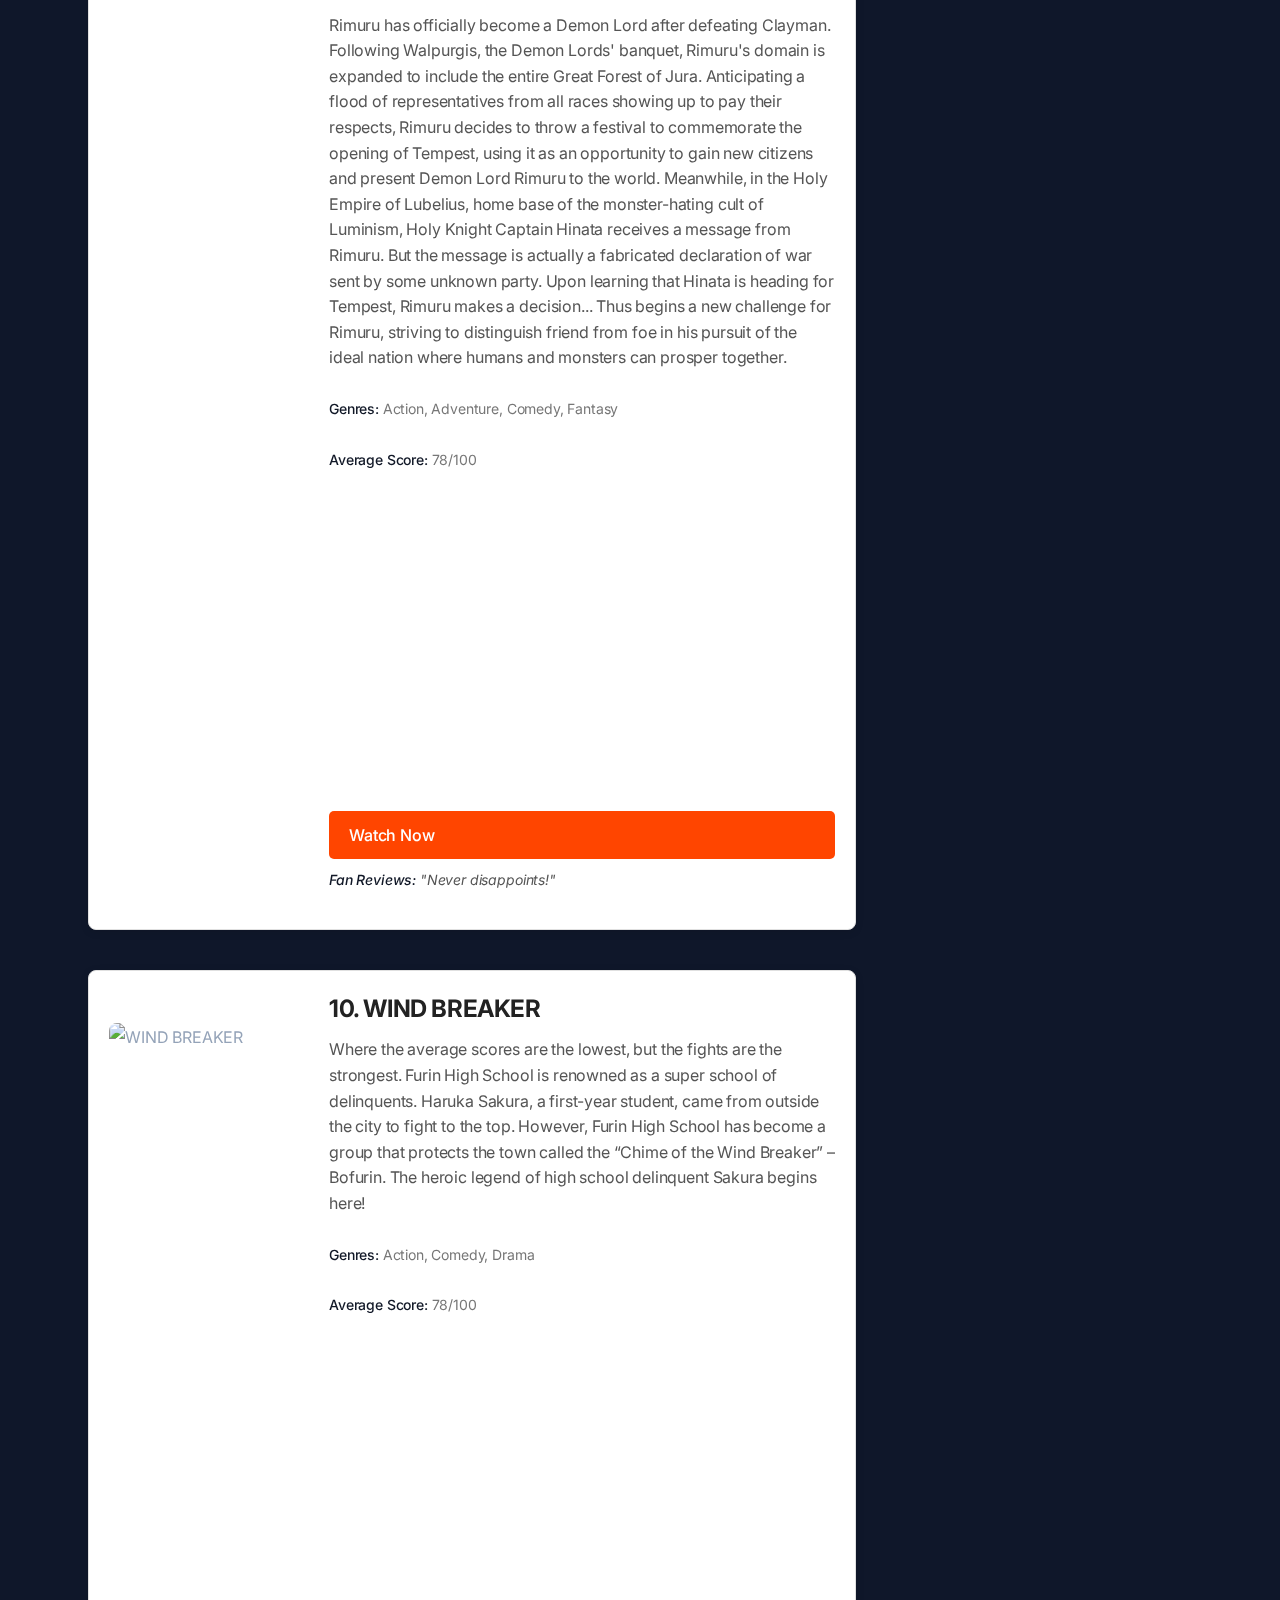
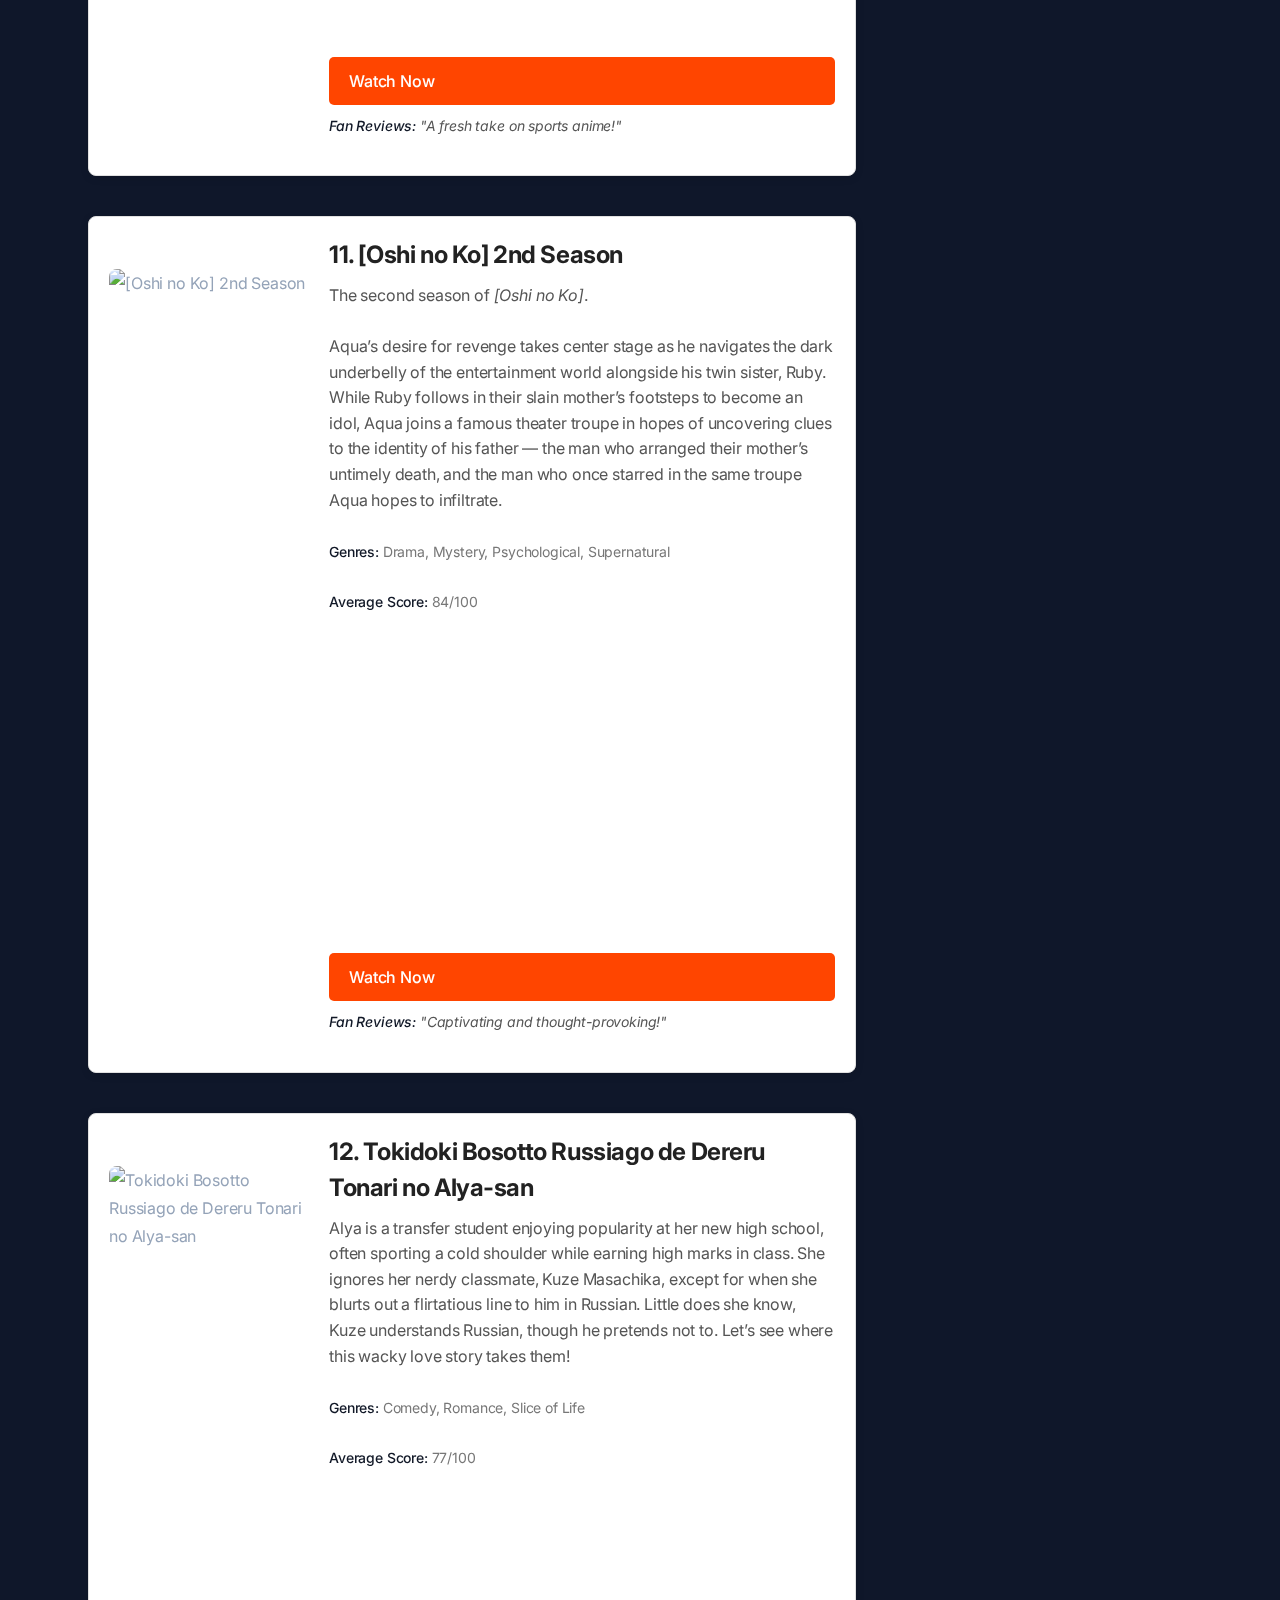
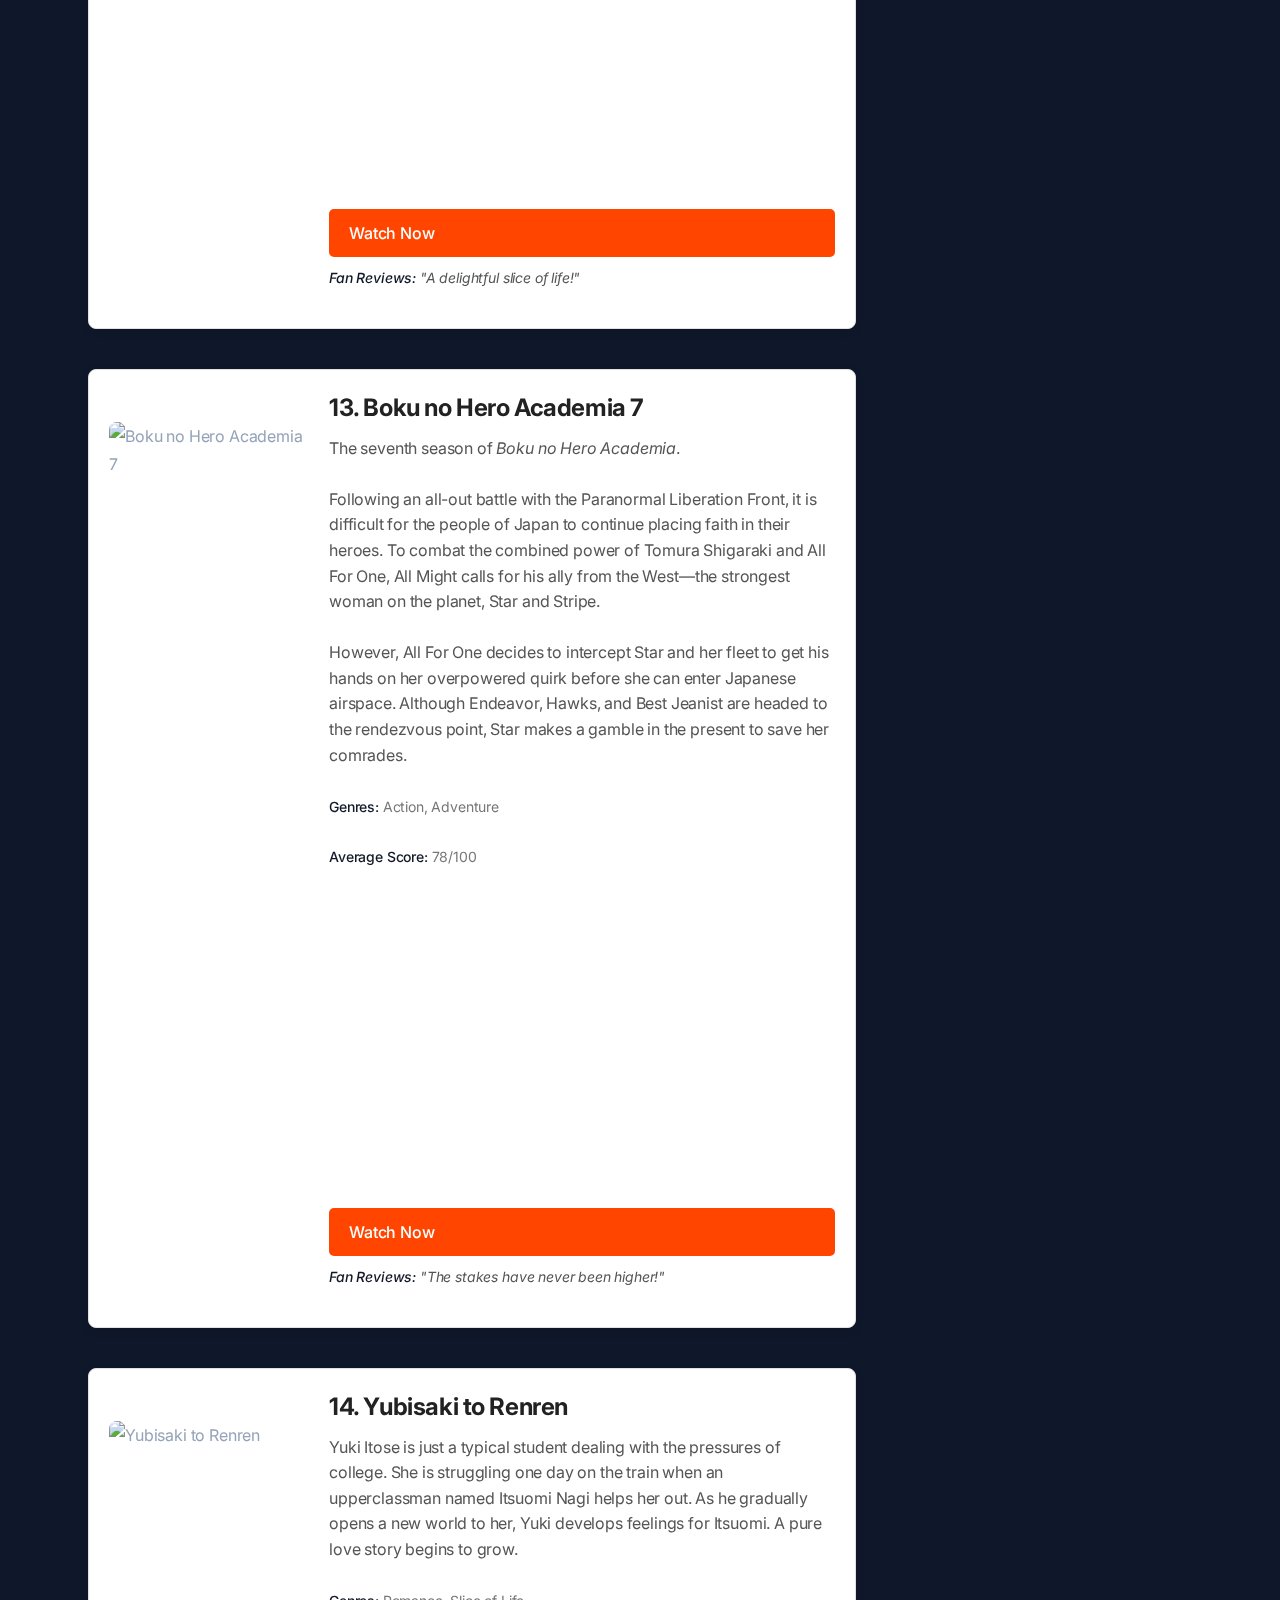
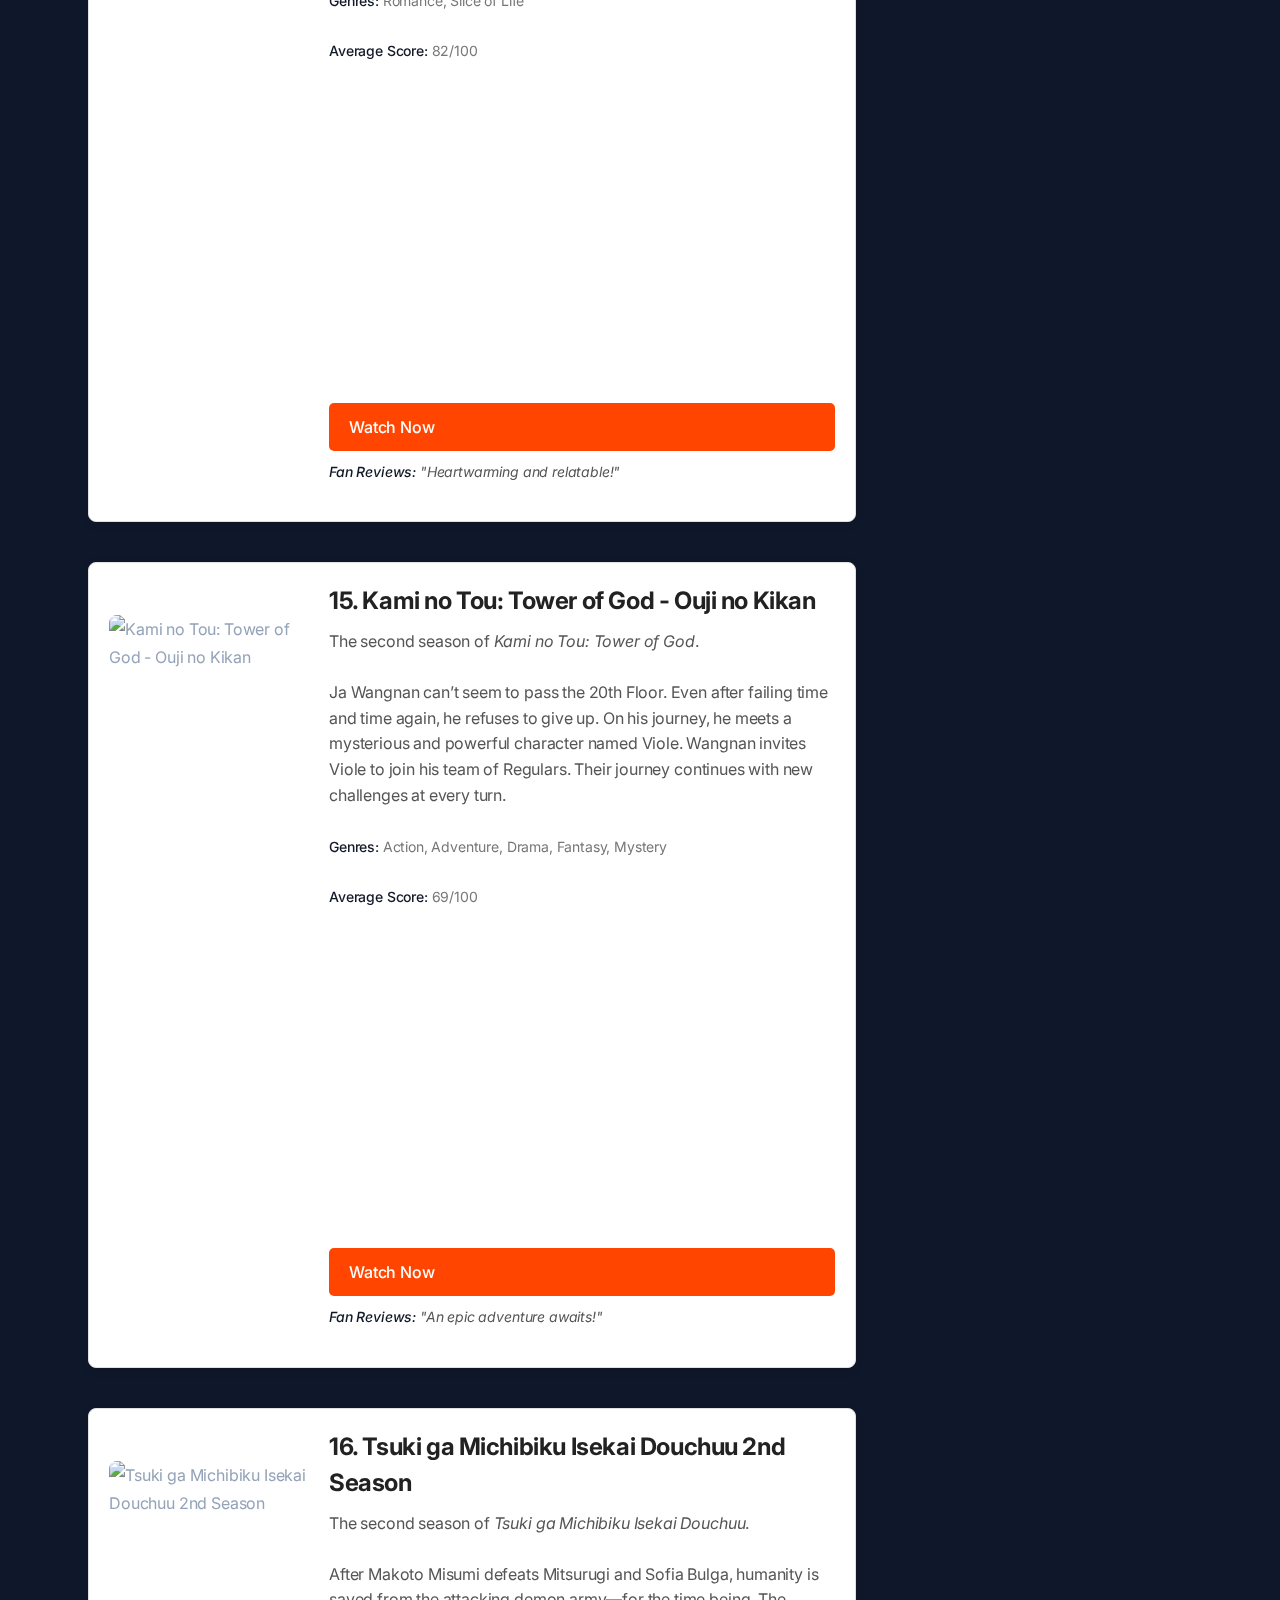
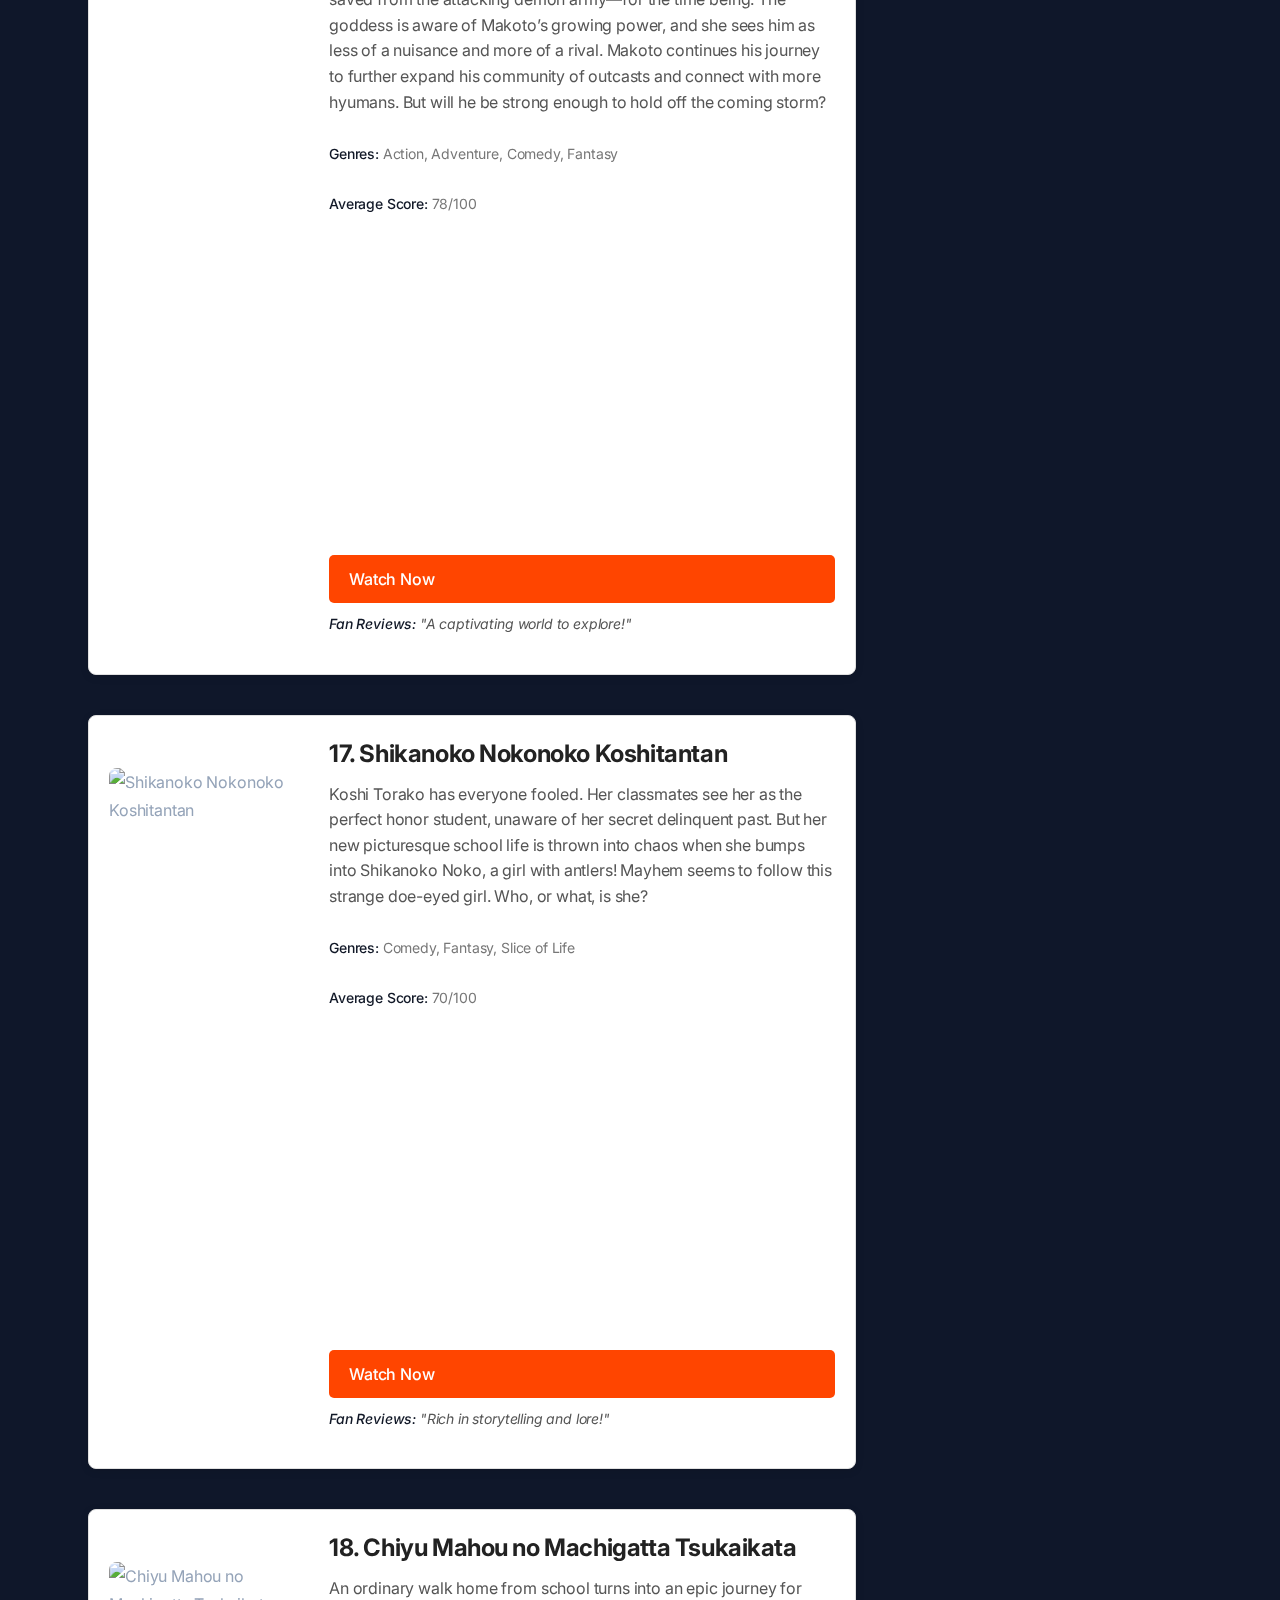
==== commit aa8805b5: "HAMBURGER UPDATE" ====
--- a/2024topanime.html
+++ b/2024topanime.html
@@ -201,6 +201,54 @@
                             <li><a class="c0z2s cit3o cx3jz ccqx1 cgi3a cqxsj ch2qt cvdvu ciz32" href="/articles.html">Articles</a></li>
                         </ul>
                     </nav>
+
+                      <!-- Mobile menu -->
+                      <div class="c2sao c89zz cwap3 c4agq" x-data="{ expanded: false }">
+
+                        <!-- Hamburger button -->
+                        <button class="c381v" :class="{ &#39;active&#39;: expanded }" @click.stop="expanded = !expanded"
+                            aria-controls="mobile-nav" :aria-expanded="expanded" aria-expanded="false">
+                            <span class="cmmna">Menu</span>
+                            <svg class="c0z2s cit3o cm1cr cx3jz cgi3a cqxsj csq2q c7vsq" viewBox="0 0 20 20"
+                                xmlns="http://www.w3.org/2000/svg">
+                                <rect y="2" width="20" height="2" rx="1"></rect>
+                                <rect y="9" width="20" height="2" rx="1"></rect>
+                                <rect y="16" width="20" height="2" rx="1"></rect>
+                            </svg>
+                        </button>
+
+                        <!-- Mobile navigation -->
+                        <nav id="mobile-nav" class="cbvce cml7t cpjek cgi3a ca5ue chez1 csm51 c1tcw ca0gw ccxsu ccyhi"
+                            x-ref="mobileNav"
+                            :style="expanded ? &#39;max-height: &#39; + $refs.mobileNav.scrollHeight + &#39;px; opacity: 1&#39; : &#39;max-height: 0; opacity: .8&#39;"
+                            @click.outside="expanded = false" @keydown.escape.window="expanded = false"
+                            style="max-height: 0; opacity: .8">
+                            <ul class="c3d7q cy8oh c8nst coow7 cn544 ccyhi">
+                                <li>
+                                    <a class="c0z2s cit3o ccqx1 coow7 cvdvu c4agq"
+                                        href="https://anime.adgstudios.co.za/library">Anime</a>
+                                </li>
+                                <li>
+                                    <a class="c0z2s cit3o ccqx1 coow7 cvdvu c4agq"
+                                        href="https://manga.adgstudios.co.za">Manga</a>
+                                </li>
+                                <li>
+                                    <a class="c0z2s cit3o ccqx1 coow7 cvdvu c4agq"
+                                        href="https://apps.adgstudios.co.za/">App Store</a>
+                                </li>
+                                <li>
+                                    <a class="c0z2s cit3o ccqx1 coow7 cvdvu c4agq"
+                                        href="https://www.bonfire.com/store/animeflix/">Store</a>
+                                </li>
+                                <li>
+                                    <a class="c0z2s cit3o ccqx1 coow7 cvdvu c4agq"
+                                        href="/articles.html">Articles</a>
+                                </li>
+                            </ul>
+                        </nav>
+
+                    </div>
+                     
 
                 </div>
             </div>
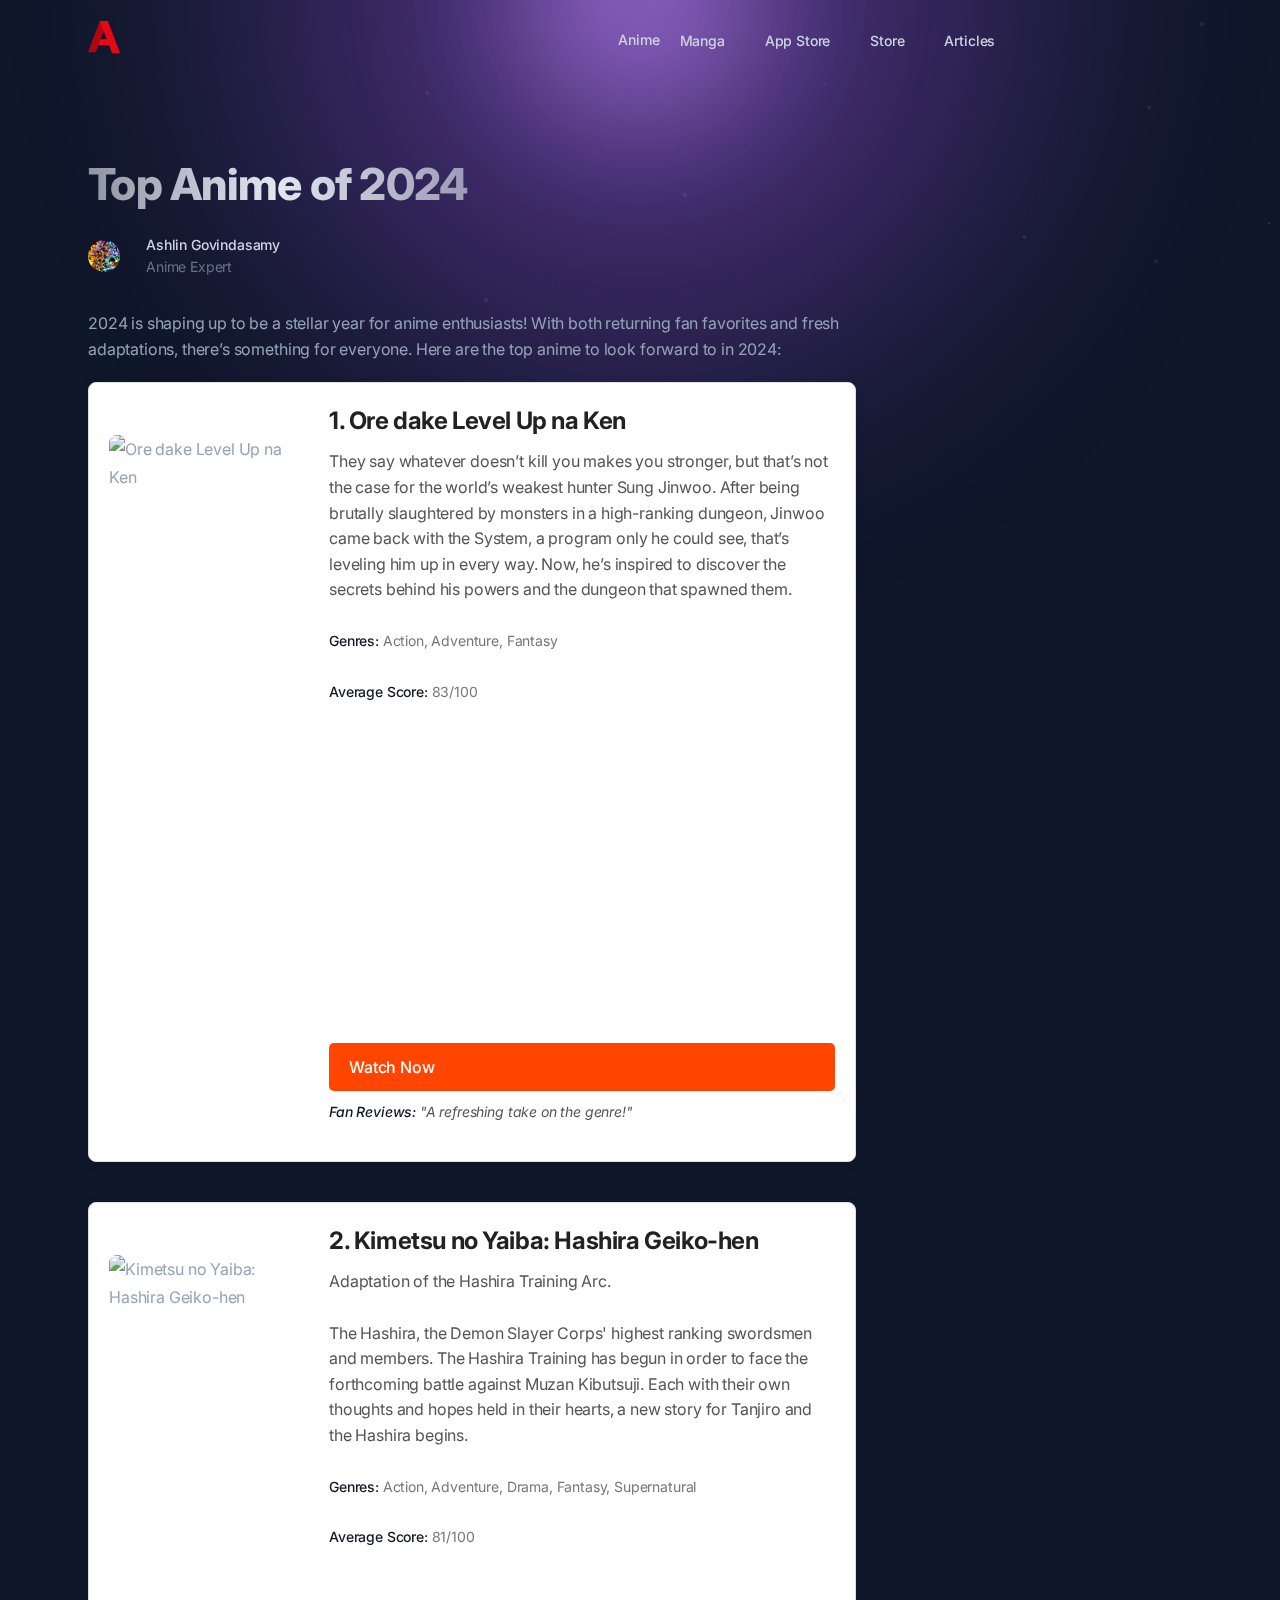
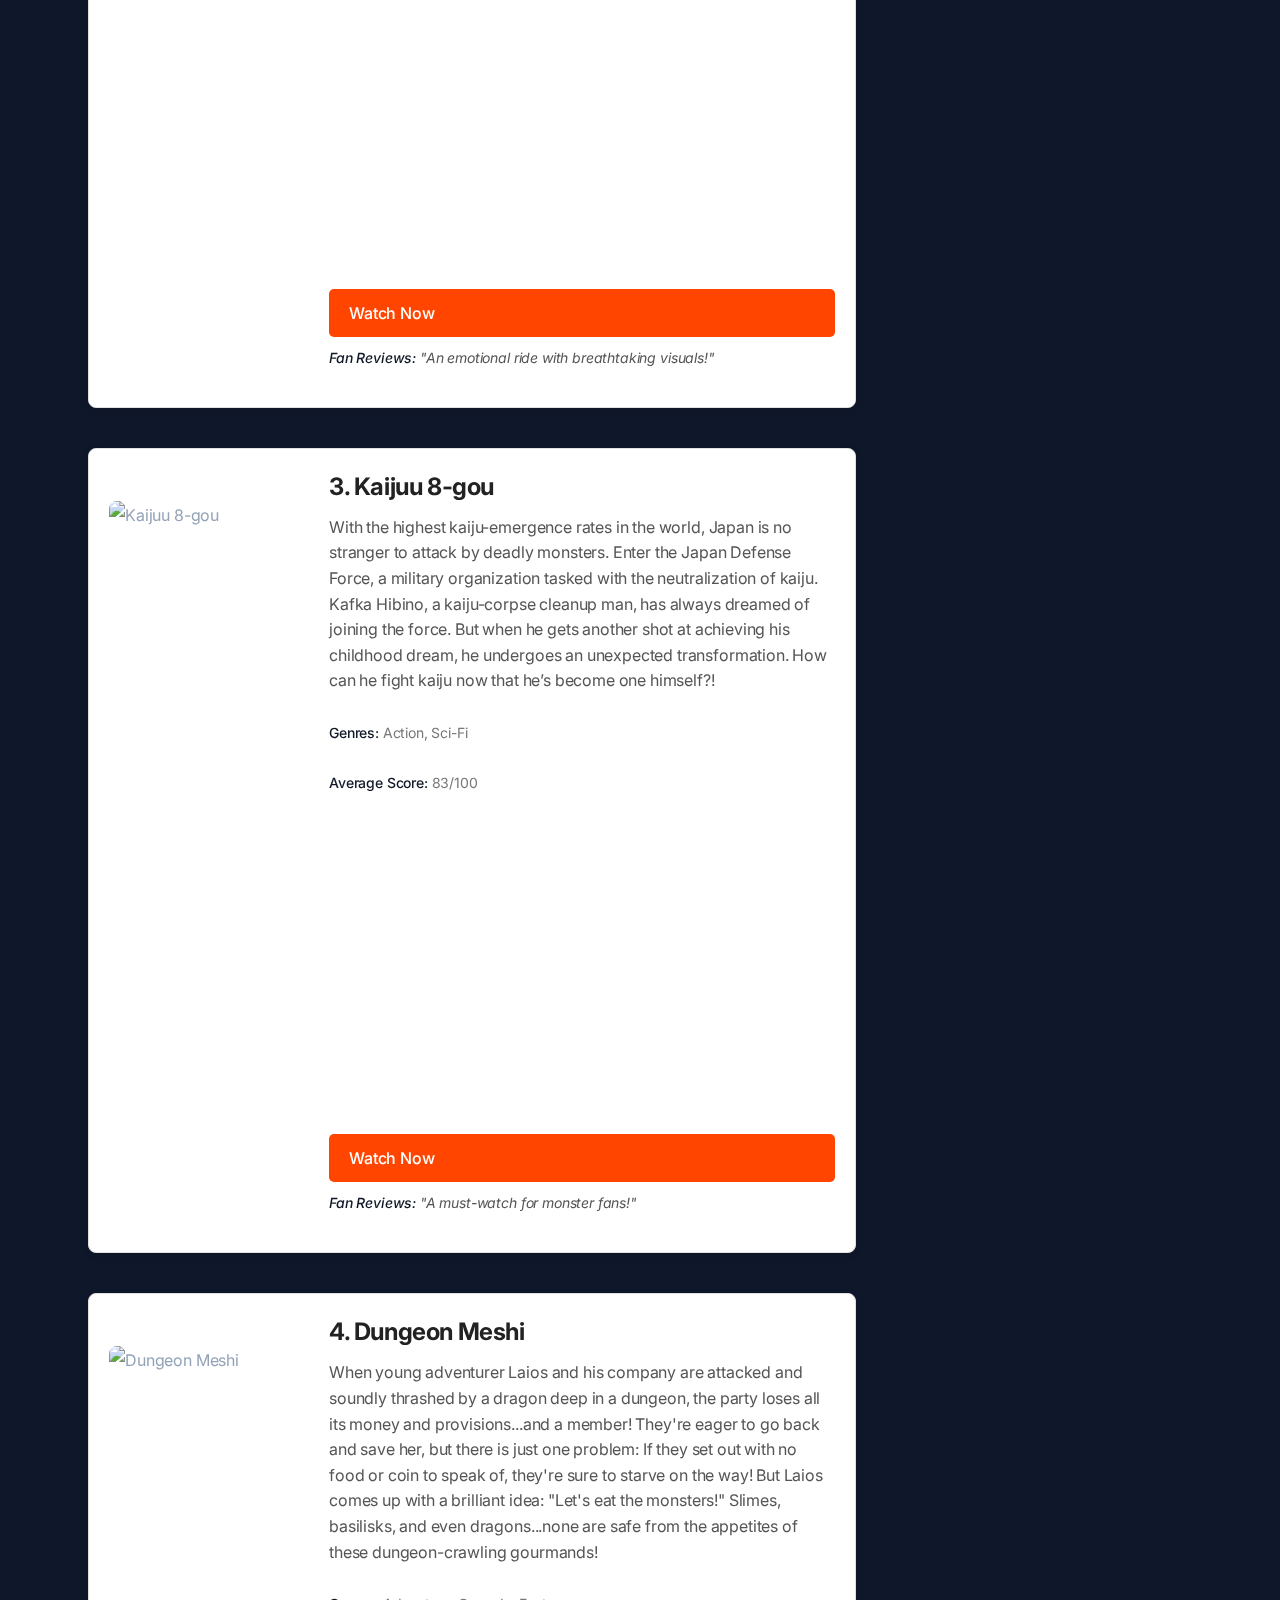
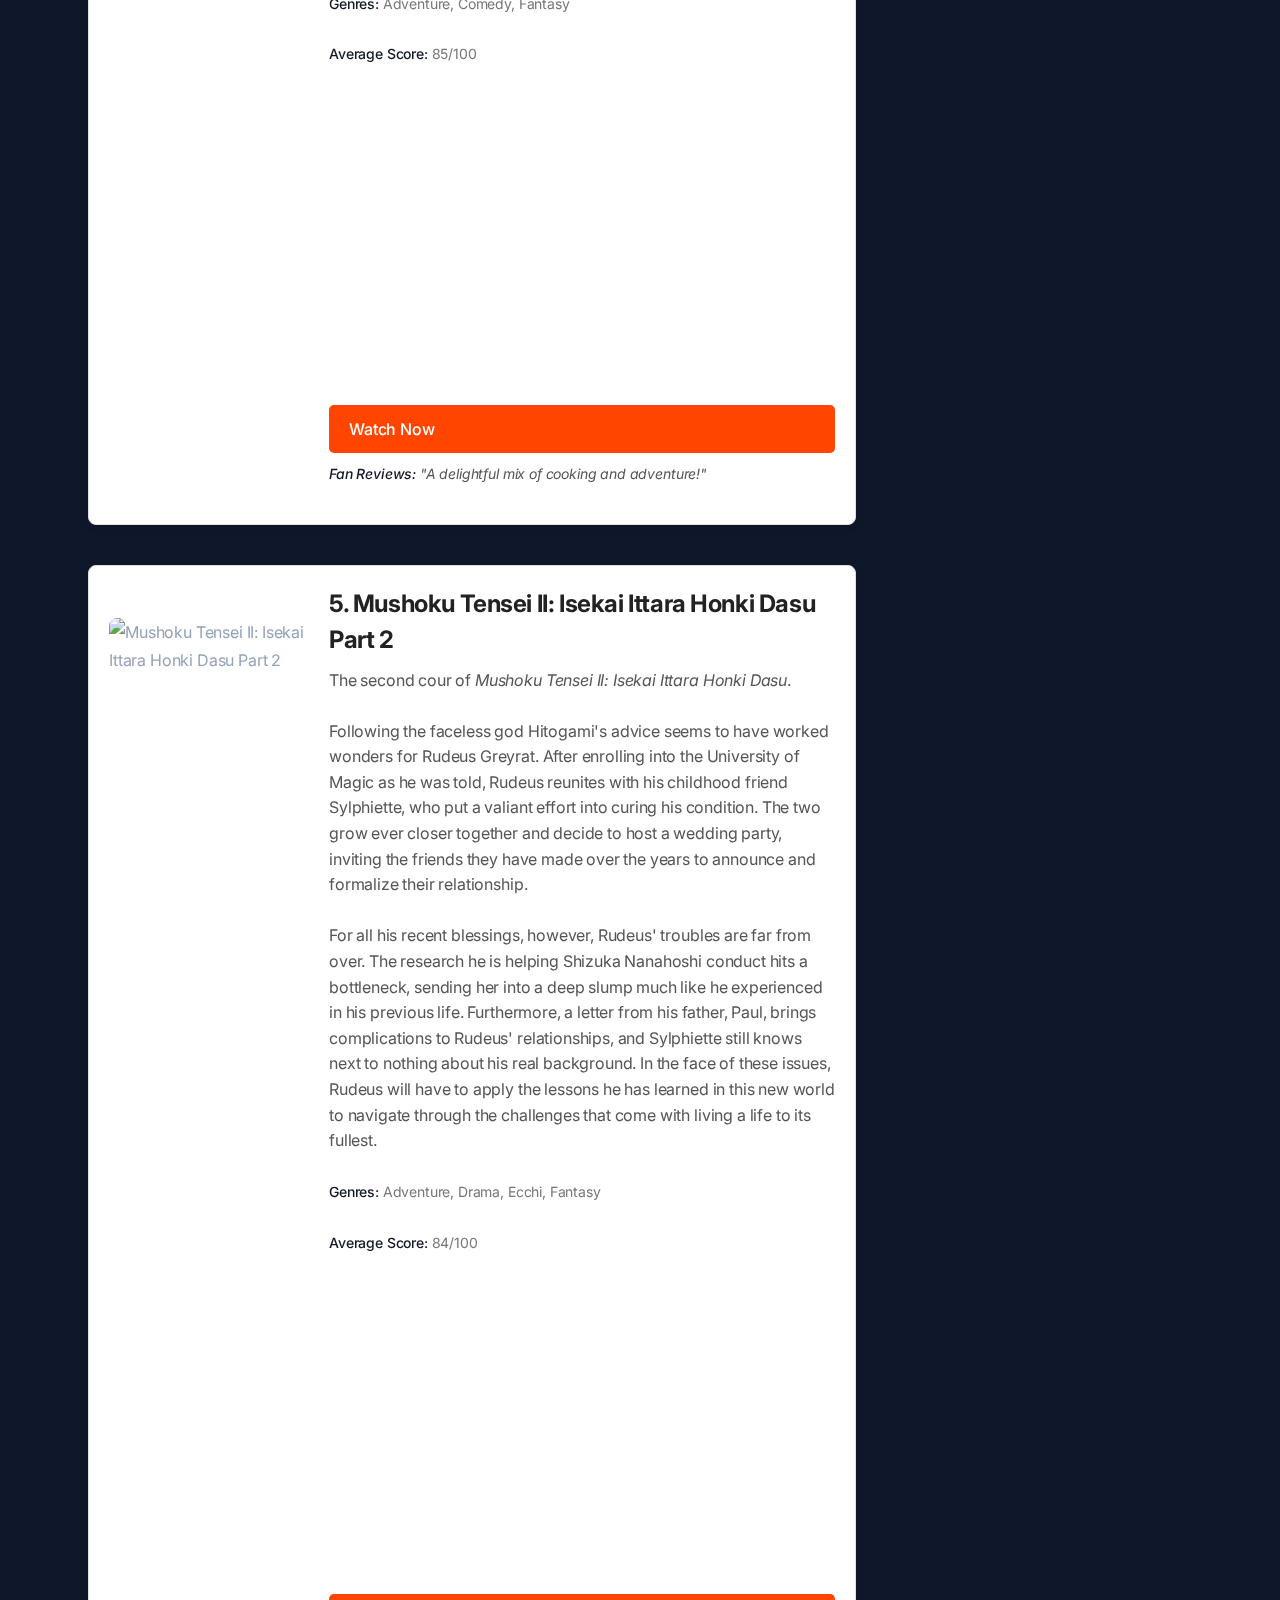
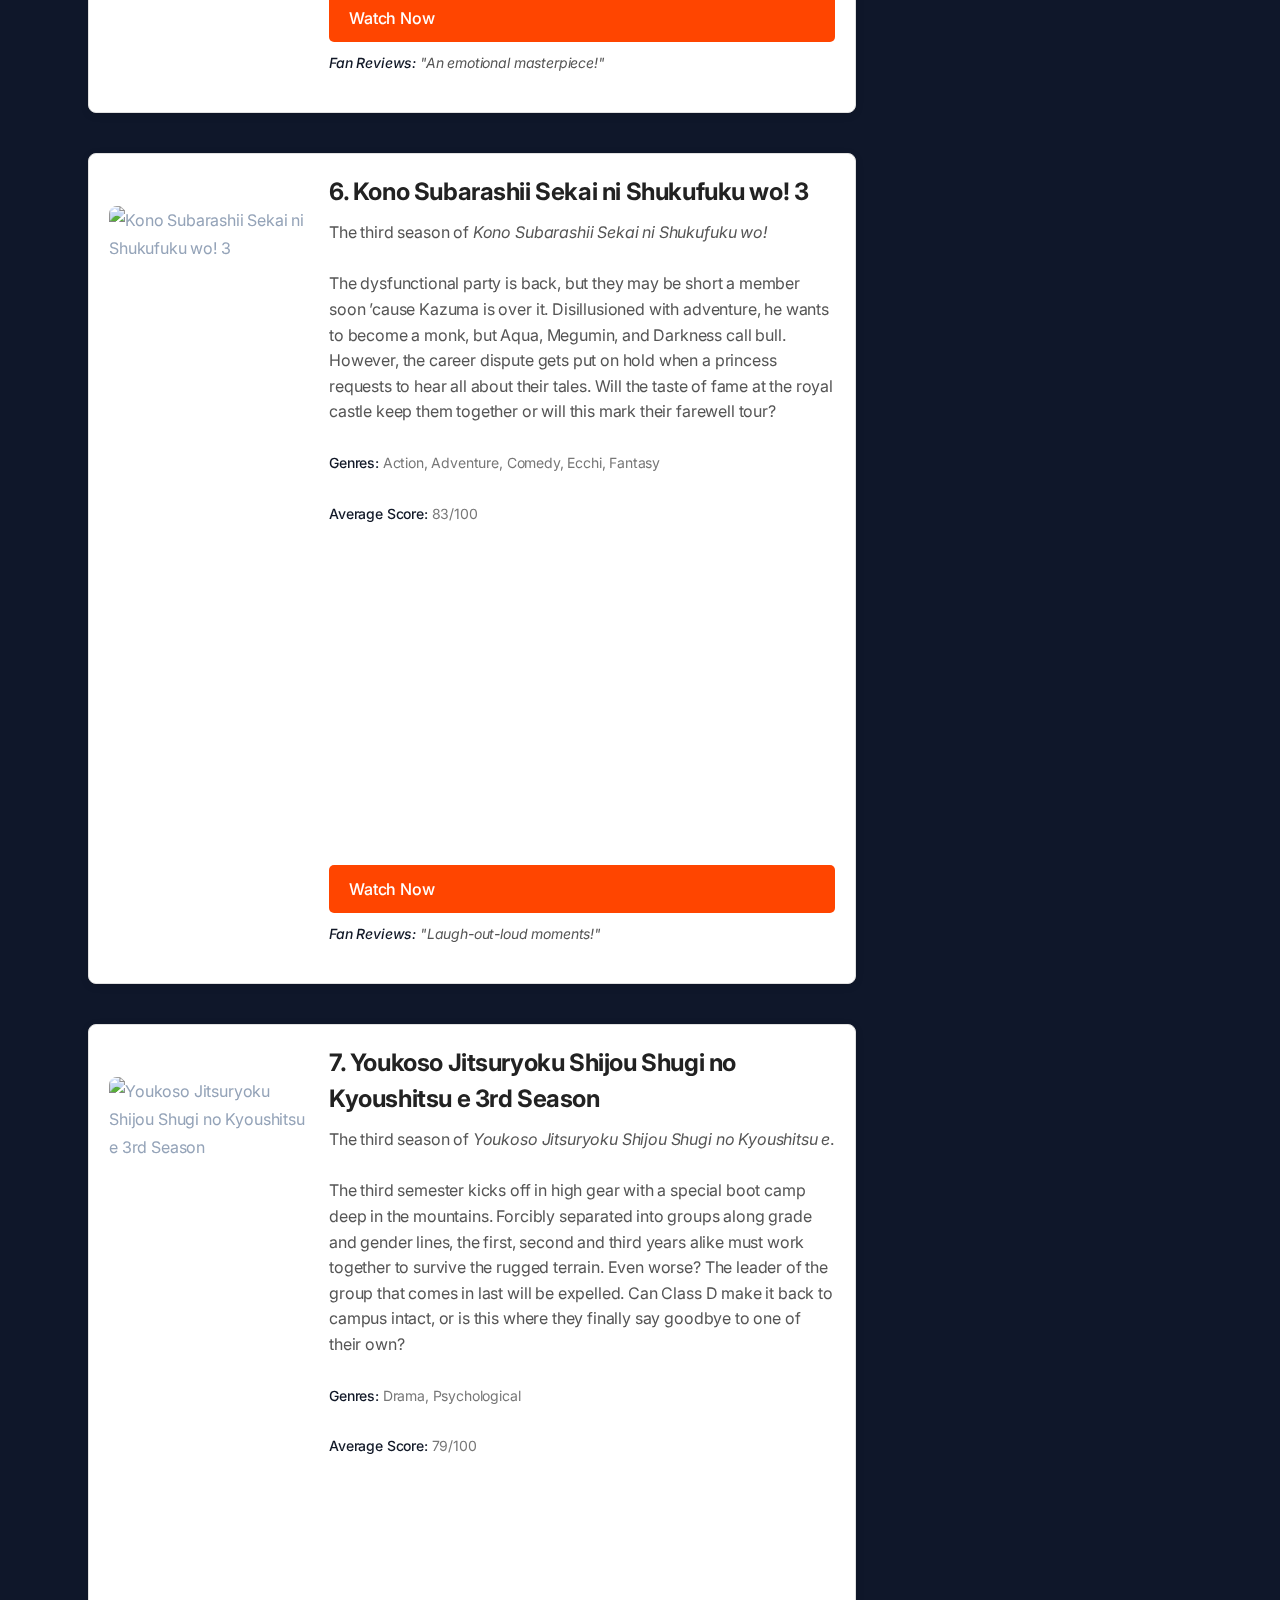
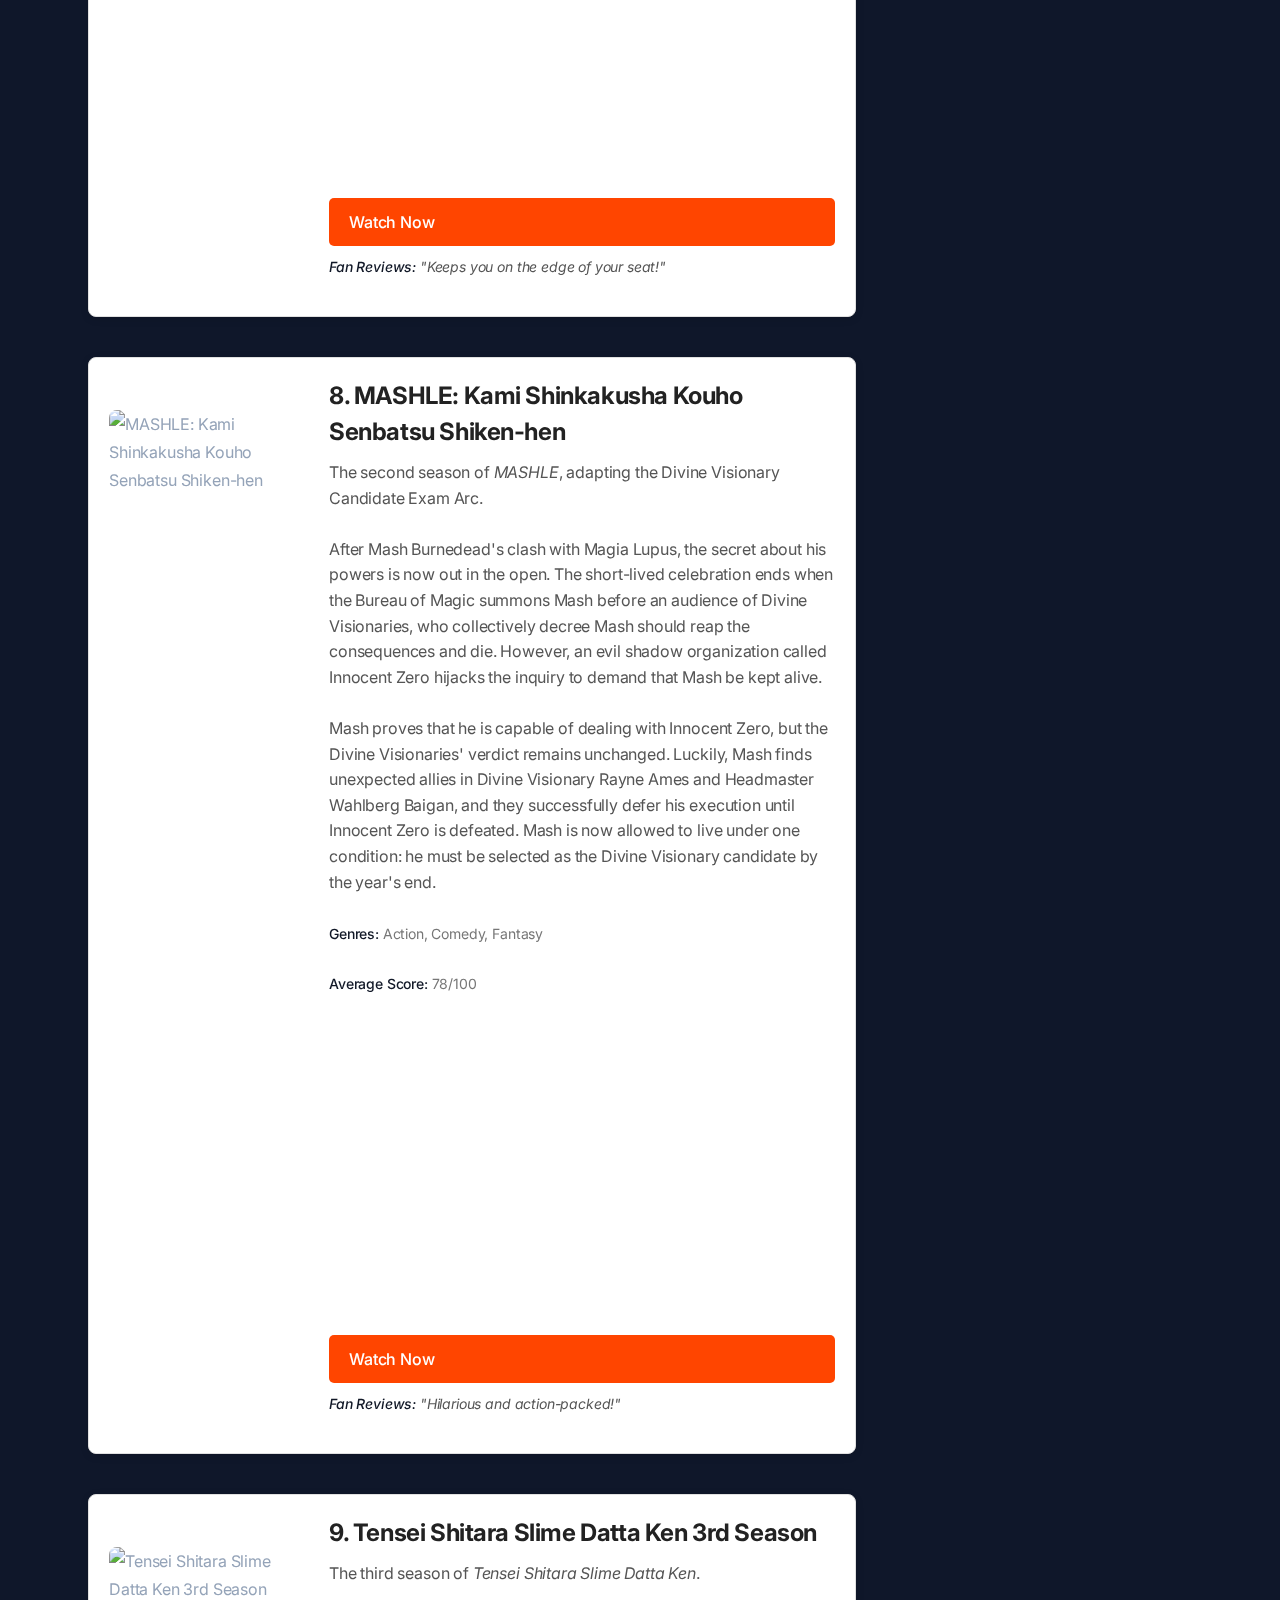
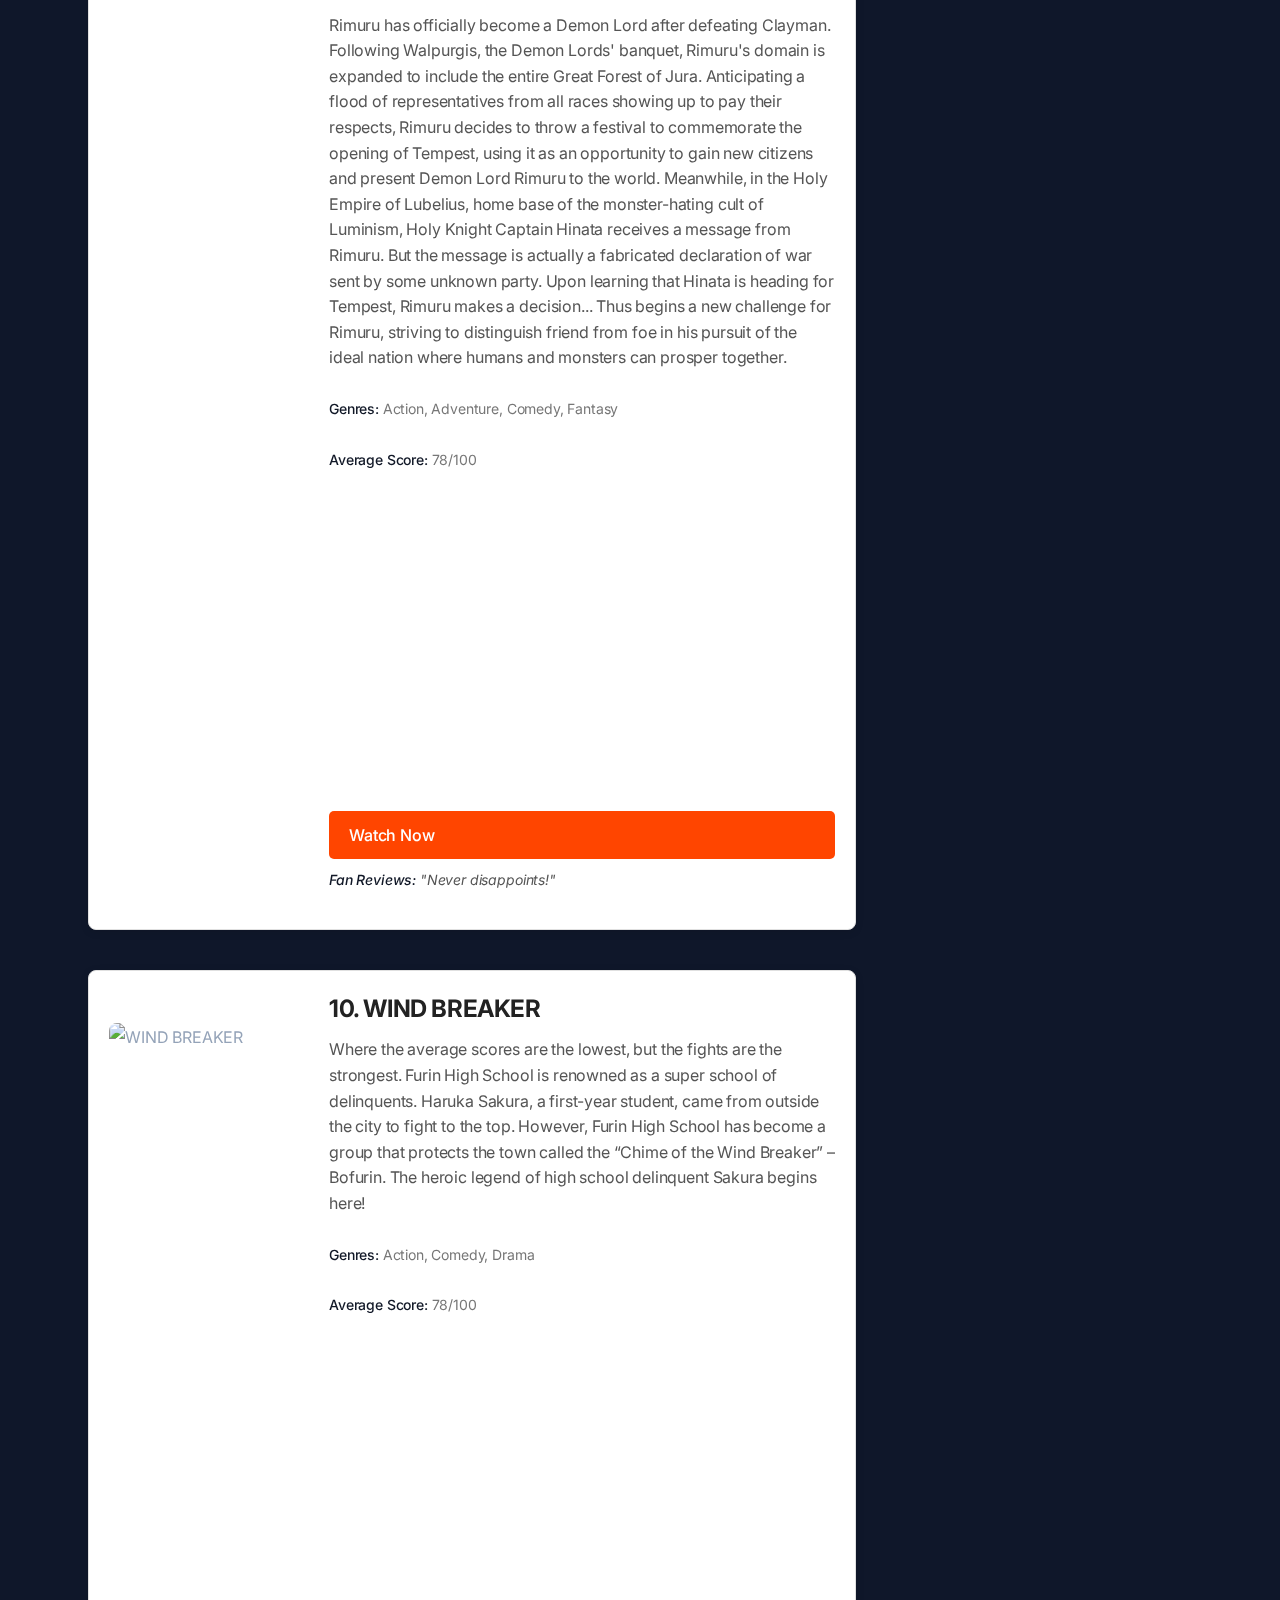
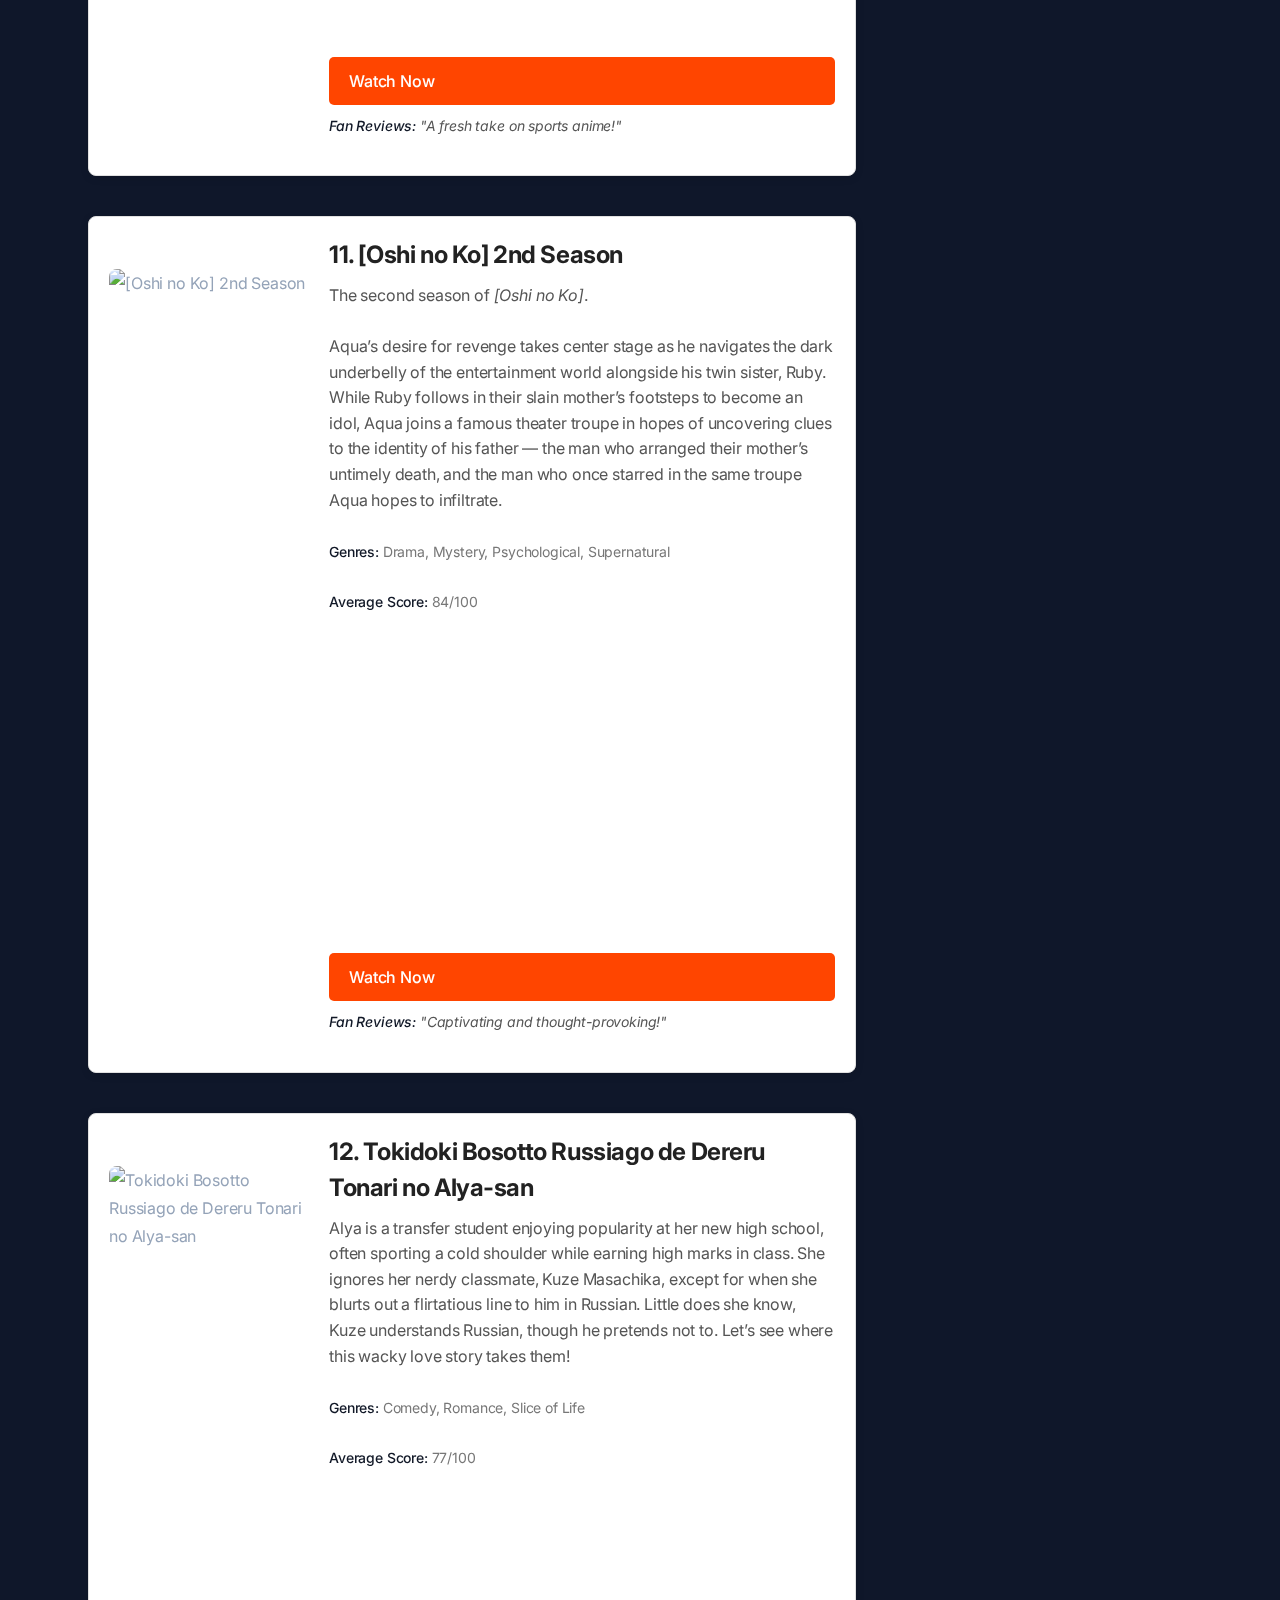
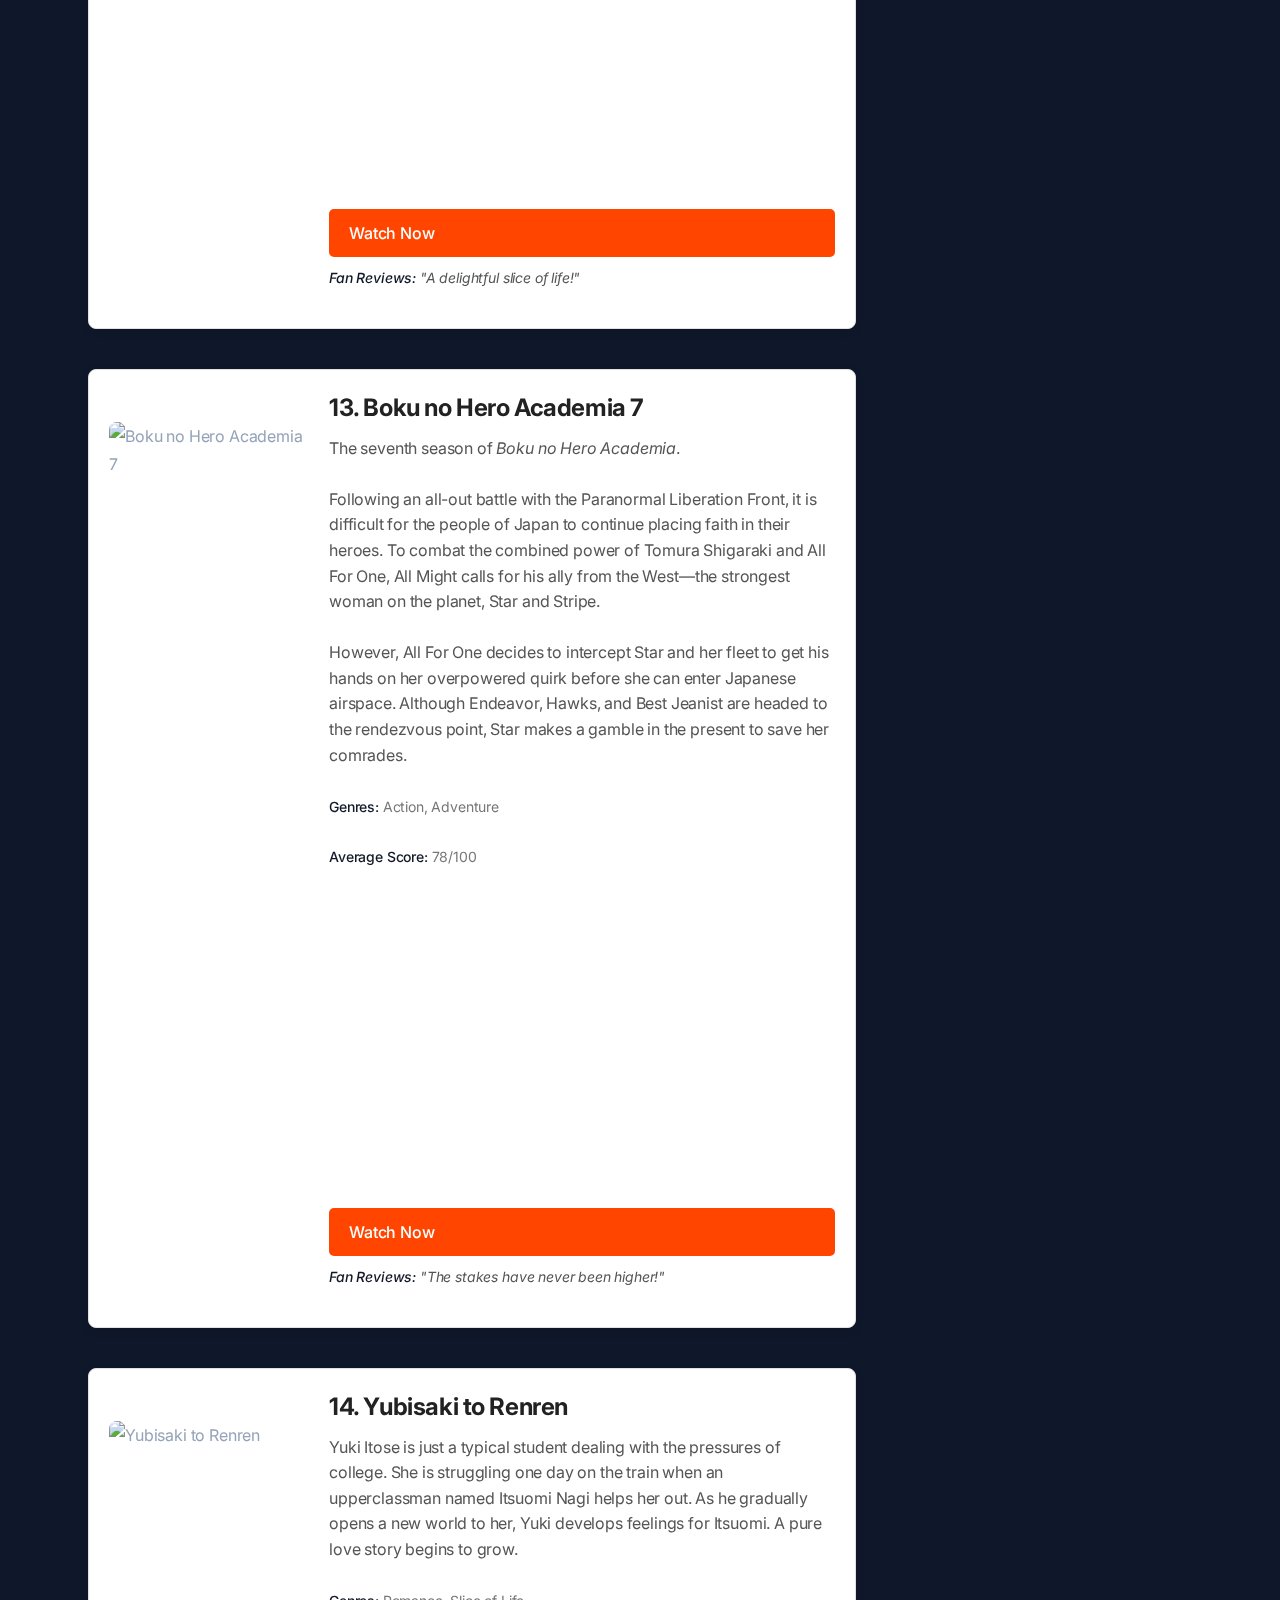
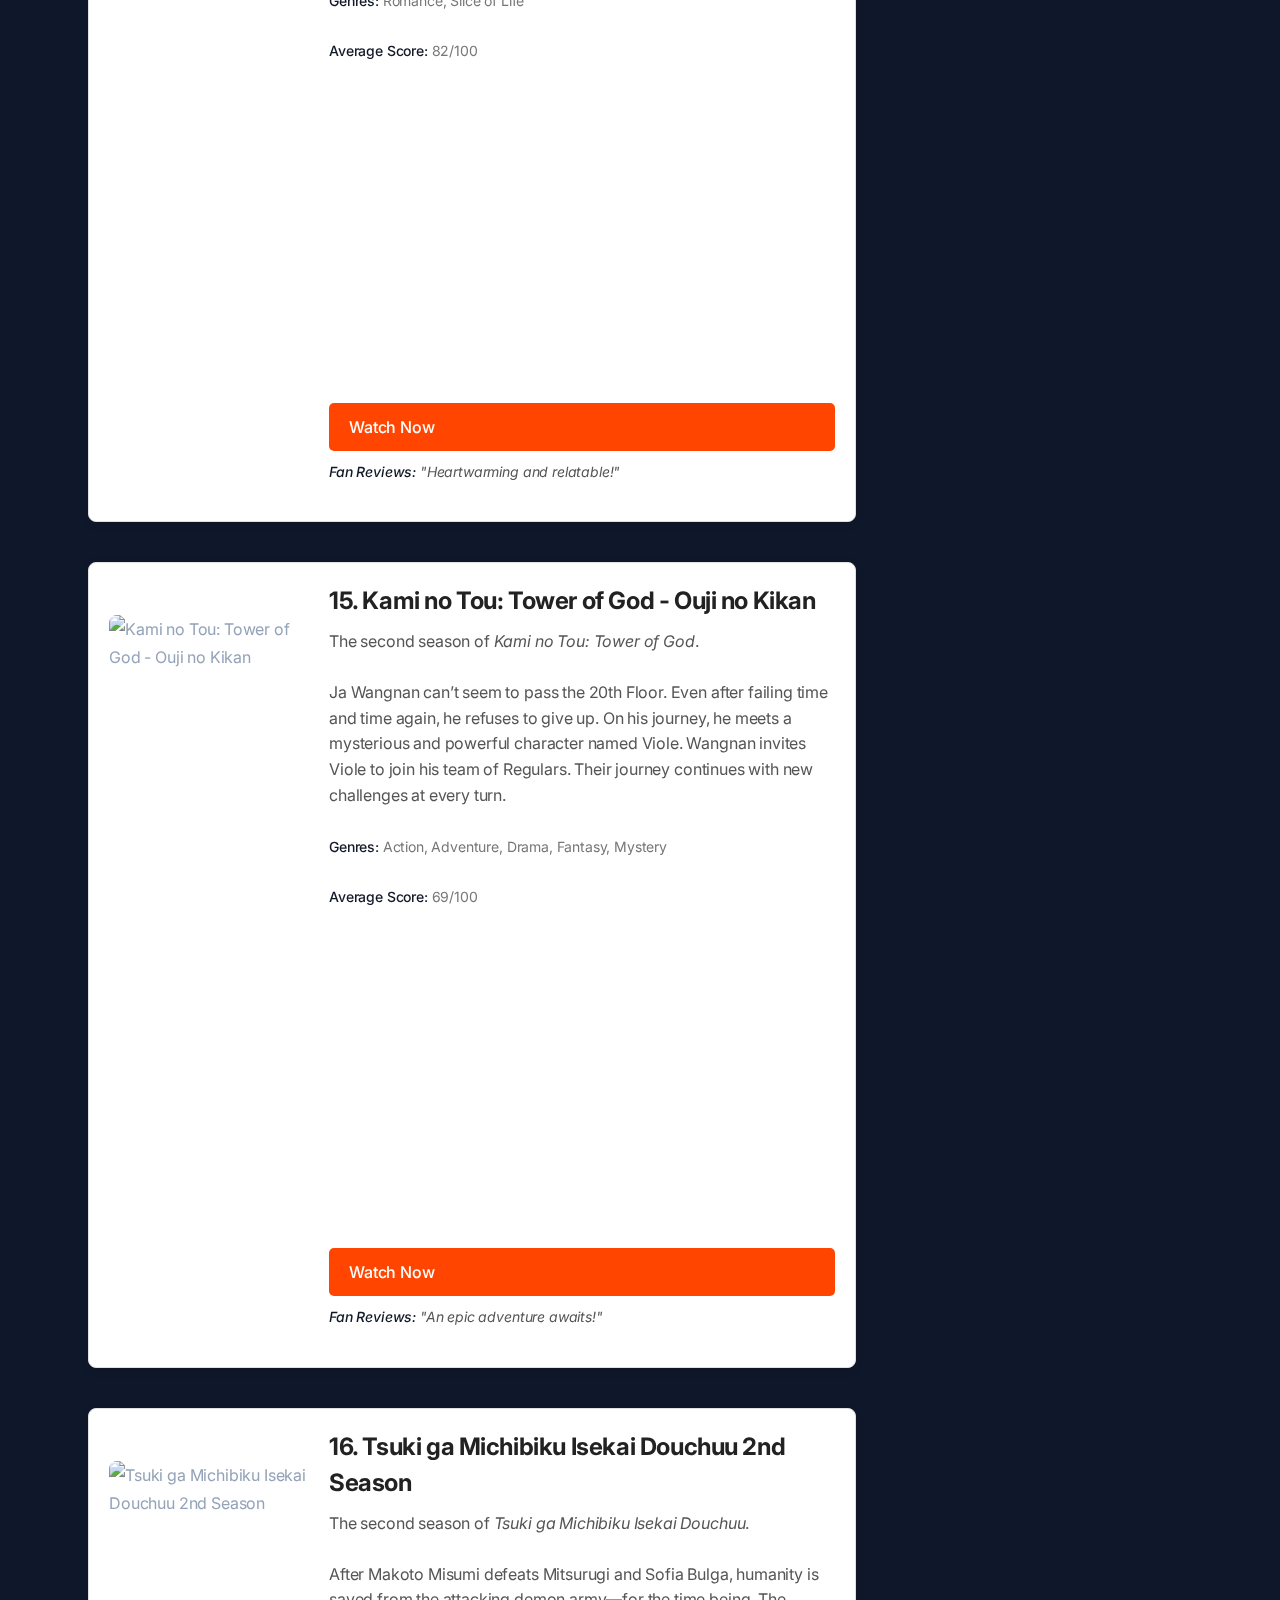
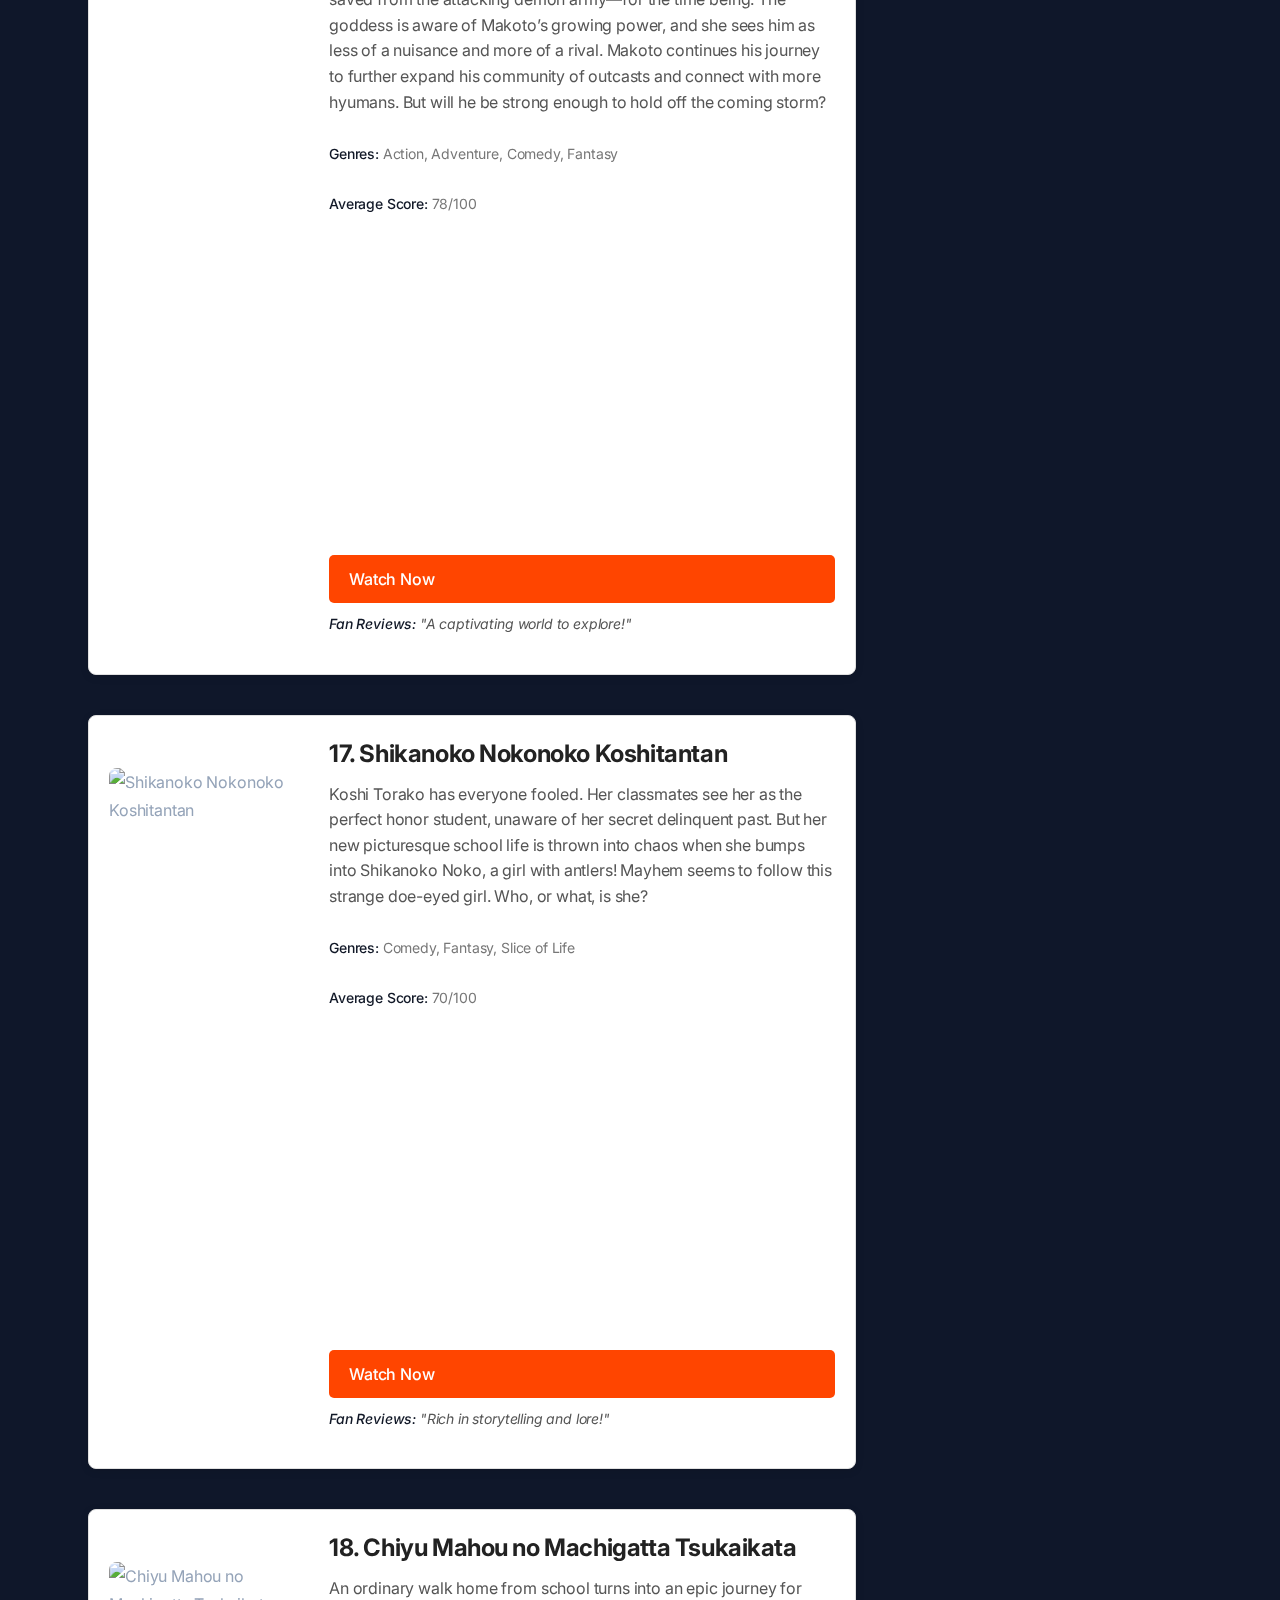
==== commit 9cd0052e: "Update 2024topanime.html" ====
--- a/2024topanime.html
+++ b/2024topanime.html
@@ -16,6 +16,7 @@
     <meta property="og:image:width" content="800">
     <meta property="og:image:height" content="600">
     <meta property="og:site_name" content="AnimeFlix">
+    <link rel="canonical" href="https://animeflix.adgstudios.co.za/2024topanime" />
 
     <link rel="icon" type="image/x-icon" href="./favicon.ico">
 
